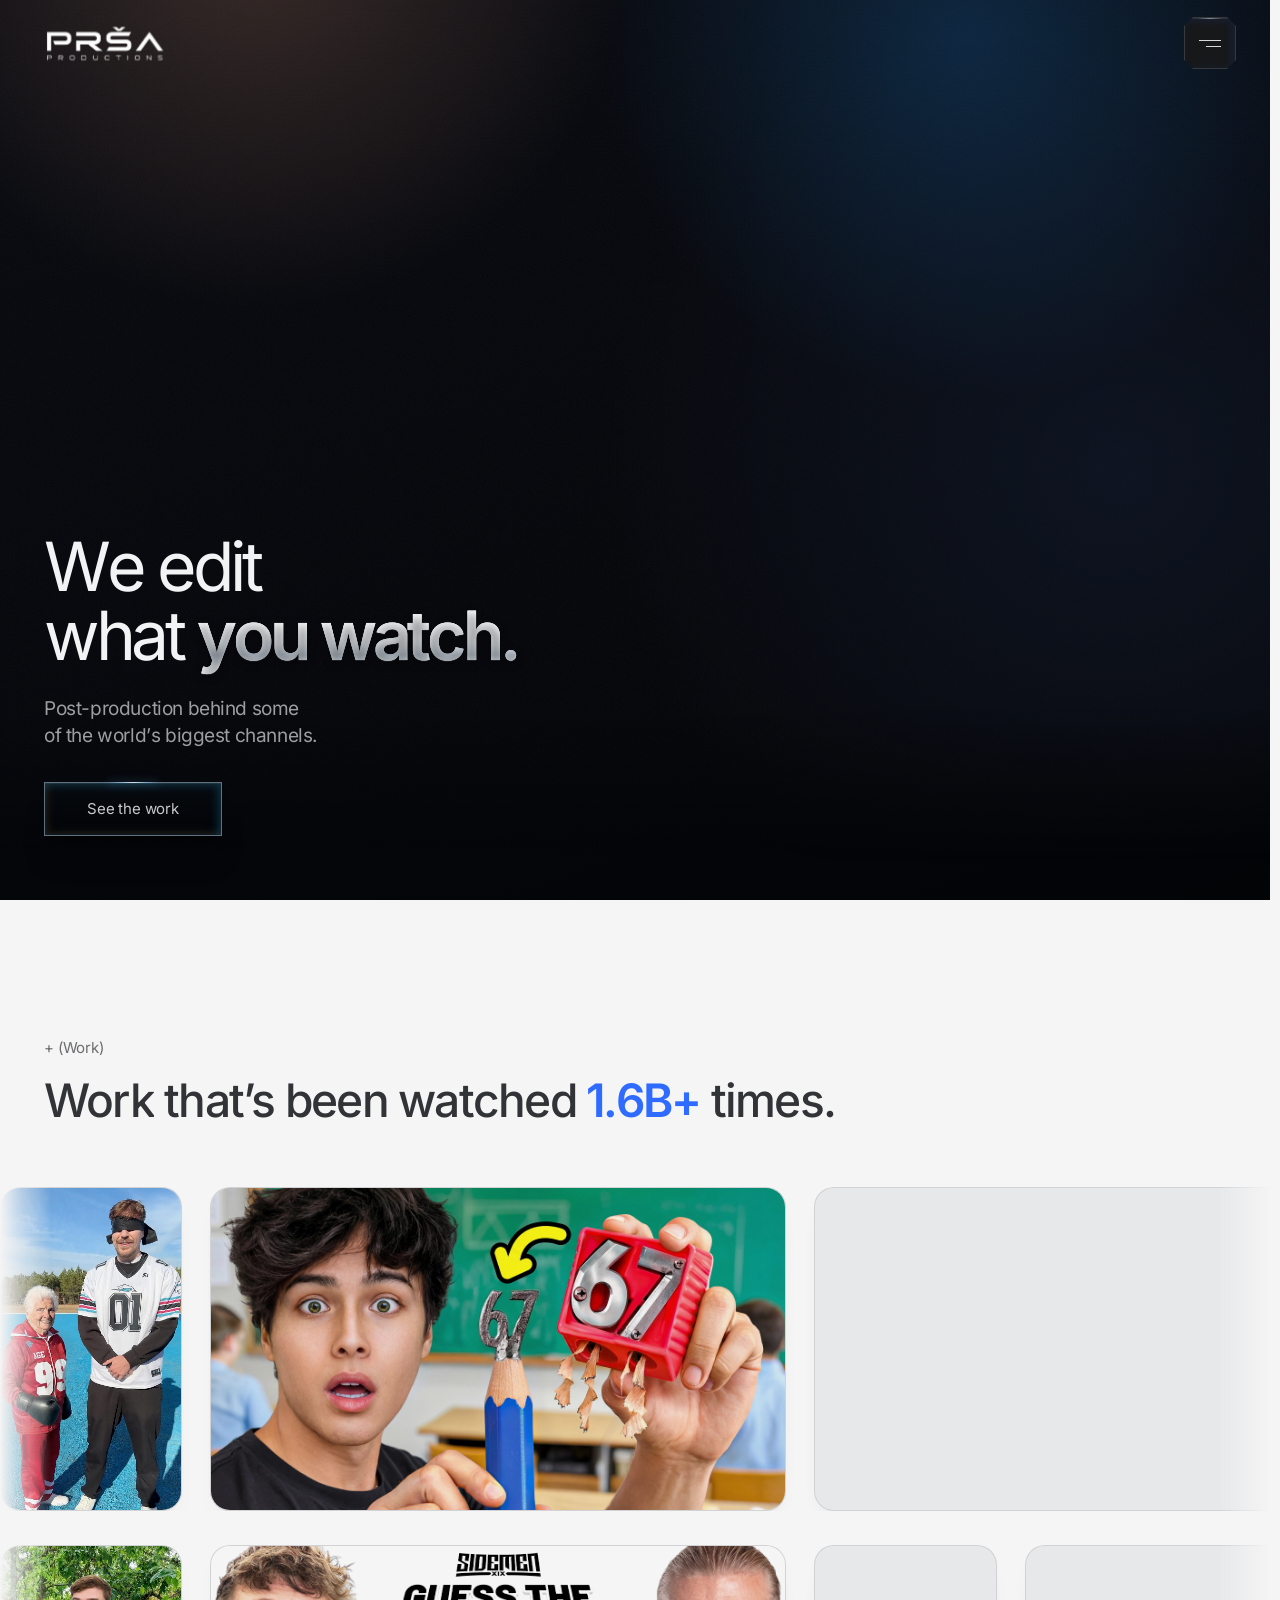
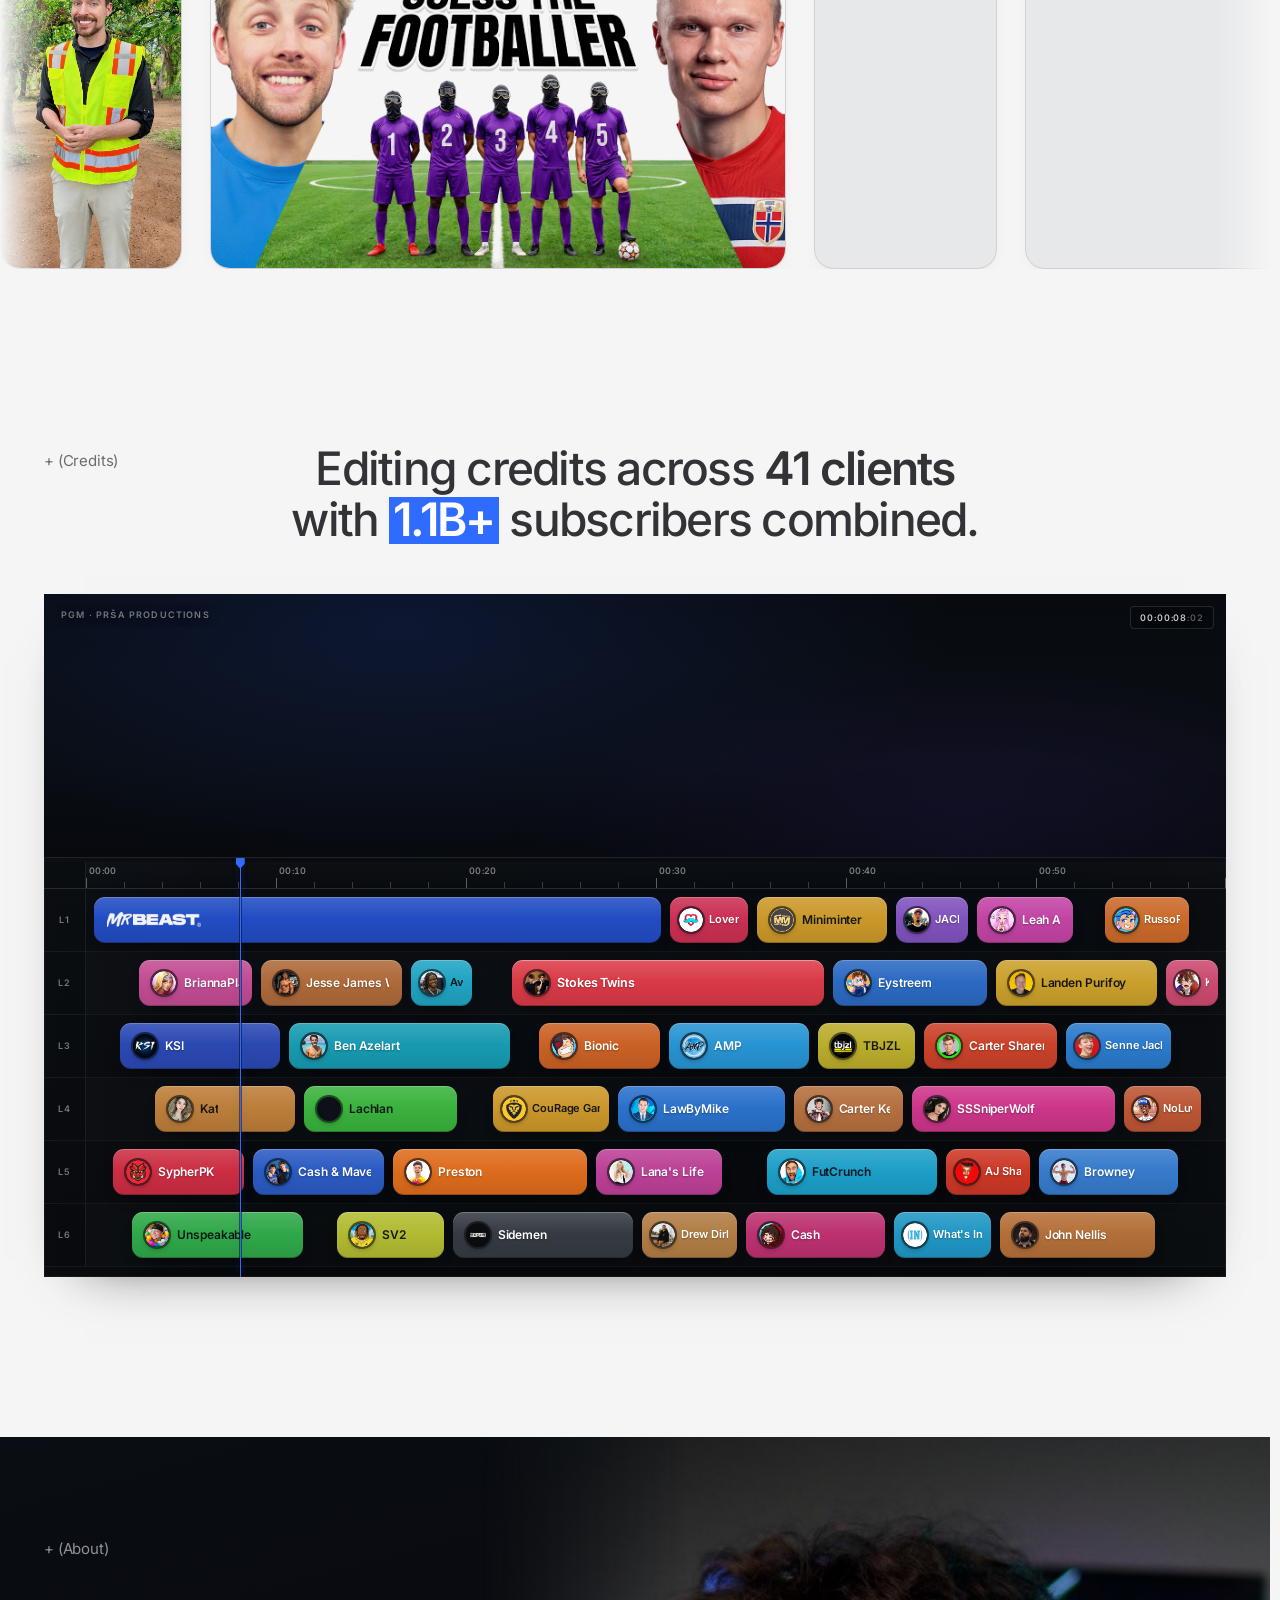
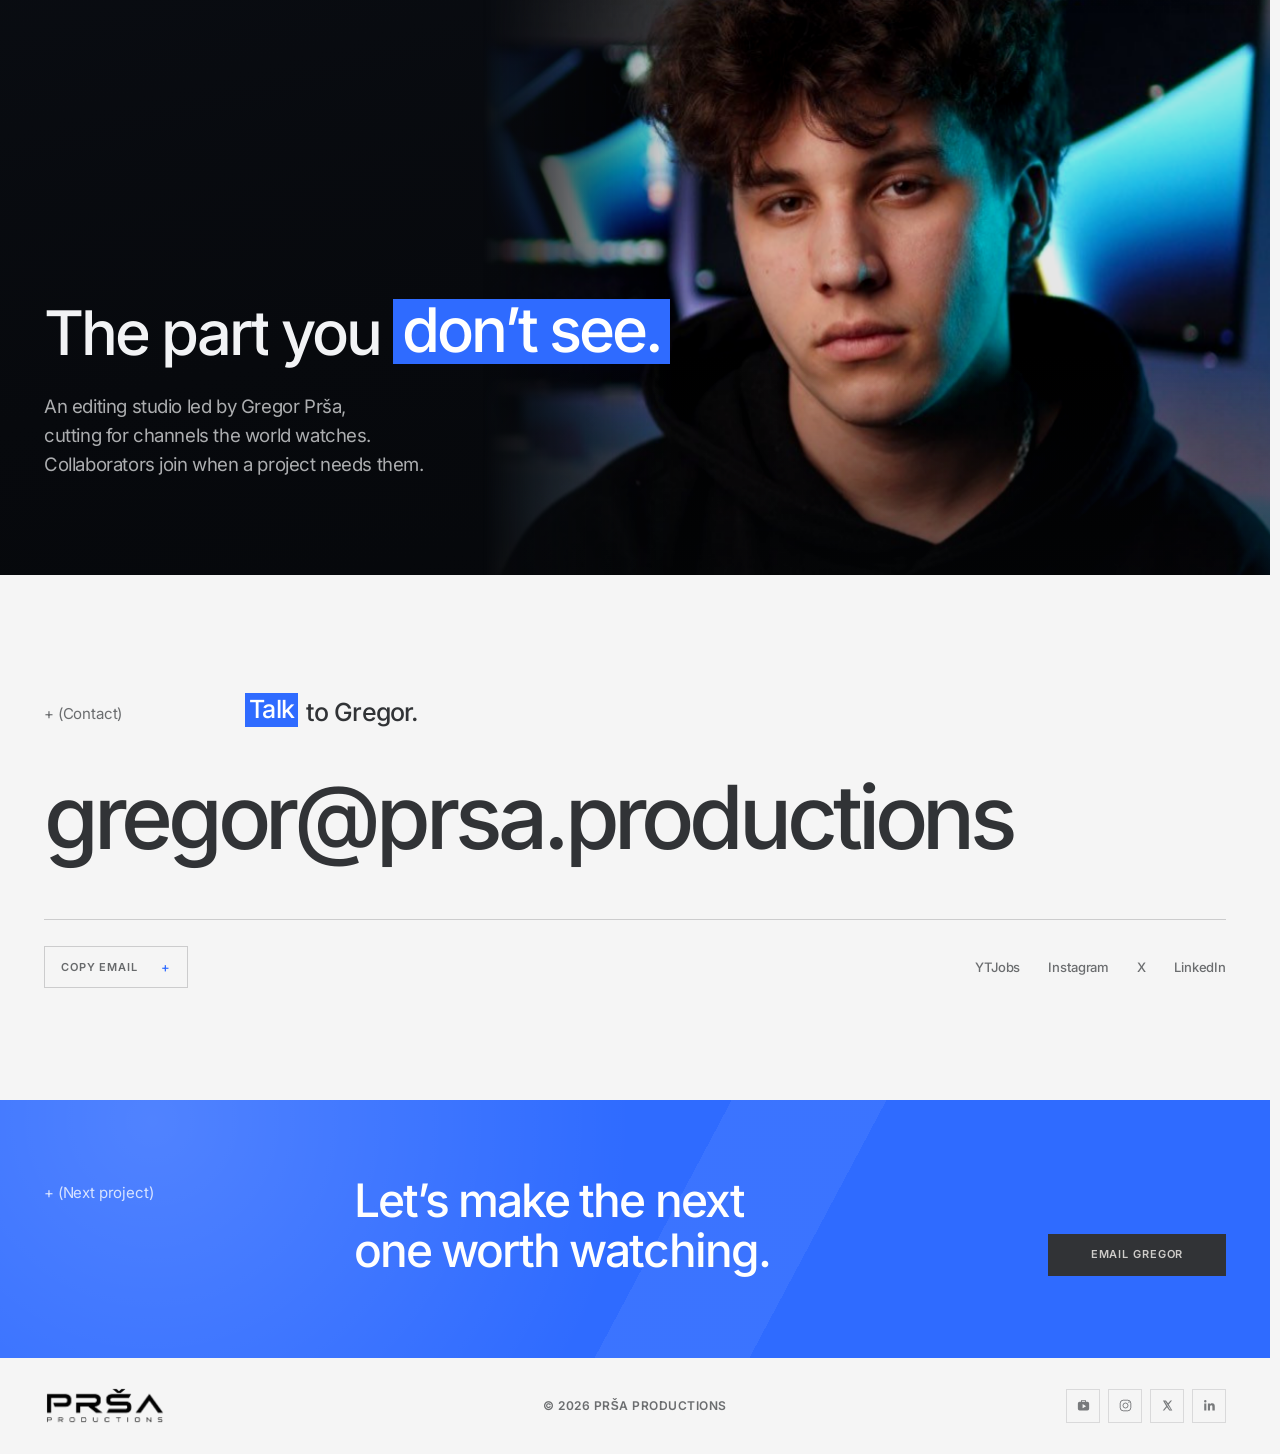
==== index.html @ 4834a3cb "Mobile pass: unstick the credits monitor, scroll-away chrome The sticky monitor covered lanes L1-L2 " ====
<!DOCTYPE html>
<html lang="en">
<head>
<meta charset="UTF-8" />
<meta name="viewport" content="width=device-width, initial-scale=1.0, viewport-fit=cover" />
<title>Prša Productions · Video Editing</title>
<meta name="theme-color" content="#060709" />
<meta name="color-scheme" content="light" />
<meta name="description" content="Prša Productions is an editing studio led by Gregor Prša. Explore selected work, credits, and contact." />
<meta property="og:type" content="website" />
<meta property="og:site_name" content="Prša Productions" />
<meta property="og:title" content="Prša Productions · Video Editing" />
<meta property="og:description" content="An editing studio led by Gregor Prša, presenting selected work and credits." />
<meta property="og:image" content="assets/hero/creator-ensemble-merged-v1.png" />
<meta property="og:image:alt" content="Prša Productions creator ensemble" />
<meta name="twitter:card" content="summary_large_image" />
<meta name="twitter:title" content="Prša Productions · Video Editing" />
<meta name="twitter:description" content="An editing studio led by Gregor Prša, presenting selected work and credits." />
<meta name="twitter:image" content="assets/hero/creator-ensemble-merged-v1.png" />
<meta name="twitter:image:alt" content="Prša Productions creator ensemble" />
<link rel="icon" href="assets/brand/favicon.ico" sizes="any" />
<link rel="icon" type="image/png" sizes="32x32" href="assets/brand/favicon-32.png" />
<link rel="apple-touch-icon" href="assets/brand/apple-touch-icon.png" />
<link rel="preconnect" href="https://i.ytimg.com" crossorigin />
<link rel="dns-prefetch" href="https://i.ytimg.com" />
<script type="application/ld+json">
{
  "@context": "https://schema.org",
  "@type": "Organization",
  "name": "Prša Productions",
  "description": "Editing studio led by Gregor Prša.",
  "email": "gregor@prsa.productions",
  "logo": "assets/brand/prsa-productions-wordmark.png",
  "image": "assets/hero/creator-ensemble-merged-v1.png",
  "sameAs": [
    "https://ytjobs.co/talent/profile/58142",
    "https://www.instagram.com/gregor.vfx/",
    "https://x.com/gregorprsaa",
    "https://www.linkedin.com/in/gregor-pr%C5%A1a-825ab5265/"
  ]
}
</script>
<script>document.documentElement.classList.add('js')</script>
<link rel="stylesheet" href="assets/fonts.css" />
<link rel="stylesheet" href="styles.css?v=remaster-170" />
<script src="assets/project-transition.js?v=2" defer></script>
<noscript><style>#preloader{display:none!important}body.lock{overflow:auto!important}</style></noscript>
</head>
<body class="lock">

<a class="skip-link" href="#workTitle">Skip to work</a>

<div id="preloader" aria-hidden="true">
  <div class="pl-field"></div>
  <div class="pl-stage">
    <img class="pl-wordmark" src="assets/brand/prsa-productions-wordmark.png" alt="" />
    <span class="pl-aperture" aria-hidden="true"><i></i></span>
  </div>
</div>
<script>
window.__prsaIntroFailsafe = window.setTimeout(function () {
  document.body.classList.add('in');
  document.body.classList.remove('lock');
  var stalledPreloader = document.getElementById('preloader');
  if (stalledPreloader) stalledPreloader.classList.add('gone');
}, 5200);
</script>

<div class="route-transition" id="routeTransition" aria-hidden="true">
  <div class="route-transition-field" aria-hidden="true"></div>
  <div class="route-transition-inner">
    <div class="route-transition-copy">
      <span id="routeTransitionMeta">Prša Productions</span>
      <strong id="routeTransitionTitle">Selected work</strong>
    </div>
    <figure class="route-transition-media"><img id="routeTransitionImage" src="" alt="" decoding="async" /></figure>
  </div>
  <span class="route-transition-brand">Prša Productions</span>
  <span class="route-transition-progress" aria-hidden="true"></span>
</div>

<nav id="nav">
  <div class="wrap nav-in">
    <a href="#top" class="wordmark" aria-label="Prša Productions home"><img src="assets/brand/prsa-productions-wordmark.png" alt="" /></a>
    <button class="menu-btn" type="button" aria-label="Open menu" aria-controls="mnav" aria-expanded="false" id="menuBtn">
      <span class="menu-bars" aria-hidden="true"><i></i><i></i></span>
    </button>
  </div>
</nav>

<div class="mnav" id="mnav" role="dialog" aria-modal="true" aria-label="Site menu" aria-hidden="true">
  <div class="menu-panel">
    <div class="mtop">
      <div class="wrap nav-in">
        <a href="#top" class="wordmark" data-mclose aria-label="Prša Productions home"><img src="assets/brand/prsa-productions-wordmark.png" alt="" /></a>
        <button class="mclose" type="button" aria-label="Close menu" id="mClose">
          <span class="mclose-mark" aria-hidden="true"><i></i><i></i></span>
        </button>
      </div>
    </div>
    <nav class="mlinks" aria-label="Primary navigation">
      <a href="#work" data-mclose><span class="mlabel">Work</span></a>
      <a href="#about" data-mclose><span class="mlabel">About</span></a>
      <a href="#credits" data-mclose><span class="mlabel">Credits</span></a>
      <a href="#contact" data-mclose><span class="mlabel">Contact</span></a>
    </nav>
    <nav class="menu-socials" aria-label="Social profiles">
      <span>Socials</span>
      <a href="https://ytjobs.co/talent/profile/58142" target="_blank" rel="noopener noreferrer" aria-label="YTJobs">
        <svg class="social-mark social-mark--ytjobs" viewBox="0 0 24 24" aria-hidden="true"><path d="M8 6V4.75C8 3.78 8.78 3 9.75 3h4.5C15.22 3 16 3.78 16 4.75V6h2.25A2.75 2.75 0 0 1 21 8.75v8.5A2.75 2.75 0 0 1 18.25 20H5.75A2.75 2.75 0 0 1 3 17.25v-8.5A2.75 2.75 0 0 1 5.75 6H8Zm1.5 0h5V4.75a.25.25 0 0 0-.25-.25h-4.5a.25.25 0 0 0-.25.25V6Zm1.05 3.45v7.1L16.2 13l-5.65-3.55Z" fill="currentColor"/></svg>
      </a>
      <a href="https://www.instagram.com/gregor.vfx/" target="_blank" rel="noopener noreferrer" aria-label="Instagram">
        <svg class="social-mark" viewBox="0 0 24 24" aria-hidden="true"><rect x="3.5" y="3.5" width="17" height="17" rx="5" fill="none" stroke="currentColor" stroke-width="1.5"/><circle cx="12" cy="12" r="4" fill="none" stroke="currentColor" stroke-width="1.5"/><circle cx="17.4" cy="6.7" r="1" fill="currentColor"/></svg>
      </a>
      <a href="https://x.com/gregorprsaa" target="_blank" rel="noopener noreferrer" aria-label="X">
        <svg class="social-mark social-mark--x" viewBox="0 0 24 24" aria-hidden="true"><path d="M4.7 4h4.8l3.4 4.55L16.9 4h2.35l-5.26 6.2L19.7 20h-4.8l-3.82-5.1L6.75 20H4.4l5.58-6.77L4.7 4Zm3.62 1.75H7.7l8.08 12.5h1.62L8.32 5.75Z" fill="currentColor"/></svg>
      </a>
      <a href="https://www.linkedin.com/in/gregor-pr%C5%A1a-825ab5265/" target="_blank" rel="noopener noreferrer" aria-label="LinkedIn">
        <svg class="social-mark" viewBox="0 0 24 24" aria-hidden="true"><path d="M6.94 8.6H3.56v11.4h3.38V8.6ZM5.25 7.14a1.96 1.96 0 1 0 0-3.92 1.96 1.96 0 0 0 0 3.92ZM20.44 13.75c0-3.06-.66-5.41-4.23-5.41-1.72 0-2.87.94-3.34 1.83h-.05V8.6H9.44V20h3.38v-5.64c0-1.42.27-2.8 2.03-2.8 1.73 0 1.76 1.63 1.76 2.89V20h3.83v-6.25Z" fill="currentColor"/></svg>
      </a>
    </nav>
    <div class="menu-media" id="menuMedia" aria-hidden="true"></div>
  </div>
</div>

<dialog class="work-player" id="workPlayer" aria-labelledby="workPlayerTitle">
  <div class="work-player-field" data-work-player-close aria-hidden="true"></div>
  <header class="work-player-top">
    <img class="work-player-wordmark" src="assets/brand/prsa-productions-wordmark.png" alt="" />
    <button class="work-player-close" type="button" aria-label="Close video" data-work-player-close>
      <span aria-hidden="true"><i></i><i></i></span>
    </button>
  </header>
  <div class="work-player-shell" data-lenis-prevent>
    <article class="work-player-window">
      <div class="work-player-stage" data-work-player-stage>
        <img class="work-player-poster" data-work-player-poster alt="" />
        <span class="work-player-loading" aria-hidden="true"><i></i></span>
        <div class="work-player-frame" data-work-player-frame></div>
      </div>
      <div class="work-player-meta">
        <div class="work-player-copy">
          <span>+ (Selected work)</span>
          <h2 id="workPlayerTitle">Selected work</h2>
        </div>
        <a class="work-player-source" data-work-player-youtube href="https://youtube.com/" target="_blank" rel="noopener noreferrer">Watch on YouTube</a>
      </div>
    </article>
  </div>
  <span class="visually-hidden" data-work-player-status aria-live="polite"></span>
</dialog>

<main id="top">
  <header class="hero" id="hero">
    <div class="hero-atmosphere" aria-hidden="true"></div>
    <div class="wrap hero-shell" id="heroShell">
      <div class="hero-copy">
        <h1 class="hero-title"><span>We edit</span><span>what <strong>you watch.</strong></span></h1>
        <p class="hero-deck">Post-production behind some of the world&rsquo;s biggest channels.</p>
            <a class="hero-cta" href="#work"><span>See the work</span><i class="cta-beam" aria-hidden="true"></i></a>
      </div>
    </div>
    <!-- Ensemble artwork removed for the bare-hero review (Typhon, July 30); restore or replace when the commissioned art arrives.
    <figure class="hero-ensemble" aria-label="Creators Prša Productions has edited for">
      <img class="hero-ensemble-base" src="assets/hero/creator-ensemble-merged-v1.png" alt="" fetchpriority="high" decoding="async" />
      <img class="hero-ensemble-focus" src="assets/hero/creator-ensemble-merged-v1.png" alt="" aria-hidden="true" decoding="async" />
    </figure>
    -->
  </header>

  <section class="work" id="work" aria-labelledby="workTitle">
    <div class="wrap work-head">
      <span class="kicker">+ (Work)</span>
      <h2 class="work-title skip-target" id="workTitle" tabindex="-1">Work that&rsquo;s been watched <strong>1.6B+</strong> times.</h2>
    </div>
    <div class="work-rails" id="workWall"></div>
  </section>

  <section class="credits" id="credits" aria-labelledby="creditsStatement">
    <div class="wrap credits-head">
      <span class="kicker">+ (Credits)</span>
      <h2 class="credits-statement" id="creditsStatement">Editing credits across <span class="hl-ink">41 clients</span> with <strong>1.1B+</strong> subscribers combined.</h2>
    </div>
    <div class="wrap credits-board" id="creditsBoard"></div>
  </section>

  <section class="about" id="about" aria-labelledby="aboutTitle" data-about-scene>
    <div class="wrap about-head">
      <span class="kicker">+ (About)</span>
    </div>
    <figure class="about-figure">
      <img src="assets/gregor-profile.png" alt="Gregor Prša" loading="lazy" decoding="async" />
    </figure>
    <div class="wrap about-scene">
      <h2 id="aboutTitle">The part you <span class="hl">don&rsquo;t see.</span></h2>
      <p>An editing studio led by Gregor Prša, cutting for channels the world watches. Collaborators join when a project needs them.</p>
    </div>
  </section>

  <section class="contact" id="contact" aria-labelledby="contactTitle">
    <div class="wrap contact-head">
      <span class="kicker">+ (Contact)</span>
      <h2 class="contact-statement" id="contactTitle"><span class="hl">Talk</span> to Gregor.</h2>
    </div>
    <div class="wrap contact-hero">
      <a class="contact-email" href="mailto:gregor@prsa.productions" aria-label="Email Gregor at gregor@prsa.productions">gregor@<wbr />prsa.productions</a>
    </div>
    <div class="wrap contact-utility">
      <button class="contact-copy" type="button" data-copy-email="gregor@prsa.productions">
        <span data-copy-label>Copy email</span><span data-copy-symbol aria-hidden="true">+</span>
      </button>
      <span class="visually-hidden" id="copyStatus" aria-live="polite"></span>
      <nav class="contact-elsewhere-links" aria-label="Other ways to connect">
        <a href="https://ytjobs.co/talent/profile/58142" target="_blank" rel="noopener noreferrer">YTJobs</a>
        <a href="https://www.instagram.com/gregor.vfx/" target="_blank" rel="noopener noreferrer">Instagram</a>
        <a href="https://x.com/gregorprsaa" target="_blank" rel="noopener noreferrer">X</a>
        <a href="https://www.linkedin.com/in/gregor-pr%C5%A1a-825ab5265/" target="_blank" rel="noopener noreferrer">LinkedIn</a>
      </nav>
    </div>
  </section>
</main>

<footer class="site-footer">
  <div class="footer-cta">
    <div class="wrap footer-cta-inner">
      <span class="footer-kicker">+ (Next project)</span>
      <div class="footer-cta-main">
        <p class="footer-statement">Let&rsquo;s make the next one worth watching.</p>
        <a class="btn btn--ink footer-button" href="mailto:gregor@prsa.productions" data-label="Email Gregor">
          <span>Email Gregor</span>
        </a>
      </div>
    </div>
  </div>
  <div class="wrap foot">
    <a href="#top" class="wordmark" aria-label="Prša Productions home"><img src="assets/brand/prsa-productions-wordmark.png" alt="" /></a>
    <span class="foot-copyright">&copy; <span id="yr"></span> Prša Productions</span>
    <nav class="foot-socials" aria-label="Social profiles">
      <a href="https://ytjobs.co/talent/profile/58142" target="_blank" rel="noopener noreferrer" aria-label="YTJobs"><svg viewBox="0 0 24 24" aria-hidden="true"><path d="M8 6V4.75C8 3.78 8.78 3 9.75 3h4.5C15.22 3 16 3.78 16 4.75V6h2.25A2.75 2.75 0 0 1 21 8.75v8.5A2.75 2.75 0 0 1 18.25 20H5.75A2.75 2.75 0 0 1 3 17.25v-8.5A2.75 2.75 0 0 1 5.75 6H8Zm1.5 0h5V4.75a.25.25 0 0 0-.25-.25h-4.5a.25.25 0 0 0-.25.25V6Zm1.05 3.45v7.1L16.2 13l-5.65-3.55Z" fill="currentColor"/></svg></a>
      <a href="https://www.instagram.com/gregor.vfx/" target="_blank" rel="noopener noreferrer" aria-label="Instagram"><svg viewBox="0 0 24 24" aria-hidden="true"><rect x="3.5" y="3.5" width="17" height="17" rx="5" fill="none" stroke="currentColor" stroke-width="1.5"/><circle cx="12" cy="12" r="4" fill="none" stroke="currentColor" stroke-width="1.5"/><circle cx="17.4" cy="6.7" r="1" fill="currentColor"/></svg></a>
      <a href="https://x.com/gregorprsaa" target="_blank" rel="noopener noreferrer" aria-label="X"><svg viewBox="0 0 24 24" aria-hidden="true"><path d="M4.7 4h4.8l3.4 4.55L16.9 4h2.35l-5.26 6.2L19.7 20h-4.8l-3.82-5.1L6.75 20H4.4l5.58-6.77L4.7 4Zm3.62 1.75H7.7l8.08 12.5h1.62L8.32 5.75Z" fill="currentColor"/></svg></a>
      <a href="https://www.linkedin.com/in/gregor-pr%C5%A1a-825ab5265/" target="_blank" rel="noopener noreferrer" aria-label="LinkedIn"><svg viewBox="0 0 24 24" aria-hidden="true"><path d="M6.94 8.6H3.56v11.4h3.38V8.6ZM5.25 7.14a1.96 1.96 0 1 0 0-3.92 1.96 1.96 0 0 0 0 3.92ZM20.44 13.75c0-3.06-.66-5.41-4.23-5.41-1.72 0-2.87.94-3.34 1.83h-.05V8.6H9.44V20h3.38v-5.64c0-1.42.27-2.8 2.03-2.8 1.73 0 1.76 1.63 1.76 2.89V20h3.83v-6.25Z" fill="currentColor"/></svg></a>
    </nav>
  </div>
</footer>

<script src="assets/vendor/lenis.min.js" async onload="window.__lenisReady && window.__lenisReady()"></script>
<script src="data/videos.js?v=5"></script>
<script>
const FALLBACK_WORKS = [
  {rank:1,id:'FVm-hMh4Q9A',title:"I Tested BANNED School Products!",url:'https://youtu.be/FVm-hMh4Q9A',thumb:'https://i.ytimg.com/vi/FVm-hMh4Q9A/maxresdefault.jpg',thumbFallback:'https://i.ytimg.com/vi/FVm-hMh4Q9A/hqdefault.jpg',views:'63.34M',likes:'330.96K',role:null,channel:"Stokes Twins"},
  {rank:2,id:'6EtuOTq5TmM',title:"Clean The Sports Car, Keep It!",url:'https://youtu.be/6EtuOTq5TmM',thumb:'https://i.ytimg.com/vi/6EtuOTq5TmM/maxresdefault.jpg',thumbFallback:'https://i.ytimg.com/vi/6EtuOTq5TmM/hqdefault.jpg',views:'62.17M',likes:'303.5K',role:"VFX",channel:"Stokes Twins"},
  {rank:3,id:'oUee1Bv0sFE',title:"I Murdered KPop Demon Hunters..",url:'https://youtu.be/oUee1Bv0sFE',thumb:'https://i.ytimg.com/vi/oUee1Bv0sFE/maxresdefault.jpg',thumbFallback:'https://i.ytimg.com/vi/oUee1Bv0sFE/hqdefault.jpg',views:'52.98M',likes:'291.94K',role:null,channel:"Stokes Twins"},
  {rank:4,id:'q1DwSS3O8k4',title:"KPop Demon Hunters Are MISSING..",url:'https://youtu.be/q1DwSS3O8k4',thumb:'https://i.ytimg.com/vi/q1DwSS3O8k4/maxresdefault.jpg',thumbFallback:'https://i.ytimg.com/vi/q1DwSS3O8k4/hqdefault.jpg',views:'28.44M',likes:'249.8K',role:"VFX",channel:"Stokes Twins"},
  {rank:5,id:'9Ib1rni1SCc',title:"3 YouTubers Were Murdered..",url:'https://youtu.be/9Ib1rni1SCc',thumb:'https://i.ytimg.com/vi/9Ib1rni1SCc/maxresdefault.jpg',thumbFallback:'https://i.ytimg.com/vi/9Ib1rni1SCc/hqdefault.jpg',views:'26.98M',likes:'201.41K',role:"Intro visual",channel:"Stokes Twins"},
  {rank:6,id:'k6tPeMMUn6A',title:"SIDEMEN GUESS THE FOOTBALLER ft Erling Haaland",url:'https://youtu.be/k6tPeMMUn6A',thumb:'https://i.ytimg.com/vi/k6tPeMMUn6A/maxresdefault.jpg',thumbFallback:'https://i.ytimg.com/vi/k6tPeMMUn6A/hqdefault.jpg',views:'14.35M',likes:'448.07K',role:null,channel:"Sidemen"},
  {rank:7,id:'FHF1CNBdBmI',title:"Kids World Cup Tournament",url:'https://youtu.be/FHF1CNBdBmI',thumb:'https://i.ytimg.com/vi/FHF1CNBdBmI/maxresdefault.jpg',thumbFallback:'https://i.ytimg.com/vi/FHF1CNBdBmI/hqdefault.jpg',views:'9.01M',likes:'78.6K',role:"Intro + segmentation graphics",channel:"FutCrunch"},
  {rank:8,id:'S_KiWI6dNK4',title:"GUESS THE LANGUAGE (ft. Mrwhosetheboss & Callux)",url:'https://youtu.be/S_KiWI6dNK4',thumb:'https://i.ytimg.com/vi/S_KiWI6dNK4/maxresdefault.jpg',thumbFallback:'https://i.ytimg.com/vi/S_KiWI6dNK4/hqdefault.jpg',views:'6.67M',likes:'175.78K',role:"Cutdown + pacing",channel:"KSI"},
  {rank:9,id:'qNfFC-v1jfY',title:"Guess The World Cup Footballer",url:'https://youtu.be/qNfFC-v1jfY',thumb:'https://i.ytimg.com/vi/qNfFC-v1jfY/maxresdefault.jpg',thumbFallback:'https://i.ytimg.com/vi/qNfFC-v1jfY/hqdefault.jpg',views:'4.86M',likes:'50.39K',role:null,channel:"John Nellis"},
  {rank:10,id:'s-XhQ2Ong14',title:"If You Beat The Maze, You Win $1,000!",url:'https://youtu.be/s-XhQ2Ong14',thumb:'https://i.ytimg.com/vi/s-XhQ2Ong14/maxresdefault.jpg',thumbFallback:'https://i.ytimg.com/vi/s-XhQ2Ong14/hqdefault.jpg',views:'4.22M',likes:'23.46K',role:null,channel:"Ben Azelart"},
  {rank:11,id:'vToG6mOkYh8',title:"WE TRIED AMERICA’S MOST FAMOUS FAST FOOD!",url:'https://youtu.be/vToG6mOkYh8',thumb:'https://i.ytimg.com/vi/vToG6mOkYh8/maxresdefault.jpg',thumbFallback:'https://i.ytimg.com/vi/vToG6mOkYh8/hqdefault.jpg',views:'2.71M',likes:'76.01K',role:null,channel:"Miniminter"},
  {rank:12,id:'DKdWRROo9_U',title:"GUESS THE ATHLETE!",url:'https://youtu.be/DKdWRROo9_U',thumb:'https://i.ytimg.com/vi/DKdWRROo9_U/maxresdefault.jpg',thumbFallback:'https://i.ytimg.com/vi/DKdWRROo9_U/hqdefault.jpg',views:'1.51M',likes:'43.24K',role:null,channel:"Miniminter"},
];

const FALLBACK_RAIL_WORKS = [
  {id:"gar4U3n-ILY",title:"Guess What Age Punched You",url:"https://youtu.be/gar4U3n-ILY",thumb:"assets/work-thumbnails/gar4U3n-ILY.jpg",thumbFallback:"https://i.ytimg.com/vi/gar4U3n-ILY/oardefault.jpg",format:"portrait"},
  {id:"FVm-hMh4Q9A",title:"I Tested BANNED School Products!",url:"https://youtu.be/FVm-hMh4Q9A",thumb:"assets/work-thumbnails/FVm-hMh4Q9A.jpg",thumbFallback:"https://i.ytimg.com/vi/FVm-hMh4Q9A/maxresdefault.jpg",format:"landscape"},
  {id:"6EtuOTq5TmM",title:"Clean The Sports Car, Keep It!",url:"https://youtu.be/6EtuOTq5TmM",thumb:"assets/work-thumbnails/6EtuOTq5TmM.jpg",thumbFallback:"https://i.ytimg.com/vi/6EtuOTq5TmM/maxresdefault.jpg",format:"landscape"},
  {id:"yy-Nt0dRhNI",title:"Winner Picks Our Honeymoon",url:"https://youtu.be/yy-Nt0dRhNI",thumb:"assets/work-thumbnails/yy-Nt0dRhNI.jpg",thumbFallback:"https://i.ytimg.com/vi/yy-Nt0dRhNI/oardefault.jpg",format:"portrait"},
  {id:"oUee1Bv0sFE",title:"I Murdered KPop Demon Hunters..",url:"https://youtu.be/oUee1Bv0sFE",thumb:"assets/work-thumbnails/oUee1Bv0sFE.jpg",thumbFallback:"https://i.ytimg.com/vi/oUee1Bv0sFE/maxresdefault.jpg",format:"landscape"},
  {id:"q1DwSS3O8k4",title:"KPop Demon Hunters Are MISSING..",url:"https://youtu.be/q1DwSS3O8k4",thumb:"assets/work-thumbnails/q1DwSS3O8k4.jpg",thumbFallback:"https://i.ytimg.com/vi/q1DwSS3O8k4/maxresdefault.jpg",format:"landscape"},
  {id:"Q1g8PYEFcHc",title:"Can We Beat the World's Strongest Man?",url:"https://youtu.be/Q1g8PYEFcHc",thumb:"assets/work-thumbnails/Q1g8PYEFcHc.jpg",thumbFallback:"https://i.ytimg.com/vi/Q1g8PYEFcHc/oardefault.jpg",format:"portrait"},
  {id:"9Ib1rni1SCc",title:"3 YouTubers Were Murdered..",url:"https://youtu.be/9Ib1rni1SCc",thumb:"assets/work-thumbnails/9Ib1rni1SCc.jpg",thumbFallback:"https://i.ytimg.com/vi/9Ib1rni1SCc/maxresdefault.jpg",format:"landscape"},
  {id:"KaUuPNYHFNg",title:"I Built a School in Mexico",url:"https://youtu.be/KaUuPNYHFNg",thumb:"assets/work-thumbnails/KaUuPNYHFNg.jpg",thumbFallback:"https://i.ytimg.com/vi/KaUuPNYHFNg/oardefault.jpg",format:"portrait"},
  {id:"k6tPeMMUn6A",title:"SIDEMEN GUESS THE FOOTBALLER ft Erling Haaland",url:"https://youtu.be/k6tPeMMUn6A",thumb:"assets/work-thumbnails/k6tPeMMUn6A.jpg",thumbFallback:"https://i.ytimg.com/vi/k6tPeMMUn6A/maxresdefault.jpg",format:"landscape"},
  {id:"vQz3T9Vot1Q",title:"Testing Real Life Video Game Weapons!",url:"https://youtu.be/vQz3T9Vot1Q",thumb:"assets/work-thumbnails/vQz3T9Vot1Q.jpg",thumbFallback:"https://i.ytimg.com/vi/vQz3T9Vot1Q/oar2.jpg",format:"portrait"},
  {id:"S_KiWI6dNK4",title:"GUESS THE LANGUAGE (ft. Mrwhosetheboss & Callux)",url:"https://youtu.be/S_KiWI6dNK4",thumb:"assets/work-thumbnails/S_KiWI6dNK4.jpg",thumbFallback:"https://i.ytimg.com/vi/S_KiWI6dNK4/maxresdefault.jpg",format:"landscape"},
  {id:"WU05jZnUiYs",title:"7 Days Escaping Cardboard Prison!",url:"https://youtu.be/WU05jZnUiYs",thumb:"assets/work-thumbnails/WU05jZnUiYs.jpg",thumbFallback:"https://i.ytimg.com/vi/WU05jZnUiYs/maxresdefault.jpg",format:"landscape"},
  {id:"FHF1CNBdBmI",title:"Kids World Cup Tournament",url:"https://youtu.be/FHF1CNBdBmI",thumb:"assets/work-thumbnails/FHF1CNBdBmI.jpg",thumbFallback:"https://i.ytimg.com/vi/FHF1CNBdBmI/maxresdefault.jpg",format:"landscape"},
  {id:"9DPzZIbp9Ck",title:"Which plane will fly the furthest?",url:"https://youtu.be/9DPzZIbp9Ck",thumb:"assets/work-thumbnails/9DPzZIbp9Ck.jpg",thumbFallback:"https://i.ytimg.com/vi/9DPzZIbp9Ck/oardefault.jpg",format:"portrait"},
  {id:"qNfFC-v1jfY",title:"Guess The World Cup Footballer",url:"https://youtu.be/qNfFC-v1jfY",thumb:"assets/work-thumbnails/qNfFC-v1jfY.jpg",thumbFallback:"https://i.ytimg.com/vi/qNfFC-v1jfY/maxresdefault.jpg",format:"landscape"},
];
const FALLBACK_MENU_WORKS = [
  {id:'-ibmJHt0aKM',title:'$5 vs $50,000 MYSTERY BOX!',thumb:'https://i.ytimg.com/vi/-ibmJHt0aKM/maxresdefault.jpg',thumbFallback:'https://i.ytimg.com/vi/-ibmJHt0aKM/hqdefault.jpg',format:'landscape'},
  {id:'Oiouepix6OQ',title:'I Met 9 People Who Shouldn\'t Exist!',thumb:'https://i.ytimg.com/vi/Oiouepix6OQ/maxresdefault.jpg',thumbFallback:'https://i.ytimg.com/vi/Oiouepix6OQ/hqdefault.jpg',format:'landscape'},
  {id:'DaiRIsIhxwE',title:'GUESS THE SINGER (ft. JME and Myles Smith)',thumb:'https://i.ytimg.com/vi/DaiRIsIhxwE/maxresdefault.jpg',thumbFallback:'https://i.ytimg.com/vi/DaiRIsIhxwE/hqdefault.jpg',format:'landscape'},
  {id:'X5kAQTXC-cI',title:'World\'s Biggest Bowl Of Cereal!',thumb:'https://i.ytimg.com/vi/X5kAQTXC-cI/maxresdefault.jpg',thumbFallback:'https://i.ytimg.com/vi/X5kAQTXC-cI/hqdefault.jpg',format:'landscape'},
  {id:'e9wVmbn373c',title:'I Survived The Worst 1 Star Hotels!',thumb:'https://i.ytimg.com/vi/e9wVmbn373c/maxresdefault.jpg',thumbFallback:'https://i.ytimg.com/vi/e9wVmbn373c/hqdefault.jpg',format:'landscape'},
  {id:'ubPMZjJWUns',title:'If You Break My Ice House, You Keep It!',thumb:'https://i.ytimg.com/vi/ubPMZjJWUns/maxresdefault.jpg',thumbFallback:'https://i.ytimg.com/vi/ubPMZjJWUns/hqdefault.jpg',format:'landscape'},
  {id:'Nx-oA7bsuCY',title:'Surviving First Day Of DREAM SCHOOL!',thumb:'https://i.ytimg.com/vi/Nx-oA7bsuCY/maxresdefault.jpg',thumbFallback:'https://i.ytimg.com/vi/Nx-oA7bsuCY/hqdefault.jpg',format:'landscape'},
  {id:'NxNlfjVeTas',title:'Strong Women vs. Skinny Men - (Who\'s Stronger?)',thumb:'https://i.ytimg.com/vi/NxNlfjVeTas/maxresdefault.jpg',thumbFallback:'https://i.ytimg.com/vi/NxNlfjVeTas/hqdefault.jpg',format:'landscape'},
  {id:'ZesUFz6tZZc',title:'7 Days Living In a Trampoline Park',thumb:'https://i.ytimg.com/vi/ZesUFz6tZZc/maxresdefault.jpg',thumbFallback:'https://i.ytimg.com/vi/ZesUFz6tZZc/hqdefault.jpg',format:'landscape'},
  {id:'V9C5o2P5wGY',title:'BRUTALLY RANKING CELEBRITY PRODUCTS!',thumb:'https://i.ytimg.com/vi/V9C5o2P5wGY/maxresdefault.jpg',thumbFallback:'https://i.ytimg.com/vi/V9C5o2P5wGY/hqdefault.jpg',format:'landscape'},
  {id:'EweueGyghaE',title:'GUESS THE MODEL (ft. Behz and George Clarke)',thumb:'https://i.ytimg.com/vi/EweueGyghaE/maxresdefault.jpg',thumbFallback:'https://i.ytimg.com/vi/EweueGyghaE/hqdefault.jpg',format:'landscape'},
  {id:'_rO1pVAR_rc',title:'Every Hour = My Friend\'s House EXPLODES!',thumb:'https://i.ytimg.com/vi/_rO1pVAR_rc/maxresdefault.jpg',thumbFallback:'https://i.ytimg.com/vi/_rO1pVAR_rc/hqdefault.jpg',format:'landscape'}
];

const byId = (id) => document.getElementById(id);

function splitChars(el, start) {
  // COSMOQ hero grammar: words wrapped nowrap, every character its own span dissolving in from blur.
  // No masks anywhere, so descenders can never clip.
  let ci = start || 0;
  const walk = (root) => {
    Array.from(root.childNodes).forEach((node) => {
      if (node.nodeType === 3) {
        const frag = document.createDocumentFragment();
        String(node.textContent || '').split(/(\s+)/).forEach((tok) => {
          if (!tok) return;
          if (/^\s+$/.test(tok)) { frag.appendChild(document.createTextNode(tok)); return; }
          const word = document.createElement('span');
          word.className = 'chw';
          Array.from(tok).forEach((chr) => {
            const c = document.createElement('span');
            c.className = 'ch';
            c.style.setProperty('--ci', ci);
            ci += 1;
            c.textContent = chr;
            word.appendChild(c);
          });
          frag.appendChild(word);
        });
        root.replaceChild(frag, node);
      } else if (node.nodeType === 1) {
        walk(node);
      }
    });
  };
  walk(el);
  return ci;
}

function splitWords(el) {
  const nodes = Array.from(el.childNodes);
  el.textContent = '';
  let wordIndex = 0;
  const appendUnit = (content, strong) => {
    const mask = document.createElement('span');
    mask.className = 'w-mask';
    const inner = document.createElement('span');
    inner.className = 'w' + (strong ? ' w-strong' : '');
    if (typeof content === 'string') inner.textContent = content;
    else inner.appendChild(content);
    inner.style.setProperty('--wi', wordIndex++);
    mask.appendChild(inner);
    el.appendChild(mask);
    el.appendChild(document.createTextNode(' '));
  };
  nodes.forEach((node) => {
    // Element children other than STRONG (e.g. .hl highlight boxes) rise as one intact unit.
    if (node.nodeType === 1 && node.nodeName !== 'STRONG') {
      appendUnit(node, false);
      return;
    }
    const strong = node.nodeName === 'STRONG';
    (node.textContent || '').trim().split(/\s+/).forEach((word) => { if (word) appendUnit(word, strong); });
  });
}
function prepareStatement(el) {
  if (!el || el.querySelector('.w-mask')) return;
  splitWords(el);
  el.classList.add('statement-split');
}
const PORTRAIT_VIDEO_IDS = new Set(['gar4U3n-ILY', 'yy-Nt0dRhNI', 'Q1g8PYEFcHc', 'KaUuPNYHFNg', 'vQz3T9Vot1Q', '9DPzZIbp9Ck']);
const isPortraitVideo = (work) => Boolean(work && (work.format === 'portrait' || PORTRAIT_VIDEO_IDS.has(work.id)));

const FALLBACK_CREDITS = [
  {name:"MrBeast",avatar:"assets/wordmarks/mrbeast-lockup-color.png",subs:509},
  {name:"Stokes Twins",avatar:"assets/wordmarks/stoketwins-fig.png",subs:142},
  {name:"Ben Azelart",avatar:"assets/wordmarks/benazelart-fig.png",subs:50.9},
  {name:"SSSniperWolf",avatar:"assets/wordmarks/sniperwolf-fig.png",subs:35},
  {name:"Preston",avatar:"assets/wordmarks/preston-fig.png",subs:32.2},
  {name:"Sidemen",avatar:"assets/wordmarks/sidemen-row.png",subs:23.3},
  {name:"FutCrunch",avatar:"assets/wordmarks/futcrunch-fig.png",subs:21.8},
  {name:"Unspeakable",avatar:"assets/wordmarks/unspeakable-fig.png",subs:19.9},
  {name:"LawByMike",avatar:"assets/wordmarks/lawbymike-fig.png",subs:19.3},
  {name:"KSI",avatar:"assets/wordmarks/ksi-row.png",subs:18.6},
  {name:"Landen Purifoy",avatar:"assets/wordmarks/landen-fig.png",subs:15.9},
  {name:"Lachlan",avatar:"assets/channels/lachlan-logo.jpg",subs:15.3},
  {name:"John Nellis",avatar:"assets/wordmarks/johnnellis-fig.png",subs:15.3},
  {name:"Eystreem",avatar:"assets/wordmarks/eystreem-fig.png",subs:13.8},
  {name:"AMP",avatar:"assets/wordmarks/ampworld-fig.png",subs:12.8},
  {name:"Browney",avatar:"assets/wordmarks/browney-fig.png",subs:12.2},
  {name:"Kat",avatar:"assets/wordmarks/kat-fig.png",subs:12},
  {name:"Cash",avatar:"assets/wordmarks/cash-fig.png",subs:11.3},
  {name:"Carter Sharer",avatar:"assets/channels/cartersharer-logo.jpg",subs:11.2},
  {name:"Miniminter",avatar:"assets/wordmarks/miniminter-row.png",subs:10.6},
  {name:"SypherPK",avatar:"assets/wordmarks/sypherpk-fig.png",subs:10.6},
  {name:"Jesse James West",avatar:"assets/wordmarks/jessejameswest-fig.png",subs:9.8},
  {name:"Lana's Life",avatar:"assets/wordmarks/lanarae-fig.png",subs:9.6},
  {name:"Bionic",avatar:"assets/wordmarks/bionic-fig.png",subs:8.8},
  {name:"Carter Kench",avatar:"assets/wordmarks/karterkench-fig.png",subs:6.5},
  {name:"BriannaPlayz",avatar:"assets/wordmarks/briannaplayz-fig.png",subs:6.4},
  {name:"SV2",avatar:"assets/wordmarks/sv2-fig.png",subs:5.9},
  {name:"Cash & Maverick",avatar:"assets/wordmarks/cashnmaverik-fig.png",subs:5.3},
  {name:"TBJZL",avatar:"assets/wordmarks/tbjzl-row.png",subs:5.1},
  {name:"Leah Ashe",avatar:"assets/wordmarks/leahashe-fig.png",subs:5.1},
  {name:"Drew Dirksen",avatar:"assets/wordmarks/drewdirksen-fig.png",subs:4.6},
  {name:"LoverFella",avatar:"assets/wordmarks/loverfella-row.png",subs:3.1},
  {name:"RussoPlays",avatar:"assets/wordmarks/russoplayz-fig.png",subs:2.9},
  {name:"CouRage Gaming",avatar:"assets/wordmarks/couragegaming-row.png",subs:2.9},
  {name:"What's Inside",avatar:"assets/wordmarks/whatsinside-row.png",subs:2.8},
  {name:"NoLuvMar",avatar:"assets/wordmarks/noluvmar-fig.png",subs:2.7},
  {name:"Senne Jackson",avatar:"assets/channels/sennejackson-logo.jpg",subs:2.6},
  {name:"AJ Shabeel",avatar:"assets/wordmarks/ajshabeel-fig.png",subs:2.1},
  {name:"Kenji",avatar:"assets/channels/kenji-logo.jpg",subs:1.2},
  {name:"AveryB",avatar:"assets/channels/averyb-logo.jpg",subs:1.2},
  {name:"JACK TV",avatar:"assets/channels/jacktv-logo.jpg",subs:1.2},
];

let works = FALLBACK_WORKS;
let menuWorks = [...FALLBACK_WORKS, ...FALLBACK_MENU_WORKS];
let railWorks = FALLBACK_RAIL_WORKS;
let credits = FALLBACK_CREDITS;

function escapeHtml(value) {
  return String(value).replace(/[&<>"']/g, (char) => ({
    '&': '&amp;',
    '<': '&lt;',
    '>': '&gt;',
    '"': '&quot;',
    "'": '&#39;'
  }[char]));
}

function handleRemoteImageError(image, fallback) {
  const current = image.getAttribute('src') || '';
  if (fallback && image.dataset.fallbackTried !== 'true' && current !== fallback) {
    image.dataset.fallbackTried = 'true';
    image.src = fallback;
    return;
  }
  image.hidden = true;
  const host = image.closest('.rail-card, .menu-media-card, .credit-media, .tl-browse-card');
  if (host) host.classList.add('media-unavailable');
}

function fmtViews(value) {
  return String(value || '').replace(/(\d+(?:\.\d+)?)([KMB])/i, (m, num, suf) => {
    const n = parseFloat(num);
    const r = n >= 100 ? Math.round(n) : Math.round(n * 10) / 10;
    return r + suf;
  });
}

function renderCredits() {
  const board = byId('creditsBoard');
  if (!board || !credits.length) return;
  const statement = byId('creditsStatement');
  if (statement) {
    const total = credits.reduce((sum, entry) => sum + (Number(entry.subs) || 0), 0);
    const label = total >= 1000
      ? (Math.floor(total / 100) / 10).toFixed(1).replace(/\.0$/, '') + 'B+'
      : Math.floor(total / 10) * 10 + 'M+';
    statement.innerHTML = 'Editing credits across <span class="hl-ink">' + credits.length + ' clients</span> with <strong>' + label + '</strong> subscribers combined.';
    prepareStatement(statement);
  }
  const CHANNEL_PLATES = {
    'MrBeast': '#2453D6', 'Stokes Twins': '#E23B47', 'Ben Azelart': '#18AAC2', 'SSSniperWolf': '#E23A96', 'Preston': '#F5761C',
    'Sidemen': '#3A3F48', 'FutCrunch': '#1EAFDC', 'Unspeakable': '#33B94F', 'LawByMike': '#2E7CE0', 'KSI': '#2E4FC4',
    'Landen Purifoy': '#E0B02E', 'John Nellis': '#C77A3C', 'Eystreem': '#2F74D6', 'AMP': '#2AA3E8', 'Browney': '#3B87E0',
    'Kat': '#D08A3E', 'Cash': '#D0357A', 'Miniminter': '#E0A82C', 'SypherPK': '#E23048', 'Jesse James West': '#C0743E',
    "Lana's Life": '#D046A6', 'Bionic': '#E06A26', 'Carter Kench': '#C77A44', 'BriannaPlayz': '#D653A0', 'SV2': '#C4CE34',
    'Cash & Maverick': '#2E63D6', 'TBJZL': '#CEBE2E', 'Leah Ashe': '#D64AB4', 'Drew Dirksen': '#C4894A', 'LoverFella': '#E0335A',
    'RussoPlays': '#E0742C', 'CouRage Gaming': '#E0A62C', "What's Inside": '#22A6D8', 'NoLuvMar': '#D05E38', 'AJ Shabeel': '#E23C28',
    'Carter Sharer': '#E0472C', 'Senne Jackson': '#2E86E0', 'Lachlan': '#3FC441', 'Kenji': '#E0517A', 'AveryB': '#22B4D6', 'JACK TV': '#8E5AD0'
  };
  const plateLuma = (hex) => {
    const h = String(hex).replace('#', '');
    const r = parseInt(h.slice(0, 2), 16) * 0.9 + 13 * 0.1;
    const g = parseInt(h.slice(2, 4), 16) * 0.9 + 17 * 0.1;
    const b = parseInt(h.slice(4, 6), 16) * 0.9 + 23 * 0.1;
    return (0.2126 * r + 0.7152 * g + 0.0722 * b) / 255;
  };
  const subsOf = (entry) => Number(entry.subs) || 0;
  const vals = credits.map(subsOf).filter((v) => v > 0);
  const lo = Math.log(Math.min(...vals));
  const hi = Math.log(Math.max(...vals));
  const nameMinOf = (entry) => {
    const len = String(entry.name || '').length;
    return Math.max(7, Math.min(23, len * 0.72 + 4.8));
  };
  const weightOf = (entry) => {
    const v = subsOf(entry);
    const n = (!v || hi === lo) ? 0.4 : (Math.log(v) - lo) / (hi - lo);
    return 5 + Math.pow(n, 1.45) * 58;
  };
  // BALANCED lane assignment: flexbox distributes per lane, so equal per-lane weight pools are what make a clip's
  // width mean the same thing in every lane (round-robin skewed the pools - Cash & Maverick rendered wider than
  // FutCrunch). Deterministic greedy: biggest first into the lightest lane; cap keeps rows at 6-7 clips;
  // MrBeast seeds L1 and the hero multiplier + superlinear curve keep him unmistakably dominant (name floors hold).
  const LANE_COUNT = 6;
  const lanes = Array.from({ length: LANE_COUNT }, () => ({ clips: [], sum: 0 }));
  const hueOf = (hex) => {
    const h = String(hex).replace('#', '');
    const r = parseInt(h.slice(0, 2), 16) / 255;
    const g2 = parseInt(h.slice(2, 4), 16) / 255;
    const b = parseInt(h.slice(4, 6), 16) / 255;
    const mx = Math.max(r, g2, b);
    const mn = Math.min(r, g2, b);
    const d = mx - mn;
    if (d < 0.04) return -1;
    let hue = 0;
    if (mx === r) hue = ((g2 - b) / d) % 6;
    else if (mx === g2) hue = (b - r) / d + 2;
    else hue = (r - g2) / d + 4;
    return (hue * 60 + 360) % 360;
  };
  const weighted = credits.map((entry, i) => ({ entry, i, g: Math.round(weightOf(entry) * (i === 0 ? 1.5 : 1) * 10) / 10, hue: hueOf(CHANNEL_PLATES[entry.name] || '#3E5C76') }));
  const laneCap = Math.ceil(weighted.length / LANE_COUNT);
  lanes[0].clips.push(weighted[0]);
  lanes[0].sum = weighted[0].g;
  // secondary objective while assigning: keep same-hue clips out of the same lane (the palette is amber-heavy;
  // pure weight balance once packed five warm plates into one lane and no in-lane order could separate them).
  // Weight balance stays dominant; the hue term only steers ties and near-ties.
  const laneHuePen = (lane, c) => {
    let minD = 180;
    lane.clips.forEach((m) => {
      const d = (m.hue < 0 || c.hue < 0) ? 180 : Math.min(Math.abs(m.hue - c.hue), 360 - Math.abs(m.hue - c.hue));
      minD = Math.min(minD, d);
    });
    return minD < 35 ? (35 - minD) * 1.6 : 0;
  };
  weighted.slice(1).forEach((c) => {
    const open = lanes.filter((l) => l.clips.length < laneCap);
    const target = open.reduce((a, b) => ((b.sum + laneHuePen(b, c)) < (a.sum + laneHuePen(a, c)) ? b : a), open[0]);
    target.clips.push(c);
    target.sum += c.g;
  });
  // ARRANGEMENT OPTIMIZER (deterministic, runs once): within each balanced lane, search ALL orders (Heap's
  // algorithm, <=5040 perms/lane) and keep the one with the fewest aesthetic penalties - same-hue horizontal
  // neighbors, same-hue clips stacked against the lane above, adjacent giants, monotonic size runs. This is
  // Gregor's "mixed em up" made provably maximal while size honesty (balanced pools) stays intact.
  const hueDelta = (a, b) => {
    if (a < 0 || b < 0) return 180;
    const d = Math.abs(a - b);
    return Math.min(d, 360 - d);
  };
  const laneSpans = (clips) => {
    const total = clips.reduce((s, c) => s + c.g, 0) || 1;
    let acc = 0;
    return clips.map((c) => { const w = c.g / total; const span = { c, a: acc, b: acc + w }; acc += w; return span; });
  };
  const BIG_G = 30;
  const scoreOrder = (clips, prevSpans) => {
    let pen = 0;
    for (let i = 1; i < clips.length; i++) {
      const dh = hueDelta(clips[i].hue, clips[i - 1].hue);
      if (dh < 40) pen += (40 - dh) * 2;
      if (clips[i].g >= BIG_G && clips[i - 1].g >= BIG_G) pen += 70;
      if (i >= 2) {
        const d1 = clips[i - 1].g - clips[i - 2].g;
        const d2 = clips[i].g - clips[i - 1].g;
        if ((d1 > 0 && d2 > 0) || (d1 < 0 && d2 < 0)) pen += 26;
      }
    }
    if (prevSpans) {
      const spans = laneSpans(clips);
      for (const s of spans) {
        for (const p of prevSpans) {
          const overlap = Math.min(s.b, p.b) - Math.max(s.a, p.a);
          if (overlap > 0.04) {
            const dh = hueDelta(s.c.hue, p.c.hue);
            if (dh < 35) pen += (35 - dh) * overlap * 6;
          }
        }
      }
    }
    return pen;
  };
  const bestOrder = (clips, anchorFirst, prevSpans) => {
    const head = anchorFirst ? clips.slice(0, 1) : [];
    const arr = anchorFirst ? clips.slice(1) : [...clips];
    if (arr.length <= 1) return head.concat(arr);
    let best = null;
    let bestPen = Infinity;
    const permute = (k) => {
      if (k === 1) {
        const cand = head.concat(arr);
        const pen = scoreOrder(cand, prevSpans);
        if (pen < bestPen) { bestPen = pen; best = [...cand]; }
        return;
      }
      for (let i = 0; i < k; i++) {
        permute(k - 1);
        const j = k % 2 === 0 ? i : 0;
        const t = arr[j]; arr[j] = arr[k - 1]; arr[k - 1] = t;
      }
    };
    permute(arr.length);
    return best;
  };
  let prevSpans = null;
  lanes.forEach((lane, li) => {
    lane.clips = bestOrder(lane.clips, li === 0, prevSpans);
    prevSpans = laneSpans(lane.clips);
  });
  const ticks = [];
  for (let s = 0; s <= 60; s += 2) {
    const major = s % 10 === 0;
    // the 60s tick anchors 1px inside the edge - at left:100% it pokes past the scroll area and summons a scrollbar
    const pos = s === 60 ? 'left:calc(100% - 1px)' : 'left:' + (s / 60 * 100).toFixed(2) + '%';
    ticks.push('<i class="tl-tick' + (major ? ' tl-tick--major' : '') + '" style="' + pos + ';--td:' + (s * 16) + 'ms"></i>');
    if (major && s < 60) ticks.push('<span class="tl-tick-label" style="' + pos + ';--td:' + (s * 16) + 'ms">00:' + String(s).padStart(2, '0') + '</span>');
  }
  const clipHtml = (c, laneIdx, pos) => {
    const color = CHANNEL_PLATES[c.entry.name] || '#3E5C76';
    const delay = laneIdx * 70 + pos * 46;
    const wide = c.g >= 42 ? ' clip--wide' : '';
    const narrow = c.g < 12 ? ' clip--s' : '';
    const heroClip = c.i === 0 ? ' clip--hero' : '';
    const light = plateLuma(color) > 0.52 ? ' clip--light' : '';
    const inner = c.i === 0
      ? '<img class="clip-mark" src="assets/wordmarks/mrbeast-white.png" alt="" decoding="async" />'
      : '<img class="clip-pfp" src="' + escapeHtml(c.entry.avatar) + '" alt="" loading="lazy" decoding="async" onerror="this.hidden=true" /><span>' + escapeHtml(c.entry.name) + '</span>';
    return '<button type="button" class="clip' + heroClip + wide + narrow + light + '" style="--g:' + c.g + ';--c:' + color + ';--d:' + delay + 'ms" data-idx="' + c.i + '" aria-pressed="false" aria-label="' + escapeHtml(c.entry.name) + '">' + inner + '</button>';
  };
  // deterministic per-lane air: lead-ins, one mid-lane cut gap, ragged out-points (edit rhythm, not a justified grid)
  const LANE_AIR = [
    { lead: 0,   mid: { before: 5, w: 1.2 }, trail: 1.8 },
    { lead: 3.2, mid: { before: 3, w: 2.0 }, trail: 0 },
    { lead: 1.5, mid: { before: 2, w: 1.0 }, trail: 3.4 },
    { lead: 4.6, mid: { before: 2, w: 1.6 }, trail: 0.7 },
    { lead: 0.9, mid: { before: 4, w: 2.4 }, trail: 2.8 },
    { lead: 2.6, mid: { before: 1, w: 1.4 }, trail: 4.8 },
  ];
  const air = (w) => w > 0 ? '<i class="lane-air" style="flex:0 0 ' + w + '%" aria-hidden="true"></i>' : '';
  const tracks = lanes.map((lane, li) => {
    const a = LANE_AIR[li % LANE_AIR.length];
    const cells = lane.clips.map((c, pos) => (a.mid.before === pos ? air(a.mid.w) : '') + clipHtml(c, li, pos)).join('');
    return '<div class="tl-track' + (li % 2 ? ' tl-track--alt' : '') + '"><span class="tl-track-label">L' + (li + 1) + '</span><div class="tl-lane">' + air(a.lead) + cells + air(a.trail) + '</div></div>';
  }).join('');
  board.innerHTML = '<div class="tl" role="group" aria-label="Editing timeline of channel credits">'
    + '<div class="tl-monitor"><span class="tl-monitor-tag">PGM &middot; PR&Scaron;A PRODUCTIONS</span><span class="tl-monitor-tc" data-tc><b data-tc-main>00:00:00</b><i data-tc-frames>:00</i></span>'
    + '<div class="tl-monitor-stage"><div class="tl-monitor-identity"><div class="tl-monitor-card" data-mon-card><img data-mon-img class="is-lockup" src="assets/wordmarks/mrbeast-lockup-white.png" alt="" decoding="async" /><strong data-mon-name>MrBeast</strong><span class="tl-monitor-ch" data-mon-ch>509M subscribers</span><span class="tl-monitor-hint" data-mon-hint aria-hidden="true">View edits</span></div></div></div><div class="tl-browse" data-browse role="region" aria-labelledby="tlBrowseLabel" hidden aria-hidden="true" inert><div class="tl-browse-head"><span id="tlBrowseLabel" data-browse-label></span><button type="button" class="tl-browse-more" data-browse-more hidden>More</button><button type="button" class="tl-browse-close" data-browse-close aria-label="Close videos"><svg viewBox="0 0 12 12" aria-hidden="true"><path d="M2 2l8 8M10 2l-8 8" stroke="currentColor" stroke-width="1.6" stroke-linecap="round" fill="none"/></svg></button></div><div class="tl-browse-track" data-browse-track data-lenis-prevent><div class="tl-browse-row" data-browse-row></div><div class="tl-browse-bar" data-browse-bar><i data-browse-thumb></i></div></div></div></div>'
    + '<div class="tl-body" data-lenis-prevent-horizontal><div class="tl-scroll"><div class="tl-rail"><span class="tl-corner"></span><div class="tl-ruler">' + ticks.join('') + '</div></div>'
    + tracks
    + '<div class="tl-field"><i class="tl-playhead"></i></div></div></div></div>';
  initTimeline();
  setupWorkReveal();
}

function initWorkPlayer() {
  const player = byId('workPlayer');
  const wall = byId('workWall');
  if (!player || !wall || player.dataset.wired) return;
  player.dataset.wired = '1';

  const stage = player.querySelector('[data-work-player-stage]');
  const frame = player.querySelector('[data-work-player-frame]');
  const poster = player.querySelector('[data-work-player-poster]');
  const playerWindow = player.querySelector('.work-player-window');
  const title = byId('workPlayerTitle');
  const source = player.querySelector('[data-work-player-youtube]');
  const closeButton = player.querySelector('button[data-work-player-close]');
  const status = player.querySelector('[data-work-player-status]');
  const themeColor = document.querySelector('meta[name="theme-color"]');
  const reduce = matchMedia('(prefers-reduced-motion: reduce)').matches;
  let returnFocus = null;
  let closeTimer = 0;
  let closeTransitionEnd = null;
  let priorTheme = '';
  let lockedScrollY = 0;
  let lockedAnchor = null;
  let lockedAnchorOffset = null;
  let priorScrollLock = '';

  const clearCloseWait = () => {
    clearTimeout(closeTimer);
    closeTimer = 0;
    if (closeTransitionEnd && playerWindow) playerWindow.removeEventListener('transitionend', closeTransitionEnd);
    closeTransitionEnd = null;
  };
  const transitionTime = (el) => {
    if (!el) return 0;
    const style = getComputedStyle(el);
    const toMs = (value) => value.trim().endsWith('ms') ? parseFloat(value) : parseFloat(value) * 1000;
    const durations = style.transitionDuration.split(',').map(toMs);
    const delays = style.transitionDelay.split(',').map(toMs);
    return durations.reduce((max, duration, i) => Math.max(max, duration + (delays[i] ?? delays.at(-1) ?? 0)), 0);
  };
  const canRestoreFocus = (el) => {
    if (!el?.isConnected || el.closest('[aria-hidden="true"]')) return false;
    const rect = el.getBoundingClientRect();
    return rect.width > 0 && rect.height > 0 && rect.bottom > 0 && rect.right > 0
      && rect.top < innerHeight && rect.left < innerWidth;
  };
  const canReceiveFocus = (el) => !!el?.isConnected && !el.closest('[aria-hidden="true"]');
  const syncRailRates = () => {
    wall.querySelectorAll('.work-rail').forEach((rail) => {
      const track = rail.querySelector('.rail-track');
      if (!track) return;
      const slowed = rail.matches(':hover') || rail.contains(document.activeElement);
      track.getAnimations().forEach((animation) => animation.updatePlaybackRate(slowed ? 0.35 : 1));
    });
  };

  const restorePlayer = (restoreFocus) => {
    clearCloseWait();
    if (player.open) player.close();
    player.classList.remove('is-open', 'is-closing', 'work-player--portrait');
    stage.classList.remove('is-ready', 'poster-unavailable');
    frame.replaceChildren();
    poster.removeAttribute('src');
    poster.hidden = false;
    document.body.classList.remove('work-player-open');
    document.documentElement.classList.remove('work-player-open');
    if (priorScrollLock) document.body.style.setProperty('--work-player-scroll-y', priorScrollLock);
    else document.body.style.removeProperty('--work-player-scroll-y');
    if (themeColor) themeColor.content = priorTheme;
    if (status) status.textContent = '';
    const focusTarget = canReceiveFocus(returnFocus) ? returnFocus : byId('workTitle');
    returnFocus = null;
    const lenis = window.__lenisInstance;
    if (lenis) lenis.resize();
    const resolveRestoreY = () => {
      const maxScroll = Math.max(0, document.documentElement.scrollHeight - innerHeight);
      if (lockedAnchor?.isConnected && lockedAnchorOffset !== null) {
        const rect = lockedAnchor.getBoundingClientRect();
        if (rect.width || rect.height) {
          const navBottom = document.querySelector('#nav')?.getBoundingClientRect().bottom || 0;
          const maxOffset = Math.max(12, innerHeight - rect.height - 18);
          const minOffset = Math.min(maxOffset, Math.max(12, navBottom + 12));
          const anchorOffset = Math.max(minOffset, Math.min(maxOffset, lockedAnchorOffset));
          return Math.max(0, Math.min(maxScroll, window.scrollY + rect.top - anchorOffset));
        }
      }
      return Math.max(0, Math.min(maxScroll, lockedScrollY));
    };
    let restoreScrollY = resolveRestoreY();
    window.scrollTo(0, restoreScrollY);
    if (lenis) lenis.scrollTo(restoreScrollY, { immediate: true, force: true });
    if (restoreFocus && focusTarget?.focus) focusTarget.focus({ preventScroll: true });
    requestAnimationFrame(() => {
      restoreScrollY = resolveRestoreY();
      if (lenis) {
        lenis.resize();
        lenis.scrollTo(restoreScrollY, { immediate: true, force: true });
        lenis.start();
      }
      window.scrollTo(0, restoreScrollY);
      lockedAnchor = null;
      lockedAnchorOffset = null;
      syncRailRates();
    });
  };

  const closePlayer = (restoreFocus = true, immediate = false) => {
    if (!player.open) return;
    frame.replaceChildren();
    stage.classList.remove('is-ready');
    player.classList.remove('is-open');
    player.classList.add('is-closing');
    if (status) status.textContent = 'Video closed';
    if (immediate || reduce) {
      restorePlayer(restoreFocus);
      return;
    }
    clearCloseWait();
    const finish = () => {
      if (!player.classList.contains('is-closing')) return;
      restorePlayer(restoreFocus);
    };
    closeTransitionEnd = (event) => {
      if (event.target !== playerWindow || event.propertyName !== 'transform') return;
      finish();
    };
    playerWindow?.addEventListener('transitionend', closeTransitionEnd);
    closeTimer = window.setTimeout(finish, transitionTime(playerWindow) + 80);
  };

  const openPlayer = (link) => {
    const id = link.dataset.videoId || '';
    if (!/^[\w-]{11}$/.test(id) || typeof player.showModal !== 'function') return false;
    clearCloseWait();

    const workTitle = link.dataset.workTitle || 'Selected work';
    const format = link.dataset.workFormat === 'portrait' ? 'portrait' : 'landscape';
    const canonical = Array.from(wall.querySelectorAll('.rail-set:not([aria-hidden="true"]) .rail-card'))
      .find((card) => card.dataset.videoId === id && canRestoreFocus(card));
    returnFocus = canRestoreFocus(link) && !link.closest('[aria-hidden="true"]') ? link : canonical;
    priorTheme = themeColor?.content || '';
    lockedScrollY = window.scrollY;
    lockedAnchor = returnFocus;
    lockedAnchorOffset = lockedAnchor?.getBoundingClientRect().top ?? null;
    priorScrollLock = document.body.style.getPropertyValue('--work-player-scroll-y');

    title.textContent = workTitle;
    source.href = link.href;
    player.classList.toggle('work-player--portrait', format === 'portrait');
    stage.classList.remove('is-ready', 'poster-unavailable');
    poster.hidden = false;
    poster.dataset.fallbackTried = 'false';
    poster.onerror = () => {
      const fallback = link.dataset.workFallback || '';
      if (fallback && poster.dataset.fallbackTried !== 'true') {
        poster.dataset.fallbackTried = 'true';
        poster.src = fallback;
        return;
      }
      poster.hidden = true;
      stage.classList.add('poster-unavailable');
    };
    poster.src = link.dataset.workThumb || link.querySelector('img')?.currentSrc || '';

    const iframe = document.createElement('iframe');
    iframe.src = 'https://www.youtube-nocookie.com/embed/' + encodeURIComponent(id) + '?autoplay=1&rel=0&playsinline=1';
    iframe.title = workTitle;
    iframe.allow = 'accelerometer; autoplay; clipboard-write; encrypted-media; gyroscope; picture-in-picture; web-share';
    iframe.referrerPolicy = 'strict-origin-when-cross-origin';
    iframe.allowFullscreen = true;
    iframe.tabIndex = -1;
    iframe.addEventListener('load', () => {
      if (!player.open || !player.classList.contains('is-open') || !frame.contains(iframe)) return;
      iframe.removeAttribute('tabindex');
      stage.classList.add('is-ready');
    }, { once: true });
    frame.replaceChildren(iframe);

    try {
      player.showModal();
    } catch {
      frame.replaceChildren();
      poster.removeAttribute('src');
      returnFocus = null;
      lockedAnchor = null;
      lockedAnchorOffset = null;
      return false;
    }
    document.body.style.setProperty('--work-player-scroll-y', lockedScrollY + 'px');
    document.body.classList.add('work-player-open');
    document.documentElement.classList.add('work-player-open');
    if (window.__lenisInstance) window.__lenisInstance.stop();
    if (themeColor) themeColor.content = '#F5F5F5';
    if (status) status.textContent = 'Playing ' + workTitle;
    requestAnimationFrame(() => {
      player.classList.add('is-open');
      closeButton?.focus({ preventScroll: true });
    });
    return true;
  };

  wall.addEventListener('click', (event) => {
    const link = event.target.closest('a[data-work-video]');
    if (!link || event.defaultPrevented || event.button !== 0 || event.metaKey || event.ctrlKey || event.shiftKey || event.altKey) return;
    if (location.protocol === 'file:') return;
    if (openPlayer(link)) event.preventDefault();
  });
  wall.addEventListener('keydown', (event) => {
    const link = event.target.closest('a[data-work-video]');
    if (!link || event.repeat || (event.key !== 'Enter' && event.key !== ' ')) return;
    if (event.metaKey || event.ctrlKey || event.shiftKey || event.altKey || location.protocol === 'file:') return;
    if (openPlayer(link)) event.preventDefault();
  });
  source.addEventListener('click', () => closePlayer(false, true));
  player.addEventListener('click', (event) => {
    if (event.target.closest('[data-work-player-close]') || !event.target.closest('.work-player-window')) closePlayer(true);
  });
  player.addEventListener('keydown', (event) => {
    if (event.key !== 'Escape') return;
    event.preventDefault();
    event.stopPropagation();
    closePlayer(true);
  });
  player.addEventListener('cancel', (event) => {
    event.preventDefault();
    closePlayer(true);
  });
  window.addEventListener('pagehide', () => closePlayer(false, true));
  window.addEventListener('pageshow', () => {
    if (player.open || document.body.classList.contains('work-player-open')) restorePlayer(false);
  });
}

function initTimeline() {
  const board = byId('creditsBoard');
  const body = board ? board.querySelector('.tl-body') : null;
  if (!body) return;
  if (window.__tlAbort) window.__tlAbort.abort();
  const tlAbort = new AbortController();
  window.__tlAbort = tlAbort;
  const tlSig = tlAbort.signal;
  const timeline = board.querySelector('.tl');
  const monitor = board.querySelector('.tl-monitor');
  const monImg = board.querySelector('[data-mon-img]');
  const monName = board.querySelector('[data-mon-name]');
  const monCh = board.querySelector('[data-mon-ch]');
  const stage = board.querySelector('.tl-monitor-stage');
  const monCard = board.querySelector('[data-mon-card]');
  const tc = board.querySelector('[data-tc]');
  const field = board.querySelector('.tl-field');
  const playhead = board.querySelector('.tl-playhead');
  const clips = Array.from(board.querySelectorAll('.clip'));
  const MONITOR_MARKS = { 'MrBeast': 'assets/wordmarks/mrbeast-lockup-white.png', 'Sidemen': 'assets/wordmarks/sidemen-white.png', 'KSI': 'assets/wordmarks/ksi-white.png', 'Miniminter': 'assets/wordmarks/miniminter-white.png', 'TBJZL': 'assets/wordmarks/tbjzl-white.png', 'LoverFella': 'assets/wordmarks/loverfella-white.png', 'CouRage Gaming': 'assets/wordmarks/couragegaming-white.png', "What's Inside": 'assets/wordmarks/whatsinside-white.png' };
  const MARK_SPELLS_NAME = new Set(['MrBeast', 'Sidemen', 'KSI', 'TBJZL']);
  const fmtSubs = (v) => v >= 1000 ? ((v / 1000).toFixed(1).replace(/\.0$/, '') + 'B') : v >= 10 ? Math.round(v) + 'M' : (Number(v).toFixed(1).replace(/\.0$/, '') + 'M');
  const reduce = matchMedia('(prefers-reduced-motion: reduce)').matches;
  const monitorSource = (entry) => entry ? (MONITOR_MARKS[entry.name] || entry.avatar) : '';
  const monitorAssetReady = new Map();
  const ensureMonitorSource = (src) => {
    if (!src) return Promise.resolve(false);
    if (monitorAssetReady.has(src)) return monitorAssetReady.get(src);
    const ready = new Promise((resolve) => {
      const image = new Image();
      image.decoding = 'async';
      let settled = false;
      let decoding = false;
      const finish = (loaded) => {
        if (settled) return;
        settled = true;
        resolve(loaded);
      };
      const decode = () => {
        if (decoding) return;
        decoding = true;
        if (typeof image.decode === 'function') image.decode().then(() => finish(true)).catch(() => finish(image.naturalWidth > 0));
        else finish(image.naturalWidth > 0);
      };
      image.addEventListener('load', decode, { once: true });
      image.addEventListener('error', () => finish(false), { once: true });
      image.src = src;
      if (image.complete) decode();
    });
    monitorAssetReady.set(src, ready);
    return ready;
  };
  const ensureMonitorAsset = async (entry) => {
    const preferred = monitorSource(entry);
    if (await ensureMonitorSource(preferred)) return preferred;
    const fallback = entry?.avatar || '';
    if (fallback && fallback !== preferred) await ensureMonitorSource(fallback);
    return fallback || preferred;
  };
  // Decode the current identity immediately. The remaining custom monitor marks are
  // warmed only as Credits approaches; regular avatars stay genuinely on demand.
  ensureMonitorAsset(credits[0]);
  const prewarmMonitorMarks = () => {
    const seen = new Set();
    credits.filter((entry) => MONITOR_MARKS[entry.name]).slice(0, 8).forEach((entry) => {
      const src = monitorSource(entry);
      if (!seen.has(src)) { seen.add(src); ensureMonitorAsset(entry); }
    });
  };
  if (window.__monitorPrewarmIO) window.__monitorPrewarmIO.disconnect();
  if ('IntersectionObserver' in window) {
    window.__monitorPrewarmIO = new IntersectionObserver((entries, observer) => {
      if (!entries.some((entry) => entry.isIntersecting)) return;
      observer.disconnect();
      prewarmMonitorMarks();
    }, { rootMargin: '480px 0px', threshold: 0 });
    window.__monitorPrewarmIO.observe(board);
  } else {
    prewarmMonitorMarks();
  }
  let snaps = [];
  const measureSnaps = () => {
    const fr = field.getBoundingClientRect();
    if (!fr.width) return;
    const arr = [];
    clips.forEach((cl) => { const b = cl.getBoundingClientRect(); if (b.width) { arr.push((b.left - fr.left) / fr.width * 100); arr.push((b.right - fr.left) / fr.width * 100); } });
    arr.sort((a, b) => a - b);
    snaps = arr;
  };
  requestAnimationFrame(measureSnaps);
  if (document.fonts && document.fonts.ready) document.fonts.ready.then(() => requestAnimationFrame(measureSnaps));
  window.addEventListener('resize', measureSnaps, { passive: true, signal: tlSig });
  window.addEventListener('prsa:geometry', measureSnaps, { passive: true, signal: tlSig });
  let current = 0;
  let cutTimer = 0;
  let cutToken = 0;
  let intentTimer = 0;
  let intentIdx = -1;
  let performing = false;
  let performRaf = 0;
  let pinnedIdx = -1;
  let browsing = false;
  let retargetTimer = 0;
  const browsePanel = board.querySelector('[data-browse]');
  const browseTrack = board.querySelector('[data-browse-track]');
  const browseRow = board.querySelector('[data-browse-row]');
  const browseBar = board.querySelector('[data-browse-bar]');
  const browseThumb = board.querySelector('[data-browse-thumb]');
  const browseLabel = board.querySelector('[data-browse-label]');
  const browseMore = board.querySelector('[data-browse-more]');
  const nativeBrowseQuery = matchMedia('(max-width: 820px), (pointer: coarse)');
  const usesNativeBrowse = () => nativeBrowseQuery.matches;
  let browseItems = [];
  let browseRendered = 0;
  const BROWSE_BATCH = 24;
  const syncBrowseMore = () => {
    if (!browseMore) return;
    const remaining = Math.max(0, browseItems.length - browseRendered);
    const visible = usesNativeBrowse() && remaining > 0;
    browseMore.hidden = !visible;
    if (visible) browseMore.setAttribute('aria-label', 'Load ' + Math.min(BROWSE_BATCH, remaining) + ' more videos');
  };
  const vidsFor = (entry) => {
    if (!entry) return [];
    const list = (typeof works !== 'undefined' && Array.isArray(works)) ? works : [];
    const railById = new Map(((typeof railWorks !== 'undefined' && Array.isArray(railWorks)) ? railWorks : []).map((w) => [w.id, w]));
    const feats = list.filter((w) => w.channel === entry.name).map((w) => ({ id: w.id, title: w.title, thumb: w.thumb, thumbFallback: w.thumbFallback, views: w.views, format: w.format, cased: true }));
    const featIds = new Set(feats.map((v) => v.id));
    const extras = (window.PRSA_VIDEOS || []).filter((v) => v.channel === entry.name && !featIds.has(v.id)).map((v) => {
      const rail = railById.get(v.id);
      return {
        id: v.id,
        title: v.title,
        thumb: rail?.thumb || v.thumb,
        thumbFallback: rail?.thumbFallback || ('https://i.ytimg.com/vi/' + v.id + '/hqdefault.jpg'),
        views: v.views,
        format: rail?.format || (PORTRAIT_VIDEO_IDS.has(v.id) ? 'portrait' : 'landscape'),
        cased: false,
      };
    });
    return feats.concat(extras);
  };
  const browseCardMarkup = (w, i) => {
    const portrait = isPortraitVideo(w);
    const cardSrc = w.thumb;
    const media = '<span class="tl-browse-thumb"><img src="' + escapeHtml(cardSrc) + '" alt="" loading="lazy" decoding="async" onerror="handleRemoteImageError(this,this.closest(\'a\').dataset.projectFallback)" /></span>';
    const text = '<span class="tl-browse-title">' + escapeHtml(w.title) + '</span><span class="tl-browse-meta">' + (w.views ? escapeHtml(fmtViews(w.views)) + ' views' : 'YouTube') + (portrait ? ' · Short' : '') + '</span>';
    const cls = 'tl-browse-card' + (portrait ? ' tl-browse-card--portrait' : '');
    if (w.cased) {
      return '<a class="' + cls + '" style="--i:' + i + '" href="case-study.html?id=' + encodeURIComponent(w.id) + '" data-project-transition data-project-title="' + escapeHtml(w.title) + '" data-project-format="' + (portrait ? 'portrait' : 'landscape') + '" data-project-thumb="' + escapeHtml(w.thumb) + '" data-project-fallback="' + escapeHtml(w.thumbFallback || w.thumb) + '">' + media + text + '</a>';
    }
    return '<a class="' + cls + '" style="--i:' + i + '" href="https://youtu.be/' + encodeURIComponent(w.id) + '" target="_blank" rel="noopener noreferrer" data-project-fallback="' + escapeHtml(w.thumbFallback || w.thumb) + '" aria-label="Watch ' + escapeHtml(w.title) + ' on YouTube">' + media + text + '</a>';
  };
  const appendBrowseBatch = () => {
    if (!browseRow || browseRendered >= browseItems.length) { syncBrowseMore(); return; }
    const end = usesNativeBrowse() ? Math.min(browseItems.length, browseRendered + BROWSE_BATCH) : browseItems.length;
    const markup = browseItems.slice(browseRendered, end).map((work, offset) => browseCardMarkup(work, browseRendered + offset)).join('');
    browseRow.insertAdjacentHTML('beforeend', markup);
    browseRendered = end;
    syncBrowseMore();
  };
  const buildBrowse = (entry) => {
    if (!browseTrack || !browseRow || !browseLabel) return;
    browseItems = vidsFor(entry);
    browseRendered = 0;
    browseLabel.textContent = entry.name + ' \u00b7 ' + browseItems.length + (browseItems.length === 1 ? ' video' : ' videos');
    browseRow.innerHTML = '';
    browseRow.style.removeProperty('transform');
    browseTrack.scrollLeft = 0;
    appendBrowseBatch();
    requestAnimationFrame(() => { if (typeof browseMeasure === 'function') browseMeasure(true); });
  };
  const openBrowse = () => {
    const entry = credits[current];
    if (!entry || !vidsFor(entry).length) return;
    browsing = true;
    buildBrowse(entry);
    if (browsePanel) {
      browsePanel.hidden = false;
      browsePanel.removeAttribute('aria-hidden');
      browsePanel.removeAttribute('inert');
    }
    if (stage) {
      stage.setAttribute('aria-hidden', 'true');
      if ('inert' in stage) stage.inert = true;
    }
    requestAnimationFrame(() => { if (monitor) monitor.classList.add('browsing'); });
    const close = board.querySelector('[data-browse-close]');
    if (close) close.focus();
  };
  let browseMeasure = null;
  if (browseTrack && browseRow && browseBar && browseThumb) {
    let bx = 0;
    let bTarget = 0;
    let bMax = 0;
    let bRaf = 0;
    let bLast = 0;
    const bPaint = () => {
      if (usesNativeBrowse()) return;
      browseRow.style.transform = 'translate3d(' + (-bx).toFixed(2) + 'px,0,0)';
      if (bMax > 0) {
        const span = browseBar.clientWidth - browseThumb.clientWidth;
        browseThumb.style.transform = 'translateX(' + ((bx / bMax) * span).toFixed(2) + 'px)';
      }
    };
    const bTick = (now) => {
      const dt = Math.min(0.05, (now - bLast) / 1000);
      bLast = now;
      bx += (bTarget - bx) * (1 - Math.exp(-dt * 9));
      if (Math.abs(bTarget - bx) < 0.3) { bx = bTarget; bPaint(); bRaf = 0; return; }
      bPaint();
      bRaf = requestAnimationFrame(bTick);
    };
    const bKick = () => {
      if (reduce) { bx = bTarget; bPaint(); return; }
      if (!bRaf) { bLast = performance.now(); bRaf = requestAnimationFrame(bTick); }
    };
    const bClamp = (v) => Math.max(0, Math.min(bMax, v));
    browseMeasure = (reset) => {
      const native = usesNativeBrowse();
      browseTrack.classList.toggle('tl-browse-track--native', native);
      if (native) {
        browseRow.style.removeProperty('transform');
        browseTrack.classList.toggle('tl-browse-track--center', browseRow.scrollWidth <= browseTrack.clientWidth + 2);
        if (reset) browseTrack.scrollLeft = 0;
        return;
      }
      if (browseTrack.scrollLeft) browseTrack.scrollLeft = 0;
      bMax = Math.max(0, browseRow.scrollWidth - browseTrack.clientWidth + 16);
      browseTrack.classList.toggle('tl-browse-track--center', bMax <= 2);
      if (reset || bMax <= 2) { bx = 0; bTarget = 0; }
      bTarget = bClamp(bTarget);
      bx = bClamp(bx);
      const frac = browseRow.scrollWidth > 0 ? browseTrack.clientWidth / browseRow.scrollWidth : 1;
      browseThumb.style.width = Math.max(8, Math.min(100, frac * 100)).toFixed(2) + '%';
      bPaint();
    };
    browseTrack.addEventListener('wheel', (event) => {
      if (usesNativeBrowse()) return;
      if (bMax <= 2) return;
      event.preventDefault();
      event.stopPropagation();
      const delta = Math.abs(event.deltaY) > Math.abs(event.deltaX) ? event.deltaY : event.deltaX;
      bTarget = bClamp(bTarget + delta * 1.7);
      bKick();
    }, { passive: false });
    let dragStartX = 0;
    let dragStartTarget = 0;
    let dragging = false;
    browseThumb.addEventListener('pointerdown', (event) => {
      if (usesNativeBrowse()) return;
      event.preventDefault();
      event.stopPropagation();
      dragging = true;
      dragStartX = event.clientX;
      dragStartTarget = bTarget;
      browseBar.classList.add('is-dragging');
      browseThumb.setPointerCapture(event.pointerId);
    });
    const endThumbDrag = () => { dragging = false; browseBar.classList.remove('is-dragging'); };
    browseThumb.addEventListener('pointermove', (event) => {
      if (!dragging) return;
      if (event.pointerType !== 'touch' && event.buttons === 0) { endThumbDrag(); return; }
      const span = browseBar.clientWidth - browseThumb.clientWidth;
      if (span <= 0) return;
      bTarget = bClamp(dragStartTarget + (event.clientX - dragStartX) / span * bMax);
      bKick();
    });
    browseThumb.addEventListener('pointerup', endThumbDrag);
    browseThumb.addEventListener('pointercancel', endThumbDrag);
    browseBar.addEventListener('pointerdown', (event) => {
      if (usesNativeBrowse()) return;
      if (event.target === browseThumb || dragging) return;
      const rect = browseBar.getBoundingClientRect();
      bTarget = bClamp(((event.clientX - rect.left) / rect.width) * bMax - browseTrack.clientWidth / 4);
      bKick();
    });
    browseRow.addEventListener('focusin', (event) => {
      const card = event.target.closest('.tl-browse-card');
      if (!card) return;
      const left = card.offsetLeft;
      const right = left + card.offsetWidth;
      if (usesNativeBrowse()) {
        if (left < browseTrack.scrollLeft + 12) browseTrack.scrollLeft = Math.max(0, left - 12);
        else if (right > browseTrack.scrollLeft + browseTrack.clientWidth - 12) browseTrack.scrollLeft = right - browseTrack.clientWidth + 12;
        return;
      }
      if (left < bTarget + 20) bTarget = bClamp(left - 20);
      else if (right > bTarget + browseTrack.clientWidth - 20) bTarget = bClamp(right - browseTrack.clientWidth + 20);
      bKick();
    });
    let touchGliding = false;
    let touchMoved = false;
    let touchClaimed = false;
    let touchStartX = 0;
    let touchStartY = 0;
    let touchStartTarget = 0;
    browseTrack.addEventListener('pointerdown', (event) => {
      if (usesNativeBrowse()) return;
      if (event.pointerType !== 'touch' || event.target.closest('[data-browse-bar]')) return;
      touchGliding = true;
      touchMoved = false;
      touchClaimed = false;
      touchStartX = event.clientX;
      touchStartY = event.clientY;
      touchStartTarget = bTarget;
    });
    browseTrack.addEventListener('pointermove', (event) => {
      if (!touchGliding) return;
      const delta = touchStartX - event.clientX;
      const deltaY = touchStartY - event.clientY;
      if (!touchClaimed) {
        if (Math.abs(delta) < 7 && Math.abs(deltaY) < 7) return;
        if (Math.abs(deltaY) >= Math.abs(delta) * 0.9) { touchGliding = false; return; }
        touchClaimed = true;
        touchMoved = true;
        browseTrack.setPointerCapture(event.pointerId);
      }
      event.preventDefault();
      bTarget = bClamp(touchStartTarget + delta);
      bKick();
    });
    const endTouchGlide = () => {
      touchGliding = false;
      touchClaimed = false;
      window.setTimeout(() => { touchMoved = false; }, 0);
    };
    browseTrack.addEventListener('pointerup', endTouchGlide);
    browseTrack.addEventListener('pointercancel', endTouchGlide);
    browseRow.addEventListener('click', (event) => {
      if (!touchMoved) return;
      event.preventDefault();
      event.stopPropagation();
    }, true);
    browseTrack.addEventListener('scroll', () => {
      if (!usesNativeBrowse() || browseRendered >= browseItems.length) return;
      if (browseTrack.scrollLeft + browseTrack.clientWidth >= browseTrack.scrollWidth - browseTrack.clientWidth * 1.5) appendBrowseBatch();
    }, { passive: true, signal: tlSig });
    const refreshBrowseGeometry = () => {
      if (!browsing) return;
      if (!usesNativeBrowse() && browseRendered < browseItems.length) appendBrowseBatch();
      browseMeasure(false);
    };
    window.addEventListener('resize', refreshBrowseGeometry, { passive: true, signal: tlSig });
    window.addEventListener('prsa:geometry', refreshBrowseGeometry, { passive: true, signal: tlSig });
    nativeBrowseQuery.addEventListener?.('change', refreshBrowseGeometry, { signal: tlSig });
  }
  browseMore?.addEventListener('click', () => {
    const firstNew = browseRendered;
    appendBrowseBatch();
    requestAnimationFrame(() => {
      browseMeasure?.(false);
      const newCard = browseRow?.querySelectorAll('.tl-browse-card')[firstNew];
      newCard?.focus({ preventScroll: true });
    });
  }, { signal: tlSig });
  const closeBrowse = () => {
    if (!browsing) return;
    browsing = false;
    clearTimeout(retargetTimer);
    if (browsePanel) browsePanel.classList.remove('retargeting');
    if (monitor) monitor.classList.remove('browsing');
    if (browsePanel) {
      browsePanel.setAttribute('aria-hidden', 'true');
      browsePanel.setAttribute('inert', '');
    }
    if (stage) {
      stage.removeAttribute('aria-hidden');
      if ('inert' in stage) stage.inert = false;
    }
    window.setTimeout(() => { if (browsePanel && !browsing) browsePanel.hidden = true; }, reduce ? 0 : 520);
    const returnTarget = monImg && monImg.tabIndex >= 0
      ? monImg
      : board.querySelector('.clip[data-idx="' + current + '"]');
    if (returnTarget) returnTarget.focus({ preventScroll: true });
  };
  const setActive = (idx) => {
    const prev = board.querySelector('.clip.is-active');
    if (prev) prev.classList.remove('is-active');
    const el = board.querySelector('.clip[data-idx="' + idx + '"]');
    if (el) el.classList.add('is-active');
    return el;
  };
  const setPinned = (idx) => {
    const prev = board.querySelector('.clip.is-pinned');
    if (prev) { prev.classList.remove('is-pinned'); prev.setAttribute('aria-pressed', 'false'); }
    pinnedIdx = idx;
    if (idx !== -1) {
      const el = board.querySelector('.clip[data-idx="' + idx + '"]');
      if (el) { el.classList.add('is-pinned'); el.setAttribute('aria-pressed', 'true'); }
    }
  };
  const applyMonitor = (idx, preparedSrc) => {
    const entry = credits[idx];
    const mark = MONITOR_MARKS[entry.name];
    const usesMark = !!mark && (!preparedSrc || preparedSrc === mark);
    monImg.src = preparedSrc || mark || entry.avatar;
    monImg.classList.toggle('is-lockup', usesMark);
    monName.hidden = usesMark && MARK_SPELLS_NAME.has(entry.name);
    monName.textContent = entry.name;
    if (monCh) monCh.textContent = fmtSubs(Number(entry.subs) || 0) + ' subscribers';
    const el = board.querySelector('.clip[data-idx="' + idx + '"]');
    const glow = el ? el.style.getPropertyValue('--c') : '';
    if (monitor && glow) monitor.style.setProperty('--mon-glow', glow.trim());
    const vids = vidsFor(entry);
    if (monitor) monitor.classList.toggle('has-vids', vids.length > 0);
    if (vids.length) {
      monImg.setAttribute('role', 'button');
      monImg.setAttribute('tabindex', '0');
      monImg.setAttribute('aria-label', 'View ' + vids.length + ' edits for ' + entry.name);
    } else {
      monImg.removeAttribute('role');
      monImg.setAttribute('tabindex', '-1');
      monImg.removeAttribute('aria-label');
    }
    if (browsing) {
      if (!vids.length) {
        closeBrowse();
      } else {
        buildBrowse(entry);
        requestAnimationFrame(() => browsePanel?.classList.remove('retargeting'));
      }
    }
  };
  const cutTo = (idx) => {
    if (idx === current || !credits[idx]) return;
    current = idx;
    setActive(idx);
    const token = ++cutToken;
    const ready = ensureMonitorAsset(credits[idx]);
    stage.classList.add('cut');
    if (browsing && browsePanel && !reduce) browsePanel.classList.add('retargeting');
    clearTimeout(cutTimer);
    const commit = () => {
      ready.then(async (src) => {
        if (token !== cutToken || current !== idx) return;
        monImg.src = src;
        if (typeof monImg.decode === 'function') await monImg.decode().catch(() => {});
        if (token !== cutToken || current !== idx) return;
        applyMonitor(idx, src);
        requestAnimationFrame(() => {
          if (token === cutToken && current === idx) stage.classList.remove('cut');
        });
      });
    };
    if (reduce) commit();
    else cutTimer = setTimeout(commit, 120);
  };
  const cancelIntent = () => { intentIdx = -1; clearTimeout(intentTimer); };
  const intend = (idx) => {
    if (idx === current) { cancelIntent(); return; }
    if (idx === intentIdx) return;
    intentIdx = idx;
    clearTimeout(intentTimer);
    intentTimer = setTimeout(() => { cutTo(idx); intentIdx = -1; }, 70);
  };
  let ph = 0;
  let phTarget = 30;
  let glideRaf = 0;
  let fieldRect = null;
  const tcFor = (pct) => {
    const secs = pct / 100 * 60;
    return '00:00:' + String(Math.floor(secs)).padStart(2, '0') + ':' + String(Math.floor((secs % 1) * 25)).padStart(2, '0');
  };
  const tcMain = board.querySelector('[data-tc-main]');
  const tcFrames = board.querySelector('[data-tc-frames]');
  const paint = () => {
    playhead.style.left = ph.toFixed(3) + '%';
    const t = tcFor(ph);
    if (tcMain && tcFrames) {
      tcMain.textContent = t.slice(0, 8);
      tcFrames.textContent = t.slice(8);
    } else if (tc) {
      tc.textContent = t;
    }
  };
  const glide = () => {
    ph += (phTarget - ph) * 0.17;
    if (Math.abs(phTarget - ph) < 0.05) { ph = phTarget; paint(); glideRaf = 0; return; }
    paint();
    glideRaf = requestAnimationFrame(glide);
  };
  const seek = (pct, instant) => {
    phTarget = Math.min(100, Math.max(0, pct));
    if (instant || reduce) { ph = phTarget; if (glideRaf) { cancelAnimationFrame(glideRaf); glideRaf = 0; } paint(); return; }
    if (!glideRaf) glideRaf = requestAnimationFrame(glide);
  };
  const magnet = (pct) => {
    let best = pct;
    let dist = 0.55;
    for (const sp of snaps) {
      const d = Math.abs(sp - pct);
      if (d < dist) { dist = d; best = sp; }
    }
    return best;
  };
  const refreshRect = () => { fieldRect = field.getBoundingClientRect(); };
  const seekToClip = (clip) => {
    if (!fieldRect) refreshRect();
    const b = clip.getBoundingClientRect();
    seek((b.left + b.width / 2 - fieldRect.left) / fieldRect.width * 100);
  };
  const interrupt = () => {
    if (!performing) return;
    performing = false;
    if (performRaf) { cancelAnimationFrame(performRaf); performRaf = 0; }
  };
  const syncTimelineEdges = () => {
    body.classList.toggle('at-start', body.scrollLeft <= 2);
    body.classList.toggle('at-end', body.scrollLeft + body.clientWidth >= body.scrollWidth - 2);
  };
  body.addEventListener('pointerenter', () => { refreshRect(); interrupt(); });
  body.addEventListener('pointerdown', () => { refreshRect(); interrupt(); }, { passive: true });
  body.addEventListener('scroll', () => { fieldRect = null; syncTimelineEdges(); }, { passive: true });
  requestAnimationFrame(syncTimelineEdges);
  if (monitor) {
    monitor.addEventListener('pointerenter', interrupt);
    monitor.addEventListener('pointerdown', interrupt, { passive: true });
  }
  if (timeline) timeline.addEventListener('focusin', interrupt);
  window.addEventListener('resize', () => { fieldRect = null; }, { passive: true, signal: tlSig });
  window.addEventListener('scroll', () => { fieldRect = null; }, { passive: true, signal: tlSig });
  body.addEventListener('pointermove', (event) => {
    if (event.pointerType === 'touch') return;
    interrupt();
    if (pinnedIdx !== -1) return;
    if (!fieldRect) refreshRect();
    seek(magnet((event.clientX - fieldRect.left) / fieldRect.width * 100));
    const clip = event.target.closest('.clip');
    if (clip && !browsing) intend(Number(clip.dataset.idx)); else cancelIntent();
  });
  body.addEventListener('pointerleave', cancelIntent);
  clips.forEach((clip) => {
    const idx = Number(clip.dataset.idx);
    clip.addEventListener('focus', () => {
      interrupt();
      cutTo(idx);
      if (clip.matches(':focus-visible')) seekToClip(clip);
    });
    clip.addEventListener('keydown', (event) => {
      if (event.key !== 'Enter' && event.key !== ' ') return;
      event.preventDefault();
      clip.click();
    });
    clip.addEventListener('click', (event) => {
      if (pinnedIdx === idx) { setPinned(-1); return; }
      if (!fieldRect) refreshRect();
      if (event.detail === 0) seekToClip(clip);
      else seek(magnet((event.clientX - fieldRect.left) / fieldRect.width * 100));
      setPinned(idx);
      cutTo(idx);
    });
  });
  monImg.addEventListener('click', () => { if (browsing) closeBrowse(); else openBrowse(); });
  if (monCard) monCard.addEventListener('click', (event) => {
    if (event.target === monImg) return;
    if (browsing) closeBrowse(); else openBrowse();
  });
  monImg.addEventListener('keydown', (event) => {
    if (event.key !== 'Enter' && event.key !== ' ') return;
    event.preventDefault();
    if (browsing) closeBrowse(); else openBrowse();
  });
  board.addEventListener('click', (event) => {
    if (event.target.closest('[data-browse-close]')) closeBrowse();
  }, { signal: tlSig });
  document.addEventListener('keydown', (event) => {
    if (event.key !== 'Escape') return;
    if (document.body.classList.contains('menu-open')) return;
    if (browsing) { closeBrowse(); return; }
    if (pinnedIdx !== -1) setPinned(-1);
  }, { signal: tlSig });
  board.addEventListener('keydown', (event) => {
    if (event.key !== 'ArrowRight' && event.key !== 'ArrowLeft') return;
    if (event.target.closest('[data-browse]') || event.target === monImg) return;
    const from = event.target.closest('.clip') || board.querySelector('.clip[data-idx="' + current + '"]');
    if (!from) return;
    const dir = event.key === 'ArrowRight' ? 1 : -1;
    let next = dir === 1 ? from.nextElementSibling : from.previousElementSibling;
    while (next && !next.classList.contains('clip')) next = dir === 1 ? next.nextElementSibling : next.previousElementSibling;
    if (!next) {
      const laneEls = Array.from(board.querySelectorAll('.tl-lane'));
      const li = laneEls.indexOf(from.parentElement);
      const targetLane = laneEls[li + dir];
      if (targetLane) {
        const laneClips = Array.from(targetLane.querySelectorAll('.clip'));
        next = dir === 1 ? laneClips[0] : laneClips[laneClips.length - 1];
      }
    }
    if (!next || !next.classList || !next.classList.contains('clip')) return;
    event.preventDefault();
    const nextIdx = Number(next.dataset.idx);
    next.focus();
    if (pinnedIdx !== -1) setPinned(nextIdx);
  }, { signal: tlSig });
  const playIntro = () => {
    performing = true;
    const D = 4600;
    if (!fieldRect) refreshRect();
    const home = clips.find((c) => c.dataset.idx === '0');
    let rest = 30;
    if (home && fieldRect && fieldRect.width) {
      const hb = home.getBoundingClientRect();
      rest = Math.min(96, Math.max(12, (hb.right - fieldRect.left) / fieldRect.width * 100));
    }
    const CUES = [{ at: 0.02, idx: 0 }, { at: 0.22, idx: 1 }, { at: 0.4, idx: 2 }, { at: 0.58, idx: 3 }, { at: 0.76, idx: 4 }, { at: 0.94, idx: 0 }];
    let cue = 0;
    const t0 = performance.now();
    const step = (now) => {
      if (!performing) return;
      const p = Math.min(1, (now - t0) / D);
      ph = p * rest;
      phTarget = ph;
      paint();
      while (cue < CUES.length && p >= CUES[cue].at) { cutTo(CUES[cue].idx); cue += 1; }
      if (p < 1) { performRaf = requestAnimationFrame(step); return; }
      performing = false;
      performRaf = 0;
    };
    performRaf = requestAnimationFrame(step);
  };
  setActive(0);
  applyMonitor(0);
  if (window.__tlIO) window.__tlIO.disconnect();
  if (reduce) {
    requestAnimationFrame(() => {
      const home = clips.find((c) => c.dataset.idx === '0');
      if (!fieldRect) refreshRect();
      if (home && fieldRect && fieldRect.width) {
        const hb = home.getBoundingClientRect();
        seek((hb.left + hb.width / 2 - fieldRect.left) / fieldRect.width * 100, true);
      } else {
        seek(30, true);
      }
    });
    return;
  }
  seek(0, true);
  const io = new IntersectionObserver((entries) => {
    if (!entries[0].isIntersecting) return;
    io.disconnect();
    playIntro();
  }, { threshold: 0.35 });
  onReveal(() => io.observe(byId('credits')));
  window.__tlIO = io;
}

function setupWorkReveal() {
  // Entrances answer to the loader: nothing reveals until the curtain lifts (body.in), so a mid-page
  // reload can never play a section entrance underneath the preloader.
  onReveal(() => {
    const targets = document.querySelectorAll('.work-head, .work-rail, .credits-head, .credits-board, .about-head, .about-figure, .about-scene, .contact-head, .contact-hero, .contact-utility, .footer-cta-inner');
    const reduce = matchMedia('(prefers-reduced-motion: reduce)').matches;
    if (reduce || !('IntersectionObserver' in window)) {
      targets.forEach((el) => el.classList.add('in-view'));
      return;
    }
    if (!window.__workRevealIO) {
      window.__workRevealIO = new IntersectionObserver((entries) => {
        entries.forEach((entry) => {
          if (!entry.isIntersecting) return;
          entry.target.classList.add('in-view');
          window.__workRevealIO.unobserve(entry.target);
        });
      }, { rootMargin: '0px 0px -4%', threshold: 0.04 });
    }
    targets.forEach((el) => {
      if (!el.classList.contains('in-view')) window.__workRevealIO.observe(el);
    });
  });
}

function setupMotionBudget() {
  const regions = [document.querySelector('.work')].filter(Boolean);
  const reduce = matchMedia('(prefers-reduced-motion: reduce)').matches;
  if (reduce || !('IntersectionObserver' in window)) {
    regions.forEach((region) => region.classList.add('motion-active'));
    return;
  }
  const motionIO = new IntersectionObserver((entries) => {
    entries.forEach((entry) => entry.target.classList.toggle('motion-active', entry.isIntersecting));
  }, { rootMargin: '20% 0px', threshold: 0 });
  regions.forEach((region) => motionIO.observe(region));
}

function renderWorkWall() {
  const wall = byId('workWall');
  if (!wall || !railWorks.length) return;
  const half = Math.ceil(railWorks.length / 2);
  const rails = [railWorks.slice(0, half), railWorks.slice(half)];
  wall.innerHTML = rails.map((items, railIndex) => {
    if (!items.length) return '';
    const cards = (set) => items.map((work) => {
      const portrait = isPortraitVideo(work);
      const thumb = work.thumb || `https://i.ytimg.com/vi/${encodeURIComponent(work.id)}/maxresdefault.jpg`;
      const fallback = work.thumbFallback || `https://i.ytimg.com/vi/${encodeURIComponent(work.id)}/hqdefault.jpg`;
      const href = work.url || `https://youtu.be/${encodeURIComponent(work.id)}`;
      return `<a class="rail-card rail-card--${portrait ? 'portrait' : 'landscape'}" href="${escapeHtml(href)}" target="_blank" rel="noopener noreferrer" aria-label="Play ${escapeHtml(work.title)}" data-work-video data-video-id="${escapeHtml(work.id)}" data-work-title="${escapeHtml(work.title)}" data-work-format="${portrait ? 'portrait' : 'landscape'}" data-work-thumb="${escapeHtml(thumb)}" data-work-fallback="${escapeHtml(fallback)}"${set ? ' tabindex="-1"' : ''}>
        <img src="${escapeHtml(thumb)}" alt="" loading="lazy" decoding="async" onerror="handleRemoteImageError(this,'${escapeHtml(fallback)}')" />
        <span class="rail-card-copy">
          <span class="rail-card-title">${escapeHtml(work.title)}</span>
        </span>
      </a>`;
    }).join('');
    return `<div class="work-rail work-rail--${railIndex ? 'b' : 'a'}"><div class="rail-track">
      <div class="rail-set">${cards(0)}</div><div class="rail-set" aria-hidden="true">${cards(1)}</div>
    </div></div>`;
  }).join('');
  wall.querySelectorAll('.work-rail').forEach((rail) => {
    const track = rail.querySelector('.rail-track');
    if (!track) return;
    const setRate = (rate) => track.getAnimations().forEach((anim) => anim.updatePlaybackRate(rate));
    let hovered = false;
    let focusWithin = false;
    const syncRate = () => setRate(hovered || focusWithin ? 0.35 : 1);
    rail.addEventListener('pointerenter', () => { hovered = true; syncRate(); });
    rail.addEventListener('pointerleave', () => { hovered = false; syncRate(); });
    rail.addEventListener('focusin', () => { focusWithin = true; syncRate(); });
    rail.addEventListener('focusout', (event) => {
      focusWithin = rail.contains(event.relatedTarget);
      syncRate();
    });
  });
  setupWorkReveal();
}

function renderMenuMedia() {
  const host = byId('menuMedia');
  if (!host || !menuWorks.length) return;
  const mediaFormat = (work) => isPortraitVideo(work) ? 'portrait' : 'landscape';
  const card = (work) => {
    const format = mediaFormat(work);
    const thumb = format === 'portrait' ? `https://i.ytimg.com/vi/${encodeURIComponent(work.id)}/oar2.jpg` : work.thumb;
    const fallback = work.thumb || work.thumbFallback || thumb;
    return `<figure class="menu-media-card menu-media-card--${format}"><img src="${escapeHtml(thumb)}" alt="" loading="lazy" onerror="handleRemoteImageError(this,'${escapeHtml(fallback)}')" /></figure>`;
  };
  const board = menuWorks.map(card).join('');
  const units = menuWorks.reduce((total, work) => total + (mediaFormat(work) === 'portrait' ? 1 : 3), 0);
  const columns = Math.ceil(units / 3);
  const boardStyle = `style="--menu-cols:${columns}"`;
  host.innerHTML = `<div class="menu-media-plane"><div class="menu-media-track"><div class="menu-media-board" ${boardStyle}>${board}</div><div class="menu-media-board" ${boardStyle} aria-hidden="true">${board}</div></div></div>`;
}

async function hydrateWorks() {
  const fetchJson = async (path) => {
    if (location.protocol === 'file:') return null;
    const response = await fetch(path, { cache: 'no-store' });
    if (!response.ok) throw new Error(`Unable to load ${path}`);
    return response.json();
  };
  const [workData, menuData, railData, creditData] = await Promise.all([
    fetchJson('works.json').catch(() => null),
    fetchJson('menu-videos.json').catch(() => null),
    fetchJson('work-videos.json').catch(() => null),
    fetchJson('credits.json').catch(() => null)
  ]);
  credits = Array.isArray(creditData?.credits) && creditData.credits.length ? creditData.credits : FALLBACK_CREDITS;
  works = Array.isArray(workData?.featured) && workData.featured.length ? workData.featured : FALLBACK_WORKS;
  railWorks = Array.isArray(railData?.videos) && railData.videos.length ? railData.videos : FALLBACK_RAIL_WORKS;
  const volume = Array.isArray(menuData?.videos) && menuData.videos.length ? menuData.videos : FALLBACK_MENU_WORKS;
  const seen = new Set();
  menuWorks = [];
  const addMenuWork = (work) => {
    if (!work?.id || seen.has(work.id)) return;
    seen.add(work.id);
    menuWorks.push(work);
  };
  const count = Math.max(works.length, volume.length);
  for (let index = 0; index < count; index += 1) {
    addMenuWork(works[index]);
    addMenuWork(volume[index]);
  }
  renderCredits();
  renderWorkWall();
  renderMenuMedia();
}

function onReveal(fn) {
  if (document.body.classList.contains('in')) { fn(); return; }
  let done = false;
  const timer = setInterval(() => {
    if (document.body.classList.contains('in')) run();
  }, 250);
  const run = () => {
    if (done) return;
    done = true;
    clearInterval(timer);
    fn();
  };
  window.addEventListener('prsa:reveal', run, { once: true });
}

function initChrome() {
  const preloader = byId('preloader');
  const heroImage = document.querySelector('.hero-ensemble-base');
  const reduceIntro = matchMedia('(prefers-reduced-motion: reduce)').matches;
  // The master loader plays on EVERY load (the once-per-session gate was removed July 27 on Typhon's order).
  const fullIntro = !reduceIntro;
  const reveal = () => {
    if (document.body.classList.contains('in')) return;
    const revealLanding = () => {
      document.body.classList.add('in');
      document.body.classList.remove('lock');
      window.dispatchEvent(new Event('prsa:reveal'));
      window.setTimeout(() => document.documentElement.classList.add('hero-settled'), reduceIntro ? 0 : 1800);
      if (window.__prsaIntroFailsafe) {
        clearTimeout(window.__prsaIntroFailsafe);
        window.__prsaIntroFailsafe = 0;
      }
    };
    if (preloader) {
      preloader.classList.add('ready');
      setTimeout(() => {
        preloader.classList.add('done');
        revealLanding();
      }, fullIntro ? 240 : 0);
      setTimeout(() => preloader.classList.add('gone'), fullIntro ? 1420 : 40);
    } else {
      revealLanding();
    }
  };
  const minimumIntro = new Promise((resolve) => setTimeout(resolve, fullIntro ? 620 : 0));
  const fontsReady = document.fonts && document.fonts.ready ? document.fonts.ready.catch(() => {}) : Promise.resolve();
  const heroReady = heroImage && heroImage.decode ? heroImage.decode().catch(() => {}) : Promise.resolve();
  const contentReady = Promise.all([minimumIntro, fontsReady, heroReady]);
  Promise.race([
    contentReady,
    new Promise((resolve) => setTimeout(resolve, fullIntro ? 3200 : 1000))
  ]).then(() => requestAnimationFrame(() => requestAnimationFrame(reveal)));

  const nav = byId('nav');
  const heroEl = byId('hero');
  const themeColor = document.querySelector('meta[name="theme-color"]');
  const aboutBand = byId('about');
  let tlPanel = null;
  // Mobile scroll-away chrome: the floating wordmark collides with content constantly on a phone
  // (kicker lines, social links, timeline clips - seen on Typhon's device July 30). It tucks away while
  // reading downward and returns the moment you scroll up or reach the top. Desktop is untouched.
  let lastY = window.scrollY;
  const tuckNav = () => {
    if (!matchMedia('(max-width:820px)').matches || document.body.classList.contains('menu-open')) {
      nav.classList.remove('nav-tuck');
      lastY = window.scrollY;
      return;
    }
    const y = window.scrollY;
    if (Math.abs(y - lastY) < 6) return; // ignore jitter / rubber-banding
    nav.classList.toggle('nav-tuck', y > lastY && y > 200);
    lastY = y;
  };
  const onScroll = () => {
    // Band-aware theming: the nav midline decides. Dark bands = the hero cover, the About interlude, and the
    // credits instrument panel; flipping anywhere else paints the dark wordmark over a dark surface.
    const navMid = window.scrollY + 44;
    const inHeroBand = navMid < (heroEl ? heroEl.offsetHeight : window.innerHeight);
    const inAboutBand = aboutBand && navMid >= aboutBand.offsetTop && navMid < aboutBand.offsetTop + aboutBand.offsetHeight;
    if (!tlPanel || !tlPanel.isConnected) tlPanel = document.querySelector('#credits .tl');
    let inTlBand = false;
    if (tlPanel) {
      const tlRect = tlPanel.getBoundingClientRect();
      inTlBand = tlRect.top <= 44 && tlRect.bottom > 44;
    }
    const inLightWorld = !inHeroBand && !inAboutBand && !inTlBand;
    nav.classList.toggle('scrolled', window.scrollY > 16);
    nav.classList.toggle('nav-light', inLightWorld);
    if (themeColor) themeColor.content = inLightWorld ? '#f5f5f5' : '#060709';
    tuckNav();
  };
  onScroll();
  window.addEventListener('scroll', onScroll, { passive: true });

  const mnav = byId('mnav');
  const menuBtn = byId('menuBtn');
  const menuClose = byId('mClose');
  const menuLinks = Array.from(mnav.querySelectorAll('.mlinks a[href^="#"]'));
  const menuSections = menuLinks.map((link) => ({ link, target: document.querySelector(link.getAttribute('href')) })).filter((item) => item.target);
  let currentLocationLink = null;
  const updateMenuLocation = () => {
    const marker = window.scrollY + Math.min(window.innerHeight * 0.34, 260);
    let active = null;
    let activeTop = -Infinity;
    menuSections.forEach((item) => {
      const top = item.target.offsetTop;
      if (top <= marker && top > activeTop) {
        active = item;
        activeTop = top;
      }
    });
    const nextLink = active?.link || null;
    if (nextLink === currentLocationLink) return;
    currentLocationLink = nextLink;
    menuLinks.forEach((link) => {
      if (nextLink === link) link.setAttribute('aria-current', 'location');
      else link.removeAttribute('aria-current');
    });
  };
  updateMenuLocation();
  let locationFrame = 0;
  window.addEventListener('scroll', () => {
    if (locationFrame) return;
    locationFrame = requestAnimationFrame(() => {
      locationFrame = 0;
      updateMenuLocation();
    });
  }, { passive: true });
  let responsiveFrame = 0;
  const refreshResponsiveGeometry = () => {
    if (responsiveFrame) return;
    responsiveFrame = requestAnimationFrame(() => {
      responsiveFrame = 0;
      tlPanel = null;
      onScroll();
      updateMenuLocation();
      window.dispatchEvent(new Event('prsa:geometry'));
    });
  };
  window.addEventListener('resize', refreshResponsiveGeometry, { passive: true });
  window.addEventListener('orientationchange', refreshResponsiveGeometry, { passive: true });
  if (window.visualViewport) window.visualViewport.addEventListener('resize', refreshResponsiveGeometry, { passive: true });
  const pageRegions = [nav, document.querySelector('main'), document.querySelector('footer')].filter(Boolean);
  let menuScrollY = 0;
  let restoringMenuScroll = false;
  let menuExitTimer = 0;
  const openMenu = () => {
    updateMenuLocation();
    clearTimeout(menuExitTimer);
    mnav.classList.remove('exiting');
    menuScrollY = window.scrollY;
    mnav.classList.add('open');
    mnav.setAttribute('aria-hidden', 'false');
    mnav.removeAttribute('inert');
    menuBtn.setAttribute('aria-expanded', 'true');
    document.body.classList.add('menu-open');
    pageRegions.forEach((region) => { region.inert = true; });
    if (window.__lenisInstance) window.__lenisInstance.stop();
    setTimeout(() => menuClose.focus({ preventScroll: true }), 40);
  };
  const closeMenu = (restoreFocus = false) => {
    const focusWasInside = mnav.contains(document.activeElement);
    if (focusWasInside) document.activeElement.blur();
    mnav.classList.remove('open');
    mnav.setAttribute('aria-hidden', 'true');
    mnav.setAttribute('inert', '');
    menuBtn.setAttribute('aria-expanded', 'false');
    document.body.classList.remove('menu-open');
    pageRegions.forEach((region) => { region.inert = false; });
    if (window.__lenisInstance) window.__lenisInstance.start();
    if (restoreFocus) menuBtn.focus({ preventScroll: true });
  };
  mnav.setAttribute('inert', '');
  const exitMenu = (restoreFocus, after) => {
    if (!mnav.classList.contains('open') || mnav.classList.contains('exiting')) return;
    mnav.classList.add('exiting');
    menuExitTimer = setTimeout(() => {
      closeMenu(restoreFocus);
      mnav.classList.remove('exiting');
      if (after) after();
    }, reduceIntro ? 0 : 340);
  };
  menuBtn.addEventListener('click', openMenu);
  menuClose.addEventListener('click', () => exitMenu(true));
  document.querySelectorAll('[data-mclose]').forEach((link) => {
    link.addEventListener('click', (event) => {
      const href = link.getAttribute('href');
      const target = href?.startsWith('#') ? document.querySelector(href) : null;
      if (!mnav.classList.contains('open')) return;
      event.preventDefault();
      if (mnav.classList.contains('exiting')) return;
      if (!target) {
        exitMenu(false);
        return;
      }
      const targetY = href === '#top' ? 0 : target.getBoundingClientRect().top + window.scrollY;
      menuScrollY = targetY;
      window.scrollTo({ top: targetY, left: 0, behavior: 'instant' });
      if (window.location.hash !== href) history.pushState(null, '', href);
      exitMenu(false, () => {
        if (window.__lenisInstance) window.__lenisInstance.scrollTo(targetY, { immediate: true });
        target.querySelectorAll('.work-head, .work-rail, .credits-head, .credits-board, .about-head, .about-figure, .about-scene, .contact-head, .contact-hero, .contact-utility').forEach((el) => el.classList.add('in-view'));
        const focusTarget = target.querySelector('h1,h2') || target.querySelector('.kicker') || target;
        if (!focusTarget.hasAttribute('tabindex')) focusTarget.setAttribute('tabindex', '-1');
        focusTarget.focus({ preventScroll: true });
      });
    });
  });
  const menuScrollKeys = new Set(['ArrowUp', 'ArrowDown', 'PageUp', 'PageDown', 'Home', 'End', ' ']);
  const preventMenuScroll = (event) => {
    if (!mnav.classList.contains('open')) return;
    const menuPanel = event.target instanceof Element ? event.target.closest('.menu-panel') : null;
    if (event.type === 'touchmove' && menuPanel && menuPanel.scrollHeight > menuPanel.clientHeight + 1) return;
    event.preventDefault();
  };
  window.addEventListener('wheel', preventMenuScroll, { passive: false, capture: true });
  window.addEventListener('touchmove', preventMenuScroll, { passive: false, capture: true });
  window.addEventListener('scroll', () => {
    if (!mnav.classList.contains('open') || restoringMenuScroll) return;
    restoringMenuScroll = true;
    window.scrollTo(0, menuScrollY);
    requestAnimationFrame(() => { restoringMenuScroll = false; });
  }, { passive: true });
  document.addEventListener('keydown', (event) => {
    if (!mnav.classList.contains('open')) return;
    if (event.key === 'Escape') exitMenu(true);
    else if (event.key === 'Tab') {
      const focusable = Array.from(mnav.querySelectorAll('a[href],button:not([disabled])')).filter((element) => element.offsetParent !== null);
      if (!focusable.length) {
        event.preventDefault();
        return;
      }
      const first = focusable[0];
      const last = focusable[focusable.length - 1];
      if (event.shiftKey && document.activeElement === first) {
        event.preventDefault();
        last.focus({ preventScroll: true });
      } else if (!event.shiftKey && document.activeElement === last) {
        event.preventDefault();
        first.focus({ preventScroll: true });
      }
    }
    else if (menuScrollKeys.has(event.key)) event.preventDefault();
  });

  const copyButton = document.querySelector('[data-copy-email]');
  if (copyButton) {
    const copyLabel = copyButton.querySelector('[data-copy-label]');
    const copySymbol = copyButton.querySelector('[data-copy-symbol]');
    const copyStatus = byId('copyStatus');
    let copyReset = 0;
    const fallbackCopy = (value) => {
      const field = document.createElement('textarea');
      field.value = value;
      field.setAttribute('readonly', '');
      field.style.position = 'fixed';
      field.style.opacity = '0';
      document.body.appendChild(field);
      field.select();
      const copied = document.execCommand('copy');
      field.remove();
      return copied;
    };
    copyButton.addEventListener('click', async () => {
      const address = copyButton.dataset.copyEmail || '';
      let copied = false;
      try {
        if (navigator.clipboard && window.isSecureContext) {
          await navigator.clipboard.writeText(address);
          copied = true;
        } else {
          copied = fallbackCopy(address);
        }
      } catch (error) {
        copied = fallbackCopy(address);
      }
      clearTimeout(copyReset);
      copyButton.classList.toggle('is-copied', copied);
      if (copyLabel) copyLabel.textContent = copied ? 'Address copied' : 'Copy unavailable';
      if (copySymbol) copySymbol.textContent = copied ? '✓' : '×';
      if (copyStatus) copyStatus.textContent = copied ? address + ' copied to clipboard.' : 'Copy unavailable. Use the email link instead.';
      copyReset = setTimeout(() => {
        copyButton.classList.remove('is-copied');
        if (copyLabel) copyLabel.textContent = 'Copy email';
        if (copySymbol) copySymbol.textContent = '+';
      }, 2200);
    });
  }

  byId('yr').textContent = new Date().getFullYear();
}

function initMotion() {
  const reduce = matchMedia('(prefers-reduced-motion: reduce)').matches;
  const finePointer = matchMedia('(hover: hover) and (pointer: fine)').matches;
  const startLenis = () => {
    if (!window.Lenis || reduce) return;
    const lenis = new Lenis({ duration: 1.1 });
    window.__lenisInstance = lenis;
    document.documentElement.classList.add('lenis-on');
    const raf = (t) => { lenis.raf(t); requestAnimationFrame(raf); };
    requestAnimationFrame(raf);
    document.querySelectorAll('a[href^="#"]:not([data-mclose]):not(.skip-link)').forEach((link) => {
      link.addEventListener('click', (e) => {
        const id = link.getAttribute('href');
        if (id.length > 1 && document.querySelector(id)) {
          e.preventDefault();
          lenis.scrollTo(id, { offset: 0 });
        }
      });
    });
  };
  if (window.Lenis) startLenis(); else window.__lenisReady = startLenis;

  if (!reduce) {
    const GLYPHS = 'XO#%&/<>*+';
    document.querySelectorAll('.mlinks a').forEach((link) => {
      const label = link.querySelector('.mlabel');
      if (!label) return;
      const original = label.textContent;
      let timer = 0;
      link.addEventListener('pointerenter', () => {
        if (timer) return;
        let frame = 0;
        const total = 12;
        timer = setInterval(() => {
          frame += 1;
          const solved = Math.ceil((frame / total) * original.length);
          label.textContent = original.slice(0, solved) + original.slice(solved).split('').map((ch) => ch === ' ' ? ' ' : GLYPHS[(Math.random() * GLYPHS.length) | 0]).join('');
          if (frame >= total) {
            clearInterval(timer);
            timer = 0;
            label.textContent = original;
          }
        }, 28);
      });
    });
  }

  const cta = document.querySelector('.hero-cta');
  const beam = cta ? cta.querySelector('.cta-beam') : null;
  if (cta && beam && !reduce) {
    let engaged = false;
    const engage = () => { engaged = true; beam.style.animationPlayState = 'running'; };
    const release = () => { engaged = false; };
    cta.addEventListener('mouseenter', engage);
    cta.addEventListener('mouseleave', release);
    cta.addEventListener('focusin', engage);
    cta.addEventListener('focusout', release);
    beam.addEventListener('animationiteration', () => {
      if (!engaged) beam.style.animationPlayState = 'paused';
    });
  }

  const shell = byId('heroShell');
  const hero = byId('hero');
  if (!reduce && finePointer && hero) {
    let focusFrame = 0;
    const moveFocus = (event) => {
      if (focusFrame) cancelAnimationFrame(focusFrame);
      focusFrame = requestAnimationFrame(() => {
        const rect = hero.getBoundingClientRect();
        const x = Math.min(Math.max((event.clientX - rect.left) / rect.width, 0), 1) * 100;
        const y = Math.min(Math.max((event.clientY - rect.top) / rect.height, 0), 1) * 100;
        hero.style.setProperty('--grade-x', x.toFixed(2) + '%');
        hero.style.setProperty('--grade-y', y.toFixed(2) + '%');
      });
    };
    hero.addEventListener('pointermove', moveFocus, { passive: true });
    hero.addEventListener('pointerleave', () => {
      hero.style.setProperty('--grade-x', '72%');
      hero.style.setProperty('--grade-y', '43%');
    });
  }
  const aboutScene = document.querySelector('[data-about-scene]');
  if (!reduce && finePointer && aboutScene) {
    let aboutFrame = 0;
    aboutScene.addEventListener('pointermove', (event) => {
      if (aboutFrame) return;
      aboutFrame = requestAnimationFrame(() => {
        aboutFrame = 0;
        const rect = aboutScene.getBoundingClientRect();
        const x = ((event.clientX - rect.left) / rect.width - 0.5) * -16;
        const y = ((event.clientY - rect.top) / rect.height - 0.5) * -12;
        aboutScene.style.setProperty('--about-x', x.toFixed(2) + 'px');
        aboutScene.style.setProperty('--about-y', y.toFixed(2) + 'px');
      });
    }, { passive: true });
    aboutScene.addEventListener('pointerleave', () => {
      aboutScene.style.setProperty('--about-x', '0px');
      aboutScene.style.setProperty('--about-y', '0px');
    });
  }
  if (reduce || !shell) return;
  let ticking = false;
  const ensemble = document.querySelector('.hero-ensemble');
  let ensembleFree = false;
  const update = () => {
    if (!document.body.classList.contains('in')) return;
    const p = Math.min(Math.max(window.scrollY / (window.innerHeight * 0.8), 0), 1);
    shell.style.opacity = String(1 - p * 0.65);
    shell.style.transform = 'translateY(' + (p * 36).toFixed(1) + 'px)';
    shell.style.filter = 'blur(' + (p * 7).toFixed(2) + 'px)';
    if (ensemble) {
      if (!ensembleFree && p > 0) {
        ensembleFree = true;
        ensemble.style.transition = 'none';
      }
      if (ensembleFree) {
        ensemble.style.opacity = String(1 - p * 0.5);
        ensemble.style.transform = 'translateY(' + (p * -24).toFixed(1) + 'px) scale(' + (1.008 - p * 0.012).toFixed(4) + ')';
      }
    }
  };
  window.addEventListener('scroll', () => {
    if (!ticking) {
      requestAnimationFrame(() => { update(); ticking = false; });
      ticking = true;
    }
  }, { passive: true });
  window.addEventListener('prsa:geometry', update);
  const kick = () => {
    if (document.body.classList.contains('in')) update();
    else requestAnimationFrame(kick);
  };
  requestAnimationFrame(kick);
}

(() => {
  let heroCi = 0;
  document.querySelectorAll('.hero-title > span').forEach((line) => { heroCi = splitChars(line, heroCi); });
  const heroDeck = document.querySelector('.hero-deck');
  if (heroDeck) splitChars(heroDeck, 0);
})();
document.querySelectorAll('.work-title, .credits-statement, #aboutTitle, .contact-statement, .footer-statement').forEach(prepareStatement);
initChrome();
initMotion();
setupMotionBudget();
onReveal(initWorkPlayer);
hydrateWorks();
</script>
</body>
</html>
---- assets/fonts.css ----
/* self-hosted fonts (latin + latin-ext for Prša) */
@font-face{font-family:"Barlow Condensed";font-style:normal;font-weight:600;font-display:swap;src:url("fonts/barlow-condensed-latin-600-normal.woff2") format("woff2");unicode-range:U+0000-00FF,U+0131,U+0152-0153,U+02BB-02BC,U+02C6,U+02DA,U+02DC,U+2000-206F,U+20AC,U+2122,U+2191,U+2193,U+2212,U+2215,U+FEFF,U+FFFD}
@font-face{font-family:"Barlow Condensed";font-style:normal;font-weight:600;font-display:swap;src:url("fonts/barlow-condensed-latin-ext-600-normal.woff2") format("woff2");unicode-range:U+0100-02BA,U+02BD-02C5,U+02C7-02CC,U+02CE-02D7,U+02DD-02FF,U+1E00-1E9F,U+1EF2-1EFF,U+2020,U+20A0-20AB,U+20AD-20C0,U+2113,U+2C60-2C7F,U+A720-A7FF}
@font-face{font-family:"Instrument Serif";font-style:normal;font-weight:400;font-display:swap;src:url("fonts/instrument-serif-latin-400-normal.woff2") format("woff2");unicode-range:U+0000-00FF,U+0131,U+0152-0153,U+02BB-02BC,U+02C6,U+02DA,U+02DC,U+2000-206F,U+20AC,U+2122,U+2191,U+2193,U+2212,U+2215,U+FEFF,U+FFFD}
@font-face{font-family:"Instrument Serif";font-style:normal;font-weight:400;font-display:swap;src:url("fonts/instrument-serif-latin-ext-400-normal.woff2") format("woff2");unicode-range:U+0100-02BA,U+02BD-02C5,U+02C7-02CC,U+02CE-02D7,U+02DD-02FF,U+1E00-1E9F,U+1EF2-1EFF,U+2020,U+20A0-20AB,U+20AD-20C0,U+2113,U+2C60-2C7F,U+A720-A7FF}
@font-face{font-family:"Instrument Serif";font-style:italic;font-weight:400;font-display:swap;src:url("fonts/instrument-serif-latin-400-italic.woff2") format("woff2");unicode-range:U+0000-00FF,U+0131,U+0152-0153,U+02BB-02BC,U+02C6,U+02DA,U+02DC,U+2000-206F,U+20AC,U+2122,U+2191,U+2193,U+2212,U+2215,U+FEFF,U+FFFD}
@font-face{font-family:"Instrument Serif";font-style:italic;font-weight:400;font-display:swap;src:url("fonts/instrument-serif-latin-ext-400-italic.woff2") format("woff2");unicode-range:U+0100-02BA,U+02BD-02C5,U+02C7-02CC,U+02CE-02D7,U+02DD-02FF,U+1E00-1E9F,U+1EF2-1EFF,U+2020,U+20A0-20AB,U+20AD-20C0,U+2113,U+2C60-2C7F,U+A720-A7FF}
@font-face{font-family:"Inter";font-style:normal;font-weight:400;font-display:swap;src:url("fonts/inter-latin-400-normal.woff2") format("woff2")}
@font-face{font-family:"Inter";font-style:normal;font-weight:400;font-display:swap;src:url("fonts/inter-latin-ext-400-normal.woff2") format("woff2");unicode-range:U+0100-02BA,U+1E00-1EFF}
@font-face{font-family:"Inter";font-style:normal;font-weight:500;font-display:swap;src:url("fonts/inter-latin-500-normal.woff2") format("woff2")}
@font-face{font-family:"Inter";font-style:normal;font-weight:600;font-display:swap;src:url("fonts/inter-latin-600-normal.woff2") format("woff2")}
---- styles.css ----
:root{
  --bg:#0e0e10;
  --panel:#161619;
  --text:#f2f3f5;
  --muted:#8b8e94;
  --line:rgba(19,21,26,.12);
  --field:#f5f5f5;
  --ink:#313336;
  --ink-2:rgba(49,51,54,.7);
  --ink-3:rgba(49,51,54,.7);
  --blue:#2f6bff;
  --azure:#17a1dc;
  --azure-deep:#165e9c;
  --rim:#5ee4fa;
  --warm:#c2886a;
  --warm-deep:#9e684f;
  --maxw:1390px;
  --pad:44px;
  --display:"Barlow Condensed",Impact,"Arial Narrow",sans-serif;
  --serif:"Instrument Serif",Georgia,serif;
  --font:"Inter",-apple-system,BlinkMacSystemFont,"Segoe UI",sans-serif;
  --ease:cubic-bezier(.215,.61,.355,1);
  --ease-quart:cubic-bezier(.77,0,.175,1);
  --ease-silk:cubic-bezier(.16,1,.3,1);
  --ease-spring:cubic-bezier(.2,.8,.2,1);
  --grade:saturate(1.04) contrast(1.06) brightness(.97);
  --grade-hero:saturate(1.05) contrast(1.13) brightness(.83);
}

*{box-sizing:border-box;margin:0;padding:0}
html{scroll-behavior:smooth;-webkit-text-size-adjust:100%;scrollbar-gutter:stable;overflow-y:scroll;scrollbar-width:thin;scrollbar-color:rgba(49,51,54,.35) transparent}
html.lenis-on{scroll-behavior:auto}
body{min-height:100vh;background:var(--field);color:var(--ink);font-family:var(--font);line-height:1.45;-webkit-font-smoothing:antialiased;overflow-x:hidden}
body.lock{overflow:hidden}
body.menu-open{overflow:hidden}
a{color:inherit;text-decoration:none}
button,img,svg{-webkit-user-select:none;user-select:none}
button,input,textarea{font:inherit}
button{cursor:pointer}
img,svg{display:block;max-width:100%;-webkit-user-drag:none}
::selection{background:var(--blue);color:#fff}
.wrap{width:calc(100% - (var(--pad) * 2));max-width:var(--maxw);margin:0 auto}
section[id],main[id],header[id]{scroll-margin-top:0}
.skip-link{position:fixed;z-index:1000;top:12px;left:12px;min-height:44px;padding:12px 16px;display:inline-flex;align-items:center;background:var(--blue);color:#fff;font-size:11px;font-weight:600;letter-spacing:.08em;text-transform:uppercase;transform:translateY(calc(-100% - 18px));transition:transform .2s var(--ease-silk)}
.skip-link:focus{transform:none;outline:2px solid #fff;outline-offset:2px}
.skip-target{scroll-margin-top:112px}
.skip-target:focus{outline:2px solid rgba(47,107,255,.48);outline-offset:8px}
.work-title[tabindex="-1"]:focus,.credits-statement[tabindex="-1"]:focus,.about h2[tabindex="-1"]:focus,.contact h2[tabindex="-1"]:focus{outline:none}
.visually-hidden{position:absolute!important;width:1px!important;height:1px!important;padding:0!important;margin:-1px!important;overflow:hidden!important;clip:rect(0,0,0,0)!important;white-space:nowrap!important;border:0!important}

h1,h2,h3{font-family:var(--display);font-weight:600;line-height:.9;letter-spacing:.01em;text-transform:uppercase}
h2{font-size:118px}
.utility,.section-kicker{font-size:13px;font-weight:600;text-transform:uppercase;letter-spacing:.04em;color:var(--muted)}

#preloader{position:fixed;inset:0;z-index:999;display:grid;place-items:center;overflow:hidden;background:#08090b;visibility:visible;opacity:1;filter:blur(0);transform:translateZ(0) scale(1);pointer-events:none;isolation:isolate;will-change:opacity,filter,transform;transition:opacity .72s .08s var(--ease-silk),filter .88s .08s var(--ease-silk),transform .94s .08s var(--ease-silk),visibility 0s linear 1s}
#preloader.done{visibility:hidden;opacity:0;filter:blur(18px);transform:translateZ(0) scale(1.026)}
#preloader.gone{display:none}
.pl-field{position:absolute;z-index:1;inset:-5%;background:radial-gradient(circle at 53% 46%,rgba(22,94,156,.075),transparent 25%),radial-gradient(circle at 46% 55%,rgba(194,136,106,.045),transparent 22%),linear-gradient(145deg,#0e0e10,#08090b 56%,#06080b);opacity:.72;transform:scale(1.018);animation:plFieldSettle .9s var(--ease-silk) both}
.pl-stage{position:relative;z-index:3;width:min(264px,48vw);display:grid;justify-items:center;gap:24px;will-change:opacity,transform,filter;transition:opacity .5s var(--ease-silk),transform .72s var(--ease-silk),filter .62s var(--ease-silk)}
.pl-wordmark{width:100%;height:auto;opacity:0;clip-path:inset(0 50%);filter:blur(5px);transform:scale(.985);animation:plWordmarkIn .72s .08s var(--ease-silk) forwards}
.pl-aperture{position:relative;display:block;width:168px;height:1px;overflow:visible;background:linear-gradient(90deg,transparent,rgba(242,243,245,.12) 22%,rgba(242,243,245,.12) 78%,transparent);clip-path:inset(0 50%);animation:plApertureOpen .56s .3s var(--ease-silk) forwards}
.pl-aperture i{position:absolute;left:0;top:0;width:52px;height:1px;background:linear-gradient(90deg,transparent,var(--azure-deep) 28%,var(--rim) 50%,var(--azure-deep) 72%,transparent);box-shadow:0 0 7px rgba(94,228,250,.4);opacity:0;transform:translateX(-52px);animation:plSweep 1.7s cubic-bezier(.45,.08,.35,.92) .62s infinite}
@keyframes plSweep{0%{transform:translateX(-52px);opacity:0}14%{opacity:.95}62%{opacity:.9}90%{transform:translateX(168px);opacity:0}100%{transform:translateX(168px);opacity:0}}
#preloader.ready .pl-aperture i{animation-play-state:paused;opacity:0;transition:opacity .3s var(--ease)}
#preloader.done .pl-stage{opacity:0;transform:scale(1.025);filter:blur(12px)}
@keyframes plWordmarkIn{to{opacity:1;clip-path:inset(0 0);filter:none;transform:none}}
@keyframes plApertureOpen{to{clip-path:inset(0 0)}}
@keyframes plFieldSettle{from{opacity:.34;transform:scale(1.04);filter:blur(8px)}to{opacity:.72;transform:scale(1.018);filter:none}}

.route-transition{position:fixed;z-index:1200;inset:0;overflow:hidden;visibility:hidden;pointer-events:none;color:#fff;isolation:isolate;contain:layout paint;transition:visibility 0s linear .78s}
.route-transition::before{content:"";position:absolute;z-index:0;inset:0;background:#111215;transform:translate3d(0,101%,0);transition:transform .52s var(--ease-quart);will-change:transform}
.route-transition-field{position:absolute;z-index:1;inset:0;overflow:hidden;background:var(--blue);transform:translate3d(0,101%,0);transition:transform .58s .055s var(--ease-silk);will-change:transform}
.route-transition-field::before{content:"";position:absolute;inset:0;background-image:linear-gradient(rgba(255,255,255,.085) 1px,transparent 1px),linear-gradient(90deg,rgba(255,255,255,.085) 1px,transparent 1px);background-size:76px 76px;opacity:.34;-webkit-mask-image:linear-gradient(90deg,#000,rgba(0,0,0,.58) 48%,transparent 92%);mask-image:linear-gradient(90deg,#000,rgba(0,0,0,.58) 48%,transparent 92%)}
.route-transition-field::after{content:"";position:absolute;inset:-15%;background:linear-gradient(112deg,transparent 38%,rgba(255,255,255,.12) 50%,transparent 62%);opacity:.62;transform:translateX(-38%);transition:transform .72s .08s var(--ease-silk)}
.route-transition-inner{position:absolute;z-index:3;inset:0;width:calc(100% - (var(--pad) * 2));max-width:var(--maxw);margin:auto;display:grid;grid-template-columns:minmax(0,.85fr) minmax(340px,1fr);gap:clamp(52px,8vw,128px);align-items:center;opacity:0;filter:blur(9px);transform:translateY(34px);transition:opacity .34s .2s var(--ease),filter .48s .2s var(--ease-silk),transform .55s .2s var(--ease-silk)}
.route-transition-copy{min-width:0;display:flex;flex-direction:column;align-items:flex-start;gap:30px}
.route-transition-copy span{font-size:10px;font-weight:600;line-height:1;letter-spacing:.13em;text-transform:uppercase;color:rgba(255,255,255,.76)}
.route-transition-copy strong{max-width:12ch;font-size:clamp(40px,5vw,76px);font-weight:500;line-height:.95;letter-spacing:-.058em;text-wrap:balance}
.route-transition-media{position:relative;min-width:0;aspect-ratio:16/9;overflow:hidden;background:#101114;clip-path:inset(47% 0);transform:scale(.96);box-shadow:0 32px 78px -32px rgba(2,7,49,.76);transition:clip-path .5s .22s var(--ease-silk),transform .62s .22s var(--ease-silk)}
.route-transition-media::after{content:"";position:absolute;inset:0;box-shadow:inset 0 0 0 1px rgba(255,255,255,.18);pointer-events:none}
.route-transition-media img{width:100%;height:100%;object-fit:cover;filter:saturate(.84) contrast(1.04) brightness(.84);transform:scale(1.045);transition:transform .72s .18s var(--ease-silk)}
.route-transition-brand{position:absolute;z-index:4;top:max(32px,calc(env(safe-area-inset-top) + 16px));left:max(var(--pad),env(safe-area-inset-left));font-size:10px;font-weight:600;line-height:1;letter-spacing:.16em;text-transform:uppercase;color:rgba(255,255,255,.66);opacity:0;transform:translateY(8px);transition:opacity .28s .26s var(--ease),transform .38s .26s var(--ease-silk)}
.route-transition-progress{position:absolute;z-index:4;left:max(var(--pad),env(safe-area-inset-left));right:max(var(--pad),env(safe-area-inset-right));bottom:max(30px,calc(env(safe-area-inset-bottom) + 14px));height:1px;background:rgba(255,255,255,.82);transform:scaleX(0);transform-origin:left center;transition:transform .48s .24s var(--ease-quart)}
.route-transition.is-active{visibility:visible;pointer-events:auto;transition:visibility 0s linear 0s}
.route-transition.is-active::before,.route-transition.is-active .route-transition-field{transform:translate3d(0,0,0)}
.route-transition.is-active .route-transition-field::after{transform:translateX(38%)}
.route-transition.is-active .route-transition-inner{opacity:1;filter:none;transform:none}
.route-transition.is-active .route-transition-media{clip-path:inset(0);transform:none}
.route-transition.is-active .route-transition-media img{transform:scale(1.015)}
.route-transition.is-active .route-transition-brand{opacity:1;transform:none}
.route-transition.is-active .route-transition-progress{transform:scaleX(1)}
.route-transition.has-no-media .route-transition-inner{grid-template-columns:1fr}
.route-transition.has-no-media .route-transition-media{display:none}
.route-transition.is-resetting,.route-transition.is-resetting::before,.route-transition.is-resetting *{transition:none!important}
body.route-leaving{overflow:hidden;touch-action:none}
.route-transition--portrait .route-transition-inner{grid-template-columns:minmax(0,1fr) auto}
.route-transition--portrait .route-transition-media{aspect-ratio:9/16;height:min(64vh,560px);width:auto;justify-self:center}
html.route-arrived .route-transition:not(.is-active){visibility:visible;pointer-events:none;transition:none}
html.route-arrived .route-transition:not(.is-active)::before,html.route-arrived .route-transition:not(.is-active) .route-transition-field{transform:none;transition:none}
html.route-arrived .route-transition:not(.is-active) .route-transition-field::after{transform:translateX(38%);transition:none}
html.route-arrived .route-transition:not(.is-active) .route-transition-inner{opacity:1;filter:none;transform:none;transition:none}
html.route-arrived .route-transition:not(.is-active) .route-transition-media{clip-path:inset(0);transform:none;transition:none}
html.route-arrived .route-transition:not(.is-active) .route-transition-media img{transform:scale(1.015);transition:none}
html.route-arrived .route-transition:not(.is-active) .route-transition-brand{opacity:1;transform:none;transition:none}
html.route-arrived .route-transition:not(.is-active) .route-transition-progress{transform:scaleX(1);transition:none}
html.route-arrived.route-depart .route-transition:not(.is-active)::before{transform:translate3d(0,-101%,0);transition:transform .62s .1s var(--ease-quart)}
html.route-arrived.route-depart .route-transition:not(.is-active) .route-transition-field{transform:translate3d(0,-101%,0);transition:transform .56s .05s var(--ease-silk)}
html.route-arrived.route-depart .route-transition:not(.is-active) .route-transition-inner{opacity:0;filter:blur(7px);transform:translateY(-30px);transition:opacity .3s var(--ease),filter .34s var(--ease),transform .42s var(--ease-quart)}
html.route-arrived.route-depart .route-transition:not(.is-active) .route-transition-brand,html.route-arrived.route-depart .route-transition:not(.is-active) .route-transition-progress{opacity:0;transition:opacity .24s var(--ease)}
html.route-gone .route-transition:not(.is-active){visibility:hidden;transition:none}

#nav{position:fixed;top:0;left:0;right:0;z-index:100;pointer-events:none;color:var(--text);transition:background .35s var(--ease),border-color .35s var(--ease),opacity .82s .08s var(--ease-silk),transform .82s .08s var(--ease-silk),filter .82s .08s var(--ease-silk);border-bottom:1px solid transparent}
#nav a,#nav button{pointer-events:auto}
html.js body:not(.in):not(.cs-body) #nav{opacity:0;transform:translateY(-10px);filter:blur(7px)}
#nav.scrolled{background:linear-gradient(180deg,rgba(5,7,10,.84),rgba(5,7,10,.32) 52%,transparent 88%) no-repeat}
#nav.nav-light{color:var(--ink)}
#nav.nav-light.scrolled{background:none}
#nav.nav-light .wordmark img{filter:invert(1)}
body.menu-open #nav .wordmark img{filter:none}
body.menu-open:has(#mnav.exiting) #nav.nav-light .wordmark img{filter:invert(1)}
body.cs-body.menu-open:has(#mnav.exiting) #nav:not(.over-dark) .wordmark img{filter:invert(1)}
body.cs-body.menu-open:has(#mnav.exiting) #nav.over-dark .wordmark img{filter:none}
#nav.nav-light .menu-btn{border-color:rgba(255,255,255,.16);background:rgba(26,26,26,.86);color:#fff;box-shadow:0 10px 28px -10px rgba(15,17,21,.38),inset 0 1px 0 rgba(255,255,255,.08),inset -3px 2px 8px rgba(47,107,255,.13)}
#nav.nav-light .menu-btn:hover,#nav.nav-light .menu-btn:focus-visible{border-color:rgba(255,255,255,.24);background:rgba(17,17,17,.96);color:#fff;box-shadow:0 14px 32px -10px rgba(15,17,21,.44),inset 0 1px 0 rgba(255,255,255,.11),inset -3px 2px 9px rgba(47,107,255,.2)}
#nav.nav-light .menu-btn::after{background:linear-gradient(90deg,transparent,rgba(255,255,255,.72),transparent)}
.nav-in{height:86px;display:flex;align-items:center;justify-content:space-between}
.wordmark{min-height:44px;display:inline-flex;align-items:center;line-height:1}
.wordmark img{width:auto;height:39px}
.menu-btn,.mclose{position:relative;width:52px;height:52px;padding:0;display:flex;align-items:center;justify-content:center;border:1px solid rgba(255,255,255,.14);border-radius:0;clip-path:polygon(9px 0,calc(100% - 9px) 0,100% 9px,100% calc(100% - 9px),calc(100% - 9px) 100%,9px 100%,0 calc(100% - 9px),0 9px);outline:0;background:rgba(26,26,26,.84);-webkit-backdrop-filter:blur(28px) saturate(1.18);backdrop-filter:blur(28px) saturate(1.18);color:rgba(255,255,255,.84);box-shadow:inset 0 1px 0 rgba(255,255,255,.07),inset -3px 2px 8px rgba(47,107,255,.12),0 12px 28px rgba(0,0,0,.28);transition:border-color .18s var(--ease-spring),color .18s var(--ease-spring),background .18s var(--ease-spring),box-shadow .2s var(--ease-spring),transform .18s var(--ease-spring)}
.menu-btn::after,.mclose::after{content:"";position:absolute;top:0;left:24%;width:52%;height:1px;background:linear-gradient(90deg,transparent,rgba(255,255,255,.66),transparent);opacity:.68;transition:opacity .16s var(--ease);pointer-events:none}
.menu-btn:hover,.menu-btn:focus-visible,.mclose:hover,.mclose:focus-visible{border-color:rgba(255,255,255,.24);background:rgba(17,17,17,.96);color:#fff;box-shadow:inset 0 1px 0 rgba(255,255,255,.1),inset -3px 2px 9px rgba(47,107,255,.2),0 14px 32px rgba(0,0,0,.34);transform:scale(.975)}
.menu-btn:hover::after,.menu-btn:focus-visible::after,.mclose:hover::after,.mclose:focus-visible::after{opacity:1}
.menu-btn:focus-visible,.mclose:focus-visible{box-shadow:0 0 0 2px rgba(47,107,255,.42),inset 0 1px 0 rgba(255,255,255,.1),0 14px 32px rgba(0,0,0,.34)}
.menu-btn:active,.mclose:active{transform:scale(.96)}
.menu-bars{display:flex;width:22px;flex-direction:column;align-items:flex-end;gap:5px}
.menu-bars i{display:block;width:22px;height:1px;background:currentColor;transition:width .22s var(--ease-quart)}
.menu-bars i:last-child{width:15px}
.menu-btn:hover .menu-bars i:last-child,.menu-btn:focus-visible .menu-bars i:last-child{width:22px}
.mclose-mark{position:relative;display:block;width:20px;height:20px;flex:0 0 20px;transition:transform .56s var(--ease-quart)}
.mclose-mark i{position:absolute;left:50%;top:50%;width:20px;height:1px;background:currentColor;transform-origin:center}
.mclose-mark i:first-child{transform:translate(-50%,-50%) rotate(45deg)}
.mclose-mark i:last-child{transform:translate(-50%,-50%) rotate(-45deg)}
.mclose:hover .mclose-mark,.mclose:focus-visible .mclose-mark{transform:rotate(90deg) scale(.92)}

.mnav{position:fixed;inset:0;z-index:140;color:var(--text);visibility:hidden;opacity:0;pointer-events:none;transition:opacity .5s var(--ease-silk),visibility 0s linear .55s}
.mnav::before{content:"";position:absolute;inset:0;background:radial-gradient(circle at 72% 10%,rgba(47,107,255,.11),transparent 25%),linear-gradient(112deg,rgba(17,17,17,.985) 0%,rgba(26,26,26,.98) 52%,rgba(15,15,15,.99) 100%);-webkit-backdrop-filter:blur(24px) saturate(.82);backdrop-filter:blur(24px) saturate(.82)}
.mnav.open{visibility:visible;opacity:1;pointer-events:auto;transition:opacity .5s var(--ease-silk),visibility 0s linear 0s}
.mnav.open.exiting{opacity:0;pointer-events:none;transition:opacity .32s var(--ease-quart),visibility 0s linear 0s}
.mnav.open.exiting .menu-media-track{animation-play-state:paused}
html.js .mnav:not(.open) .menu-media-track{animation-play-state:paused}
.menu-panel{position:absolute;inset:0;padding:0 0 46px;display:flex;flex-direction:column;overflow:hidden}
.mtop{position:relative;z-index:5}
.mtop .wordmark img{height:39px;filter:none}
.mnav .mclose{border-color:rgba(255,255,255,.14);background:rgba(26,26,26,.88);color:#fff;box-shadow:0 12px 30px -10px rgba(0,0,0,.5),inset 0 1px 0 rgba(255,255,255,.08),inset -3px 2px 8px rgba(47,107,255,.13)}
.mnav .mclose:hover,.mnav .mclose:focus-visible{border-color:rgba(255,255,255,.25);background:rgba(15,15,15,.98);color:#fff;box-shadow:0 14px 34px -10px rgba(0,0,0,.56),inset 0 1px 0 rgba(255,255,255,.11),inset -3px 2px 9px rgba(47,107,255,.22)}
.mnav .mclose::after{background:linear-gradient(90deg,transparent,rgba(255,255,255,.72),transparent)}
.mclose{opacity:0;transform:rotate(-45deg) scale(.92);transition:border-color .18s var(--ease-spring),color .18s var(--ease-spring),background .18s var(--ease-spring),box-shadow .2s var(--ease-spring),opacity .26s var(--ease),transform .34s var(--ease-silk)}
.mnav.open .mclose{opacity:1;transform:none}
.mlinks{position:relative;z-index:3;width:min(560px,40vw);display:flex;flex-direction:column;margin:auto 0 auto var(--pad)}
.mlinks::before{content:"";position:absolute;z-index:2;top:0;left:calc(var(--pad) * -1);right:0;height:1px;background:linear-gradient(90deg,rgba(255,255,255,.14),rgba(255,255,255,.09) 58%,rgba(255,255,255,.025) 82%,transparent)}
.mlinks a{position:relative;isolation:isolate;display:flex;align-items:center;justify-content:space-between;gap:28px;min-height:112px;padding-right:24px;font-size:clamp(54px,5vw,78px);font-weight:400;line-height:.94;letter-spacing:-.055em;color:#626262;opacity:0;transform:translateY(18px);filter:blur(6px);transition:color .18s var(--ease)}
.mlabel{display:block;min-width:0;transform:translateX(0);transition:transform .34s var(--ease-silk)}
.mlinks a:hover .mlabel,.mlinks a:focus-visible .mlabel{transform:translateX(14px)}
.menu-panel:has(.mlinks a:hover) .menu-media-card img,.menu-panel:has(.mlinks a:focus-visible) .menu-media-card img{filter:saturate(.5) contrast(1.04) brightness(.62);opacity:.55}
.mlinks a::before{content:"";position:absolute;z-index:1;left:-18px;top:50%;width:4px;height:4px;border-radius:50%;background:var(--blue);opacity:0;transform:translateY(-50%) scale(.55);transform-origin:center;transition:opacity .14s var(--ease),transform .2s var(--ease-silk)}
.mlinks a::after{content:"";position:absolute;left:calc(var(--pad) * -1);right:0;bottom:0;height:1px;background:linear-gradient(90deg,rgba(255,255,255,.14),rgba(255,255,255,.09) 58%,rgba(255,255,255,.025) 82%,transparent);transition:background .18s var(--ease)}
.mlinks a:hover,.mlinks a:focus-visible{color:#fff}
.mlinks a:hover::before,.mlinks a:focus-visible::before{opacity:1;transform:translateY(-50%) scale(1)}
.mlinks a:hover::after,.mlinks a:focus-visible::after{background:linear-gradient(90deg,rgba(255,255,255,.25),rgba(255,255,255,.12) 54%,rgba(47,107,255,.28) 82%,transparent)}
.mlinks a[aria-current="location"]{color:rgba(255,255,255,.56)}
.mlinks a[aria-current="location"]::before{opacity:.72;transform:translateY(-50%) scale(.85)}
.mnav.open .mlinks a{animation:menuLinkIn .68s var(--ease-silk) both}
.mnav.open .mlinks a:nth-child(1){animation-delay:.12s}
.mnav.open .mlinks a:nth-child(2){animation-delay:.2s}
.mnav.open .mlinks a:nth-child(3){animation-delay:.28s}
.mnav.open .mlinks a:nth-child(4){animation-delay:.36s}
@keyframes menuLinkIn{from{opacity:0;transform:translateY(18px);filter:blur(6px)}to{opacity:1;transform:none;filter:none}}
.menu-socials{position:relative;z-index:5;display:flex;align-items:center;gap:8px;min-height:46px;margin-left:var(--pad);opacity:0;transform:translateY(10px);filter:blur(5px);transition:opacity .62s var(--ease-silk),transform .62s var(--ease-silk),filter .62s var(--ease-silk)}
.menu-socials>span{margin-right:16px;color:rgba(255,255,255,.3);font-size:10px;font-weight:600;line-height:1;letter-spacing:.16em;text-transform:uppercase}
.menu-socials a{width:38px;height:38px;display:grid;place-items:center;color:rgba(255,255,255,.48);border-radius:50%;transition:color .16s var(--ease),background-color .16s var(--ease)}
.menu-socials a:hover,.menu-socials a:focus-visible{color:#fff;background:rgba(47,107,255,.18)}
.social-mark{width:19px;height:19px}
.social-mark--ytjobs{width:20px;height:20px}
.social-mark--x{width:18px;height:18px}
.mnav.open .menu-socials{opacity:1;transform:none;filter:none;transition-delay:.38s}
.menu-media{position:absolute;z-index:2;inset:0;overflow:hidden;pointer-events:none}
.menu-media::before{content:"";position:absolute;z-index:4;inset:-1px;background:linear-gradient(90deg,#111 0%,#111 35%,rgba(17,17,17,.96) 41%,rgba(17,17,17,.62) 48%,transparent 59%,transparent 94%,rgba(17,17,17,.46));pointer-events:none}
.menu-media::after{content:"";position:absolute;z-index:4;inset:0;background:linear-gradient(180deg,#111 0,#111 70px,rgba(17,17,17,.95) 96px,rgba(17,17,17,.66) 132px,rgba(17,17,17,.22) 176px,transparent 224px,transparent 88%,rgba(17,17,17,.38));pointer-events:none}
.menu-media-plane{position:absolute;z-index:1;inset:-8% -16% -9% 34%;opacity:0;transform:translateX(30px) rotate(-7deg) scale(1.055);transform-origin:center;overflow:hidden;filter:blur(6px);transition:opacity .68s .04s var(--ease-silk),transform .86s .04s var(--ease-silk),filter .72s .04s var(--ease-silk)}
.mnav.open .menu-media-plane{opacity:1;transform:rotate(-7deg) scale(1.055);filter:none}
.menu-media-track{height:100%;width:max-content;display:flex;will-change:transform;animation:menuMediaDrift 94s linear infinite}
.menu-media-board{--menu-col:clamp(176px,11.8vw,190px);width:max-content;height:100%;flex:0 0 auto;display:grid;grid-template-columns:repeat(var(--menu-cols),var(--menu-col));grid-template-rows:repeat(3,minmax(0,1fr));grid-auto-flow:row dense;gap:14px;padding-right:14px}
.menu-media-card{position:relative;min-width:0;min-height:0;border-radius:14px;overflow:hidden;background:#1a1a1a;border:1px solid rgba(255,255,255,.08);box-shadow:0 14px 32px -10px rgba(0,0,0,.62)}
.menu-media-card--landscape{grid-column:span 3}
.menu-media-card--portrait{grid-column:span 1}
.menu-media-card img{width:100%;height:100%;object-fit:cover;filter:saturate(.78) contrast(1.06) brightness(.78);transform:scale(1.012);transition:filter .6s var(--ease-silk),opacity .6s var(--ease-silk)}
.menu-media-card.media-unavailable::before{content:"Preview unavailable";position:absolute;inset:0;display:grid;place-items:center;padding:18px;color:rgba(255,255,255,.34);font-size:9px;font-weight:600;line-height:1.2;letter-spacing:.12em;text-align:center;text-transform:uppercase;background:linear-gradient(145deg,#1a1a1a,#111)}
@keyframes menuMediaDrift{from{transform:translateX(0)}to{transform:translateX(-50%)}}

.hero{position:relative;min-height:100svh;display:flex;overflow:hidden;isolation:isolate;color:var(--text);background:linear-gradient(160deg,#080a10 0%,#06070c 48%,#030406 100%)}
.hero-atmosphere{position:absolute;inset:0;z-index:-3;background:radial-gradient(circle at 20% -8%,rgba(194,136,106,.26),transparent 27%),radial-gradient(circle at 76% 4%,rgba(22,94,156,.34),transparent 28%),radial-gradient(circle at 88% 52%,rgba(16,23,38,.82),transparent 42%);-webkit-mask-image:linear-gradient(to bottom,#000 78%,transparent 96%);mask-image:linear-gradient(to bottom,#000 78%,transparent 96%)}
.hero-atmosphere::before{content:"";position:absolute;inset:0;background:radial-gradient(circle at 50% 17%,rgba(255,255,255,.045),transparent 2px);background-size:4px 4px;opacity:.16;mask-image:linear-gradient(to bottom,#000 0%,rgba(0,0,0,.42) 55%,transparent 92%)}
.hero-atmosphere::after{content:"";position:absolute;inset:0;background-image:url("data:image/svg+xml,%3Csvg viewBox='0 0 180 180' xmlns='http://www.w3.org/2000/svg'%3E%3Cfilter id='n'%3E%3CfeTurbulence type='fractalNoise' baseFrequency='.92' numOctaves='3' stitchTiles='stitch'/%3E%3C/filter%3E%3Crect width='100%25' height='100%25' filter='url(%23n)' opacity='.32'/%3E%3C/svg%3E");background-size:170px 170px;mix-blend-mode:soft-light;opacity:.12}
.hero-shell{position:relative;z-index:4;min-height:100svh;display:flex;align-items:flex-end;padding-top:86px;padding-bottom:64px}
.hero-copy{width:min(46vw,640px)}
.hero-title{font-family:var(--font);font-size:clamp(62px,5.3vw,86px);font-weight:400;line-height:1.02;letter-spacing:-.064em;text-align:left;text-transform:none}
.hero-title span{display:block}
.hero-title .chw{display:inline-block;white-space:nowrap}
.hero-title .ch{display:inline-block;will-change:transform,filter,opacity}
.hero-settled .hero-title .ch{will-change:auto}
html.js .hero-title{transition:opacity 2s var(--ease-silk) .2s,transform 2s var(--ease-silk) .2s}
html.js body:not(.in) .hero-title{opacity:.001;transform:translateY(80px) scale(.9)}
html.js .hero-title .ch{transition:opacity .8s var(--ease-silk),filter .8s var(--ease-silk),transform .8s var(--ease-silk);transition-delay:calc(var(--ci) * 22ms + .3s)}
html.js body:not(.in) .hero-title .ch{opacity:0;filter:blur(8px);transform:translateY(14px)}
.hero-title strong .chw{background:inherit}
.hero-title strong .ch{padding-bottom:.12em;margin-bottom:-.12em;background:inherit;-webkit-background-clip:text;background-clip:text;-webkit-text-fill-color:transparent}
.hero-deck .chw{display:inline-block;white-space:nowrap}
.hero-deck .ch{display:inline-block}
html.js .hero-deck .ch{transition:opacity .7s var(--ease-silk),filter .7s var(--ease-silk);transition-delay:calc(var(--ci) * 8ms + .5s)}
html.js body:not(.in) .hero-deck .ch{opacity:0;filter:blur(7px)}
.work-title strong,.work-title .w-strong{font-weight:600;color:var(--blue)}
.credits-statement .hl-ink{color:var(--ink);font-weight:600}
.credits-statement strong,.credits-statement .w-strong,.credits-statement .hl{display:inline-block;padding:.02em .1em .07em;background:var(--blue);color:#fff;font-weight:600;line-height:.92;-webkit-text-fill-color:#fff}
.hero-title strong,.hero-title .w-strong{font-weight:600;color:#f4f5f6;background:linear-gradient(180deg,#ffffff 4%,#f7fafd 40%,#dde3ea 56%,#b3bdc9 70%,#e2e8ef 84%,#fdfeff 98%);-webkit-background-clip:text;background-clip:text;-webkit-text-fill-color:transparent;text-shadow:0 1px 0 rgba(255,255,255,.1),0 3px 9px rgba(0,0,0,.42)}
.hero-deck{max-width:520px;margin-top:26px;color:rgba(242,243,245,.64);font-size:19px;font-weight:400;line-height:1.42;letter-spacing:-.022em;text-wrap:balance}
.hero-cta{position:relative;width:178px;height:54px;margin-top:32px;padding:0 27px;display:inline-flex;align-items:center;justify-content:center;overflow:visible;border:1px solid rgba(151,179,201,.62);outline:0;background:linear-gradient(180deg,rgba(7,11,16,.76),rgba(2,4,7,.92));color:rgba(242,243,245,.82);font-size:15px;font-weight:400;letter-spacing:-.015em;box-shadow:0 .8px .8px -.75px rgba(0,0,0,.3),0 2.3px 2.3px -1.5px rgba(0,0,0,.28),0 5px 5px -2.25px rgba(0,0,0,.26),0 11px 11px -3px rgba(0,0,0,.22),0 28px 28px -3.75px rgba(0,0,0,.14),inset -4px 3px 9px rgba(23,161,220,.22),inset 3px -2px 8px rgba(194,136,106,.16),inset 0 1px 0 rgba(255,255,255,.07),inset 0 -1px 0 rgba(0,0,0,.52);transition:border-color .22s var(--ease-spring),color .22s var(--ease-spring),box-shadow .22s var(--ease-spring),transform .22s var(--ease-spring),opacity .8s 1.05s var(--ease),filter .8s 1.05s var(--ease)}
.hero-cta::after{content:"";position:absolute;top:-1px;left:35%;width:30%;height:1px;background:linear-gradient(90deg,transparent,rgba(137,201,250,.72) 24%,#eef9ff 50%,rgba(137,201,250,.72) 76%,transparent);box-shadow:0 0 8px rgba(129,198,249,.78),0 0 20px rgba(67,147,207,.36);opacity:.82;transition:opacity .3s var(--ease);pointer-events:none}
.hero-cta:hover::after,.hero-cta:focus-visible::after{opacity:.38}
@property --beam-angle{syntax:'<angle>';inherits:false;initial-value:0deg}
.hero-cta .cta-beam{position:absolute;inset:-1px;z-index:2;padding:1px;pointer-events:none;background:conic-gradient(from var(--beam-angle) at 50% 50%,transparent 0deg,transparent 314deg,rgba(137,201,250,.12) 328deg,rgba(137,201,250,.58) 345deg,rgba(232,246,255,.95) 356deg,rgba(137,201,250,.22) 359deg,transparent 360deg);filter:drop-shadow(0 0 3px rgba(129,198,249,.42));opacity:0;display:none}
@supports ((mask-composite:exclude) or (-webkit-mask-composite:xor)){
  .hero-cta .cta-beam{display:block;-webkit-mask:linear-gradient(#000 0 0) content-box,linear-gradient(#000 0 0);-webkit-mask-composite:xor;mask:linear-gradient(#000 0 0) content-box,linear-gradient(#000 0 0);mask-composite:exclude;animation:ctaOrbit 3.4s linear infinite;animation-play-state:paused}
}
@keyframes ctaOrbit{0%{--beam-angle:0deg;opacity:0}4%{opacity:1}96%{opacity:1}100%{--beam-angle:360deg;opacity:0}}
.hero-cta>span{position:relative;z-index:1}
.hero-cta:hover,.hero-cta:focus-visible{border-color:rgba(168,196,220,.72);color:#fff;transform:translateY(-2px);box-shadow:0 .8px .8px -.75px rgba(0,0,0,.32),0 2.3px 2.3px -1.5px rgba(0,0,0,.3),0 5px 5px -2.25px rgba(0,0,0,.28),0 12px 12px -3px rgba(0,0,0,.24),0 30px 30px -3.75px rgba(0,0,0,.16),inset -4px 3px 10px rgba(23,161,220,.3),inset 3px -2px 9px rgba(194,136,106,.22),inset 0 1px 0 rgba(255,255,255,.1),inset 0 -1px 0 rgba(0,0,0,.52)}
.hero-cta:focus-visible{outline:1px solid rgba(94,228,250,.42);outline-offset:3px}
html.js body:not(.in) .hero-cta{opacity:0;filter:blur(10px)}
.hero-ensemble{position:absolute;inset:0;z-index:1;margin:0;overflow:hidden;pointer-events:none;-webkit-mask-image:linear-gradient(to bottom,#000 0%,#000 62%,rgba(0,0,0,.72) 74%,rgba(0,0,0,.16) 87%,transparent 94%);mask-image:linear-gradient(to bottom,#000 0%,#000 62%,rgba(0,0,0,.72) 74%,rgba(0,0,0,.16) 87%,transparent 94%);transition:opacity 1.3s .02s var(--ease-silk),transform 1.45s .02s var(--ease-silk),filter 1.3s .02s var(--ease-silk)}
.hero-ensemble::after{content:"";position:absolute;inset:0;pointer-events:none;background:linear-gradient(90deg,rgba(5,6,9,.42) 0%,rgba(5,6,9,.12) 31%,transparent 49%),linear-gradient(0deg,rgba(4,5,8,.38) 0%,transparent 25%),linear-gradient(180deg,rgba(4,5,8,.16),transparent 18%)}
.hero-ensemble img{position:absolute;inset:0;width:100%;height:100%;object-fit:cover;object-position:center;transform:scale(1.008)}
.hero-ensemble-base{filter:saturate(.92) contrast(1.05) brightness(.94);transition:filter 1.55s var(--ease-silk)}
.hero-ensemble-focus{z-index:1;filter:saturate(1.04) contrast(1.09) brightness(.99);opacity:.58;-webkit-mask-image:radial-gradient(circle 28vw at var(--grade-x,72%) var(--grade-y,43%),#000 0%,rgba(0,0,0,.82) 34%,transparent 72%);mask-image:radial-gradient(circle 28vw at var(--grade-x,72%) var(--grade-y,43%),#000 0%,rgba(0,0,0,.82) 34%,transparent 72%);transition:opacity 1.2s var(--ease),-webkit-mask-position .18s linear,mask-position .18s linear}
body.in .hero-ensemble img{animation:none}
html.js body:not(.in) .hero-ensemble{opacity:0;transform:scale(1.018);filter:blur(15px)}
html.js body:not(.in) .hero-ensemble-base{filter:saturate(.5) contrast(.98) brightness(.62)}
html.js body:not(.in) .hero-ensemble-focus{opacity:0}

.work{position:relative;z-index:5;padding:140px 0 56px;background:transparent;overflow:hidden;pointer-events:none}
.kicker{display:block;margin-bottom:20px;font-family:var(--font);font-size:15px;font-weight:400;line-height:1;letter-spacing:-.01em;text-transform:none;color:rgba(49,51,54,.7)}
.work .kicker,.credits .kicker,.cs-heading .kicker{color:rgba(49,51,54,.7)}
.btn{display:inline-flex;align-items:center;gap:12px;height:42px;padding:0 20px;border:0;outline:0;font-size:11px;font-weight:600;letter-spacing:.08em;text-transform:uppercase;cursor:pointer;transition:background .2s var(--ease),transform .2s var(--ease-spring),box-shadow .2s var(--ease)}
.btn--blue{background:var(--blue);color:#fff}
.btn--blue:hover,.btn--blue:focus-visible{background:#1e53e8;transform:translateY(-1px);box-shadow:0 10px 24px -10px rgba(47,107,255,.5)}
.btn--ink{background:#313336;color:#fff}
.btn--ink:hover,.btn--ink:focus-visible{background:#1d1f22;transform:translateY(-1px)}
.btn:focus-visible{outline:2px solid rgba(47,107,255,.45);outline-offset:3px}

.work-head{position:relative;z-index:2;display:block;margin-bottom:60px}
.work-title{font-family:var(--font);font-size:clamp(34px,3.6vw,56px);font-weight:500;line-height:1.12;letter-spacing:-.038em;text-transform:none;max-width:1060px;white-space:nowrap}
.statement-split .w-mask{display:inline-block;overflow:hidden;vertical-align:bottom;padding-bottom:.12em;margin-bottom:-.12em}
.statement-split .w{display:inline-block}
html.js .statement-split .w{transform:translateY(115%);transition:transform .82s var(--ease-silk);transition-delay:calc(var(--wi) * 34ms + .08s)}
html.js .work-head .kicker,html.js .credits-head .kicker,html.js .about-head .kicker,html.js .contact-head .kicker{opacity:0;transform:translateY(9px);transition:opacity .55s var(--ease),transform .72s var(--ease-silk)}
html.js .work-head.in-view .kicker,html.js .credits-head.in-view .kicker,html.js .about-head.in-view .kicker,html.js .contact-head.in-view .kicker{opacity:1;transform:none}
html.js .in-view .statement-split .w{transform:none}
html.js .work-rail,html.js .about-scene,html.js .contact-utility{opacity:0;transform:translateY(26px);filter:blur(6px);transition:opacity .8s var(--ease-silk),transform .9s var(--ease-silk),filter .8s var(--ease-silk)}
html.js .about-figure{opacity:0;transform:scale(1.02);transition:opacity 1.1s var(--ease-silk),transform 1.3s var(--ease-silk)}
html.js .about-figure.in-view{opacity:1;transform:none}
html.js .work-rail+.work-rail{transition-delay:.14s}
html.js .about-scene{transition-delay:.1s}
html.js .contact-utility{transition-delay:.16s}
html.js .work-rail.in-view,html.js .about-scene.in-view,html.js .contact-utility.in-view{opacity:1;transform:none;filter:none}

.work-rails{position:relative;z-index:2;display:flex;flex-direction:column;gap:34px}
.work-rail{position:relative;height:clamp(280px,36svh,390px);pointer-events:auto;-webkit-mask-image:linear-gradient(90deg,transparent 0,#000 4%,#000 96%,transparent 100%);mask-image:linear-gradient(90deg,transparent 0,#000 4%,#000 96%,transparent 100%)}
.rail-track{display:flex;height:100%;width:max-content;will-change:transform;animation:railDrift 110s linear infinite}
html.js .work:not(.motion-active) .rail-track{animation-play-state:paused}
.work-rail--b .rail-track{animation-duration:128s;animation-direction:reverse}
.rail-set{display:flex;height:100%;gap:28px;padding-right:28px}
.rail-card{position:relative;height:100%;aspect-ratio:16/9;flex:0 0 auto;overflow:hidden;border-radius:20px;border:1px solid rgba(19,21,26,.1);outline:0;background:#e7e8ea;box-shadow:0 12px 26px -18px rgba(15,17,21,.22);transition:transform .32s var(--ease-spring),box-shadow .32s var(--ease-spring),border-color .32s var(--ease-spring)}
.rail-card--portrait{aspect-ratio:9/16}
.rail-card:hover,.rail-card:focus-visible{transform:translateY(-3px);border-color:rgba(19,21,26,.18);box-shadow:0 18px 34px -20px rgba(15,17,21,.3)}
.rail-card img{width:100%;height:100%;object-fit:cover;filter:saturate(.92) contrast(1.02) brightness(.96);transform:scale(1.012);transition:filter .5s var(--ease-silk),transform .65s var(--ease-silk)}
.rail-card.media-unavailable{background:linear-gradient(145deg,#eef0f4,#dfe3ec)}
.rail-card.media-unavailable::before{content:"";position:absolute;inset:0;background-image:linear-gradient(rgba(47,107,255,.065) 1px,transparent 1px),linear-gradient(90deg,rgba(47,107,255,.065) 1px,transparent 1px);background-size:44px 44px;-webkit-mask-image:linear-gradient(135deg,#000,transparent 78%);mask-image:linear-gradient(135deg,#000,transparent 78%)}
.rail-card:hover img,.rail-card:focus-visible img{filter:none;transform:scale(1.035)}
.rail-card-copy{position:absolute;z-index:3;left:0;right:0;bottom:0;display:flex;align-items:flex-end;padding:64px 20px 16px;background:linear-gradient(180deg,transparent,rgba(6,8,12,.38) 46%,rgba(6,8,12,.78));color:#fff;opacity:0;transform:translateY(10px);transition:opacity .38s var(--ease),transform .46s var(--ease-silk);pointer-events:none}
.rail-card.media-unavailable .rail-card-copy{z-index:2;background:none;color:var(--ink);opacity:1;transform:none}
.rail-card-title{display:-webkit-box;overflow:hidden;max-width:440px;font-size:15px;font-weight:500;letter-spacing:-.02em;line-height:1.25;-webkit-box-orient:vertical;-webkit-line-clamp:2;text-shadow:0 1px 12px rgba(4,6,10,.45)}
.rail-card:hover .rail-card-copy,.rail-card:focus-visible .rail-card-copy{opacity:1;transform:none}
.rail-card:focus-visible{outline:2px solid rgba(47,107,255,.5);outline-offset:-6px}
@keyframes railDrift{from{transform:translateX(0)}to{transform:translateX(-50%)}}

.credits{position:relative;padding:118px 0 160px;overflow:hidden}
.credits-head{position:relative;margin-bottom:48px}
.credits-head .kicker{position:absolute;left:0;top:10px;margin:0}
.credits-statement{font-family:var(--font);font-size:clamp(34px,3.6vw,56px);font-weight:500;line-height:1.12;letter-spacing:-.038em;text-transform:none;max-width:1000px;margin-inline:auto;text-align:center;text-wrap:balance}
.credits-board{position:relative}
@property --mon-glow{syntax:"<color>";inherits:true;initial-value:#2F6BFF}
.tl{--tl-gutter:42px;position:relative;isolation:isolate;overflow:hidden;background:linear-gradient(168deg,#0d1016 0%,#090b10 58%,#06080c 100%);box-shadow:inset 0 0 0 1px rgba(255,255,255,.07),0 24px 54px -40px rgba(0,0,0,.74)}
.tl::before{content:"";position:absolute;inset:0;z-index:0;pointer-events:none;background:radial-gradient(82% 68% at 50% -8%,color-mix(in srgb,var(--mon-glow,#2F6BFF) 9%,transparent),transparent 64%),linear-gradient(90deg,rgba(255,255,255,.014),transparent 15%,transparent 85%,rgba(255,255,255,.014))}
.tl-monitor{position:relative;z-index:1;height:264px;margin-bottom:0;overflow:hidden;background:#090c11;border-bottom:1px solid rgba(255,255,255,.09);transition:--mon-glow .6s var(--ease)}
.tl-monitor::before{content:"";position:absolute;inset:0;z-index:2;pointer-events:none;background:radial-gradient(76% 145% at 30% 12%,color-mix(in srgb,var(--mon-glow,#2F6BFF) 17%,transparent),transparent 62%),radial-gradient(130% 190% at 50% 50%,transparent 52%,rgba(3,5,8,.5) 100%),linear-gradient(180deg,rgba(4,6,9,.34) 0%,transparent 30%,transparent 64%,rgba(4,6,9,.44) 100%)}
.tl-monitor::after{content:"";position:absolute;inset:0;z-index:1;pointer-events:none;background:radial-gradient(58% 108% at 78% 96%,color-mix(in srgb,var(--mon-glow,#2F6BFF) 14%,transparent),transparent 66%);filter:hue-rotate(26deg) saturate(1.12)}
.tl-monitor-tag,.tl-monitor-tc{position:absolute;top:14px;z-index:4;font-family:var(--font);font-size:9px;font-weight:600;letter-spacing:.13em;text-transform:uppercase;color:rgba(255,255,255,.44);text-shadow:0 1px 9px rgba(2,4,7,.65)}
.tl-monitor-tag{left:17px}
.tl-monitor-tag,.tl-monitor-tc{transition:opacity .3s var(--ease)}
.tl-monitor.browsing .tl-monitor-tag,.tl-monitor.browsing .tl-monitor-tc{opacity:0}
.tl-monitor-tc{right:12px;top:12px;display:inline-flex;align-items:baseline;padding:4px 9px;background:rgba(8,11,16,.48);border:1px solid rgba(255,255,255,.12);border-radius:4px;backdrop-filter:blur(10px);-webkit-backdrop-filter:blur(10px);font-variant-numeric:tabular-nums;letter-spacing:.1em}
.tl-monitor-tc b{font-weight:600;color:rgba(255,255,255,.78)}
.tl-monitor-tc i{font-style:normal;font-weight:600;color:rgba(255,255,255,.34)}
.tl-monitor-stage{position:absolute;inset:0}
.tl-monitor-stage .tl-monitor-identity{transition:filter .45s var(--ease-silk),opacity .32s var(--ease),transform .45s var(--ease-silk),scale .28s var(--ease-spring)}
.tl-monitor-stage.cut .tl-monitor-identity{opacity:0;transition-duration:.45s,.12s,.45s,.28s}
.tl-monitor-identity{position:absolute;inset:0;z-index:3;display:flex;align-items:center;justify-content:center;text-align:center;pointer-events:none}
.tl-monitor-card{display:flex;flex-direction:column;align-items:center;gap:9px;padding:12px 34px;pointer-events:none}
.tl-monitor.has-vids .tl-monitor-card{pointer-events:auto;cursor:pointer}
.tl-monitor-card:has(img.is-lockup){gap:12px}
.tl-monitor-identity img{width:92px;height:92px;border-radius:50%;object-fit:cover;box-shadow:0 0 0 3px color-mix(in srgb,var(--mon-glow,#2F6BFF) 62%,transparent),0 12px 28px rgba(0,0,0,.55);background:#0d1117;transition:scale .32s var(--ease-spring)}
.tl-monitor-identity img.is-lockup{width:auto;height:auto;max-width:min(280px,80%);max-height:64px;margin-bottom:5px;border-radius:0;object-fit:contain;background:transparent;box-shadow:none;filter:drop-shadow(0 10px 22px rgba(0,0,0,.5))}
.tl-monitor-identity strong{color:#fff;font-size:26px;font-weight:600;line-height:1.02;letter-spacing:-.025em;text-shadow:0 1px 14px rgba(2,4,7,.5)}
.tl-monitor-ch{font-family:var(--font);font-size:9.5px;font-weight:600;letter-spacing:.14em;text-transform:uppercase;color:rgba(255,255,255,.42)}
.tl-monitor-stage>*{transition:filter .45s var(--ease-silk),opacity .45s var(--ease),transform .45s var(--ease-silk),scale .28s var(--ease-spring)}
.tl-monitor.has-vids .tl-monitor-card:hover [data-mon-img],.tl-monitor.has-vids [data-mon-img]:focus-visible{scale:1.045}
.tl-monitor-hint{position:relative;display:inline-block;opacity:0;transform:translateY(3px);margin-top:1px;color:rgba(255,255,255,.55);font-family:var(--font);font-size:9px;font-weight:600;letter-spacing:.13em;text-transform:uppercase;cursor:pointer;transition:opacity .25s var(--ease),transform .25s var(--ease),color .25s var(--ease)}
.tl-monitor-hint::after{content:"";position:absolute;left:0;right:0;bottom:-4px;height:1px;background:var(--blue);transform:scaleX(0);transform-origin:right center;transition:transform .34s var(--ease-silk)}
.tl-monitor.has-vids .tl-monitor-hint{opacity:.6;transform:none}
.tl-monitor.has-vids .tl-monitor-card:hover .tl-monitor-hint,.tl-monitor.has-vids [data-mon-img]:focus-visible~.tl-monitor-hint{opacity:1;color:#fff}
.tl-monitor.has-vids .tl-monitor-card:hover .tl-monitor-hint::after,.tl-monitor.has-vids [data-mon-img]:focus-visible~.tl-monitor-hint::after{transform:scaleX(1);transform-origin:left center}
.tl-monitor.browsing .tl-monitor-stage>*{filter:blur(15px);opacity:.12;transform:scale(.965);pointer-events:none}
.tl-browse{position:absolute;inset:12px 14px;z-index:5;display:flex;flex-direction:column;opacity:0;transform:translateY(9px);pointer-events:none;transition:opacity .4s var(--ease),transform .5s var(--ease-silk)}
.tl-monitor.browsing .tl-browse{opacity:1;transform:none;pointer-events:auto}
.tl-browse-head{display:flex;align-items:center;justify-content:space-between;gap:8px;margin-bottom:10px;transition:opacity .18s var(--ease)}
.tl-browse.retargeting .tl-browse-head{opacity:0}
.tl-browse.retargeting .tl-browse-track{opacity:0;transform:translateY(6px)}
.tl-browse-row .tl-browse-card{opacity:0;transform:translateY(9px);animation:bCardIn .5s var(--ease-silk) forwards;animation-delay:calc(min(var(--i),10) * 30ms)}
@keyframes bCardIn{to{opacity:1;transform:none}}
.tl-browse-head span{min-width:0;flex:1;color:rgba(255,255,255,.62);font-family:var(--font);font-size:10px;font-weight:600;letter-spacing:.14em;text-transform:uppercase}
.tl-browse-more{flex:0 0 auto;min-width:44px;height:32px;padding:0 8px;border:0;background:transparent;color:rgba(255,255,255,.58);font-size:9px;font-weight:600;letter-spacing:.1em;text-transform:uppercase;cursor:pointer;transition:color .25s var(--ease)}
.tl-browse-more:hover,.tl-browse-more:focus-visible{color:#fff}
.tl-browse-more:focus-visible{outline:2px solid rgba(47,107,255,.72);outline-offset:1px}
.tl-browse-close{position:relative;isolation:isolate;overflow:hidden;display:grid;place-items:center;width:32px;height:32px;border:1px solid rgba(255,255,255,.25);border-radius:2px;background:rgba(255,255,255,.05);color:#fff;font-size:15px;line-height:1;cursor:pointer;outline:0;transition:border-color .3s var(--ease)}
.tl-browse-close::before{content:"";position:absolute;z-index:-1;inset:-1px;background:var(--blue);transform:scaleX(0);transform-origin:right center;transition:transform .34s var(--ease-silk)}
.tl-browse-close svg{width:11px;height:11px;display:block;transition:transform .34s var(--ease-spring)}
.tl-browse-close:hover svg,.tl-browse-close:focus-visible svg{transform:rotate(90deg)}
.tl-browse-close:hover,.tl-browse-close:focus-visible{border-color:var(--blue)}
.tl-browse-close:hover::before,.tl-browse-close:focus-visible::before{transform:scaleX(1);transform-origin:left center}
.tl-browse-track{position:relative;overflow:hidden;flex:1;display:flex;align-items:center;padding:2px 8px 20px;touch-action:pan-y;transition:opacity .18s var(--ease),transform .22s var(--ease-silk);-webkit-mask-image:linear-gradient(90deg,transparent 0,#000 2.5%,#000 97.5%,transparent 100%);mask-image:linear-gradient(90deg,transparent 0,#000 2.5%,#000 97.5%,transparent 100%)}
.tl-browse-track--native{overflow-x:auto;overflow-y:hidden;padding-bottom:2px;touch-action:auto;scroll-snap-type:x proximity;overscroll-behavior-x:contain;-webkit-overflow-scrolling:touch;scrollbar-width:none}
.tl-browse-track--native::-webkit-scrollbar{display:none}
.tl-browse-track--native .tl-browse-row{transform:none!important;will-change:auto}
.tl-browse-track--native .tl-browse-bar{display:none}
.tl-browse-row{display:flex;gap:15px;width:max-content;will-change:transform}
.tl-browse-track--center .tl-browse-row{width:100%;justify-content:center}
.tl-browse-bar{position:absolute;left:18px;right:18px;bottom:0;height:14px;background:none;cursor:pointer}
.tl-browse-bar::after{content:"";position:absolute;left:0;right:0;top:6.5px;height:1px;background:rgba(255,255,255,.07)}
.tl-browse-track--center .tl-browse-bar{display:none}
.tl-browse-bar i{position:absolute;z-index:1;top:5.5px;left:0;height:3px;width:20%;background:rgba(255,255,255,.32);border-radius:3px;transition:background .2s var(--ease)}
.tl-browse-bar:hover i,.tl-browse-bar.is-dragging i{background:rgba(47,107,255,.85)}
.tl-browse-card{flex:0 0 152px;display:flex;flex-direction:column;gap:6px;outline:0}
.tl-browse-track--native .tl-browse-card{scroll-snap-align:start}
.tl-browse-thumb{position:relative;width:152px;height:85px;overflow:hidden;border-radius:2px;box-shadow:inset 0 0 0 1px rgba(255,255,255,.08);transition:box-shadow .25s var(--ease)}
.tl-browse-card.media-unavailable .tl-browse-thumb::before{content:"Preview unavailable";position:absolute;inset:0;display:grid;place-items:center;padding:10px;background:#10141c;color:rgba(255,255,255,.46);font-size:8px;font-weight:600;letter-spacing:.08em;text-align:center;text-transform:uppercase}
.tl-browse-thumb img{width:100%;height:100%;max-width:none;max-height:none;border-radius:0;object-fit:cover;display:block;filter:none;transition:transform .3s var(--ease)}
.tl-browse-card--portrait .tl-browse-thumb img{object-position:center 30%}
.tl-browse-card:hover .tl-browse-thumb img,.tl-browse-card:focus-visible .tl-browse-thumb img{transform:scale(1.05)}
.tl-browse-card:hover .tl-browse-thumb,.tl-browse-card:focus-visible .tl-browse-thumb{box-shadow:inset 0 0 0 1.5px rgba(255,255,255,.75)}
.tl-browse-title{color:rgba(255,255,255,.9);font-size:11.5px;font-weight:600;line-height:1.3;letter-spacing:-.01em;display:-webkit-box;-webkit-line-clamp:2;-webkit-box-orient:vertical;overflow:hidden;transition:color .2s var(--ease)}
.tl-browse-card:hover .tl-browse-title,.tl-browse-card:focus-visible .tl-browse-title{color:#fff}
html.js .tl-browse-card{opacity:0;transform:translateY(8px)}
html.js .tl-monitor.browsing .tl-browse-card{opacity:1;transform:none;transition:opacity .4s var(--ease),transform .52s var(--ease-silk);transition-delay:calc(min(var(--i), 10) * 45ms + .12s)}
.tl-browse-meta{color:rgba(255,255,255,.4);font-size:9px;font-weight:600;letter-spacing:.08em;text-transform:uppercase}
body:not(.cs-body){-webkit-user-select:none;user-select:none}
.contact-email{-webkit-user-select:text;user-select:text}
.work-player{position:fixed;inset:0;width:100%;max-width:none;height:100%;max-height:none;margin:0;padding:0;border:0;overflow:hidden;background:var(--field);color:var(--ink);opacity:0;visibility:hidden;transition:opacity .28s var(--ease),visibility 0s linear .62s}
.work-player[open]{display:block}
.work-player::backdrop{background:transparent}
.work-player.is-open{opacity:1;visibility:visible;transition:opacity .28s var(--ease),visibility 0s linear 0s}
.work-player.is-closing{pointer-events:none}
.work-player-field{position:absolute;inset:0;z-index:0;background:var(--field)}
.work-player-top{position:absolute;z-index:4;top:0;left:max(var(--pad),env(safe-area-inset-left));right:max(var(--pad),env(safe-area-inset-right));height:86px;display:flex;align-items:center;justify-content:space-between;pointer-events:none}
.work-player-wordmark{width:auto;height:39px;filter:invert(1)}
.work-player-close{position:relative;isolation:isolate;width:52px;height:52px;border:1px solid rgba(255,255,255,.16);outline:0;overflow:hidden;background:rgba(26,26,26,.88);-webkit-backdrop-filter:blur(28px) saturate(1.18);backdrop-filter:blur(28px) saturate(1.18);color:#fff;pointer-events:auto;clip-path:polygon(9px 0,calc(100% - 9px) 0,100% 9px,100% calc(100% - 9px),calc(100% - 9px) 100%,9px 100%,0 calc(100% - 9px),0 9px);box-shadow:0 12px 30px -10px rgba(15,17,21,.42),inset 0 1px 0 rgba(255,255,255,.08),inset -3px 2px 8px rgba(47,107,255,.13);transition:background .24s var(--ease),border-color .24s var(--ease),transform .28s var(--ease-spring),box-shadow .28s var(--ease)}
.work-player-close::before{content:"";position:absolute;z-index:-1;inset:0;background:linear-gradient(118deg,transparent 35%,rgba(47,107,255,.22),transparent 68%);opacity:0;transition:opacity .3s var(--ease)}
.work-player-close::after{content:"";position:absolute;top:0;left:24%;width:52%;height:1px;background:linear-gradient(90deg,transparent,rgba(255,255,255,.72),transparent);opacity:.7;pointer-events:none}
.work-player-close span{position:absolute;inset:0;transition:transform .32s var(--ease-spring)}
.work-player-close i{position:absolute;left:16px;top:25px;width:20px;height:1.5px;background:currentColor;border-radius:1px}
.work-player-close i:first-child{transform:rotate(45deg)}
.work-player-close i:last-child{transform:rotate(-45deg)}
.work-player-close:hover,.work-player-close:focus-visible{border-color:rgba(255,255,255,.28);background:#111318;transform:scale(.98);box-shadow:0 15px 34px -10px rgba(0,0,0,.58),inset 0 1px 0 rgba(255,255,255,.12),inset -3px 2px 9px rgba(47,107,255,.22)}
.work-player-close:hover::before,.work-player-close:focus-visible::before{opacity:1}
.work-player-close:hover span,.work-player-close:focus-visible span{transform:rotate(90deg)}
.work-player-close:focus-visible{outline:2px solid rgba(47,107,255,.78);outline-offset:4px}
.work-player-shell{position:relative;z-index:2;width:100%;height:100vh;height:100dvh;padding:clamp(94px,10vh,112px) max(var(--pad),env(safe-area-inset-right)) max(18px,env(safe-area-inset-bottom)) max(var(--pad),env(safe-area-inset-left));display:flex;align-items:center;justify-content:center;overflow-x:hidden;overflow-y:auto;overscroll-behavior:contain;scrollbar-width:none}
.work-player-shell::-webkit-scrollbar{display:none}
.work-player-window{--player-width:min(100%,1560px,calc((100vh - 222px) * 1.7778));--player-width:min(100%,1560px,calc((100dvh - 222px) * 1.7778));position:relative;width:var(--player-width);max-width:100%;margin:auto;display:flex;flex-direction:column;flex:0 0 auto;overflow:hidden;border:1px solid rgba(6,8,12,.18);border-radius:12px;background:linear-gradient(165deg,#0a0d13,#05070a 68%);box-shadow:0 34px 80px -36px rgba(15,18,24,.52),0 12px 32px -18px rgba(15,18,24,.34),inset 0 1px 0 rgba(255,255,255,.09);opacity:0;filter:blur(6px);transform:translateY(22px) scale(.985);transition:opacity .42s .02s var(--ease),filter .52s .02s var(--ease-silk),transform .58s .02s var(--ease-silk)}
.work-player-window::after{content:"";position:absolute;z-index:6;inset:0;border-radius:inherit;box-shadow:inset 0 0 0 1px rgba(255,255,255,.045);pointer-events:none}
.work-player.is-open .work-player-window{opacity:1;filter:none;transform:none}
.work-player-stage{position:relative;width:100%;aspect-ratio:16/9;flex:0 0 auto;overflow:hidden;background:#020305}
.work-player-stage::after{content:"";position:absolute;z-index:5;inset:0;pointer-events:none;box-shadow:inset 0 0 0 1px rgba(255,255,255,.08)}
.work-player-poster,.work-player-frame,.work-player-frame iframe{position:absolute;inset:0;width:100%;height:100%}
.work-player-poster{z-index:1;max-width:none;object-fit:cover;filter:saturate(.98) contrast(1.02) brightness(.92);transform:scale(1.006);transition:opacity .32s var(--ease),filter .48s var(--ease)}
.work-player-frame{z-index:3;opacity:0;background:#000;pointer-events:none;transition:opacity .3s var(--ease)}
.work-player-frame iframe{border:0}
.work-player-stage.is-ready .work-player-frame{opacity:1;pointer-events:auto}
.work-player-stage.is-ready .work-player-poster{opacity:0;filter:saturate(.88) contrast(1.04) brightness(.35)}
.work-player-stage.poster-unavailable{background:linear-gradient(145deg,#0c1018,#05070b)}
.work-player-loading{position:absolute;z-index:4;left:0;right:0;bottom:0;height:2px;overflow:hidden;opacity:1;transition:opacity .25s var(--ease)}
.work-player-loading i{position:absolute;top:0;left:-28%;width:28%;height:100%;background:linear-gradient(90deg,transparent,var(--blue),rgba(255,255,255,.9),transparent);box-shadow:0 0 12px rgba(47,107,255,.55);animation:workPlayerLoad 1.25s var(--ease) infinite}
.work-player-stage.is-ready .work-player-loading{opacity:0}
@keyframes workPlayerLoad{to{transform:translateX(460%)}}
.work-player-meta{width:100%;min-height:88px;padding:17px 22px 19px;display:flex;align-items:flex-end;justify-content:space-between;gap:28px;border-top:1px solid rgba(255,255,255,.09);background:linear-gradient(180deg,rgba(255,255,255,.035),rgba(255,255,255,.012));color:#fff}
.work-player-copy{min-width:0;display:flex;flex-direction:column;gap:8px}
.work-player-copy>span{color:rgba(255,255,255,.48);font-size:10px;font-weight:600;line-height:1;letter-spacing:.12em;text-transform:uppercase}
.work-player-copy h2{overflow:hidden;max-width:min(960px,72vw);color:#fff;font-family:var(--font);font-size:clamp(18px,1.8vw,27px);font-weight:500;line-height:1.16;letter-spacing:-.032em;text-transform:none;text-overflow:ellipsis;white-space:nowrap}
.work-player-source{position:relative;flex:0 0 auto;min-height:44px;padding:9px 0;display:inline-flex;align-items:center;color:rgba(255,255,255,.58);outline:0;font-size:11px;font-weight:600;letter-spacing:.1em;text-transform:uppercase;transition:color .28s var(--ease)}
.work-player-source::after{content:"";position:absolute;left:0;right:0;bottom:4px;height:1px;background:var(--blue);transform:scaleX(0);transform-origin:right center;transition:transform .34s var(--ease-silk)}
.work-player-source:hover,.work-player-source:focus-visible{color:#fff}
.work-player-source:hover::after,.work-player-source:focus-visible::after{transform:scaleX(1);transform-origin:left center}
.work-player-source:focus-visible{outline:2px solid rgba(47,107,255,.58);outline-offset:5px}
.work-player--portrait .work-player-window{--portrait-stage:min(440px,42vw,calc((100vh - 128px) * .5625));--portrait-stage:min(440px,42vw,calc((100dvh - 128px) * .5625));--portrait-dock:clamp(300px,28vw,410px);width:min(100%,calc(var(--portrait-stage) + var(--portrait-dock)));display:grid;grid-template-columns:var(--portrait-stage) minmax(0,1fr)}
.work-player--portrait .work-player-stage{aspect-ratio:9/16}
.work-player--portrait .work-player-meta{min-height:0;padding:clamp(25px,3vw,40px);flex-direction:column;align-items:stretch;justify-content:space-between;gap:28px;border-top:0;border-left:1px solid rgba(255,255,255,.09)}
.work-player--portrait .work-player-copy{gap:12px}
.work-player--portrait .work-player-copy h2{max-width:100%;font-size:clamp(24px,2.3vw,34px);line-height:1.08;white-space:normal;display:-webkit-box;-webkit-line-clamp:4;-webkit-box-orient:vertical}
.work-player--portrait .work-player-source{align-self:flex-start}
html.work-player-open{overflow:hidden;overscroll-behavior:none}
body.work-player-open{position:fixed;top:calc(var(--work-player-scroll-y,0px) * -1);left:0;right:0;width:100%;overflow:hidden;overscroll-behavior:none}
body.work-player-open .work .rail-track{animation-play-state:paused}
.tl-body{position:relative;z-index:1;overflow-x:auto;overscroll-behavior-x:contain;cursor:crosshair;background:rgba(3,5,8,.2);scrollbar-width:thin;scrollbar-color:rgba(255,255,255,.2) transparent}
.tl-body::-webkit-scrollbar{height:5px}
.tl-body::-webkit-scrollbar-track{background:transparent}
.tl-body::-webkit-scrollbar-thumb{background:rgba(255,255,255,.2)}
.tl-body:hover::-webkit-scrollbar-thumb{background:rgba(47,107,255,.72)}
.tl-scroll{position:relative;min-width:100%;padding:4px 0 10px}
.tl-rail{display:grid;grid-template-columns:var(--tl-gutter) minmax(0,1fr)}
.tl-corner{background:rgba(0,0,0,.15);border-right:1px solid rgba(255,255,255,.08);border-bottom:1px solid rgba(255,255,255,.12)}
.tl-ruler{position:relative;height:27px;background:linear-gradient(180deg,rgba(255,255,255,.016),transparent);border-bottom:1px solid rgba(255,255,255,.11)}
.tl-tick{position:absolute;bottom:0;width:1px;height:6px;background:rgba(255,255,255,.2)}
html.js .tl-tick,html.js .tl-tick-label{opacity:0;transition:opacity .45s var(--ease);transition-delay:var(--td,0ms)}
html.js .credits-board.in-view .tl-tick,html.js .credits-board.in-view .tl-tick-label{opacity:1}
.tl-tick--major{height:10px;background:rgba(255,255,255,.34)}
.tl-tick-label{position:absolute;bottom:11px;transform:translateX(3px);font-family:var(--font);font-size:9px;font-weight:600;letter-spacing:.04em;color:rgba(255,255,255,.46);font-variant-numeric:tabular-nums}
.tl-track{display:grid;grid-template-columns:var(--tl-gutter) minmax(0,1fr);border-bottom:1px solid rgba(255,255,255,.05)}
.tl-track-label{display:grid;place-items:center;background:rgba(0,0,0,.1);border-right:1px solid rgba(255,255,255,.075);font-family:var(--font);font-size:9px;font-weight:600;letter-spacing:.1em;color:rgba(255,255,255,.44)}
.tl-lane{position:relative;height:62px;display:flex;align-items:center;gap:9px;padding:0 8px}
.lane-air{height:1px;pointer-events:none}
.tl-track--alt .tl-lane{background:rgba(255,255,255,.012)}
.clip{position:relative;flex:var(--g,10) 1 0;min-width:min-content;height:46px;display:flex;align-items:center;gap:8px;padding:0 13px;border:0;border-radius:11px;--cg:var(--c,#3E5C76);--plate:color-mix(in srgb,var(--cg) 90%,#0d1117 10%);background:linear-gradient(180deg,color-mix(in srgb,var(--plate) 87%,#fff 13%) 0%,var(--plate) 46%,color-mix(in srgb,var(--plate) 91%,#000 9%) 100%);color:#fff;font-family:var(--font);font-size:12px;font-weight:600;letter-spacing:-.008em;line-height:1.2;overflow:hidden;cursor:pointer;outline:0;box-shadow:inset 0 1px 0 rgba(255,255,255,.22),inset 0 -1px 0 rgba(0,0,0,.24),0 9px 18px -12px rgba(0,0,0,.8);transition:filter .2s var(--ease),translate .25s var(--ease-spring),box-shadow .25s var(--ease)}
.clip--wide{font-size:12.5px}
.clip span{min-width:0;white-space:nowrap;overflow:hidden;text-overflow:clip;text-shadow:0 1px 2px rgba(4,6,10,.3)}
.clip-pfp{width:24px;height:24px;border-radius:50%;object-fit:cover;flex:0 0 auto;background:#0d1117;box-shadow:0 0 0 2px color-mix(in srgb,var(--plate) 38%,#0a0d12 62%),0 2px 5px rgba(0,0,0,.32)}
.clip img.clip-mark{box-shadow:none;height:15px;width:auto;border-radius:0}
.clip--light{color:rgba(9,13,19,.92)}
.clip--light span{text-shadow:none}
.clip.is-active{filter:brightness(1.06);box-shadow:inset 0 1px 0 rgba(255,255,255,.34),inset 0 -1px 0 rgba(0,0,0,.24),0 9px 18px -12px rgba(0,0,0,.8)}
.clip:hover,.clip:focus-visible{filter:brightness(1.07);translate:0 -1px;box-shadow:inset 0 1px 0 rgba(255,255,255,.26),inset 0 -1px 0 rgba(0,0,0,.24),0 12px 20px -13px rgba(0,0,0,.82)}
.clip.is-pinned{filter:brightness(1.1);translate:0 -2px;box-shadow:inset 0 1px 0 rgba(255,255,255,.3),inset 0 -1px 0 rgba(0,0,0,.24),0 14px 24px -13px rgba(0,0,0,.88);z-index:2}
.clip--s{padding:0 9px;font-size:11px;gap:6px}
.clip:focus-visible{outline:2px solid rgba(255,255,255,.45);outline-offset:2px}
.tl-field{position:absolute;top:0;bottom:0;left:var(--tl-gutter);right:0;pointer-events:none;z-index:3}
.tl-playhead{position:absolute;top:0;bottom:0;left:30%;width:1px;background:var(--blue);box-shadow:1px 0 0 rgba(3,6,12,.5),-1px 0 0 rgba(3,6,12,.5),0 0 7px rgba(47,107,255,.38)}
.tl-playhead::before{content:"";position:absolute;top:0;left:-4px;width:9px;height:11px;background:var(--blue);clip-path:polygon(0 0,100% 0,100% 55%,50% 100%,0 55%);filter:drop-shadow(0 2px 3px rgba(2,7,49,.34))}
html.js .tl-monitor{opacity:0;transform:translateY(14px);transition:--mon-glow .6s var(--ease),opacity .6s var(--ease),transform .8s var(--ease-silk)}
html.js .credits-board.in-view .tl-monitor{opacity:1;transform:none}
html.js .clip{opacity:0;transform:translateY(8px);transition:opacity .5s var(--ease),transform .62s var(--ease-silk),filter .2s var(--ease),translate .25s var(--ease-spring),box-shadow .25s var(--ease);transition-delay:var(--d,0ms),var(--d,0ms),0ms,0ms,0ms}
html.js .credits-board.in-view .clip{opacity:1;transform:none}

.about{--about-x:0px;--about-y:0px;position:relative;display:flex;flex-direction:column;min-height:82svh;padding:104px 0 96px;overflow:hidden;isolation:isolate;background:linear-gradient(165deg,#0a0d13 0%,#07090d 55%,#05070a 100%);color:var(--text)}
.about-head{display:block;margin-bottom:0}
.about .kicker{color:rgba(242,243,245,.58)}
.about-figure{position:absolute;z-index:1;top:0;right:0;bottom:0;margin:0;width:min(62%,960px);pointer-events:none;-webkit-mask-image:linear-gradient(90deg,transparent 0,#000 26%);mask-image:linear-gradient(90deg,transparent 0,#000 26%)}
.about-figure img{width:100%;height:100%;object-fit:cover;object-position:56% 26%;filter:saturate(1.04) contrast(1.07) brightness(.9);transform:translate3d(var(--about-x),var(--about-y),0) scale(1.03);transition:transform .9s var(--ease-silk);will-change:transform}
.about-figure::after{content:"";position:absolute;inset:0;pointer-events:none;background:linear-gradient(0deg,rgba(5,7,10,.5),transparent 30%),linear-gradient(180deg,rgba(5,7,10,.34),transparent 24%)}
.about-scene{position:relative;z-index:2;margin-top:auto;padding-top:64px}
.about-scene h2{max-width:900px;font-family:var(--font);font-size:clamp(44px,4.8vw,72px);font-weight:500;line-height:1.04;letter-spacing:-.05em;text-transform:none;color:var(--text)}
.about-scene .hl{display:inline-block;padding:.03em .14em .09em;background:var(--blue);color:#fff;line-height:.94}
.about-scene p{width:min(100%,470px);margin-top:28px;color:rgba(242,243,245,.7);font-size:clamp(18px,1.45vw,21px);line-height:1.55;letter-spacing:-.022em;text-wrap:balance}

.contact{position:relative;isolation:isolate;padding:118px 0 112px;overflow:hidden}
.contact-head{display:grid;grid-template-columns:150px minmax(0,1fr);gap:clamp(24px,4vw,64px);align-items:start}
.contact-head .kicker{margin:0;padding-top:13px}
.contact-statement{max-width:760px;font-family:var(--font);font-size:clamp(22px,1.95vw,28px);font-weight:500;line-height:1.22;letter-spacing:-.032em;text-transform:none;text-wrap:balance}
.contact-statement .hl{display:inline-block;margin-right:.06em;padding:.05em .16em .11em;background:var(--blue);color:#fff;box-decoration-break:clone;-webkit-box-decoration-break:clone}
.contact-hero{overflow:hidden;margin-top:40px;padding-bottom:6px}
.contact-email{position:relative;display:block;width:max-content;max-width:100%;padding:4px 0 10px;outline:0;color:var(--ink);font-size:clamp(54px,6.9vw,100px);font-weight:500;line-height:1.04;letter-spacing:-.058em;overflow-wrap:anywhere;transition:color .28s var(--ease)}
html.js .contact-hero .contact-email{transform:translateY(112%);transition:transform .95s .06s var(--ease-silk),color .28s var(--ease)}
html.js .contact-hero.in-view .contact-email{transform:none}
.contact-email::after{content:"";position:absolute;left:0;right:0;bottom:2px;height:3px;background:var(--blue);transform:scaleX(0);transform-origin:right center;transition:transform .48s var(--ease-silk)}
.contact-email:hover,.contact-email:focus-visible{color:var(--blue)}
.contact-email:hover::after,.contact-email:focus-visible::after{transform:scaleX(1);transform-origin:left center}
.contact-email:focus-visible{outline:2px solid rgba(47,107,255,.45);outline-offset:8px}
.contact-copy{position:relative;isolation:isolate;overflow:hidden;height:42px;min-width:144px;padding:0 16px;display:inline-flex;align-items:center;justify-content:space-between;gap:18px;border:1px solid rgba(19,21,26,.18);outline:0;background:transparent;color:rgba(49,51,54,.72);font-size:11px;font-weight:600;line-height:1;letter-spacing:.08em;text-transform:uppercase;transition:color .3s var(--ease),border-color .3s var(--ease),transform .25s var(--ease-spring)}
.contact-copy::before{content:"";position:absolute;z-index:-1;inset:-1px;background:var(--blue);transform:scaleX(0);transform-origin:right center;transition:transform .42s var(--ease-silk)}
.contact-copy [data-copy-symbol]{display:block;min-width:10px;color:var(--blue);font-size:13px;font-weight:500;line-height:1;text-align:center;transform:rotate(0);transition:color .3s var(--ease),transform .34s var(--ease-spring)}
.contact-copy:hover,.contact-copy:focus-visible,.contact-copy.is-copied{color:#fff;border-color:var(--blue);transform:translateY(-1px)}
.contact-copy:hover::before,.contact-copy:focus-visible::before,.contact-copy.is-copied::before{transform:scaleX(1);transform-origin:left center}
.contact-copy:hover [data-copy-symbol],.contact-copy:focus-visible [data-copy-symbol]{color:#fff;transform:rotate(90deg)}
.contact-copy.is-copied [data-copy-symbol]{color:#fff;transform:none}
.contact-copy:focus-visible{outline:2px solid rgba(47,107,255,.45);outline-offset:3px}
.contact-utility{margin-top:40px;padding-top:26px;display:flex;align-items:center;justify-content:space-between;gap:20px 32px;border-top:1px solid rgba(19,21,26,.18)}
.contact-elsewhere-links{display:flex;align-items:center;justify-content:flex-end;flex-wrap:wrap;gap:8px 28px}
.contact-elsewhere-links a{position:relative;display:inline-flex;align-items:center;padding:9px 0;outline:0;color:rgba(49,51,54,.7);font-size:13px;font-weight:500;letter-spacing:-.01em;transition:color .28s var(--ease)}
.contact-elsewhere-links a::after{content:"";position:absolute;left:0;right:0;bottom:4px;height:1px;background:var(--blue);transform:scaleX(0);transform-origin:right center;transition:transform .34s var(--ease-silk)}
.contact-elsewhere-links a:hover,.contact-elsewhere-links a:focus-visible{color:var(--blue)}
.contact-elsewhere-links a:hover::after,.contact-elsewhere-links a:focus-visible::after{transform:scaleX(1);transform-origin:left center}
.contact-elsewhere-links a:focus-visible{outline:2px solid rgba(47,107,255,.45);outline-offset:4px}

footer{border-top:1px solid var(--line);padding:30px 0}
.foot{display:flex;align-items:center;justify-content:space-between;gap:28px;font-size:12px;font-weight:600;letter-spacing:.04em;text-transform:uppercase}
.foot span{color:rgba(49,51,54,.7)}
.foot .wordmark img{filter:invert(1)}
.foot-socials{display:flex;align-items:center;gap:8px}
.foot-socials a{position:relative;isolation:isolate;overflow:hidden;width:34px;height:34px;display:grid;place-items:center;color:rgba(49,51,54,.64);border:1px solid rgba(19,21,26,.12);transition:color .3s var(--ease),border-color .3s var(--ease)}
.foot-socials a::before{content:"";position:absolute;z-index:-1;inset:-1px;background:var(--blue);transform:scaleX(0);transform-origin:right center;transition:transform .34s var(--ease-silk)}
.foot-socials svg{width:15px;height:15px}
.foot-socials a:hover,.foot-socials a:focus-visible{color:#fff;border-color:var(--blue)}
.foot-socials a:hover::before,.foot-socials a:focus-visible::before{transform:scaleX(1);transform-origin:left center}
.site-footer{padding:0;border-top:0;background:var(--field)}
.footer-cta{position:relative;overflow:hidden;padding:76px 0 82px;background:var(--blue);color:#fff}
.footer-cta::before{content:"";position:absolute;inset:0;pointer-events:none;background:radial-gradient(circle at 12% 8%,rgba(255,255,255,.16),transparent 42%),linear-gradient(118deg,transparent 0 52%,rgba(255,255,255,.06) 52% 63%,transparent 63% 100%)}
.footer-cta-inner{position:relative;z-index:1;display:grid;grid-template-columns:minmax(150px,220px) minmax(0,1fr);gap:clamp(44px,7vw,112px)}
.footer-kicker{padding-top:9px;font-size:15px;font-weight:400;line-height:1;letter-spacing:-.01em;color:rgba(255,255,255,.78)}
html.js .footer-kicker{opacity:0;transform:translateY(9px);transition:opacity .55s var(--ease),transform .72s var(--ease-silk)}
html.js .footer-cta-inner.in-view .footer-kicker{opacity:1;transform:none}
.footer-cta-main{display:grid;grid-template-columns:minmax(0,1fr) auto;gap:clamp(36px,6vw,96px);align-items:end}
.footer-statement{max-width:800px;font-size:clamp(34px,3.6vw,56px);font-weight:500;line-height:1.08;letter-spacing:-.042em;text-wrap:balance}
.footer-button{position:relative;isolation:isolate;overflow:hidden;min-width:178px;justify-content:center;flex:0 0 auto}
.footer-button::before{content:"";position:absolute;z-index:0;inset:0;background:#fff;transform:scaleX(0);transform-origin:right center;transition:transform .46s var(--ease-silk)}
.footer-button::after{content:attr(data-label);position:absolute;z-index:2;left:20px;top:50%;color:#fff;mix-blend-mode:difference;transform:translateY(150%);transition:transform .42s var(--ease-silk)}
.footer-button>span{position:relative;z-index:2;color:#fff;mix-blend-mode:difference}
.footer-button>span:first-child{transition:transform .42s var(--ease-silk)}
.footer-button:hover,.footer-button:focus-visible{background:#313336;color:#fff}
.footer-button:hover::before,.footer-button:focus-visible::before{transform:scaleX(1);transform-origin:left center}
.footer-button:hover::after,.footer-button:focus-visible::after{transform:translateY(-50%)}
.footer-button:hover>span:first-child,.footer-button:focus-visible>span:first-child{transform:translateY(-170%)}
.footer-button:focus-visible{outline-color:rgba(255,255,255,.82)}
.site-footer .foot{min-height:96px;padding:22px 0;display:grid;grid-template-columns:1fr auto 1fr}
.site-footer .foot .wordmark{justify-self:start}
.foot-copyright{justify-self:center}
.site-footer .foot-socials{justify-self:end}

.cs-body{background:var(--field)}
#nav.cs-nav{background:none;color:var(--ink)}
.cs-nav .nav-in{height:86px}
.cs-body .wordmark img{filter:invert(1)}
.cs-body .mnav .wordmark img{filter:none}
.cs-nav-actions{display:flex;align-items:center;gap:22px}
.cs-back{display:inline-flex;align-items:center;font-size:11px;font-weight:600;letter-spacing:.1em;text-transform:uppercase;color:rgba(49,51,54,.72);transition:color .3s var(--ease)}
.cs-back:hover,.cs-back:focus-visible{color:var(--blue)}
.cs-body #nav.over-dark .wordmark img{filter:none}
.cs-body #nav.over-dark .cs-back{color:rgba(242,244,247,.68)}
.cs-body #nav.over-dark .cs-back:hover,.cs-body #nav.over-dark .cs-back:focus-visible{color:#fff}
.cs-back:focus-visible{outline:2px solid rgba(47,107,255,.4);outline-offset:6px}
.cs-menu-project{position:absolute;z-index:3;top:112px;right:var(--pad);bottom:66px;left:48%;display:grid;grid-template-rows:auto minmax(0,1fr) auto;gap:24px;min-width:0;pointer-events:none;opacity:0;filter:blur(9px);transform:translateX(28px);transition:opacity .58s .06s var(--ease-silk),filter .62s .06s var(--ease-silk),transform .72s .06s var(--ease-silk)}
.mnav.open .cs-menu-project{opacity:1;filter:none;transform:none}
.cs-menu-project-label{position:relative;z-index:2;display:flex;justify-content:space-between;gap:18px;color:rgba(255,255,255,.52);font-size:10px;font-weight:600;line-height:1;letter-spacing:.14em;text-transform:uppercase}
.cs-menu-project figure{position:relative;isolation:isolate;min-height:0;overflow:hidden;background:#181818;box-shadow:0 24px 56px -24px rgba(0,0,0,.74)}
.cs-menu-project figure::before{content:"";position:absolute;z-index:1;inset:0;background:linear-gradient(0deg,rgba(7,8,10,.7),transparent 42%),linear-gradient(180deg,rgba(7,8,10,.22),transparent 30%);box-shadow:inset 0 0 0 1px rgba(255,255,255,.08);pointer-events:none}
.cs-menu-project figure.media-unavailable::after{content:"Preview unavailable";position:absolute;z-index:2;inset:0;display:grid;place-items:center;padding:24px;color:rgba(255,255,255,.42);font-size:9px;font-weight:600;line-height:1.2;letter-spacing:.13em;text-align:center;text-transform:uppercase;background:linear-gradient(145deg,#1a1a1a,#111)}
.cs-menu-project img{width:100%;height:100%;object-fit:cover;filter:saturate(.72) contrast(1.06) brightness(.68);transform:scale(1.03);transition:filter .55s var(--ease-silk),transform 1.2s var(--ease-silk)}
.mnav.open .cs-menu-project img{transform:scale(1)}
.cs-menu-project p{position:relative;z-index:2;max-width:16ch;color:rgba(255,255,255,.9);font-size:clamp(24px,2.6vw,42px);font-weight:500;line-height:1.02;letter-spacing:-.045em;text-wrap:balance}
.cs-mnav .menu-panel:has(.mlinks a:hover) .cs-menu-project img,.cs-mnav .menu-panel:has(.mlinks a:focus-visible) .cs-menu-project img{filter:saturate(.42) contrast(1.04) brightness(.48)}
.cs-main{min-height:100vh;padding-top:86px}
.cs-hero{padding:94px 0 64px}
.cs-heading{display:block}
.cs-heading-copy{min-width:0;max-width:1180px}
.cs-heading .kicker{margin-bottom:26px}
.cs-hero h1{max-width:16ch;font-family:var(--font);font-size:clamp(52px,6.4vw,94px);font-weight:500;line-height:.96;letter-spacing:-.06em;text-transform:none;text-wrap:balance}
.cs-hero h1 .w-mask{display:inline-block;overflow:hidden;vertical-align:bottom;padding-bottom:.12em;margin-bottom:-.12em}
.cs-hero h1 .w{display:inline-block;transform:none;transition:transform .9s var(--ease-silk);transition-delay:calc(var(--wi) * 42ms + .06s)}
html.js body:not(.cs-ready) .cs-hero h1 .w{transform:translateY(115%)}
.cs-heading .kicker{transition:opacity .62s var(--ease),transform .72s var(--ease-silk)}
html.js body:not(.cs-ready) .cs-heading .kicker{opacity:0;transform:translateY(10px)}
.cs-scope{padding:6px 0 78px;transition:opacity .78s .2s var(--ease-silk),transform .88s .2s var(--ease-silk),filter .78s .2s var(--ease-silk)}
html.js body:not(.cs-ready) .cs-scope{opacity:0;transform:translateY(22px);filter:blur(6px)}
.cs-scope-grid{display:grid;grid-template-columns:230px minmax(0,1fr);gap:28px;align-items:start}
.cs-scope-grid .kicker{margin:0}
.cs-scope p{max-width:58ch;color:var(--ink);font-size:clamp(19px,1.8vw,24px);font-weight:500;line-height:1.44;letter-spacing:-.022em}
.cs-facts{padding:0 0 72px;transition:opacity .78s .16s var(--ease-silk),transform .88s .16s var(--ease-silk),filter .78s .16s var(--ease-silk)}
html.js body:not(.cs-ready) .cs-facts{opacity:0;transform:translateY(22px);filter:blur(6px)}
.cs-facts-grid{display:grid;grid-auto-flow:column;grid-auto-columns:minmax(0,1fr);border-top:1px solid var(--line);border-bottom:1px solid var(--line)}
.cs-fact-avatar{display:inline-block;width:22px;height:22px;border-radius:50%;object-fit:cover;margin-right:9px;vertical-align:-5px;box-shadow:0 0 0 1px rgba(19,21,26,.12)}
.cs-fact{min-width:0;padding:24px 28px 26px}
.cs-fact:first-child{padding-left:0}
.cs-fact+.cs-fact{border-left:1px solid var(--line)}
.cs-fact span{display:block;margin-bottom:10px;color:rgba(49,51,54,.7);font-size:10px;font-weight:600;line-height:1;letter-spacing:.12em;text-transform:uppercase}
.cs-fact strong{display:block;overflow:hidden;color:var(--ink);font-size:17px;font-weight:500;line-height:1.2;letter-spacing:-.025em;text-overflow:ellipsis;white-space:nowrap}
.cs-browser{padding:0 0 88px;transition:opacity .8s .22s var(--ease-silk),transform .9s .22s var(--ease-silk),filter .8s .22s var(--ease-silk)}
html.js body:not(.cs-ready) .cs-browser{opacity:0;transform:translateY(22px);filter:blur(6px)}
.cs-browser-head{display:grid;grid-template-columns:150px minmax(0,1fr);gap:clamp(24px,4vw,64px);align-items:end;margin-bottom:28px}
.cs-browser-head .kicker{margin:0;padding-bottom:4px}
.cs-browser-head>strong{max-width:760px;color:var(--ink);font-size:clamp(22px,2.4vw,34px);font-weight:500;line-height:1.04;letter-spacing:-.042em;text-wrap:balance}
.cs-browser-track{display:grid;grid-auto-flow:column;grid-auto-columns:clamp(190px,22vw,300px);gap:18px;overflow-x:auto;overscroll-behavior-inline:contain;padding:2px 2px 18px;outline:0;scroll-snap-type:x proximity;scrollbar-width:thin;scrollbar-color:rgba(47,107,255,.28) transparent;-webkit-overflow-scrolling:touch;-webkit-mask-image:linear-gradient(90deg,transparent 0,#000 1.5%,#000 98.5%,transparent 100%);mask-image:linear-gradient(90deg,transparent 0,#000 1.5%,#000 98.5%,transparent 100%)}
.cs-browser-track a{position:relative;min-width:0;display:grid;grid-template-rows:auto 2.5em;gap:11px;align-content:start;outline:0;color:rgba(49,51,54,.68);scroll-snap-align:start;transition:color .28s var(--ease)}
.cs-browser-thumb{position:relative;display:block;aspect-ratio:16/9;overflow:hidden;border:1px solid rgba(19,21,26,.1);background:#e5e7eb;transition:border-color .3s var(--ease),box-shadow .35s var(--ease-silk),transform .35s var(--ease-spring)}
.cs-browser-thumb::after{content:"";position:absolute;inset:0;box-shadow:inset 0 0 0 1px rgba(255,255,255,.16);pointer-events:none}
.cs-browser-thumb.media-unavailable::before{content:"Preview unavailable";position:absolute;z-index:2;inset:0;display:grid;place-items:center;padding:14px;color:rgba(49,51,54,.48);font-size:9px;font-weight:600;letter-spacing:.1em;text-align:center;text-transform:uppercase;background:linear-gradient(145deg,#eef0f4,#dfe3ec)}
.cs-browser-thumb img{width:100%;height:100%;object-fit:cover;filter:saturate(.9) contrast(1.02) brightness(.97);transform:scale(1.015);transition:filter .45s var(--ease-silk),transform .65s var(--ease-silk)}
.cs-browser-card-title{display:-webkit-box;overflow:hidden;color:inherit;font-size:13px;font-weight:500;line-height:1.25;letter-spacing:-.02em;-webkit-box-orient:vertical;-webkit-line-clamp:2}
.cs-browser-track a:hover,.cs-browser-track a:focus-visible{color:var(--ink)}
.cs-browser-track a:hover .cs-browser-thumb,.cs-browser-track a:focus-visible .cs-browser-thumb{border-color:rgba(47,107,255,.34);box-shadow:0 16px 30px -22px rgba(47,107,255,.58);transform:translateY(-3px)}
.cs-browser-track a:hover img,.cs-browser-track a:focus-visible img{filter:none;transform:scale(1.045)}
.cs-browser-track a[aria-current="page"]{color:var(--blue);cursor:default}
.cs-browser-track a[aria-current="page"] .cs-browser-thumb{border-color:var(--blue);box-shadow:0 0 0 1px var(--blue),0 14px 28px -22px rgba(47,107,255,.62)}
.cs-browser-track a:focus-visible .cs-browser-thumb{outline:2px solid rgba(47,107,255,.58);outline-offset:3px}
.poster-section{position:relative;isolation:isolate;overflow:hidden;margin:0 0 96px;padding:clamp(64px,8vh,96px) 0 clamp(56px,7vh,84px);background:linear-gradient(175deg,#0a0d13 0%,#06080d 55%,#05070a 100%);transition:opacity .86s .18s var(--ease-silk),transform .98s .18s var(--ease-silk),filter .86s .18s var(--ease-silk)}
.poster-section::before{content:"";position:absolute;inset:0;z-index:0;background:radial-gradient(circle at 12% 2%,color-mix(in srgb,var(--case-glow,#2F6BFF) 17%,transparent),transparent 54%),radial-gradient(ellipse at 50% 124%,rgba(2,4,8,.6),transparent 58%)}
.poster-section::after{content:"";position:absolute;inset:0;z-index:0;background:radial-gradient(circle at 90% 102%,color-mix(in srgb,var(--case-glow,#2F6BFF) 13%,transparent),transparent 48%);filter:hue-rotate(26deg)}
.cs-stage{position:relative;z-index:1;width:min(1560px,calc(100% - (var(--pad) * 2)));margin:0 auto}
.poster-section .cs-actions a{color:rgba(242,244,247,.66);border-color:rgba(255,255,255,.24)}
.poster-section .cs-actions a:hover,.poster-section .cs-actions a:focus-visible{color:#fff;border-color:rgba(47,107,255,.85)}
html.js body:not(.cs-ready) .poster-section{opacity:0;transform:translateY(30px);filter:blur(8px)}
.video-shell{--poster-x:0px;--poster-y:0px;position:relative;background:#111;border:0;border-radius:0;overflow:hidden;outline:1px solid rgba(255,255,255,.07);outline-offset:-1px;box-shadow:0 12px 34px -18px rgba(0,0,0,.66),0 42px 110px -42px rgba(0,0,0,.85)}
.video-shell.is-portrait{padding:64px;background:linear-gradient(135deg,#151515,#08090c)}
.video-poster{position:relative;display:block;aspect-ratio:16/9;overflow:hidden;background:#dfe1e4;outline:0;cursor:pointer}
.video-frame{position:relative;aspect-ratio:16/9;background:#000;animation:frameIn .45s var(--ease) both}
.video-shell.is-portrait .video-frame{width:min(500px,100%);margin:0 auto;aspect-ratio:9/16}
.video-frame iframe{position:absolute;inset:0;width:100%;height:100%;border:0}
@keyframes frameIn{from{opacity:0}to{opacity:1}}
.video-poster.media-unavailable{background:linear-gradient(145deg,#eceef4,#dfe3ed)}
.video-poster.media-unavailable::before{content:"Source preview unavailable";position:absolute;z-index:2;inset:0;display:grid;place-items:center;padding:24px;color:rgba(49,51,54,.55);font-size:10px;font-weight:600;line-height:1.2;letter-spacing:.12em;text-align:center;text-transform:uppercase}
.video-poster.media-unavailable .video-play{display:none}
.video-shell.is-portrait .video-poster{width:min(500px,100%);margin:0 auto;aspect-ratio:9/16}
.video-poster img{position:absolute;inset:-1.5%;width:103%;height:103%;max-width:none;object-fit:cover;filter:saturate(.88) contrast(1.03) brightness(.78);transform:translate3d(var(--poster-x),var(--poster-y),0) scale(1.015);transition:transform .86s var(--ease-silk),filter .62s var(--ease-silk)}
.video-poster::after{content:"";position:absolute;z-index:1;inset:0;background:linear-gradient(0deg,rgba(6,8,11,.72),transparent 38%),linear-gradient(180deg,rgba(6,8,11,.3),transparent 28%)}
.video-source,.video-play{position:absolute;z-index:2}
.video-source{left:28px;bottom:25px;display:flex;align-items:center;color:rgba(255,255,255,.88);font-size:10px;font-weight:600;line-height:1;letter-spacing:.1em;text-transform:uppercase}
.video-play{left:50%;top:50%;width:76px;height:76px;display:grid;place-items:center;clip-path:polygon(12px 0,calc(100% - 12px) 0,100% 12px,100% calc(100% - 12px),calc(100% - 12px) 100%,12px 100%,0 calc(100% - 12px),0 12px);background:rgba(17,17,17,.78);border:1px solid rgba(255,255,255,.2);-webkit-backdrop-filter:blur(16px);backdrop-filter:blur(16px);box-shadow:0 18px 42px -16px rgba(0,0,0,.62),inset -4px 3px 11px rgba(47,107,255,.18),inset 0 1px 0 rgba(255,255,255,.09);transform:translate(-50%,-50%);transition:background .3s var(--ease),border-color .3s var(--ease),transform .34s var(--ease-spring),box-shadow .34s var(--ease-spring)}
.video-play i{width:0;height:0;margin-left:5px;border-top:8px solid transparent;border-bottom:8px solid transparent;border-left:13px solid #fff}
.video-poster:hover img,.video-poster:focus-visible img{filter:saturate(1) contrast(1.02) brightness(.94);transform:translate3d(var(--poster-x),var(--poster-y),0) scale(1.032)}
.video-poster:hover .video-play,.video-poster:focus-visible .video-play{background:var(--blue);border-color:rgba(255,255,255,.32);transform:translate(-50%,-50%) scale(.96);box-shadow:0 22px 48px -16px rgba(0,0,0,.68),0 0 36px rgba(47,107,255,.24),inset 0 1px 0 rgba(255,255,255,.16)}
.video-poster:focus-visible{outline:2px solid rgba(47,107,255,.68);outline-offset:-6px}
.cs-actions{margin-top:22px;display:flex;gap:28px;flex-wrap:wrap}
.cs-actions a{display:inline-flex;align-items:center;color:rgba(49,51,54,.72);font-size:10px;font-weight:600;letter-spacing:.1em;text-transform:uppercase;border-bottom:1px solid rgba(19,21,26,.28);padding-bottom:4px;transition:color .3s var(--ease),border-color .3s var(--ease)}
.cs-actions a:hover,.cs-actions a:focus-visible{color:var(--blue);border-color:rgba(47,107,255,.45)}
.cs-actions a:focus-visible{outline:2px solid rgba(47,107,255,.4);outline-offset:5px}
.nextup{padding:0}
.next-link{position:relative;isolation:isolate;display:block;overflow:hidden;padding:clamp(64px,9vh,110px) 0;background:var(--blue);color:#fff}
.next-link::before{content:"";position:absolute;z-index:0;inset:0;background:radial-gradient(circle at 14% 12%,rgba(255,255,255,.18),transparent 44%),linear-gradient(118deg,transparent 0 48%,rgba(255,255,255,.06) 48% 60%,transparent 60% 100%)}
.next-inner{position:relative;z-index:1;display:grid;grid-template-columns:minmax(0,1fr) minmax(300px,40%);gap:clamp(48px,7vw,120px);align-items:center}
.next-copy{position:relative;z-index:2;min-width:0;display:flex;flex-direction:column;align-items:flex-start;gap:34px}
.next-copy .kicker{margin:0;color:rgba(255,255,255,.78);font-size:15px;font-weight:400;letter-spacing:-.01em;text-transform:none}
.next-copy b{max-width:16ch;font-family:var(--font);font-size:clamp(46px,5.6vw,86px);line-height:.98;font-weight:500;letter-spacing:-.055em;text-transform:none;color:#fff;text-wrap:balance}
.next-preview{position:relative;z-index:1;display:block;aspect-ratio:16/9;overflow:hidden;background:#111;box-shadow:0 22px 52px -22px rgba(2,7,49,.62)}
.next-preview.media-unavailable::before{content:"Preview unavailable";position:absolute;z-index:2;inset:0;display:grid;place-items:center;padding:18px;color:rgba(255,255,255,.48);font-size:9px;font-weight:600;line-height:1.2;letter-spacing:.12em;text-align:center;text-transform:uppercase;background:rgba(2,7,49,.28)}
.next-preview::after{content:"";position:absolute;inset:0;box-shadow:inset 0 0 0 1px rgba(255,255,255,.16);pointer-events:none}
.next-preview img{width:100%;height:100%;object-fit:cover;filter:saturate(.72) contrast(1.04) brightness(.72);transform:scale(1.02);transition:filter .55s var(--ease-silk),transform .72s var(--ease-silk)}
.next-link--portrait .next-inner{grid-template-columns:minmax(0,1fr) auto}
.next-link--portrait .next-preview{aspect-ratio:9/16;height:min(46vh,420px);width:auto;justify-self:end}
.next-link:hover .next-preview img,.next-link:focus-visible .next-preview img{filter:none;transform:scale(1.045)}
.next-link:focus-visible{outline:3px solid rgba(255,255,255,.85);outline-offset:-6px}

@media (prefers-reduced-motion:reduce){
  html{scroll-behavior:auto}
  .skip-link{transition:none}
  #preloader{display:none}
  html.js body:not(.in) #nav,html.js body:not(.in) .hero-title,html.js body:not(.in) .hero-title .ch,html.js body:not(.in) .hero-deck .ch,html.js body:not(.in) .hero-deck,html.js body:not(.in) .hero-cta,html.js body:not(.in) .hero-ensemble,html.js body:not(.in) .hero-ensemble-base,html.js body:not(.in) .hero-ensemble-focus{opacity:1;transform:none;filter:none}
  html.js body:not(.in) .hero-ensemble-base{filter:saturate(.92) contrast(1.05) brightness(.94)}
  html.js body:not(.in) .hero-ensemble-focus{opacity:.58}
  .mnav,.mnav::before,.menu-panel,.mtop,.mlinks a,.menu-socials,.cs-menu-project,.menu-btn,.mclose,.hero-cta,.hero-title span,.hero-deck,.hero-ensemble{transition:none}
  .mnav.open::before{opacity:1}
  .mnav.open .mclose{opacity:1;transform:none}
  .mnav.open .menu-socials{opacity:1;transform:none;filter:none}
  .mnav.open .cs-menu-project{opacity:1;transform:none;filter:none}
  .hero-cta .cta-beam{animation:none;opacity:0}
  .hero-title,.hero-title .ch,.hero-deck .ch,html.js body:not(.in) .hero-title,html.js body:not(.in) .hero-title .ch,html.js body:not(.in) .hero-deck .ch{transition:none;opacity:1;transform:none;filter:none}
  html.js .statement-split .w{transition:none;transform:none}
  html.js .contact-hero .contact-email{transition:color .28s var(--ease);transform:none}
  html.js .work-head .kicker,html.js .credits-head .kicker,html.js .about-head .kicker,html.js .contact-head .kicker{transition:none;opacity:1;transform:none}
  html.js .footer-kicker{transition:none;opacity:1;transform:none}
  .mlabel{transition:none}
  .mlinks a:hover .mlabel,.mlinks a:focus-visible .mlabel{transform:none}
  .hero-cta:hover,.hero-cta:focus-visible{transform:none}
  .mnav.open .mlinks a{animation:none;opacity:1;transform:none;filter:none}
  .menu-media-plane,.menu-media-track,.rail-track{transition:none;animation:none}
  #nav.nav-tuck,.rail-card,.rail-card img,.rail-card-copy,.contact-email::after,.contact-copy,.contact-copy::before,.contact-copy [data-copy-symbol],.contact-elsewhere-links a,.contact-elsewhere-links a::after,.footer-button,.footer-button::before,.footer-button::after,.footer-button>span:first-child,.cs-browser-track a,.cs-browser-thumb,.cs-browser-thumb img,.clip,.tl-monitor-stage,.foot-socials a::before{transition:none}
  .rail-card:hover,.rail-card:focus-visible,.contact-copy:hover,.contact-copy:focus-visible,.footer-button:hover,.footer-button:focus-visible{transform:none}
  .footer-button::after{display:none}
  .footer-button:hover>span:first-child,.footer-button:focus-visible>span:first-child{transform:none}
  .clip{transition:none}
  .work-player,.work-player-window,.work-player-poster,.work-player-frame,.work-player-loading,.work-player-close,.work-player-close::before,.work-player-close span,.work-player-source,.work-player-source::after{transition:none}
  .work-player-loading i{animation:none}
  .tl-monitor-stage>*,.tl-browse,.tl-browse-close::before,.tl-browse-card{transition:none}
  .tl-monitor-hint::after{transition:none}
  .tl-monitor-identity img{transition:none}
  .tl-monitor-stage .tl-monitor-identity{transition:none}
  .tl-browse-head,.tl-browse-track{transition:none}
  .tl-browse-row .tl-browse-card{animation:none;opacity:1;transform:none}
  html.js .tl-browse-card{opacity:1;transform:none}
  html.js .clip,html.js .tl-monitor{opacity:1;transform:none;transition:none}
  html.js .clip{transform:none}
  .menu-media-plane{opacity:1;transform:rotate(-7deg) scale(1.055);filter:none}
  .video-poster img,.next-preview img{transition:none}
  .video-frame{animation:none}
  .route-transition{display:none}
  .cs-hero h1 .w,html.js body:not(.cs-ready) .cs-hero h1 .w{transition:none;transform:none}
  .cs-heading .kicker,.cs-facts,.cs-scope,.cs-browser,.poster-section{transition:none}
  html.js body:not(.cs-ready) .cs-heading .kicker{opacity:1;transform:none}
  html.js body:not(.cs-ready) .cs-facts,html.js body:not(.cs-ready) .cs-scope,html.js body:not(.cs-ready) .cs-browser,html.js body:not(.cs-ready) .poster-section{opacity:1;transform:none;filter:none}
  .about-figure img{transition:none;transform:none}
  html.js .about-figure{transition:none;opacity:1;transform:none}
}

@media(max-width:1120px){
  :root{--pad:30px}
  h2{font-size:92px}
  .mlinks{width:min(500px,39vw)}
  .menu-media-board{--menu-col:172px}
  .tl-scroll{min-width:1040px}
  .tl-body{-webkit-mask-image:linear-gradient(90deg,#000 0,#000 93%,transparent 100%);mask-image:linear-gradient(90deg,#000 0,#000 93%,transparent 100%)}
}

@media(max-width:1024px){
  :root{--pad:max(22px,env(safe-area-inset-left),env(safe-area-inset-right))}
}

@media(max-width:820px){
  :root{--pad:22px}
  .nav-in{height:70px}
  .skip-target{scroll-margin-top:92px}
  .wordmark img{height:27px}
  .mtop .wordmark img{height:27px}
  .menu-panel{padding:0 0 32px}
  .menu-media{display:none}
  .mlinks{width:auto;margin:auto var(--pad)}
  .mlinks a{font-size:58px}
  .hero-shell{padding-top:70px;padding-bottom:48px}
  .hero-copy{width:100%;max-width:420px}
  .hero-title{font-size:clamp(46px,13vw,62px);line-height:1.01}
  .hero-deck{max-width:310px;margin-top:19px;font-size:16px;line-height:1.42}
  .hero-cta{margin-top:25px}
  .hero-ensemble img{object-position:60% center}
  .hero-ensemble-focus{-webkit-mask-image:radial-gradient(circle 62vw at var(--grade-x,68%) var(--grade-y,42%),#000 0%,rgba(0,0,0,.82) 34%,transparent 72%);mask-image:radial-gradient(circle 62vw at var(--grade-x,68%) var(--grade-y,42%),#000 0%,rgba(0,0,0,.82) 34%,transparent 72%)}
  .hero-atmosphere::before{background-size:70px 70px}
  .work{padding:13svh 0 7svh}
  .work-head{margin-bottom:40px}
  .work-title,.credits-statement,.contact-statement{font-size:clamp(26px,6vw,38px)}
  .work-title{white-space:normal}
  .work-rail{height:210px}
  .work-rails{gap:22px}
  .rail-set{gap:16px;padding-right:16px}
  .rail-card{border-radius:14px}
  .rail-card-copy{padding:44px 14px 12px}
  .rail-card-title{font-size:15px}
  .rail-card--portrait .rail-card-copy{padding:36px 10px 10px}
  .rail-card--portrait .rail-card-title{font-size:13px}
  .work-player-top{left:var(--pad);right:var(--pad);height:70px}
  .work-player-wordmark{height:27px}
  .work-player-close{width:48px;height:48px}
  .work-player-close i{left:14px;top:23px}
  .work-player-shell{padding:78px max(var(--pad),env(safe-area-inset-right)) max(16px,env(safe-area-inset-bottom)) max(var(--pad),env(safe-area-inset-left))}
  .work-player-window{--player-width:min(100%,calc((100vh - 210px) * 1.7778));--player-width:min(100%,calc((100dvh - 210px) * 1.7778));border-radius:10px}
  .work-player-meta{min-height:104px;padding:15px 17px 17px;align-items:flex-start}
  .work-player-copy h2{max-width:68vw;font-size:18px;line-height:1.22;white-space:normal;display:-webkit-box;-webkit-line-clamp:2;-webkit-box-orient:vertical}
  .work-player-source{padding-top:7px;font-size:10px}
  .work-player--portrait .work-player-window{--portrait-stage:min(430px,100%,calc((100vh - 235px) * .5625));--portrait-stage:min(430px,100%,calc((100dvh - 235px) * .5625));width:var(--portrait-stage);display:flex}
  .work-player--portrait .work-player-meta{min-height:112px;padding:16px 17px 18px;gap:12px;border-top:1px solid rgba(255,255,255,.09);border-left:0}
  .work-player--portrait .work-player-copy{gap:8px}
  .work-player--portrait .work-player-copy h2{font-size:19px;line-height:1.16;-webkit-line-clamp:2}
  .about,.contact{padding:88px 0}
  .about{min-height:0;padding:80px 0 0}
  .credits{padding:82px 0 96px}
  .credits-head{margin-bottom:34px}
  .credits-head .kicker{position:static;margin-bottom:20px}
  .credits-statement{font-size:clamp(30px,6vw,42px);margin-inline:0;text-align:left}
  .tl{--tl-gutter:36px}
  .tl-monitor{height:236px}
  .tl-monitor-card{gap:8px}
  .tl-monitor-identity strong{font-size:22px}
  .tl-monitor-identity img{width:76px;height:76px}
  .tl-monitor-identity img.is-lockup{max-width:220px;max-height:52px}
  .tl-scroll{min-width:980px}
  .tl-lane{height:56px}
  .clip{height:42px;font-size:11.5px;padding:0 11px;border-radius:10px}
  .clip-pfp{width:21px;height:21px}
  .about-head{margin-bottom:26px}
  .about-scene{margin-top:0;padding-top:0}
  .about-scene h2{font-size:clamp(34px,9vw,50px)}
  .about-scene p{font-size:17px}
  .about-figure{position:relative;inset:auto;order:3;width:100%;height:64vw;max-height:460px;margin-top:44px;-webkit-mask-image:linear-gradient(180deg,transparent 0,#000 14%);mask-image:linear-gradient(180deg,transparent 0,#000 14%)}
  .about-figure img{object-position:50% 22%}
  .contact-head{grid-template-columns:1fr;gap:22px}
  .contact-head .kicker{padding-top:0}
  .contact-statement{font-size:clamp(19px,4.6vw,24px)}
  .contact-hero{margin-top:30px}
  .contact-email{font-size:clamp(36px,9vw,58px)}
  .contact-copy{width:max-content}
  .contact-utility{margin-top:28px;padding-top:22px;flex-wrap:wrap;align-items:flex-start}
  .contact-elsewhere-links{justify-content:flex-start;gap:4px 24px}
  .footer-cta{padding:64px 0 68px}
  .footer-cta-inner{grid-template-columns:1fr;gap:44px}
  .footer-kicker{padding-top:0}
  .footer-cta-main{grid-template-columns:1fr;gap:34px}
  .footer-statement{font-size:clamp(34px,9vw,52px)}
  .footer-button{width:max-content}
  .site-footer .foot{grid-template-columns:minmax(0,1fr) auto;gap:20px;min-height:0;padding:28px 0}
  .site-footer .foot .wordmark{grid-column:1;grid-row:1}
  .site-footer .foot-socials{grid-column:2;grid-row:1;justify-self:end}
  .foot-copyright{grid-column:1/-1;grid-row:2;justify-self:start}
  .route-transition-inner{width:calc(100% - 44px);grid-template-columns:1fr;align-content:center;gap:28px}
  .route-transition-copy{position:relative;z-index:2;gap:20px;padding-right:28px}
  .route-transition-copy strong{max-width:11ch;font-size:clamp(40px,12vw,62px)}
  .route-transition-media{position:absolute;z-index:1;right:0;bottom:12%;width:min(82vw,520px);opacity:.42;filter:brightness(.72);transform:translateY(18px) scale(.96)}
  .route-transition.is-active .route-transition-media{transform:translateY(0)}
  .route-transition-brand{top:max(24px,calc(env(safe-area-inset-top) + 12px));left:max(22px,env(safe-area-inset-left))}
  .route-transition-progress{left:max(22px,env(safe-area-inset-left));right:max(22px,env(safe-area-inset-right));bottom:max(22px,calc(env(safe-area-inset-bottom) + 12px))}
  .cs-menu-project{display:none}
  .cs-nav .nav-in{height:70px}
  .cs-main{padding-top:70px}
  .cs-hero{padding:72px 0 48px}
  .cs-heading .kicker{margin-bottom:20px}
  .cs-hero h1{font-size:clamp(44px,13vw,68px)}
  .cs-facts{padding-bottom:52px}
  .cs-facts-grid{grid-auto-flow:row;grid-template-columns:repeat(2,minmax(0,1fr))}
  .cs-scope-grid{grid-template-columns:1fr;gap:16px}
  .cs-fact{padding:20px 18px 22px}
  .cs-fact:first-child{padding-left:0}
  .cs-fact:nth-child(odd){padding-left:0;border-left:0}
  .cs-browser{padding-bottom:64px}
  .cs-browser-head{grid-template-columns:1fr;gap:14px;margin-bottom:22px}
  .cs-browser-head .kicker{padding-bottom:0}
  .cs-browser-head>strong{font-size:24px}
  .cs-browser-track{margin-right:calc(var(--pad) * -1);padding-right:var(--pad);grid-auto-columns:min(76vw,280px);gap:14px;scrollbar-width:none}
  .cs-browser-track::-webkit-scrollbar{display:none}
  .cs-browser-track a{grid-template-rows:auto 2.5em;scroll-snap-align:center}
  .poster-section{margin-bottom:64px;padding:48px 0 44px}
  .video-shell.is-portrait{padding:22px}
  .video-source{left:18px;bottom:17px}
  .video-play{width:60px;height:60px;clip-path:polygon(10px 0,calc(100% - 10px) 0,100% 10px,100% calc(100% - 10px),calc(100% - 10px) 100%,10px 100%,0 calc(100% - 10px),0 10px)}
  .next-link{padding:52px 0}
  .next-inner{grid-template-columns:1fr;gap:36px}
  .next-copy{gap:24px;padding-right:34px}
  .next-copy b{font-size:clamp(38px,9vw,58px)}
  .next-preview{width:100%}

  /* Mobile is a composed surface of its own: safe chrome, controlled type, and direct touch navigation. */
  :root{--pad:max(22px,env(safe-area-inset-left),env(safe-area-inset-right))}
  html{overflow-y:auto;scrollbar-gutter:auto;scrollbar-width:none}
  html::-webkit-scrollbar{display:none}
  body{overflow-x:clip}
  #nav{padding-top:env(safe-area-inset-top)}
  .mnav .mtop{padding-top:env(safe-area-inset-top)}
  .menu-panel{padding-bottom:calc(28px + env(safe-area-inset-bottom))}
  .menu-socials{min-height:44px}
  .menu-socials a{width:44px;height:44px}
  .work,.credits,.about,.contact{scroll-margin-top:calc(70px + env(safe-area-inset-top))}

  .hero,.hero-shell{min-height:calc(100svh - 28px)}
  .hero-shell{padding-top:calc(70px + env(safe-area-inset-top));padding-bottom:max(72px,12svh)}
  .hero-title{font-size:50px;line-height:1;letter-spacing:0}
  .hero-deck{max-width:320px;margin-top:18px;font-size:16px;line-height:1.42;letter-spacing:0}
  .hero-cta{height:56px;margin-top:26px}

  .work{padding:92px 0 78px}
  .work-title,.credits-statement{font-size:32px;line-height:1.12;letter-spacing:0}
  .contact-statement{font-size:22px;line-height:1.2;letter-spacing:0}
  .work-head{margin-bottom:34px}
  .work-rails{gap:20px}
  .work-rail{height:196px;overflow-x:auto;overflow-y:hidden;padding-inline:var(--pad);scroll-padding-inline:var(--pad);scroll-snap-type:x mandatory;overscroll-behavior-x:contain;-webkit-overflow-scrolling:touch;-webkit-mask-image:none;mask-image:none;scrollbar-width:none}
  .work-rail::-webkit-scrollbar{display:none}
  .rail-track,.work-rail--b .rail-track{width:max-content;height:100%;animation:none!important;transform:none!important;will-change:auto}
  .rail-set{height:100%;gap:14px;padding-right:var(--pad)}
  .rail-set[aria-hidden="true"]{display:none}
  .rail-card{height:100%;border-radius:12px;scroll-snap-align:start;scroll-snap-stop:normal}
  .rail-card-copy{padding:46px 14px 12px}

  .work-player-top{left:max(var(--pad),env(safe-area-inset-left));right:max(var(--pad),env(safe-area-inset-right));height:calc(70px + env(safe-area-inset-top));padding-top:env(safe-area-inset-top)}
  .work-player-shell{padding:calc(78px + env(safe-area-inset-top)) max(var(--pad),env(safe-area-inset-right)) max(16px,env(safe-area-inset-bottom)) max(var(--pad),env(safe-area-inset-left))}

  /* Scroll-away chrome: no slab, no halo - the wordmark simply leaves while you read downward. */
  #nav{transition:opacity .34s var(--ease),transform .42s var(--ease-silk),background .35s var(--ease)}
  body.in #nav.nav-tuck{opacity:0;transform:translateY(-118%);pointer-events:none}
  body.in #nav.nav-tuck .menu-btn{pointer-events:none}

  .credits{padding:88px 0 76px}
  .credits-head{margin-bottom:36px}
  /* The monitor stays IN FLOW above the board (sticky covered lanes L1-L2 whole - the board must never be decapitated). */
  .tl-monitor{height:252px}
  .tl-monitor-card{padding:16px 22px}
  .tl-browse{inset:10px 12px}
  .tl-browse-head{min-height:44px;gap:10px;margin-bottom:6px}
  .tl-browse-head span{min-width:0;overflow:hidden;text-overflow:ellipsis;white-space:nowrap;letter-spacing:.09em}
  .tl-browse-close{width:44px;height:44px;flex:0 0 44px}
  .tl-browse-more{height:44px}
  .tl-browse-track{padding-inline:0}
  .tl-body{cursor:grab;touch-action:auto;scrollbar-width:none;-webkit-mask-image:linear-gradient(90deg,transparent 0,#000 5%,#000 95%,transparent 100%);mask-image:linear-gradient(90deg,transparent 0,#000 5%,#000 95%,transparent 100%)}
  .tl-body::-webkit-scrollbar{display:none}
  .tl-body.at-start{-webkit-mask-image:linear-gradient(90deg,#000 0,#000 95%,transparent 100%);mask-image:linear-gradient(90deg,#000 0,#000 95%,transparent 100%)}
  .tl-body.at-end{-webkit-mask-image:linear-gradient(90deg,transparent 0,#000 5%,#000 100%);mask-image:linear-gradient(90deg,transparent 0,#000 5%,#000 100%)}
  .tl-body.at-start.at-end{-webkit-mask-image:none;mask-image:none}
  .tl-scroll{min-width:840px;padding-bottom:8px}
  .tl-corner,.tl-track-label{position:sticky;left:0;z-index:5;background:#0b0e14}
  .tl-lane{height:58px}
  .clip{height:46px}

  .about{padding:84px 0 0}
  .about-scene h2{font-size:42px;line-height:1.04;letter-spacing:0}
  .about-scene p{font-size:17px;letter-spacing:0}
  .about-figure{height:min(64vw,300px);max-height:none;margin-top:36px}
  .contact{padding:92px 0 88px}
  .contact-head{gap:18px}
  .contact-hero{margin-top:26px}
  .contact-email{font-size:38px;line-height:1.04;letter-spacing:0}
  .contact-copy,.btn{min-height:44px}
  .contact-utility{display:grid;grid-template-columns:1fr;gap:14px;margin-top:30px;padding-top:20px}
  .contact-elsewhere-links{justify-content:start}
  .contact-elsewhere-links a{min-height:44px;padding:11px 0}
  .footer-cta{padding:64px 0 68px}
  .footer-cta-inner{gap:36px}
  .footer-cta-main{gap:30px}
  .footer-statement{font-size:42px;line-height:1.06;letter-spacing:0}
  .footer-button{min-height:48px}
  .site-footer .foot{padding:24px 0 calc(24px + env(safe-area-inset-bottom))}
  .foot-socials a{width:44px;height:44px}
  footer:not(.site-footer){padding-bottom:calc(30px + env(safe-area-inset-bottom))}

  .cs-main{padding-top:calc(70px + env(safe-area-inset-top))}
  .cs-hero{padding:64px 0 44px}
  .cs-hero h1{font-size:52px;line-height:.98;letter-spacing:0}
  .cs-back{min-height:44px}
  .cs-fact{min-height:90px}
  .cs-fact:last-child:nth-child(odd){grid-column:1/-1;border-left:0}
  .poster-section{margin-bottom:56px;padding:42px 0 38px}
  .cs-actions{gap:20px}
  .cs-actions a{min-height:44px;align-items:center;padding:10px 0 6px}
  .next-copy b{font-size:40px;line-height:1;letter-spacing:0}
}

@media(pointer:coarse) and (min-width:821px) and (max-width:1024px){
  body{overflow-x:clip}
  .work-rail{overflow-x:auto;overflow-y:hidden;padding-inline:var(--pad);scroll-padding-inline:var(--pad);scroll-snap-type:x mandatory;overscroll-behavior-x:contain;-webkit-overflow-scrolling:touch;-webkit-mask-image:none;mask-image:none;scrollbar-width:none}
  .work-rail::-webkit-scrollbar{display:none}
  .rail-track,.work-rail--b .rail-track{width:max-content;height:100%;animation:none!important;transform:none!important;will-change:auto}
  .rail-set{height:100%;padding-right:var(--pad)}
  .rail-set[aria-hidden="true"]{display:none}
  .rail-card{height:100%;scroll-snap-align:start}
  .tl-browse-close,.tl-browse-more{height:44px}
  .tl-body{cursor:grab;touch-action:auto;scrollbar-width:none;-webkit-mask-image:linear-gradient(90deg,transparent 0,#000 5%,#000 95%,transparent 100%);mask-image:linear-gradient(90deg,transparent 0,#000 5%,#000 95%,transparent 100%)}
  .tl-body::-webkit-scrollbar{display:none}
  .tl-body.at-start{-webkit-mask-image:linear-gradient(90deg,#000 0,#000 95%,transparent 100%);mask-image:linear-gradient(90deg,#000 0,#000 95%,transparent 100%)}
  .tl-body.at-end{-webkit-mask-image:linear-gradient(90deg,transparent 0,#000 5%,#000 100%);mask-image:linear-gradient(90deg,transparent 0,#000 5%,#000 100%)}
  .tl-body.at-start.at-end{-webkit-mask-image:none;mask-image:none}
  .tl-corner,.tl-track-label{position:sticky;left:0;z-index:5;background:#0b0e14}
  .contact-copy,.btn,.cs-back,.cs-actions a{min-height:44px}
  .contact-elsewhere-links a{min-height:44px}
  .foot-socials a{width:44px;height:44px}
  .cs-menu-project{display:none}
  footer:not(.site-footer){padding-bottom:calc(30px + env(safe-area-inset-bottom))}
}

@media(hover:none){
  .rail-card-copy{opacity:1;transform:none}
  .tl-monitor-hint{opacity:.72;transform:none}
}

@media(max-width:520px){
  h2{font-size:68px}
  .work-player-meta{flex-direction:column;gap:8px}
  .work-player-copy h2{max-width:100%}
  .tl-monitor{height:248px}
  .tl-monitor-card{gap:7px}
  .tl-monitor-identity strong{font-size:19px}
  .tl-monitor-identity img{width:62px;height:62px}
  .tl-monitor-identity img.is-lockup{width:min(190px,80%);height:44px;max-width:none;max-height:none;object-fit:contain}
  .tl-monitor-ch{font-size:8.5px}
  .tl-monitor-hint{display:block;opacity:.72;transform:none;margin-top:0;font-size:8px}
  .tl-scroll{min-width:940px}
  .tl-tick-label{display:none}
  .about-scene h2{font-size:38px}
  .contact-email{font-size:34px;line-height:1.05}
  .contact-elsewhere-links{display:grid;grid-template-columns:repeat(2,max-content);justify-content:start;column-gap:30px}
  footer:not(.site-footer) .foot{display:grid;grid-template-columns:minmax(0,1fr) auto;gap:18px;padding:0}
  footer:not(.site-footer) .foot>span{grid-column:1/-1}
  footer:not(.site-footer) .foot-socials{grid-column:1/-1;justify-self:start}
  .cs-nav-actions{gap:12px}
  .cs-back{font-size:10px;letter-spacing:.08em}
  .cs-hero h1{font-size:52px}
  .next-link{padding:44px 0}
  .next-copy b{font-size:38px}
}

@media(max-width:360px){
  :root{--pad:max(18px,env(safe-area-inset-left),env(safe-area-inset-right))}
  .hero-title{font-size:44px}
  .hero-deck{max-width:280px;font-size:15px}
  .hero-shell{padding-bottom:max(58px,10svh)}
  .work-title,.credits-statement{font-size:29px}
  .contact-statement{font-size:20px}
  .work-rail{height:160px}
  .tl-monitor{height:244px}
  .about-scene h2{font-size:34px}
  .contact-email{font-size:31px}
  .footer-statement{font-size:36px}
  .site-footer .foot{grid-template-columns:1fr;gap:14px}
  .site-footer .foot .wordmark{grid-column:1;grid-row:1}
  .site-footer .foot-socials{grid-column:1;grid-row:2;justify-self:start}
  .foot-copyright{grid-column:1;grid-row:3}
  .cs-hero h1{font-size:44px}
  .next-copy b{font-size:34px}
}

@media(max-height:700px){
  .menu-panel{padding-bottom:20px}
  .mlinks a{min-height:clamp(76px,13svh,94px);font-size:clamp(42px,7.6svh,60px)}
  .menu-socials{min-height:40px}
}

@media(max-height:520px){
  .nav-in{height:58px}
  .cs-nav .nav-in{height:58px}
  .cs-main{padding-top:58px}
  .menu-panel{padding-bottom:16px}
  .menu-media{display:none}
  .mlinks{width:auto;margin:auto var(--pad)}
  .mlinks a{min-height:62px;font-size:36px}
  .menu-socials{display:none}
}

@media(max-height:560px) and (orientation:landscape){
  .work-player-wordmark{display:none}
  .work-player-top{height:64px;justify-content:flex-end}
  .work-player-shell{padding:max(12px,env(safe-area-inset-top)) max(64px,calc(env(safe-area-inset-right) + 56px)) max(12px,env(safe-area-inset-bottom)) max(12px,env(safe-area-inset-left))}
  .work-player-window{--player-width:min(60vw,calc((100vh - 24px) * 1.7778));--player-width:min(60vw,calc((100dvh - 24px) * 1.7778));width:min(100%,calc(var(--player-width) + clamp(150px,25vw,240px)));display:grid;grid-template-columns:var(--player-width) minmax(0,1fr)}
  .work-player-stage{grid-column:1;grid-row:1}
  .work-player-meta,.work-player--portrait .work-player-meta{grid-column:2;grid-row:1;width:100%;min-height:0;height:100%;padding:17px;flex-direction:column;align-items:flex-start;justify-content:space-between;gap:12px;border-top:0;border-left:1px solid rgba(255,255,255,.09)}
  .work-player-copy h2,.work-player--portrait .work-player-copy h2{max-width:100%;font-size:18px;line-height:1.16;white-space:normal;display:-webkit-box;-webkit-line-clamp:3;-webkit-box-orient:vertical}
  .work-player--portrait .work-player-window{--portrait-stage:min(34vw,calc((100vh - 24px) * .5625));--portrait-stage:min(34vw,calc((100dvh - 24px) * .5625));width:min(100%,calc(var(--portrait-stage) + clamp(190px,30vw,300px)));display:grid;grid-template-columns:var(--portrait-stage) minmax(0,1fr)}
}

@media(max-width:1024px) and (max-height:560px) and (orientation:landscape){
  :root{--pad:max(18px,env(safe-area-inset-left),env(safe-area-inset-right))}
  html{overflow-y:auto;scrollbar-gutter:auto;scrollbar-width:none}
  html::-webkit-scrollbar{display:none}
  body{overflow-x:clip}
  #nav{padding-top:env(safe-area-inset-top)}
  .nav-in,.cs-nav .nav-in{height:58px}
  .wordmark img,.mtop .wordmark img{height:27px}
  .menu-panel{overflow-y:auto;padding-bottom:calc(16px + env(safe-area-inset-bottom))}
  .mlinks a{min-height:54px;font-size:34px}
  .cs-menu-project{display:none}
  .hero,.hero-shell{min-height:calc(100svh - 18px)}
  .hero-shell{padding-top:calc(58px + env(safe-area-inset-top));padding-bottom:28px}
  .hero-copy{max-width:430px}
  .hero-title{font-size:42px;line-height:.98;letter-spacing:0}
  .hero-deck{max-width:330px;margin-top:12px;font-size:14px;line-height:1.35;letter-spacing:0}
  .hero-cta{width:160px;height:48px;margin-top:14px}
  .work{padding:64px 0 56px}
  .work-title,.credits-statement{font-size:30px;letter-spacing:0}
  .work-rail{height:min(46dvh,190px);overflow-x:auto;overflow-y:hidden;padding-inline:var(--pad);scroll-padding-inline:var(--pad);scroll-snap-type:x mandatory;overscroll-behavior-x:contain;-webkit-overflow-scrolling:touch;-webkit-mask-image:none;mask-image:none;scrollbar-width:none}
  .work-rail::-webkit-scrollbar{display:none}
  .rail-track,.work-rail--b .rail-track{width:max-content;height:100%;animation:none!important;transform:none!important;will-change:auto}
  .rail-set{height:100%;padding-right:var(--pad)}
  .rail-set[aria-hidden="true"]{display:none}
  .rail-card{height:100%;scroll-snap-align:start}
  .credits{padding:64px 0 78px}
  .tl-monitor{height:218px}
  .tl-scroll{min-width:940px}
  .tl-browse-close,.tl-browse-more{height:44px}
  .tl-body{cursor:grab;touch-action:auto;scrollbar-width:none;-webkit-mask-image:linear-gradient(90deg,transparent 0,#000 5%,#000 95%,transparent 100%);mask-image:linear-gradient(90deg,transparent 0,#000 5%,#000 95%,transparent 100%)}
  .tl-body::-webkit-scrollbar{display:none}
  .tl-body.at-start{-webkit-mask-image:linear-gradient(90deg,#000 0,#000 95%,transparent 100%);mask-image:linear-gradient(90deg,#000 0,#000 95%,transparent 100%)}
  .tl-body.at-end{-webkit-mask-image:linear-gradient(90deg,transparent 0,#000 5%,#000 100%);mask-image:linear-gradient(90deg,transparent 0,#000 5%,#000 100%)}
  .tl-body.at-start.at-end{-webkit-mask-image:none;mask-image:none}
  .tl-corner,.tl-track-label{position:sticky;left:0;z-index:5;background:#0b0e14}
  .about{min-height:100dvh;padding:58px 0}
  .about-head{margin-bottom:0}
  .about-scene{margin-top:auto;padding-top:28px}
  .about-scene h2{max-width:48%;font-size:34px;letter-spacing:0}
  .about-scene p{max-width:46%;margin-top:16px;font-size:14px;line-height:1.42;letter-spacing:0}
  .about-figure{position:absolute;top:0;right:0;bottom:0;left:auto;order:initial;width:54%;height:auto;max-height:none;margin:0;-webkit-mask-image:linear-gradient(90deg,transparent 0,#000 24%);mask-image:linear-gradient(90deg,transparent 0,#000 24%)}
  .about-figure img{object-position:52% 22%}
  .contact{padding:64px 0}
  .contact-email{font-size:34px}
  .contact-copy,.btn,.contact-elsewhere-links a,.cs-back,.cs-actions a{min-height:44px}
  .foot-socials a{width:44px;height:44px}
  .footer-cta{padding:52px 0 56px}
  .footer-statement{font-size:34px}
  .cs-main{padding-top:calc(58px + env(safe-area-inset-top))}
  .cs-hero{padding:46px 0 34px}
  .cs-hero h1{font-size:42px}
  .poster-section{margin-bottom:44px;padding:34px 0 30px}
  .next-link{padding:42px 0}
  .next-copy b{font-size:34px}
  footer:not(.site-footer){padding-bottom:calc(30px + env(safe-area-inset-bottom))}
}
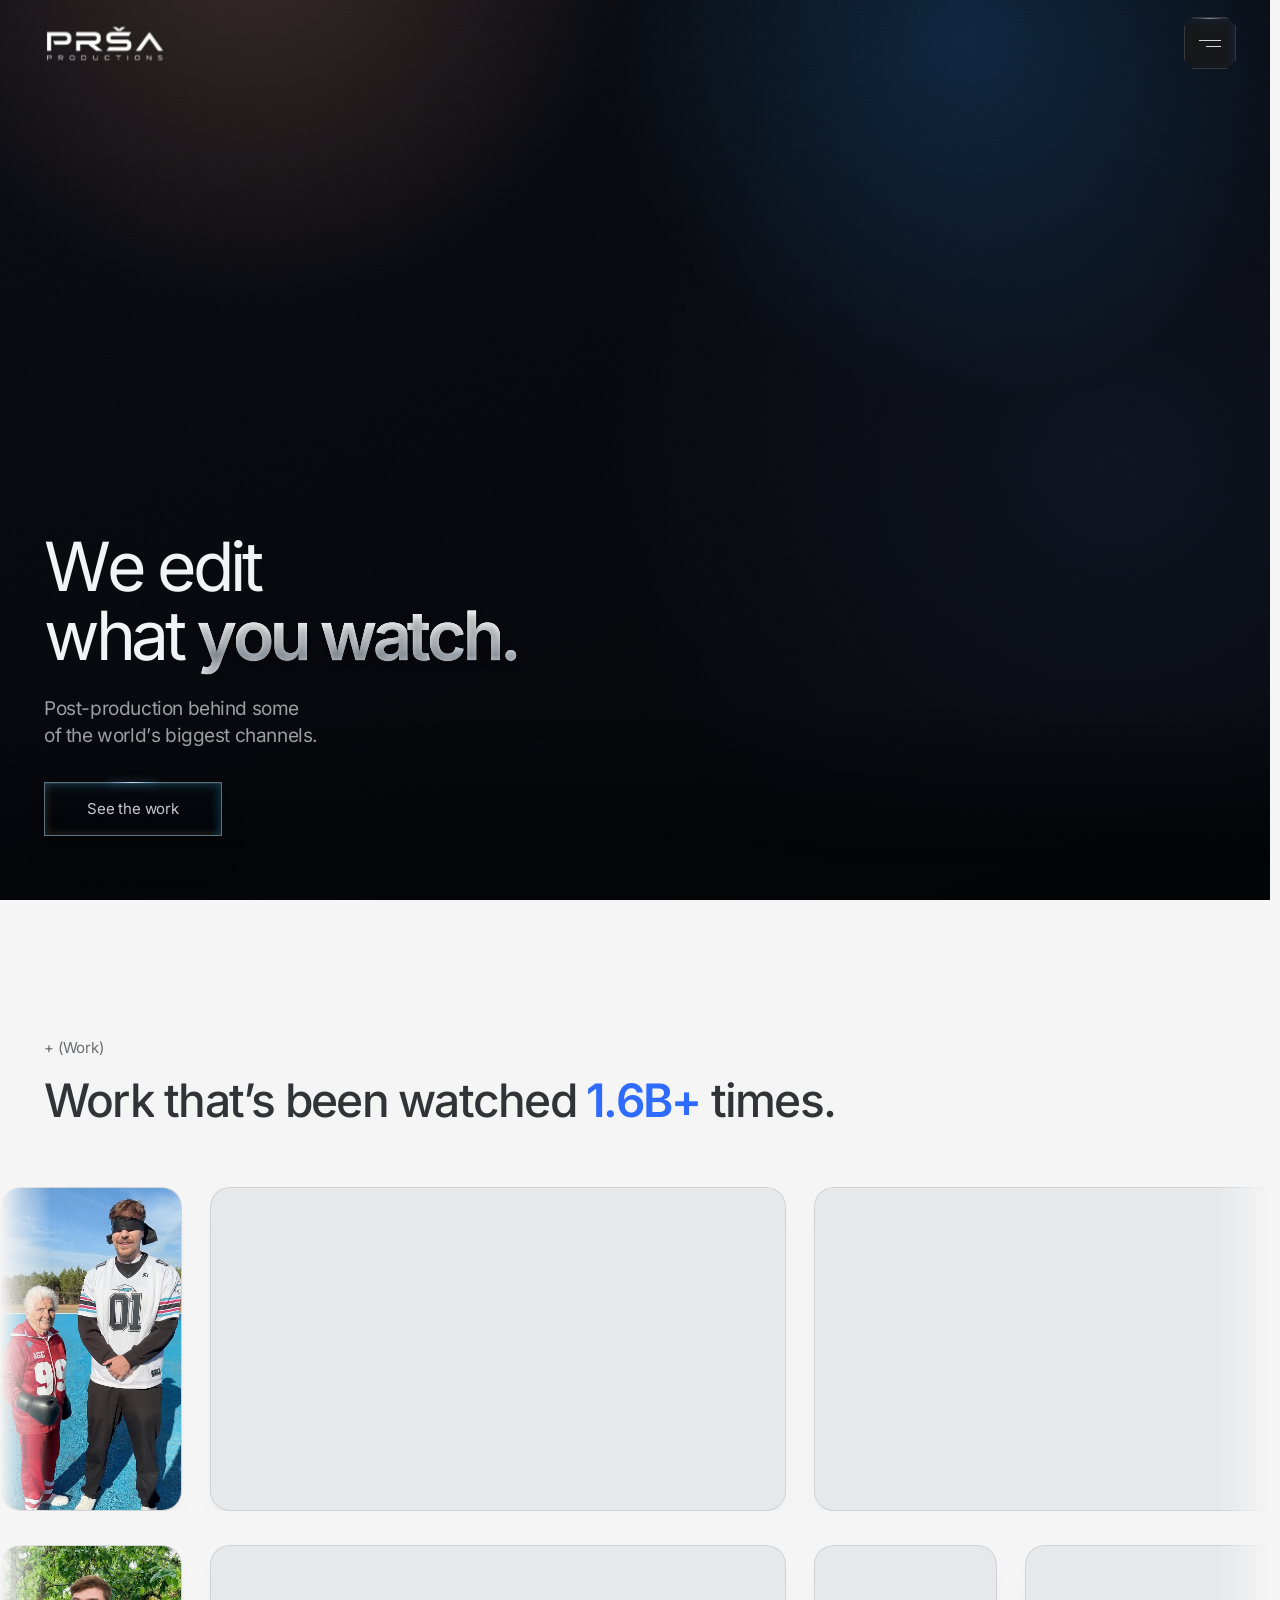
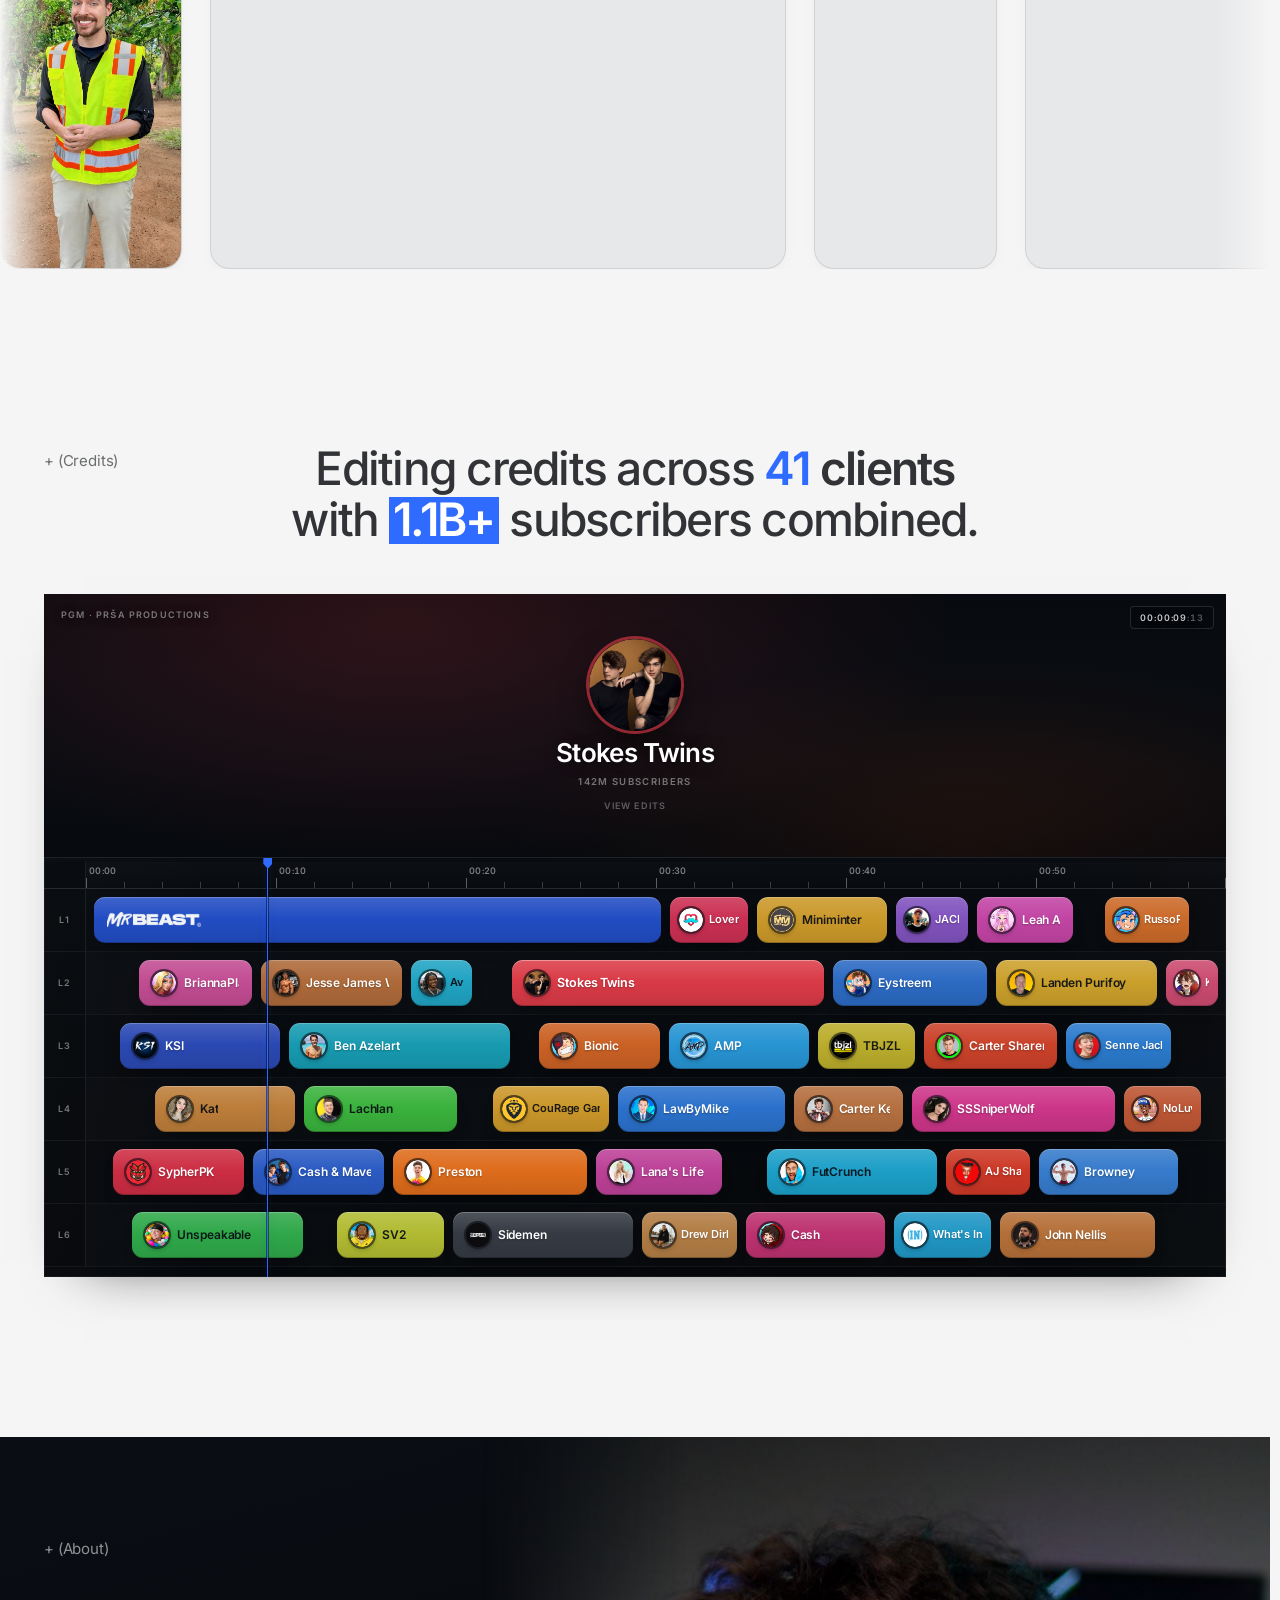
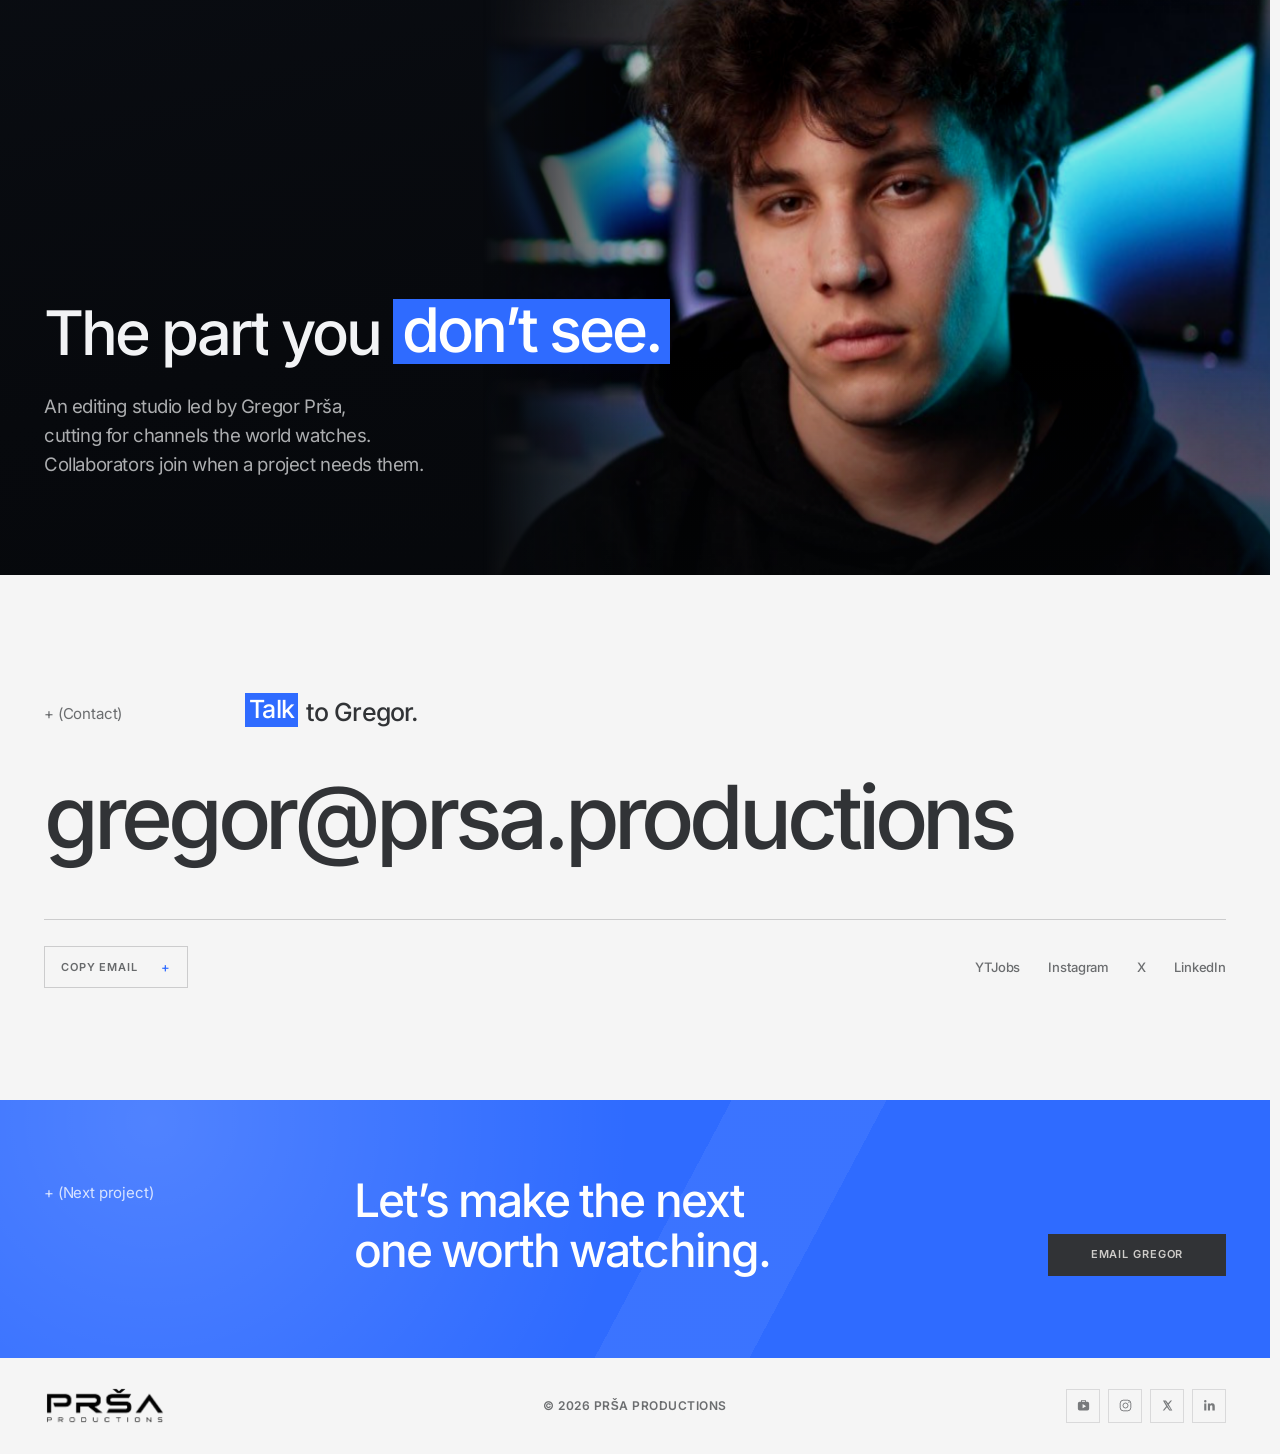
==== commit 05a8a740: "Mobile polish: living belt, cinematic About, stacked Contact, blue count - Rails drift again on mobi" ====
--- a/index.html
+++ b/index.html
@@ -42,7 +42,7 @@
 </script>
 <script>document.documentElement.classList.add('js')</script>
 <link rel="stylesheet" href="assets/fonts.css" />
-<link rel="stylesheet" href="styles.css?v=remaster-170" />
+<link rel="stylesheet" href="styles.css?v=remaster-171" />
 <script src="assets/project-transition.js?v=2" defer></script>
 <noscript><style>#preloader{display:none!important}body.lock{overflow:auto!important}</style></noscript>
 </head>
@@ -179,7 +179,7 @@
   <section class="credits" id="credits" aria-labelledby="creditsStatement">
     <div class="wrap credits-head">
       <span class="kicker">+ (Credits)</span>
-      <h2 class="credits-statement" id="creditsStatement">Editing credits across <span class="hl-ink">41 clients</span> with <strong>1.1B+</strong> subscribers combined.</h2>
+      <h2 class="credits-statement" id="creditsStatement">Editing credits across <span class="hl-ink"><i class="hl-count">41</i> clients</span> with <strong>1.1B+</strong> subscribers combined.</h2>
     </div>
     <div class="wrap credits-board" id="creditsBoard"></div>
   </section>
@@ -452,7 +452,7 @@
     const label = total >= 1000
       ? (Math.floor(total / 100) / 10).toFixed(1).replace(/\.0$/, '') + 'B+'
       : Math.floor(total / 10) * 10 + 'M+';
-    statement.innerHTML = 'Editing credits across <span class="hl-ink">' + credits.length + ' clients</span> with <strong>' + label + '</strong> subscribers combined.';
+    statement.innerHTML = 'Editing credits across <span class="hl-ink"><i class="hl-count">' + credits.length + '</i> clients</span> with <strong>' + label + '</strong> subscribers combined.';
     prepareStatement(statement);
   }
   const CHANNEL_PLATES = {
@@ -1595,7 +1595,76 @@
       syncRate();
     });
   });
+  initRailDrift();
   setupWorkReveal();
+}
+
+// MOBILE BELT (July 30, Typhon: "i like being able to manually move the belt but it also needs to be active
+// so we look like we have life"). On phones the rail is a real scroll container, so the desktop CSS marquee
+// can't drive it - a rAF nudges scrollLeft instead. Dragging takes over instantly and the drift resumes when
+// you let go, so the belt is never fighting your thumb. The aria-hidden duplicate set makes the loop seamless.
+function initRailDrift() {
+  if (window.__railDriftAbort) window.__railDriftAbort.abort();
+  const controller = new AbortController();
+  window.__railDriftAbort = controller;
+  const { signal } = controller;
+  if (matchMedia('(prefers-reduced-motion: reduce)').matches) return;
+  if (!matchMedia('(max-width:1024px)').matches) return;
+
+  document.querySelectorAll('.work-rail').forEach((rail, index) => {
+    if (getComputedStyle(rail).overflowX !== 'auto') return;
+    const firstSet = rail.querySelector('.rail-set');
+    if (!firstSet) return;
+    const back = index % 2 === 1;           // second rail drifts the other way, mirroring the desktop pair
+    const SPEED = 22;                        // px per second - a slow tide, not a carousel
+    let paused = false;
+    let visible = true;
+    let resumeTimer = 0;
+    let last = 0;
+    let frame = 0;
+
+    const span = () => firstSet.getBoundingClientRect().width;
+    // scrollLeft is INTEGER-QUANTIZED: writing 0.35px per frame rounds straight back to 0 and the belt never
+    // moves. The true position is kept as a float here and only flushed to the element once it crosses a pixel.
+    let pos = back ? span() : 0;
+    if (back) rail.scrollLeft = pos;         // reverse rail starts inside the clone so it can travel backwards
+
+    const hold = () => {
+      paused = true;
+      clearTimeout(resumeTimer);
+    };
+    const release = () => {
+      clearTimeout(resumeTimer);
+      resumeTimer = setTimeout(() => { paused = false; }, 1500);
+    };
+    ['pointerdown', 'touchstart', 'wheel'].forEach((type) =>
+      rail.addEventListener(type, hold, { passive: true, signal }));
+    ['pointerup', 'pointercancel', 'touchend', 'touchcancel'].forEach((type) =>
+      rail.addEventListener(type, release, { passive: true, signal }));
+
+    const tick = (now) => {
+      frame = requestAnimationFrame(tick);
+      const dt = last ? Math.min((now - last) / 1000, 0.05) : 0;
+      last = now;
+      if (paused || !visible || !dt) return;
+      const width = span();
+      if (width < 8) return;
+      // resync if the reader moved the belt themselves, so we drift on from where they left it
+      if (Math.abs(rail.scrollLeft - pos) > 2) pos = rail.scrollLeft;
+      pos += (back ? -SPEED : SPEED) * dt;
+      if (pos >= width) pos -= width;        // wrap across the duplicate set - invisible seam
+      if (pos <= 0) pos += width;
+      rail.scrollLeft = pos;
+    };
+    frame = requestAnimationFrame(tick);
+    signal.addEventListener('abort', () => { cancelAnimationFrame(frame); clearTimeout(resumeTimer); });
+
+    if ('IntersectionObserver' in window) {
+      const io = new IntersectionObserver((entries) => { visible = entries[0].isIntersecting; }, { threshold: 0 });
+      io.observe(rail);
+      signal.addEventListener('abort', () => io.disconnect());
+    }
+  });
 }
 
 function renderMenuMedia() {
--- a/styles.css
+++ b/styles.css
@@ -220,6 +220,9 @@
 html.js body:not(.in) .hero-deck .ch{opacity:0;filter:blur(7px)}
 .work-title strong,.work-title .w-strong{font-weight:600;color:var(--blue)}
 .credits-statement .hl-ink{color:var(--ink);font-weight:600}
+/* The COUNT carries the blue; the word "clients" stays ink (Typhon, July 30). The whole .hl-ink stays ONE atomic
+   splitWords unit - the inner <i> rides along, so the phrase never splits into seamed per-word fragments. */
+.credits-statement .hl-count{font-style:normal;color:var(--blue)}
 .credits-statement strong,.credits-statement .w-strong,.credits-statement .hl{display:inline-block;padding:.02em .1em .07em;background:var(--blue);color:#fff;font-weight:600;line-height:.92;-webkit-text-fill-color:#fff}
 .hero-title strong,.hero-title .w-strong{font-weight:600;color:#f4f5f6;background:linear-gradient(180deg,#ffffff 4%,#f7fafd 40%,#dde3ea 56%,#b3bdc9 70%,#e2e8ef 84%,#fdfeff 98%);-webkit-background-clip:text;background-clip:text;-webkit-text-fill-color:transparent;text-shadow:0 1px 0 rgba(255,255,255,.1),0 3px 9px rgba(0,0,0,.42)}
 .hero-deck{max-width:520px;margin-top:26px;color:rgba(242,243,245,.64);font-size:19px;font-weight:400;line-height:1.42;letter-spacing:-.022em;text-wrap:balance}
@@ -761,7 +764,7 @@
   .work-player--portrait .work-player-copy{gap:8px}
   .work-player--portrait .work-player-copy h2{font-size:19px;line-height:1.16;-webkit-line-clamp:2}
   .about,.contact{padding:88px 0}
-  .about{min-height:0;padding:80px 0 0}
+  .about{min-height:88svh;padding:96px 0 0;justify-content:flex-end}
   .credits{padding:82px 0 96px}
   .credits-head{margin-bottom:34px}
   .credits-head .kicker{position:static;margin-bottom:20px}
@@ -776,20 +779,29 @@
   .tl-lane{height:56px}
   .clip{height:42px;font-size:11.5px;padding:0 11px;border-radius:10px}
   .clip-pfp{width:21px;height:21px}
-  .about-head{margin-bottom:26px}
-  .about-scene{margin-top:0;padding-top:0}
+  /* MOBILE ABOUT = ONE CINEMATIC SCENE (July 30, Typhon: "the about can deffo be more peak"). The portrait goes
+     FULL-BLEED behind the copy and the statement anchors LOW-LEFT - the hero's own composition. The old stacked
+     "text block, then a 250px photo block with a hard bottom cut" read as two flat panels, not a room. */
+  .about-head{position:relative;z-index:2;margin-bottom:0}
+  .about-scene{margin-top:auto;padding-top:110px;padding-bottom:20px}
   .about-scene h2{font-size:clamp(34px,9vw,50px)}
-  .about-scene p{font-size:17px}
-  .about-figure{position:relative;inset:auto;order:3;width:100%;height:64vw;max-height:460px;margin-top:44px;-webkit-mask-image:linear-gradient(180deg,transparent 0,#000 14%);mask-image:linear-gradient(180deg,transparent 0,#000 14%)}
-  .about-figure img{object-position:50% 22%}
+  .about-scene p{width:min(100%,430px);margin-top:22px;font-size:17px}
+  .about-figure{position:absolute;inset:0;order:0;width:100%;height:100%;max-height:none;margin:0;-webkit-mask-image:none;mask-image:none}
+  .about-figure img{object-position:54% 16%}
+  /* Legibility scrim: heavy at the foot where the copy sits, lighter at the crown so his face stays open. */
+  .about-figure::after{background:linear-gradient(0deg,rgba(5,7,10,.95) 0%,rgba(5,7,10,.88) 24%,rgba(5,7,10,.48) 50%,rgba(5,7,10,.1) 74%,transparent 88%),linear-gradient(180deg,rgba(5,7,10,.82),rgba(5,7,10,.24) 20%,transparent 38%)}
   .contact-head{grid-template-columns:1fr;gap:22px}
   .contact-head .kicker{padding-top:0}
   .contact-statement{font-size:clamp(19px,4.6vw,24px)}
   .contact-hero{margin-top:30px}
   .contact-email{font-size:clamp(36px,9vw,58px)}
-  .contact-copy{width:max-content}
-  .contact-utility{margin-top:28px;padding-top:22px;flex-wrap:wrap;align-items:flex-start}
-  .contact-elsewhere-links{justify-content:flex-start;gap:4px 24px}
+  /* MOBILE CONTACT (July 30, Typhon: "feels weird with how stuff are placed"): the copy button and a right-aligned
+     2x2 social grid fought each other across a half-empty row. They now STACK - full-width control first, then the
+     links as one left-aligned wrapping line under it. One column, one reading order. */
+  .contact-utility{display:flex;flex-direction:column;align-items:stretch;margin-top:30px;padding-top:24px;gap:26px}
+  .contact-copy{width:100%;height:54px;justify-content:space-between;padding:0 20px}
+  .contact-elsewhere-links{display:flex;flex-wrap:wrap;justify-content:flex-start;gap:14px 26px}
+  .contact-elsewhere-links a{min-height:32px}
   .footer-cta{padding:64px 0 68px}
   .footer-cta-inner{grid-template-columns:1fr;gap:44px}
   .footer-kicker{padding-top:0}
@@ -859,12 +871,11 @@
   .contact-statement{font-size:22px;line-height:1.2;letter-spacing:0}
   .work-head{margin-bottom:34px}
   .work-rails{gap:20px}
-  .work-rail{height:196px;overflow-x:auto;overflow-y:hidden;padding-inline:var(--pad);scroll-padding-inline:var(--pad);scroll-snap-type:x mandatory;overscroll-behavior-x:contain;-webkit-overflow-scrolling:touch;-webkit-mask-image:none;mask-image:none;scrollbar-width:none}
+  .work-rail{height:196px;overflow-x:auto;overflow-y:hidden;padding-inline:var(--pad);scroll-padding-inline:var(--pad);overscroll-behavior-x:contain;-webkit-overflow-scrolling:touch;-webkit-mask-image:linear-gradient(90deg,transparent 0,#000 5%,#000 95%,transparent 100%);mask-image:linear-gradient(90deg,transparent 0,#000 5%,#000 95%,transparent 100%);scrollbar-width:none;scroll-behavior:auto}
   .work-rail::-webkit-scrollbar{display:none}
   .rail-track,.work-rail--b .rail-track{width:max-content;height:100%;animation:none!important;transform:none!important;will-change:auto}
   .rail-set{height:100%;gap:14px;padding-right:var(--pad)}
-  .rail-set[aria-hidden="true"]{display:none}
-  .rail-card{height:100%;border-radius:12px;scroll-snap-align:start;scroll-snap-stop:normal}
+  .rail-card{height:100%;border-radius:12px}
   .rail-card-copy{padding:46px 14px 12px}
 
   .work-player-top{left:max(var(--pad),env(safe-area-inset-left));right:max(var(--pad),env(safe-area-inset-right));height:calc(70px + env(safe-area-inset-top));padding-top:env(safe-area-inset-top)}
@@ -896,10 +907,10 @@
   .tl-lane{height:58px}
   .clip{height:46px}
 
-  .about{padding:84px 0 0}
+  .about{min-height:86svh;padding:88px 0 0}
   .about-scene h2{font-size:42px;line-height:1.04;letter-spacing:0}
   .about-scene p{font-size:17px;letter-spacing:0}
-  .about-figure{height:min(64vw,300px);max-height:none;margin-top:36px}
+  .about-scene{padding-top:88px}
   .contact{padding:92px 0 88px}
   .contact-head{gap:18px}
   .contact-hero{margin-top:26px}
@@ -931,12 +942,11 @@
 
 @media(pointer:coarse) and (min-width:821px) and (max-width:1024px){
   body{overflow-x:clip}
-  .work-rail{overflow-x:auto;overflow-y:hidden;padding-inline:var(--pad);scroll-padding-inline:var(--pad);scroll-snap-type:x mandatory;overscroll-behavior-x:contain;-webkit-overflow-scrolling:touch;-webkit-mask-image:none;mask-image:none;scrollbar-width:none}
+  .work-rail{overflow-x:auto;overflow-y:hidden;padding-inline:var(--pad);scroll-padding-inline:var(--pad);overscroll-behavior-x:contain;-webkit-overflow-scrolling:touch;-webkit-mask-image:linear-gradient(90deg,transparent 0,#000 5%,#000 95%,transparent 100%);mask-image:linear-gradient(90deg,transparent 0,#000 5%,#000 95%,transparent 100%);scrollbar-width:none;scroll-behavior:auto}
   .work-rail::-webkit-scrollbar{display:none}
   .rail-track,.work-rail--b .rail-track{width:max-content;height:100%;animation:none!important;transform:none!important;will-change:auto}
   .rail-set{height:100%;padding-right:var(--pad)}
-  .rail-set[aria-hidden="true"]{display:none}
-  .rail-card{height:100%;scroll-snap-align:start}
+  .rail-card{height:100%}
   .tl-browse-close,.tl-browse-more{height:44px}
   .tl-body{cursor:grab;touch-action:auto;scrollbar-width:none;-webkit-mask-image:linear-gradient(90deg,transparent 0,#000 5%,#000 95%,transparent 100%);mask-image:linear-gradient(90deg,transparent 0,#000 5%,#000 95%,transparent 100%)}
   .tl-body::-webkit-scrollbar{display:none}
@@ -971,7 +981,8 @@
   .tl-tick-label{display:none}
   .about-scene h2{font-size:38px}
   .contact-email{font-size:34px;line-height:1.05}
-  .contact-elsewhere-links{display:grid;grid-template-columns:repeat(2,max-content);justify-content:start;column-gap:30px}
+  /* All four fit one line at 360px+ - the 2x2 grid left a dead right half under the button. */
+  .contact-elsewhere-links{display:flex;flex-wrap:wrap;justify-content:flex-start;gap:12px 22px}
   footer:not(.site-footer) .foot{display:grid;grid-template-columns:minmax(0,1fr) auto;gap:18px;padding:0}
   footer:not(.site-footer) .foot>span{grid-column:1/-1}
   footer:not(.site-footer) .foot-socials{grid-column:1/-1;justify-self:start}
@@ -1049,12 +1060,11 @@
   .hero-cta{width:160px;height:48px;margin-top:14px}
   .work{padding:64px 0 56px}
   .work-title,.credits-statement{font-size:30px;letter-spacing:0}
-  .work-rail{height:min(46dvh,190px);overflow-x:auto;overflow-y:hidden;padding-inline:var(--pad);scroll-padding-inline:var(--pad);scroll-snap-type:x mandatory;overscroll-behavior-x:contain;-webkit-overflow-scrolling:touch;-webkit-mask-image:none;mask-image:none;scrollbar-width:none}
+  .work-rail{height:min(46dvh,190px);overflow-x:auto;overflow-y:hidden;padding-inline:var(--pad);scroll-padding-inline:var(--pad);overscroll-behavior-x:contain;-webkit-overflow-scrolling:touch;-webkit-mask-image:linear-gradient(90deg,transparent 0,#000 5%,#000 95%,transparent 100%);mask-image:linear-gradient(90deg,transparent 0,#000 5%,#000 95%,transparent 100%);scrollbar-width:none;scroll-behavior:auto}
   .work-rail::-webkit-scrollbar{display:none}
   .rail-track,.work-rail--b .rail-track{width:max-content;height:100%;animation:none!important;transform:none!important;will-change:auto}
   .rail-set{height:100%;padding-right:var(--pad)}
-  .rail-set[aria-hidden="true"]{display:none}
-  .rail-card{height:100%;scroll-snap-align:start}
+  .rail-card{height:100%}
   .credits{padding:64px 0 78px}
   .tl-monitor{height:218px}
   .tl-scroll{min-width:940px}
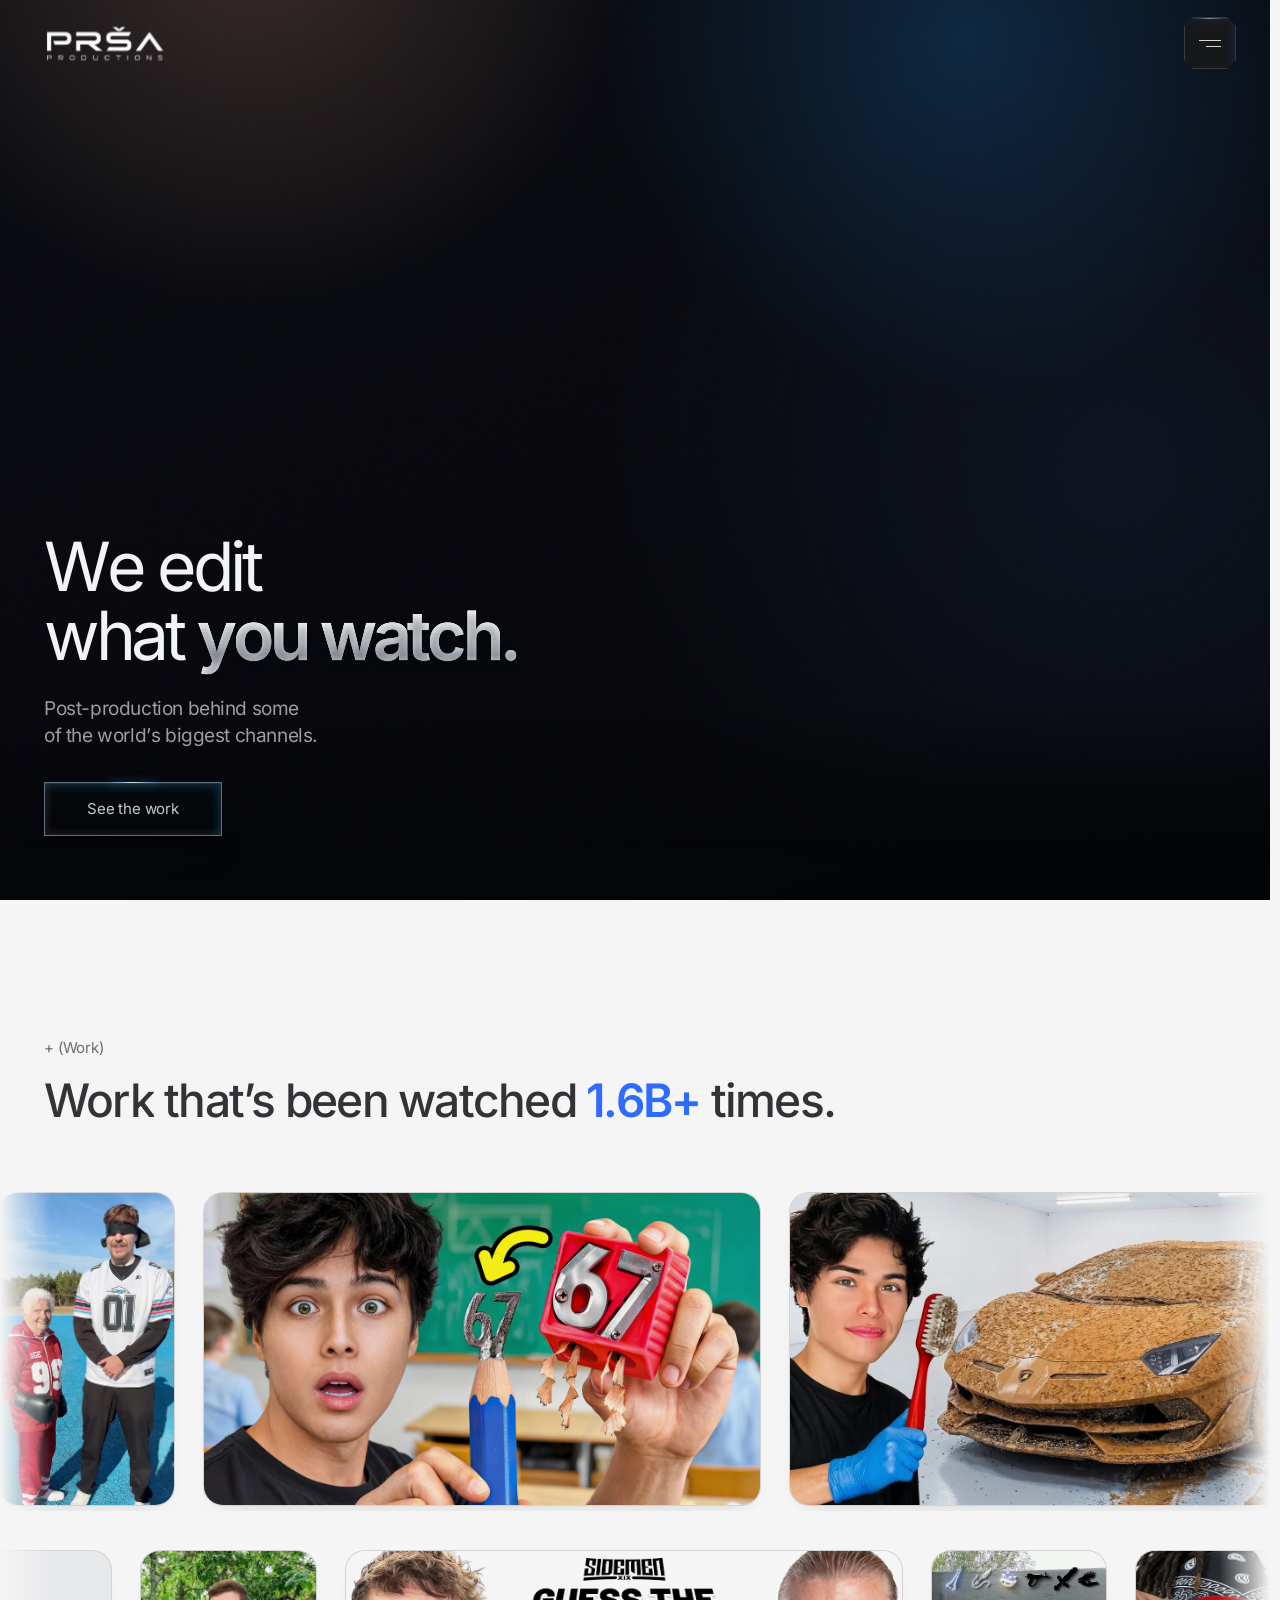
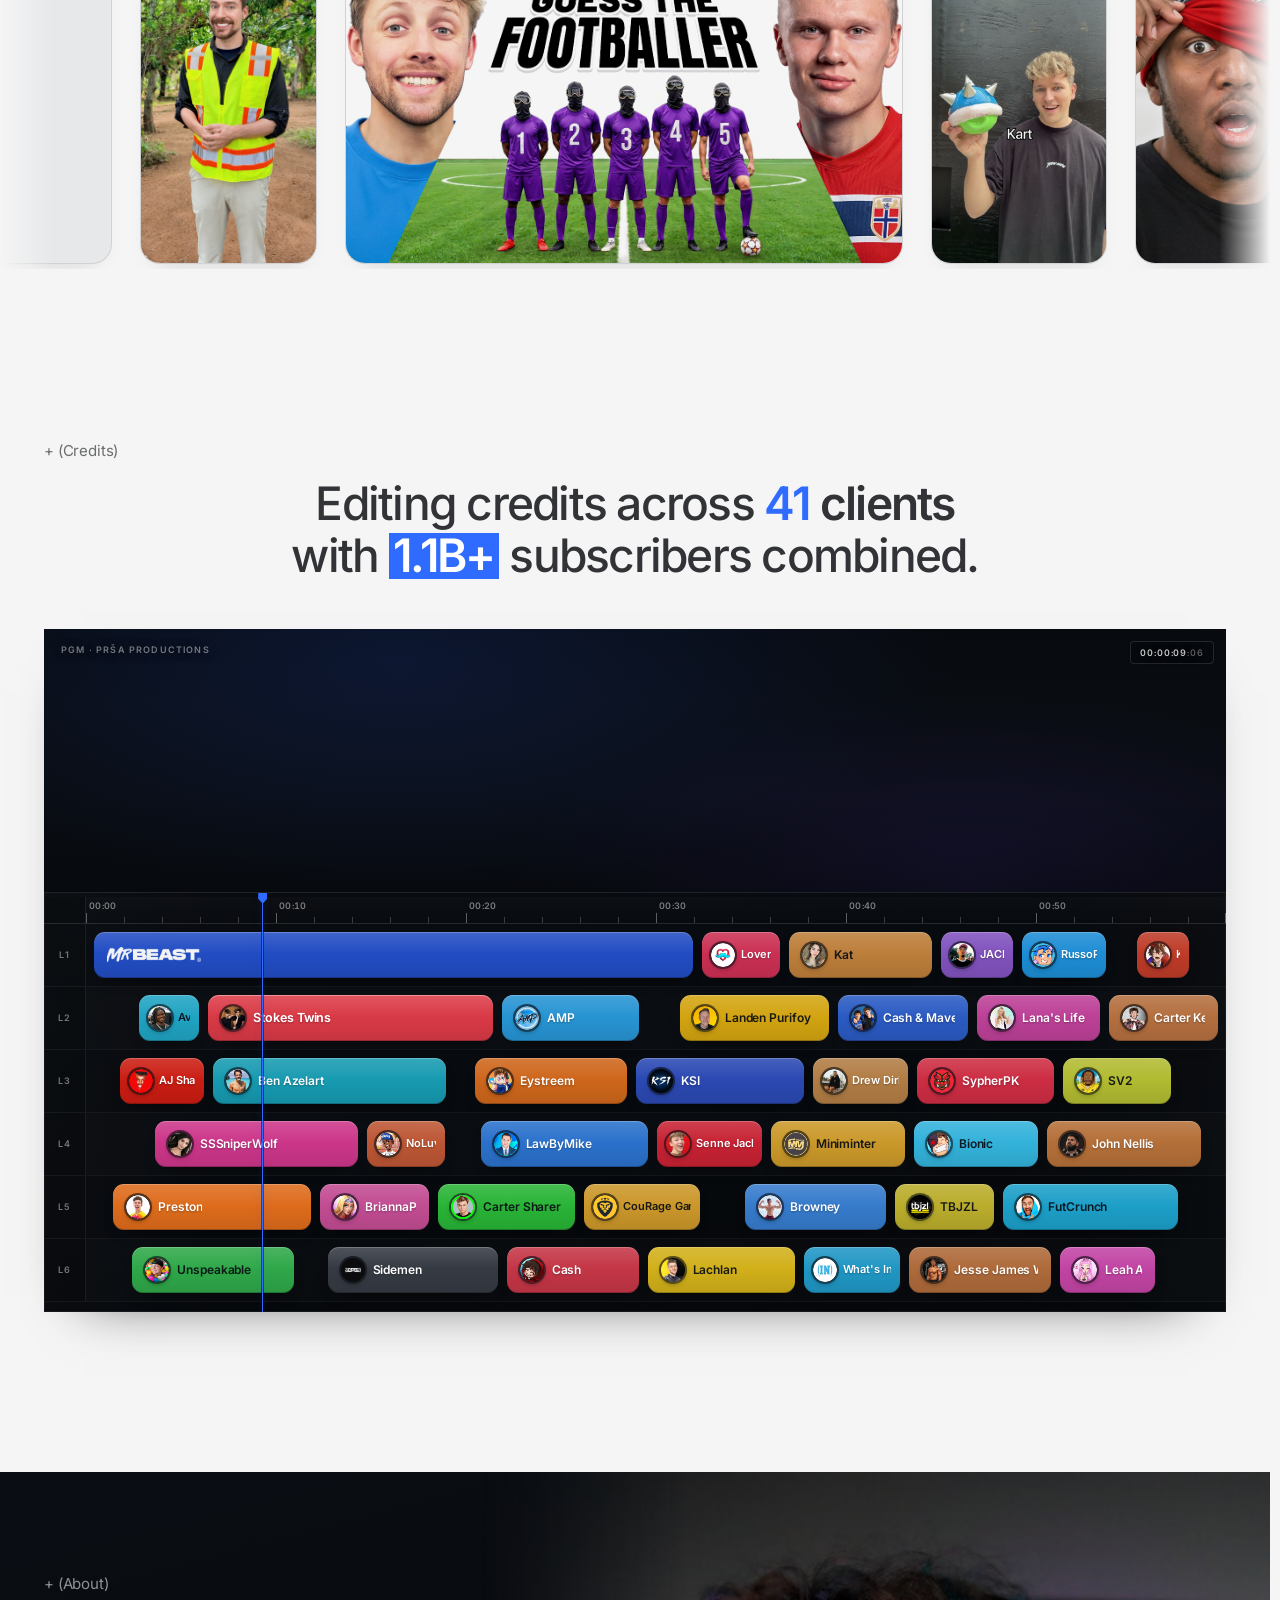
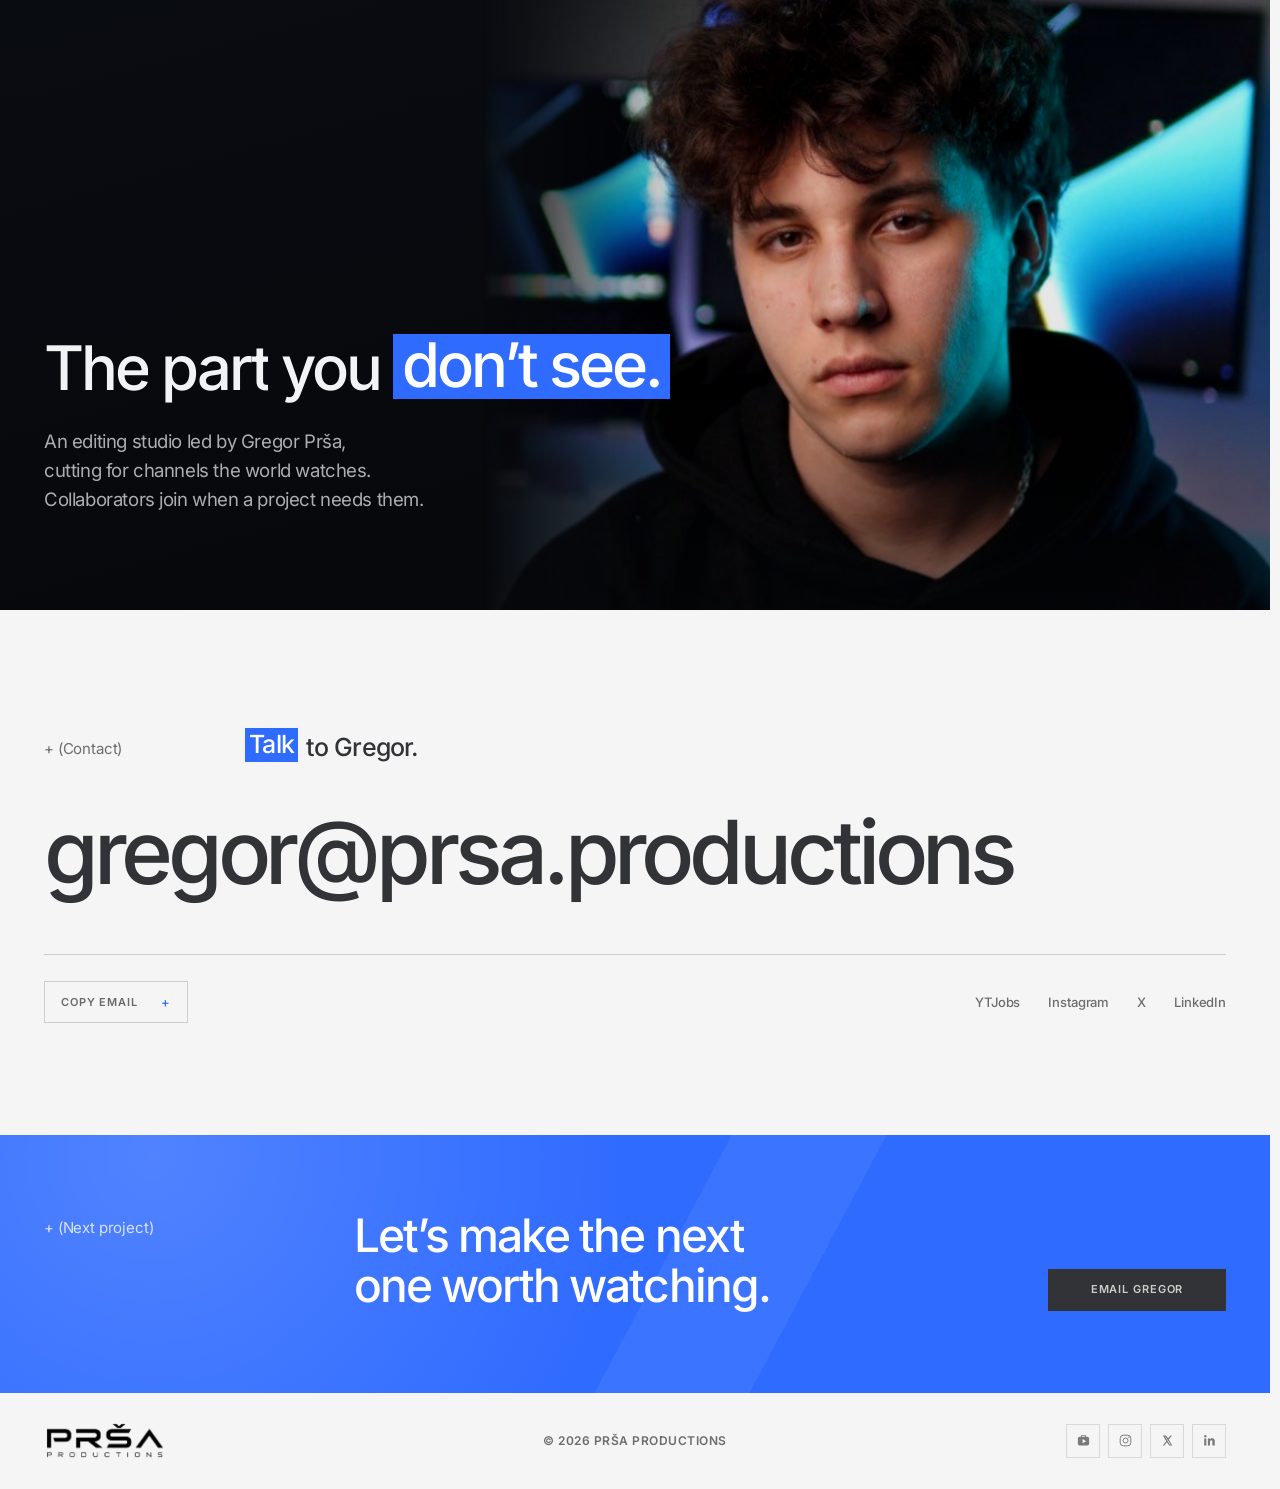
==== commit 77f98cb1: "Gregor's four: caron weight, credits kicker, brand plates, grabbable belt Fixes the four things Greg" ====
--- a/index.html
+++ b/index.html
@@ -455,15 +455,21 @@
     statement.innerHTML = 'Editing credits across <span class="hl-ink"><i class="hl-count">' + credits.length + '</i> clients</span> with <strong>' + label + '</strong> subscribers combined.';
     prepareStatement(statement);
   }
+  // A clip's plate IS the channel's own brand colour - the colour their avatar/logo is actually built on
+  // (Gregor, Aug 2: "brand color needs to be the BG color on each icon on timeline... aka yellow here" on
+  // Lachlan). Every entry below is read off that channel's art in assets/channels; where the avatar is a plain
+  // photograph with no designed colour (Kat, John Nellis, Drew Dirksen, Jesse James West, AveryB, JACK TV,
+  // Browney, Carter Kench, Lana's Life) the plate stays a curated tone. Never guess a colour a channel
+  // doesn't use, and keep every value distinct - two byte-identical plates read as one client.
   const CHANNEL_PLATES = {
     'MrBeast': '#2453D6', 'Stokes Twins': '#E23B47', 'Ben Azelart': '#18AAC2', 'SSSniperWolf': '#E23A96', 'Preston': '#F5761C',
     'Sidemen': '#3A3F48', 'FutCrunch': '#1EAFDC', 'Unspeakable': '#33B94F', 'LawByMike': '#2E7CE0', 'KSI': '#2E4FC4',
-    'Landen Purifoy': '#E0B02E', 'John Nellis': '#C77A3C', 'Eystreem': '#2F74D6', 'AMP': '#2AA3E8', 'Browney': '#3B87E0',
-    'Kat': '#D08A3E', 'Cash': '#D0357A', 'Miniminter': '#E0A82C', 'SypherPK': '#E23048', 'Jesse James West': '#C0743E',
-    "Lana's Life": '#D046A6', 'Bionic': '#E06A26', 'Carter Kench': '#C77A44', 'BriannaPlayz': '#D653A0', 'SV2': '#C4CE34',
+    'Landen Purifoy': '#E9B510', 'John Nellis': '#C77A3C', 'Eystreem': '#E4701C', 'AMP': '#2AA3E8', 'Browney': '#3B87E0',
+    'Kat': '#D08A3E', 'Cash': '#D93A4C', 'Miniminter': '#E0A82C', 'SypherPK': '#E23048', 'Jesse James West': '#C0743E',
+    "Lana's Life": '#D046A6', 'Bionic': '#37C4F0', 'Carter Kench': '#C77A44', 'BriannaPlayz': '#D653A0', 'SV2': '#C4CE34',
     'Cash & Maverick': '#2E63D6', 'TBJZL': '#CEBE2E', 'Leah Ashe': '#D64AB4', 'Drew Dirksen': '#C4894A', 'LoverFella': '#E0335A',
-    'RussoPlays': '#E0742C', 'CouRage Gaming': '#E0A62C', "What's Inside": '#22A6D8', 'NoLuvMar': '#D05E38', 'AJ Shabeel': '#E23C28',
-    'Carter Sharer': '#E0472C', 'Senne Jackson': '#2E86E0', 'Lachlan': '#3FC441', 'Kenji': '#E0517A', 'AveryB': '#22B4D6', 'JACK TV': '#8E5AD0'
+    'RussoPlays': '#1F9BEA', 'CouRage Gaming': '#E0A62C', "What's Inside": '#22A6D8', 'NoLuvMar': '#D05E38', 'AJ Shabeel': '#E01E12',
+    'Carter Sharer': '#2CC63A', 'Senne Jackson': '#DC2437', 'Lachlan': '#E8C21A', 'Kenji': '#D2402A', 'AveryB': '#22B4D6', 'JACK TV': '#8E5AD0'
   };
   const plateLuma = (hex) => {
     const h = String(hex).replace('#', '');
@@ -686,14 +692,6 @@
       && rect.top < innerHeight && rect.left < innerWidth;
   };
   const canReceiveFocus = (el) => !!el?.isConnected && !el.closest('[aria-hidden="true"]');
-  const syncRailRates = () => {
-    wall.querySelectorAll('.work-rail').forEach((rail) => {
-      const track = rail.querySelector('.rail-track');
-      if (!track) return;
-      const slowed = rail.matches(':hover') || rail.contains(document.activeElement);
-      track.getAnimations().forEach((animation) => animation.updatePlaybackRate(slowed ? 0.35 : 1));
-    });
-  };
 
   const restorePlayer = (restoreFocus) => {
     clearCloseWait();
@@ -741,7 +739,6 @@
       window.scrollTo(0, restoreScrollY);
       lockedAnchor = null;
       lockedAnchorOffset = null;
-      syncRailRates();
     });
   };
 
@@ -1544,19 +1541,6 @@
   });
 }
 
-function setupMotionBudget() {
-  const regions = [document.querySelector('.work')].filter(Boolean);
-  const reduce = matchMedia('(prefers-reduced-motion: reduce)').matches;
-  if (reduce || !('IntersectionObserver' in window)) {
-    regions.forEach((region) => region.classList.add('motion-active'));
-    return;
-  }
-  const motionIO = new IntersectionObserver((entries) => {
-    entries.forEach((entry) => entry.target.classList.toggle('motion-active', entry.isIntersecting));
-  }, { rootMargin: '20% 0px', threshold: 0 });
-  regions.forEach((region) => motionIO.observe(region));
-}
-
 function renderWorkWall() {
   const wall = byId('workWall');
   if (!wall || !railWorks.length) return;
@@ -1576,48 +1560,39 @@
         </span>
       </a>`;
     }).join('');
-    return `<div class="work-rail work-rail--${railIndex ? 'b' : 'a'}"><div class="rail-track">
+    return `<div class="work-rail work-rail--${railIndex ? 'b' : 'a'}" data-lenis-prevent-horizontal><div class="rail-track">
       <div class="rail-set">${cards(0)}</div><div class="rail-set" aria-hidden="true">${cards(1)}</div>
     </div></div>`;
   }).join('');
-  wall.querySelectorAll('.work-rail').forEach((rail) => {
-    const track = rail.querySelector('.rail-track');
-    if (!track) return;
-    const setRate = (rate) => track.getAnimations().forEach((anim) => anim.updatePlaybackRate(rate));
-    let hovered = false;
-    let focusWithin = false;
-    const syncRate = () => setRate(hovered || focusWithin ? 0.35 : 1);
-    rail.addEventListener('pointerenter', () => { hovered = true; syncRate(); });
-    rail.addEventListener('pointerleave', () => { hovered = false; syncRate(); });
-    rail.addEventListener('focusin', () => { focusWithin = true; syncRate(); });
-    rail.addEventListener('focusout', (event) => {
-      focusWithin = rail.contains(event.relatedTarget);
-      syncRate();
-    });
-  });
   initRailDrift();
   setupWorkReveal();
 }
 
-// MOBILE BELT (July 30, Typhon: "i like being able to manually move the belt but it also needs to be active
-// so we look like we have life"). On phones the rail is a real scroll container, so the desktop CSS marquee
-// can't drive it - a rAF nudges scrollLeft instead. Dragging takes over instantly and the drift resumes when
-// you let go, so the belt is never fighting your thumb. The aria-hidden duplicate set makes the loop seamless.
+// THE BELT (July 30 on phones, Typhon: "i like being able to manually move the belt but it also needs to be
+// active so we look like we have life"; extended to every pointer Aug 2 after Gregor's "not working on pc" -
+// "when you hover over it, it stops moving, and u move in"). The rail is a scroll container at all widths and
+// this rAF drives it; the old desktop CSS marquee was removed because a keyframed transform cannot be grabbed.
+// Hovering with a mouse STOPS the belt dead (not a slow-down - Gregor asked for a full stop) and the pointer
+// takes over: drag it, wheel it, flick it. Touch keeps the drift-then-resume behaviour so the belt never fights
+// a thumb. The aria-hidden duplicate set makes the loop seamless in both directions.
 function initRailDrift() {
   if (window.__railDriftAbort) window.__railDriftAbort.abort();
   const controller = new AbortController();
   window.__railDriftAbort = controller;
   const { signal } = controller;
   if (matchMedia('(prefers-reduced-motion: reduce)').matches) return;
-  if (!matchMedia('(max-width:1024px)').matches) return;
+  const hoverStops = matchMedia('(hover:hover)').matches;
 
   document.querySelectorAll('.work-rail').forEach((rail, index) => {
     if (getComputedStyle(rail).overflowX !== 'auto') return;
     const firstSet = rail.querySelector('.rail-set');
     if (!firstSet) return;
-    const back = index % 2 === 1;           // second rail drifts the other way, mirroring the desktop pair
-    const SPEED = 22;                        // px per second - a slow tide, not a carousel
-    let paused = false;
+    const back = index % 2 === 1;           // second rail drifts the other way, mirroring the original pair
+    // one loop of the set in ~110s (128s on the reverse rail) - the cadence the CSS marquee ran at, now
+    // measured from the real set width so phones and 1440s drift at the same visual pace, not the same px/s
+    const CYCLE = back ? 128 : 110;
+    let dragging = false;
+    let hovered = false;
     let visible = true;
     let resumeTimer = 0;
     let last = 0;
@@ -1627,33 +1602,86 @@
     // scrollLeft is INTEGER-QUANTIZED: writing 0.35px per frame rounds straight back to 0 and the belt never
     // moves. The true position is kept as a float here and only flushed to the element once it crosses a pixel.
     let pos = back ? span() : 0;
+    let held = false;
     if (back) rail.scrollLeft = pos;         // reverse rail starts inside the clone so it can travel backwards
 
+    const wrap = (value, width) => {
+      if (width < 8) return value;
+      if (value >= width) return value - width;
+      if (value <= 0) return value + width;
+      return value;
+    };
     const hold = () => {
-      paused = true;
+      held = true;
       clearTimeout(resumeTimer);
     };
     const release = () => {
       clearTimeout(resumeTimer);
-      resumeTimer = setTimeout(() => { paused = false; }, 1500);
+      resumeTimer = setTimeout(() => { held = false; }, 1500);
     };
     ['pointerdown', 'touchstart', 'wheel'].forEach((type) =>
       rail.addEventListener(type, hold, { passive: true, signal }));
     ['pointerup', 'pointercancel', 'touchend', 'touchcancel'].forEach((type) =>
       rail.addEventListener(type, release, { passive: true, signal }));
+    rail.addEventListener('pointerenter', (event) => { if (event.pointerType === 'mouse') hovered = true; }, { signal });
+    rail.addEventListener('pointerleave', (event) => { if (event.pointerType === 'mouse') hovered = false; }, { signal });
+
+    // GRAB-TO-MOVE (mouse/pen only - touch already has native inertial scrolling and must keep it). The card is
+    // an <a> to the player, so a drag past the slop threshold swallows the click that follows it.
+    const SLOP = 6;                          // px of travel before a press counts as a drag rather than a click
+    let dragId = 0;
+    let dragX = 0;
+    let dragged = 0;
+    // the cards are links wrapping images, so the browser's own drag-and-drop fires ~20px into a grab and
+    // pointercancels the belt out from under the cursor - the belt would judder and stop
+    rail.addEventListener('dragstart', (event) => event.preventDefault(), { signal });
+    rail.addEventListener('pointerdown', (event) => {
+      if (event.pointerType === 'touch' || event.button !== 0) return;
+      dragging = true;
+      dragId = event.pointerId;
+      dragX = event.clientX;
+      dragged = 0;
+      pos = rail.scrollLeft;
+      rail.classList.add('is-dragging');
+    }, { signal });
+    rail.addEventListener('pointermove', (event) => {
+      if (!dragging || event.pointerId !== dragId) return;
+      const dx = event.clientX - dragX;
+      dragX = event.clientX;
+      dragged += Math.abs(dx);
+      // capture is claimed only once this is unmistakably a DRAG: while a pointer is captured the click that
+      // follows retargets to the capturing element, so capturing on pointerdown silently killed every card
+      // click into the player. Past the slop threshold the click is being swallowed anyway.
+      if (dragged > SLOP && !rail.hasPointerCapture?.(dragId)) rail.setPointerCapture(dragId);
+      pos = wrap(pos - dx, span());
+      rail.scrollLeft = pos;
+    }, { signal });
+    const endDrag = (event) => {
+      if (!dragging || (event && event.pointerId !== dragId)) return;
+      dragging = false;
+      rail.classList.remove('is-dragging');
+      if (rail.hasPointerCapture?.(dragId)) rail.releasePointerCapture(dragId);
+    };
+    ['pointerup', 'pointercancel'].forEach((type) => rail.addEventListener(type, endDrag, { signal }));
+    rail.addEventListener('click', (event) => {
+      if (dragged <= SLOP) return;
+      event.preventDefault();
+      event.stopPropagation();
+      dragged = 0;
+    }, { capture: true, signal });
 
     const tick = (now) => {
       frame = requestAnimationFrame(tick);
       const dt = last ? Math.min((now - last) / 1000, 0.05) : 0;
       last = now;
-      if (paused || !visible || !dt) return;
+      const parked = dragging || held || (hoverStops && hovered) || rail.contains(document.activeElement)
+        || document.body.classList.contains('work-player-open');
+      if (parked || !visible || !dt) return;
       const width = span();
       if (width < 8) return;
       // resync if the reader moved the belt themselves, so we drift on from where they left it
       if (Math.abs(rail.scrollLeft - pos) > 2) pos = rail.scrollLeft;
-      pos += (back ? -SPEED : SPEED) * dt;
-      if (pos >= width) pos -= width;        // wrap across the duplicate set - invisible seam
-      if (pos <= 0) pos += width;
+      pos = wrap(pos + (back ? -1 : 1) * (width / CYCLE) * dt, width);
       rail.scrollLeft = pos;
     };
     frame = requestAnimationFrame(tick);
@@ -2155,7 +2183,6 @@
 document.querySelectorAll('.work-title, .credits-statement, #aboutTitle, .contact-statement, .footer-statement').forEach(prepareStatement);
 initChrome();
 initMotion();
-setupMotionBudget();
 onReveal(initWorkPlayer);
 hydrateWorks();
 </script>
--- a/assets/fonts.css
+++ b/assets/fonts.css
@@ -8,4 +8,6 @@
 @font-face{font-family:"Inter";font-style:normal;font-weight:400;font-display:swap;src:url("fonts/inter-latin-400-normal.woff2") format("woff2")}
 @font-face{font-family:"Inter";font-style:normal;font-weight:400;font-display:swap;src:url("fonts/inter-latin-ext-400-normal.woff2") format("woff2");unicode-range:U+0100-02BA,U+1E00-1EFF}
 @font-face{font-family:"Inter";font-style:normal;font-weight:500;font-display:swap;src:url("fonts/inter-latin-500-normal.woff2") format("woff2")}
+@font-face{font-family:"Inter";font-style:normal;font-weight:500;font-display:swap;src:url("fonts/inter-latin-ext-500-normal.woff2") format("woff2");unicode-range:U+0100-02BA,U+1E00-1EFF}
 @font-face{font-family:"Inter";font-style:normal;font-weight:600;font-display:swap;src:url("fonts/inter-latin-600-normal.woff2") format("woff2")}
+@font-face{font-family:"Inter";font-style:normal;font-weight:600;font-display:swap;src:url("fonts/inter-latin-ext-600-normal.woff2") format("woff2");unicode-range:U+0100-02BA,U+1E00-1EFF}
--- a/styles.css
+++ b/styles.css
@@ -276,12 +276,17 @@
 html.js .work-rail.in-view,html.js .about-scene.in-view,html.js .contact-utility.in-view{opacity:1;transform:none;filter:none}
 
 .work-rails{position:relative;z-index:2;display:flex;flex-direction:column;gap:34px}
-.work-rail{position:relative;height:clamp(280px,36svh,390px);pointer-events:auto;-webkit-mask-image:linear-gradient(90deg,transparent 0,#000 4%,#000 96%,transparent 100%);mask-image:linear-gradient(90deg,transparent 0,#000 4%,#000 96%,transparent 100%)}
-.rail-track{display:flex;height:100%;width:max-content;will-change:transform;animation:railDrift 110s linear infinite}
-html.js .work:not(.motion-active) .rail-track{animation-play-state:paused}
-.work-rail--b .rail-track{animation-duration:128s;animation-direction:reverse}
-.rail-set{display:flex;height:100%;gap:28px;padding-right:28px}
-.rail-card{position:relative;height:100%;aspect-ratio:16/9;flex:0 0 auto;overflow:hidden;border-radius:20px;border:1px solid rgba(19,21,26,.1);outline:0;background:#e7e8ea;box-shadow:0 12px 26px -18px rgba(15,17,21,.22);transition:transform .32s var(--ease-spring),box-shadow .32s var(--ease-spring),border-color .32s var(--ease-spring)}
+/* THE BELT IS ONE MECHANISM AT EVERY WIDTH (Aug 2, Gregor: the manual belt was "not working on pc" - "when you
+   hover over it, it stops moving, and u move in"). The rail is a real horizontal scroll container everywhere and
+   the drift is driven by initRailDrift(), NOT a CSS marquee - a keyframed transform cannot be grabbed, so desktop
+   had no way in. Do not reintroduce @keyframes railDrift; pause/resume lives in the rAF loop. */
+.work-rail{position:relative;height:clamp(280px,36svh,390px);pointer-events:auto;overflow-x:auto;overflow-y:hidden;overscroll-behavior-x:contain;scroll-behavior:auto;-webkit-overflow-scrolling:touch;scrollbar-width:none;cursor:grab;-webkit-mask-image:linear-gradient(90deg,transparent 0,#000 4%,#000 96%,transparent 100%);mask-image:linear-gradient(90deg,transparent 0,#000 4%,#000 96%,transparent 100%)}
+.work-rail::-webkit-scrollbar{display:none}
+.work-rail.is-dragging{cursor:grabbing}
+.rail-track{display:flex;height:100%;width:max-content}
+/* the block padding is structural: overflow-y is hidden, so without it the card's -3px hover lift clips */
+.rail-set{display:flex;height:100%;gap:28px;padding:5px 28px 5px 0}
+.rail-card{position:relative;height:100%;aspect-ratio:16/9;flex:0 0 auto;cursor:pointer;overflow:hidden;border-radius:20px;border:1px solid rgba(19,21,26,.1);outline:0;background:#e7e8ea;box-shadow:0 12px 26px -18px rgba(15,17,21,.22);transition:transform .32s var(--ease-spring),box-shadow .32s var(--ease-spring),border-color .32s var(--ease-spring)}
 .rail-card--portrait{aspect-ratio:9/16}
 .rail-card:hover,.rail-card:focus-visible{transform:translateY(-3px);border-color:rgba(19,21,26,.18);box-shadow:0 18px 34px -20px rgba(15,17,21,.3)}
 .rail-card img{width:100%;height:100%;object-fit:cover;filter:saturate(.92) contrast(1.02) brightness(.96);transform:scale(1.012);transition:filter .5s var(--ease-silk),transform .65s var(--ease-silk)}
@@ -293,11 +298,15 @@
 .rail-card-title{display:-webkit-box;overflow:hidden;max-width:440px;font-size:15px;font-weight:500;letter-spacing:-.02em;line-height:1.25;-webkit-box-orient:vertical;-webkit-line-clamp:2;text-shadow:0 1px 12px rgba(4,6,10,.45)}
 .rail-card:hover .rail-card-copy,.rail-card:focus-visible .rail-card-copy{opacity:1;transform:none}
 .rail-card:focus-visible{outline:2px solid rgba(47,107,255,.5);outline-offset:-6px}
-@keyframes railDrift{from{transform:translateX(0)}to{transform:translateX(-50%)}}
 
 .credits{position:relative;padding:118px 0 160px;overflow:hidden}
-.credits-head{position:relative;margin-bottom:48px}
-.credits-head .kicker{position:absolute;left:0;top:10px;margin:0}
+.credits-head{position:relative;container-type:inline-size;margin-bottom:48px}
+/* the kicker only floats beside the CENTERED statement when the gutter can hold it - the 1000px statement box
+   leaves (W-1000)/2 per side, and below ~1280px that gutter is narrower than the kicker, so "+ (Credits)" was
+   printing straight through "Editing credits..." on 1280-1440 laptops (Gregor's photo, Aug 2). Under the
+   threshold it stacks above the statement like every other section kicker. */
+.credits-head .kicker{margin-bottom:20px}
+@container (min-width:1280px){.credits-head .kicker{position:absolute;left:0;top:10px;margin:0}}
 .credits-statement{font-family:var(--font);font-size:clamp(34px,3.6vw,56px);font-weight:500;line-height:1.12;letter-spacing:-.038em;text-transform:none;max-width:1000px;margin-inline:auto;text-align:center;text-wrap:balance}
 .credits-board{position:relative}
 @property --mon-glow{syntax:"<color>";inherits:true;initial-value:#2F6BFF}
@@ -430,7 +439,6 @@
 .work-player--portrait .work-player-source{align-self:flex-start}
 html.work-player-open{overflow:hidden;overscroll-behavior:none}
 body.work-player-open{position:fixed;top:calc(var(--work-player-scroll-y,0px) * -1);left:0;right:0;width:100%;overflow:hidden;overscroll-behavior:none}
-body.work-player-open .work .rail-track{animation-play-state:paused}
 .tl-body{position:relative;z-index:1;overflow-x:auto;overscroll-behavior-x:contain;cursor:crosshair;background:rgba(3,5,8,.2);scrollbar-width:thin;scrollbar-color:rgba(255,255,255,.2) transparent}
 .tl-body::-webkit-scrollbar{height:5px}
 .tl-body::-webkit-scrollbar-track{background:transparent}
@@ -767,7 +775,6 @@
   .about{min-height:88svh;padding:96px 0 0;justify-content:flex-end}
   .credits{padding:82px 0 96px}
   .credits-head{margin-bottom:34px}
-  .credits-head .kicker{position:static;margin-bottom:20px}
   .credits-statement{font-size:clamp(30px,6vw,42px);margin-inline:0;text-align:left}
   .tl{--tl-gutter:36px}
   .tl-monitor{height:236px}
@@ -873,7 +880,6 @@
   .work-rails{gap:20px}
   .work-rail{height:196px;overflow-x:auto;overflow-y:hidden;padding-inline:var(--pad);scroll-padding-inline:var(--pad);overscroll-behavior-x:contain;-webkit-overflow-scrolling:touch;-webkit-mask-image:linear-gradient(90deg,transparent 0,#000 5%,#000 95%,transparent 100%);mask-image:linear-gradient(90deg,transparent 0,#000 5%,#000 95%,transparent 100%);scrollbar-width:none;scroll-behavior:auto}
   .work-rail::-webkit-scrollbar{display:none}
-  .rail-track,.work-rail--b .rail-track{width:max-content;height:100%;animation:none!important;transform:none!important;will-change:auto}
   .rail-set{height:100%;gap:14px;padding-right:var(--pad)}
   .rail-card{height:100%;border-radius:12px}
   .rail-card-copy{padding:46px 14px 12px}
@@ -944,7 +950,6 @@
   body{overflow-x:clip}
   .work-rail{overflow-x:auto;overflow-y:hidden;padding-inline:var(--pad);scroll-padding-inline:var(--pad);overscroll-behavior-x:contain;-webkit-overflow-scrolling:touch;-webkit-mask-image:linear-gradient(90deg,transparent 0,#000 5%,#000 95%,transparent 100%);mask-image:linear-gradient(90deg,transparent 0,#000 5%,#000 95%,transparent 100%);scrollbar-width:none;scroll-behavior:auto}
   .work-rail::-webkit-scrollbar{display:none}
-  .rail-track,.work-rail--b .rail-track{width:max-content;height:100%;animation:none!important;transform:none!important;will-change:auto}
   .rail-set{height:100%;padding-right:var(--pad)}
   .rail-card{height:100%}
   .tl-browse-close,.tl-browse-more{height:44px}
@@ -1062,7 +1067,6 @@
   .work-title,.credits-statement{font-size:30px;letter-spacing:0}
   .work-rail{height:min(46dvh,190px);overflow-x:auto;overflow-y:hidden;padding-inline:var(--pad);scroll-padding-inline:var(--pad);overscroll-behavior-x:contain;-webkit-overflow-scrolling:touch;-webkit-mask-image:linear-gradient(90deg,transparent 0,#000 5%,#000 95%,transparent 100%);mask-image:linear-gradient(90deg,transparent 0,#000 5%,#000 95%,transparent 100%);scrollbar-width:none;scroll-behavior:auto}
   .work-rail::-webkit-scrollbar{display:none}
-  .rail-track,.work-rail--b .rail-track{width:max-content;height:100%;animation:none!important;transform:none!important;will-change:auto}
   .rail-set{height:100%;padding-right:var(--pad)}
   .rail-card{height:100%}
   .credits{padding:64px 0 78px}
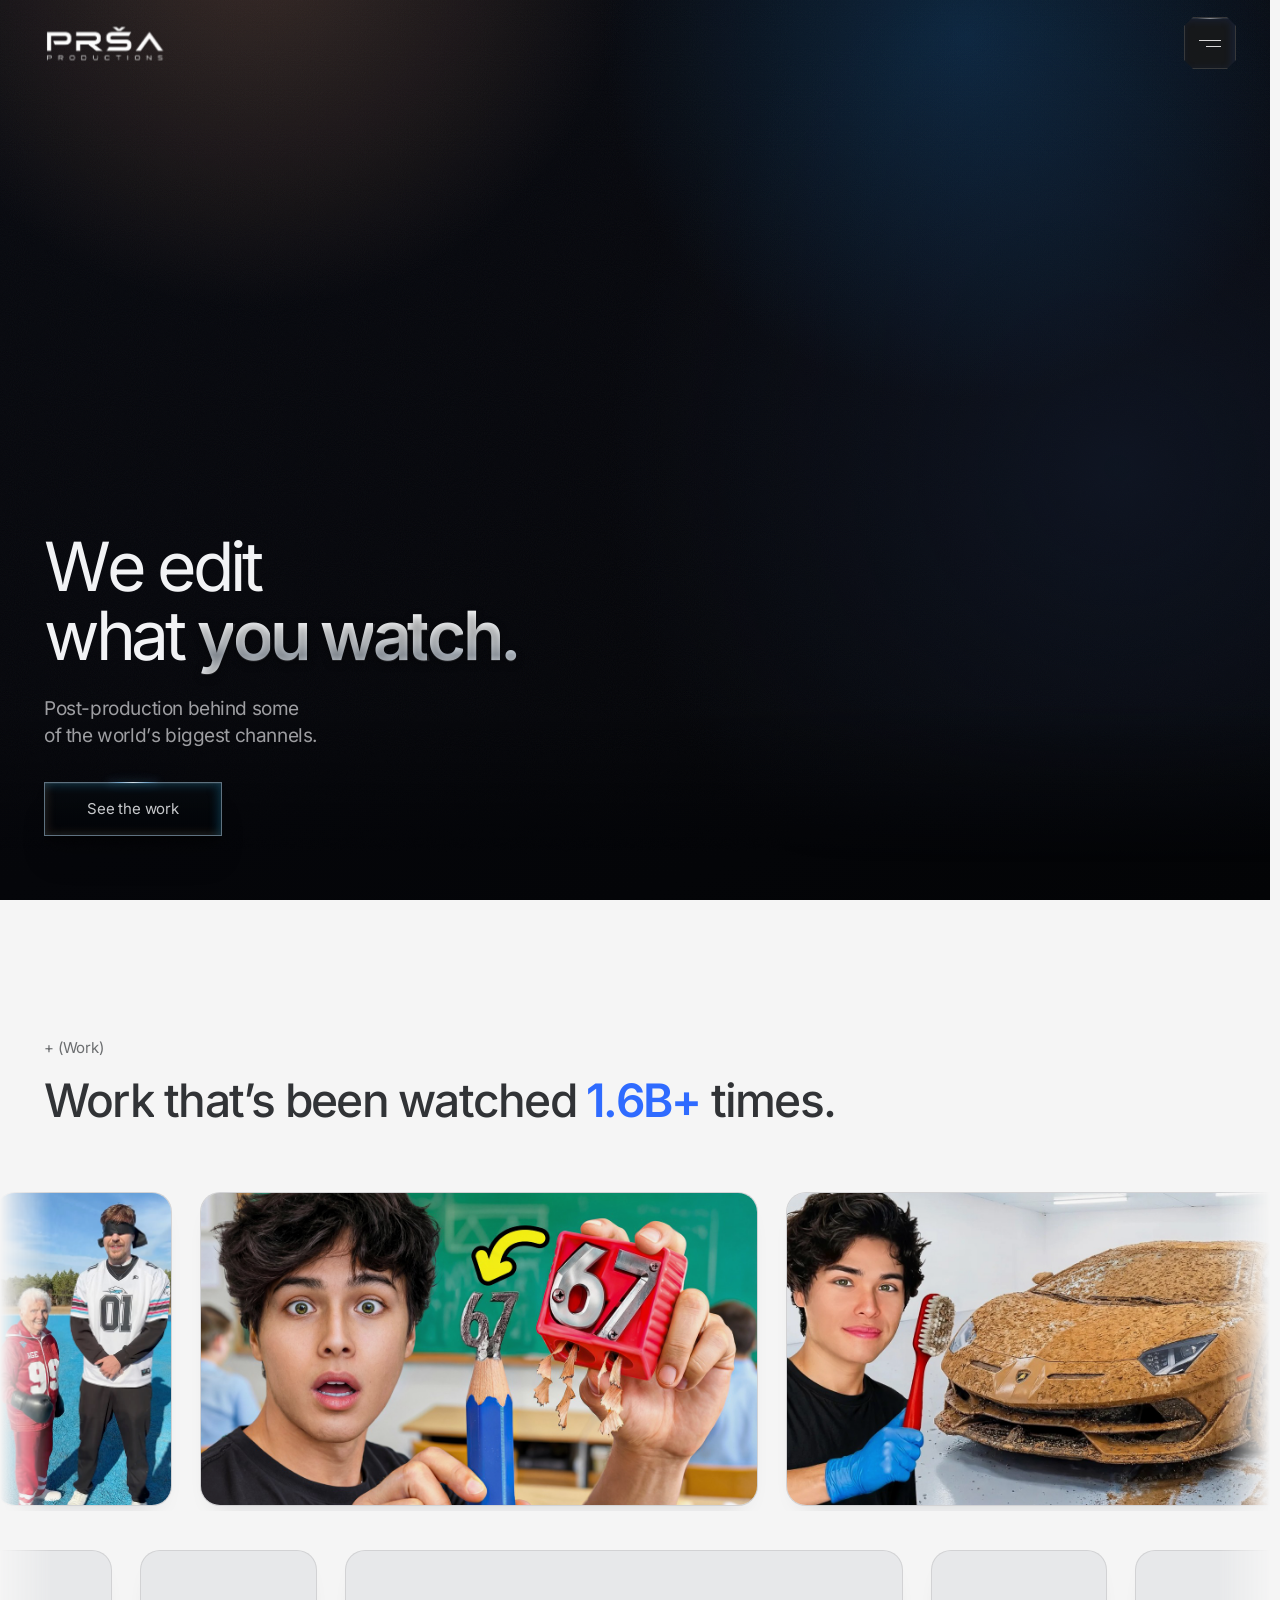
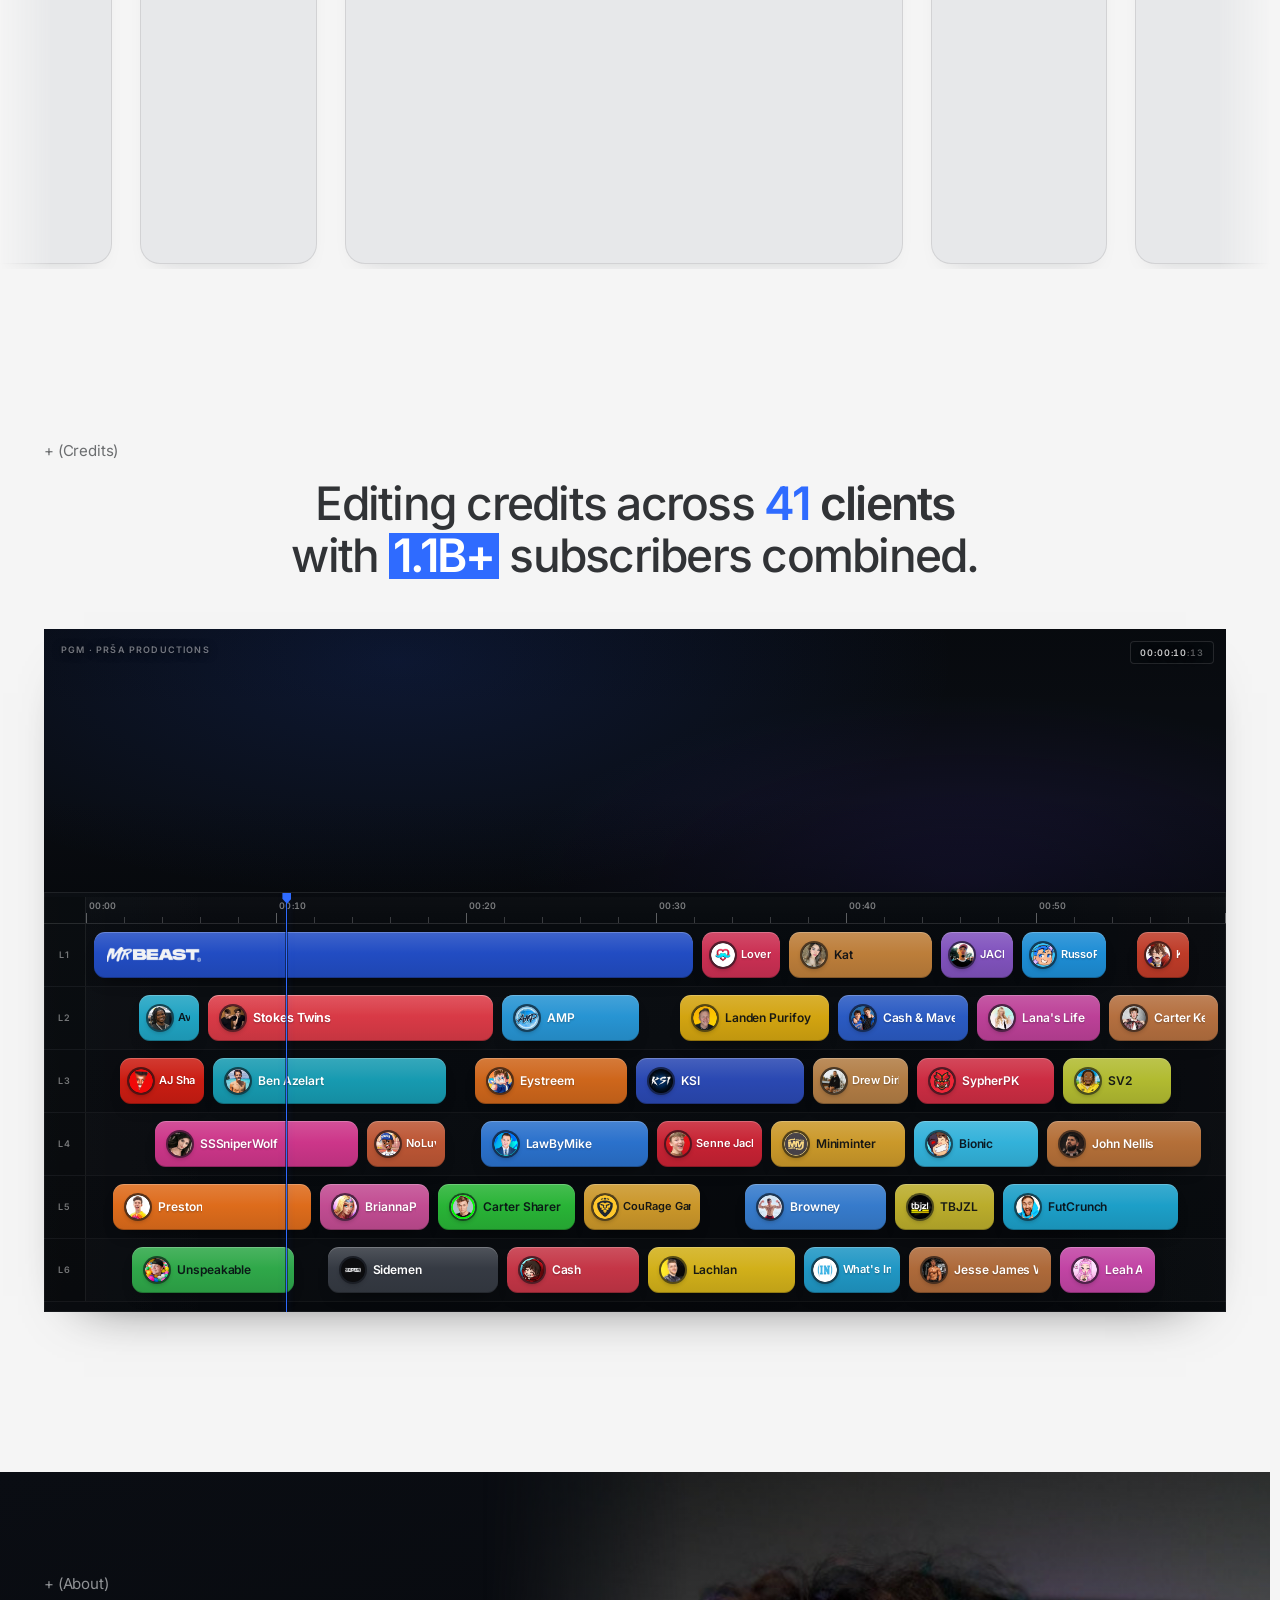
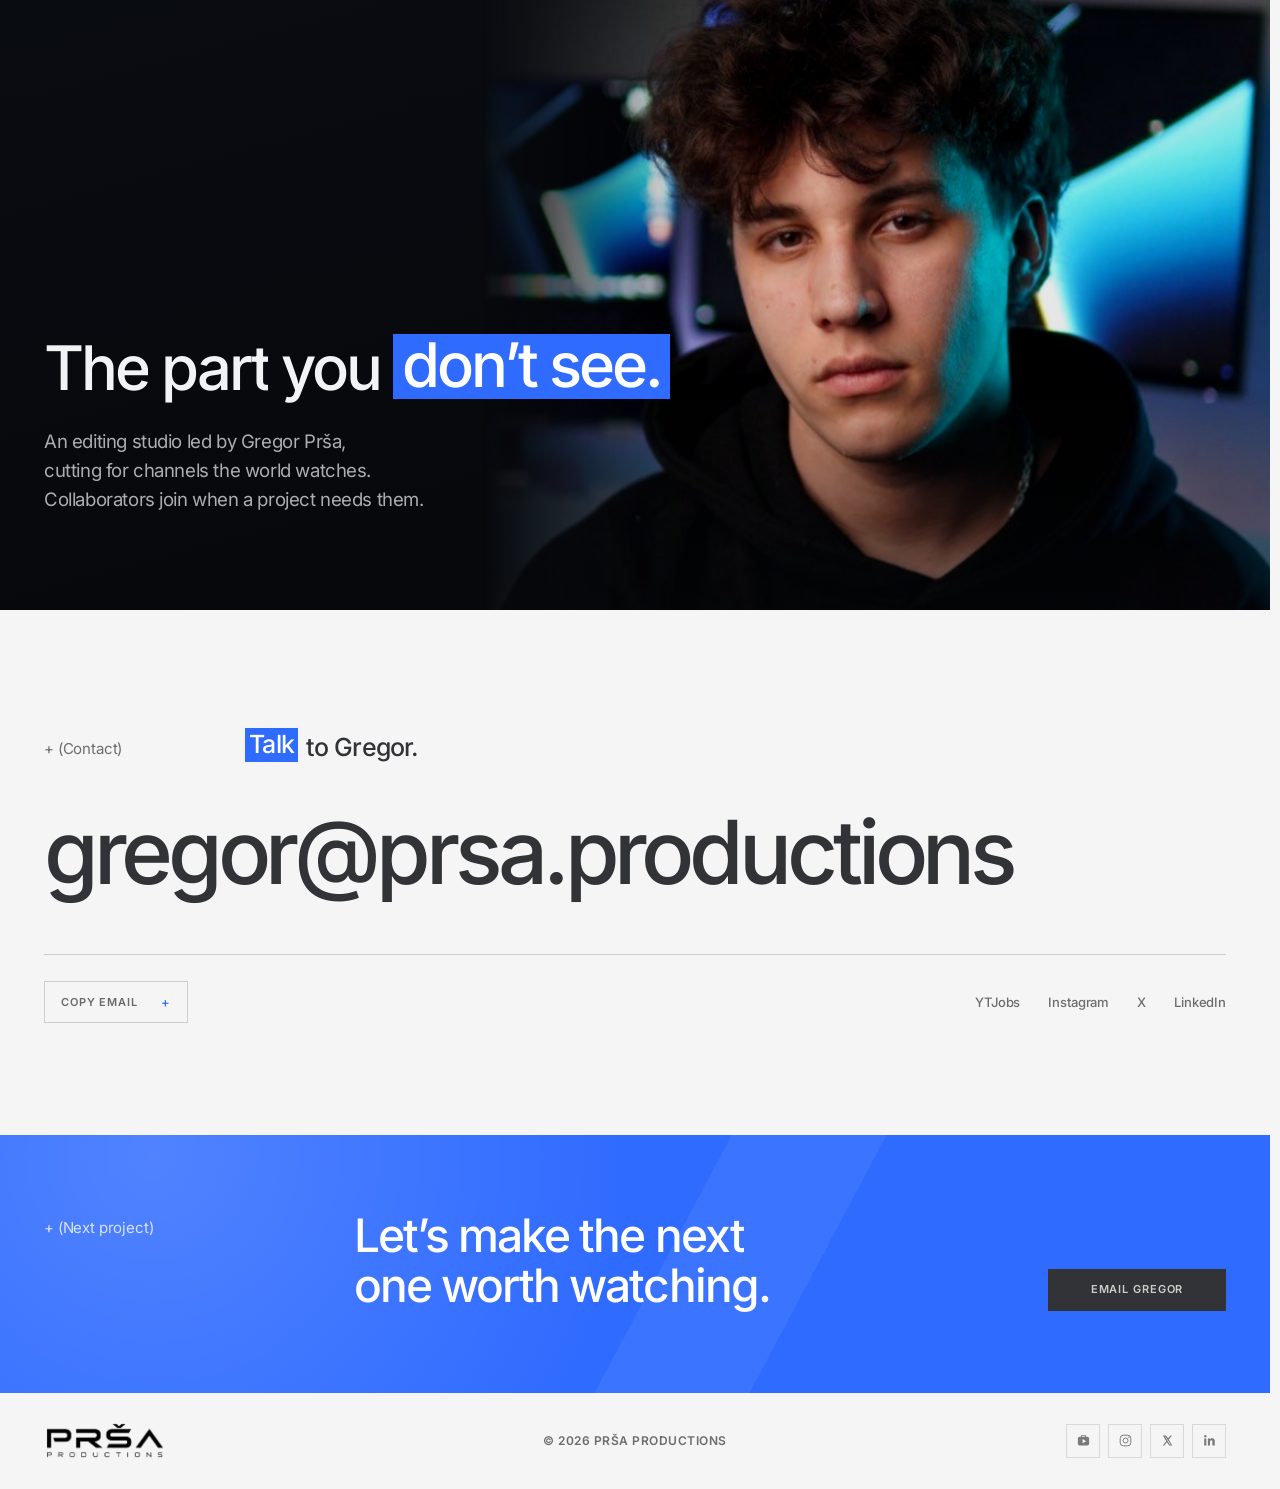
==== commit e9dcec0e: "Guarantee a release for every belt park condition Codex review on PR #2 caught two ways the belt cou" ====
--- a/index.html
+++ b/index.html
@@ -1573,8 +1573,9 @@
 // "when you hover over it, it stops moving, and u move in"). The rail is a scroll container at all widths and
 // this rAF drives it; the old desktop CSS marquee was removed because a keyframed transform cannot be grabbed.
 // Hovering with a mouse STOPS the belt dead (not a slow-down - Gregor asked for a full stop) and the pointer
-// takes over: drag it, wheel it, flick it. Touch keeps the drift-then-resume behaviour so the belt never fights
-// a thumb. The aria-hidden duplicate set makes the loop seamless in both directions.
+// takes over: drag it by hand or wheel it (there is no release-velocity inertia on mouse drags - the belt picks
+// its ambient pace back up when you let go; touch keeps the platform's own inertial scrolling). Touch also keeps
+// drift-then-resume so the belt never fights a thumb. The aria-hidden duplicate set makes the loop seamless.
 function initRailDrift() {
   if (window.__railDriftAbort) window.__railDriftAbort.abort();
   const controller = new AbortController();
@@ -1619,9 +1620,13 @@
       clearTimeout(resumeTimer);
       resumeTimer = setTimeout(() => { held = false; }, 1500);
     };
-    ['pointerdown', 'touchstart', 'wheel'].forEach((type) =>
+    ['pointerdown', 'touchstart'].forEach((type) =>
       rail.addEventListener(type, hold, { passive: true, signal }));
-    ['pointerup', 'pointercancel', 'touchend', 'touchcancel'].forEach((type) =>
+    // a wheel/trackpad gesture has no release event of its own, so it holds AND arms the countdown in the same
+    // breath - each new notch re-arms it and the belt picks up 1.5s after the last one. Putting `wheel` in the
+    // hold list alone parks the rail forever the first time anyone scrolls across it.
+    rail.addEventListener('wheel', () => { hold(); release(); }, { passive: true, signal });
+    ['touchend', 'touchcancel'].forEach((type) =>
       rail.addEventListener(type, release, { passive: true, signal }));
     rail.addEventListener('pointerenter', (event) => { if (event.pointerType === 'mouse') hovered = true; }, { signal });
     rail.addEventListener('pointerleave', (event) => { if (event.pointerType === 'mouse') hovered = false; }, { signal });
@@ -1662,7 +1667,11 @@
       rail.classList.remove('is-dragging');
       if (rail.hasPointerCapture?.(dragId)) rail.releasePointerCapture(dragId);
     };
-    ['pointerup', 'pointercancel'].forEach((type) => rail.addEventListener(type, endDrag, { signal }));
+    // the release listens on the WINDOW, not the rail: under the slop threshold no capture has been claimed, so
+    // a press that ends anywhere else - drag straight up off the rail and let go - never reaches a rail-bound
+    // listener, and `dragging`/`held` would stay set with the belt parked and the grabbing cursor stuck on.
+    ['pointerup', 'pointercancel'].forEach((type) =>
+      window.addEventListener(type, (event) => { endDrag(event); release(); }, { signal }));
     rail.addEventListener('click', (event) => {
       if (dragged <= SLOP) return;
       event.preventDefault();
@@ -1670,11 +1679,19 @@
       dragged = 0;
     }, { capture: true, signal });
 
+    // Only KEYBOARD focus parks the belt - someone arrowing/tabbing along the cards must not have the floor
+    // slide under them. Plain `rail.contains(activeElement)` parked it for mouse focus too, and clicking a card
+    // leaves that card focused: watch a video, close the player, and the rail never moved again.
+    const keyboardFocusInside = () => {
+      const active = document.activeElement;
+      if (!active || !rail.contains(active)) return false;
+      try { return active.matches(':focus-visible'); } catch { return true; }
+    };
     const tick = (now) => {
       frame = requestAnimationFrame(tick);
       const dt = last ? Math.min((now - last) / 1000, 0.05) : 0;
       last = now;
-      const parked = dragging || held || (hoverStops && hovered) || rail.contains(document.activeElement)
+      const parked = dragging || held || (hoverStops && hovered) || keyboardFocusInside()
         || document.body.classList.contains('work-player-open');
       if (parked || !visible || !dt) return;
       const width = span();
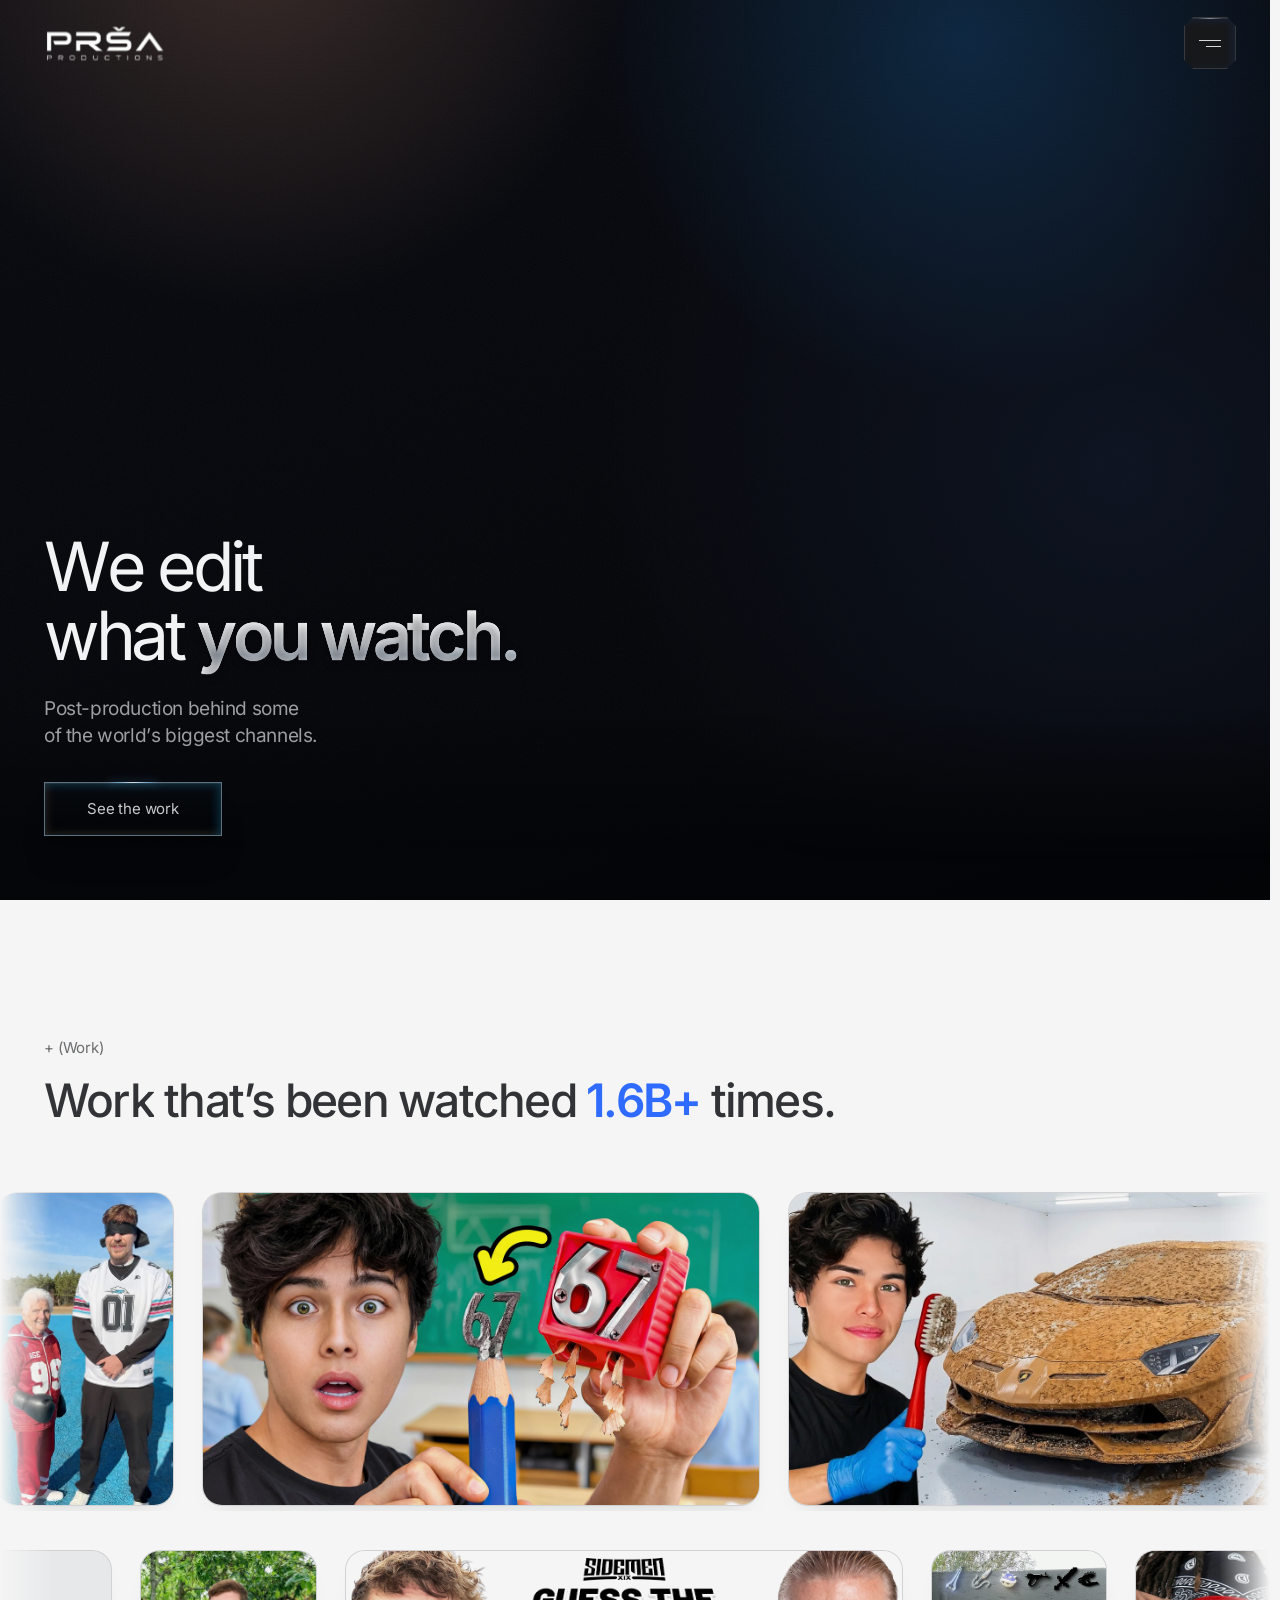
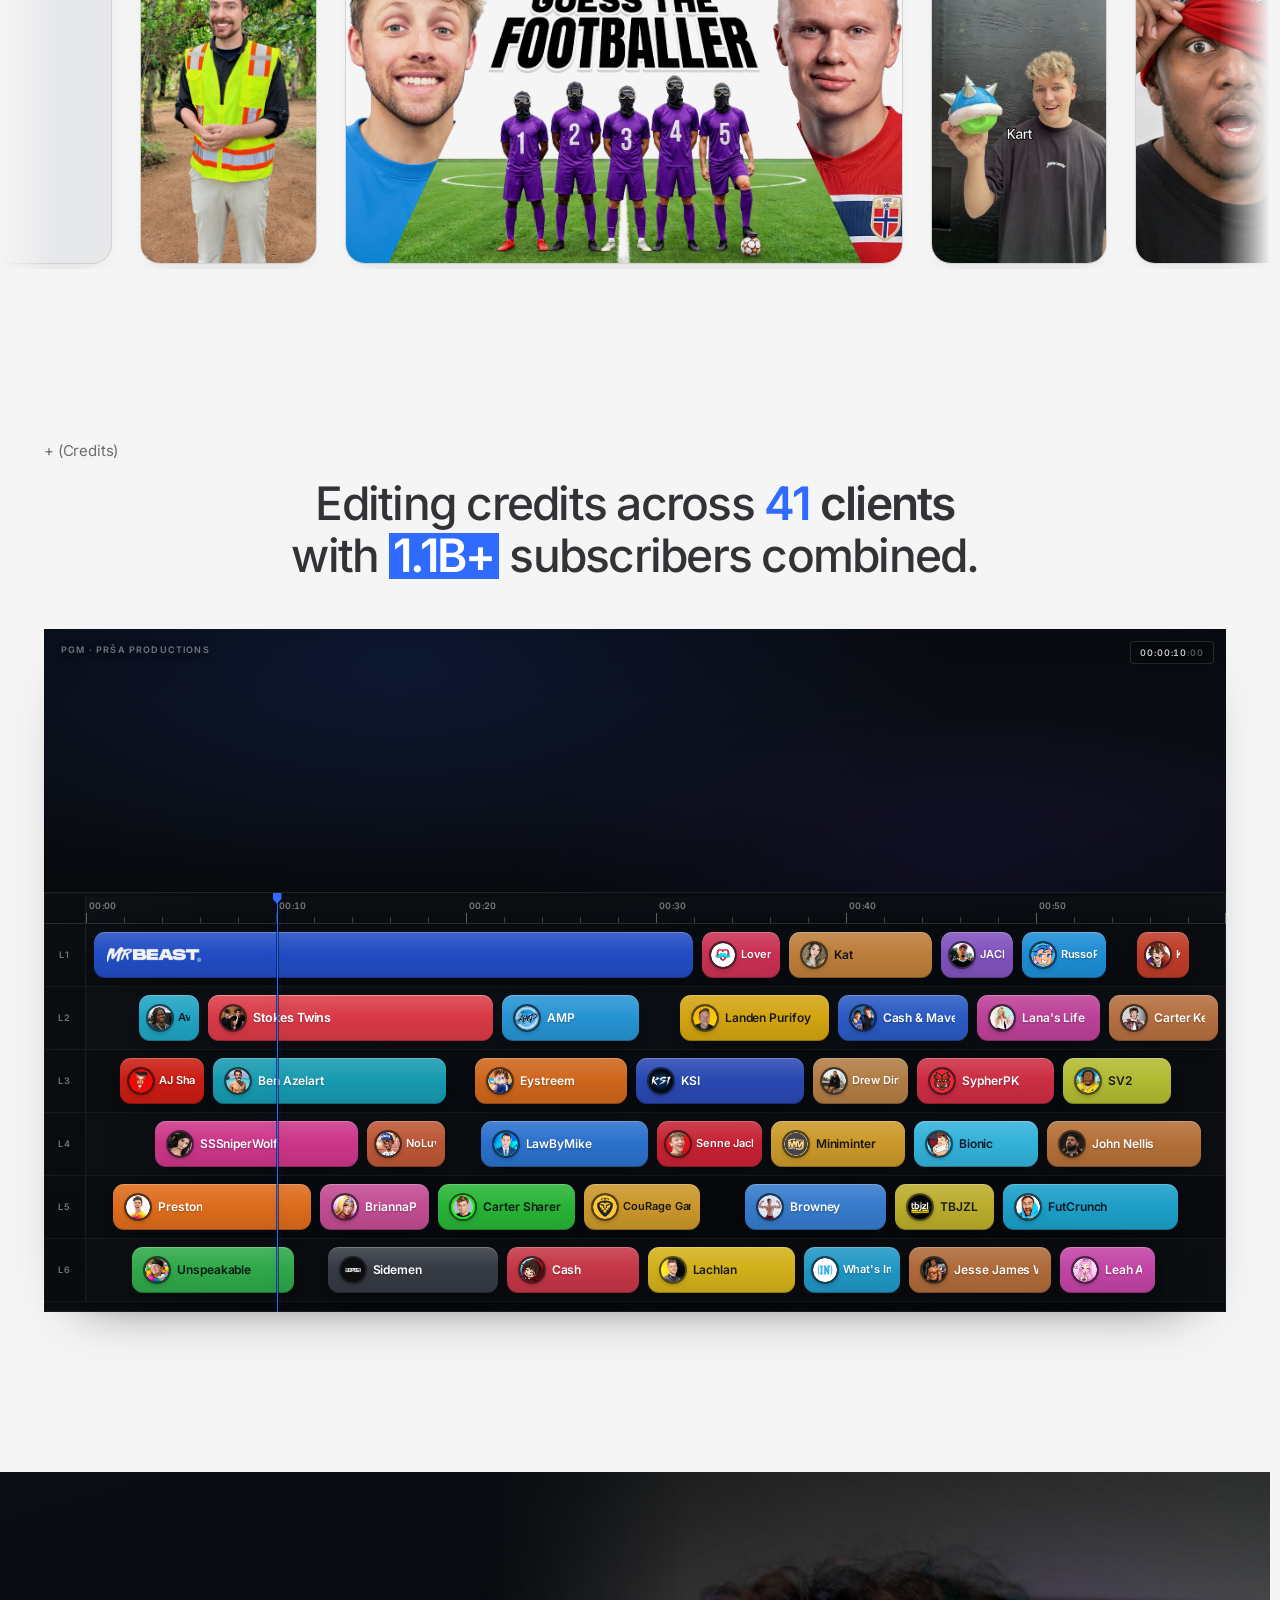
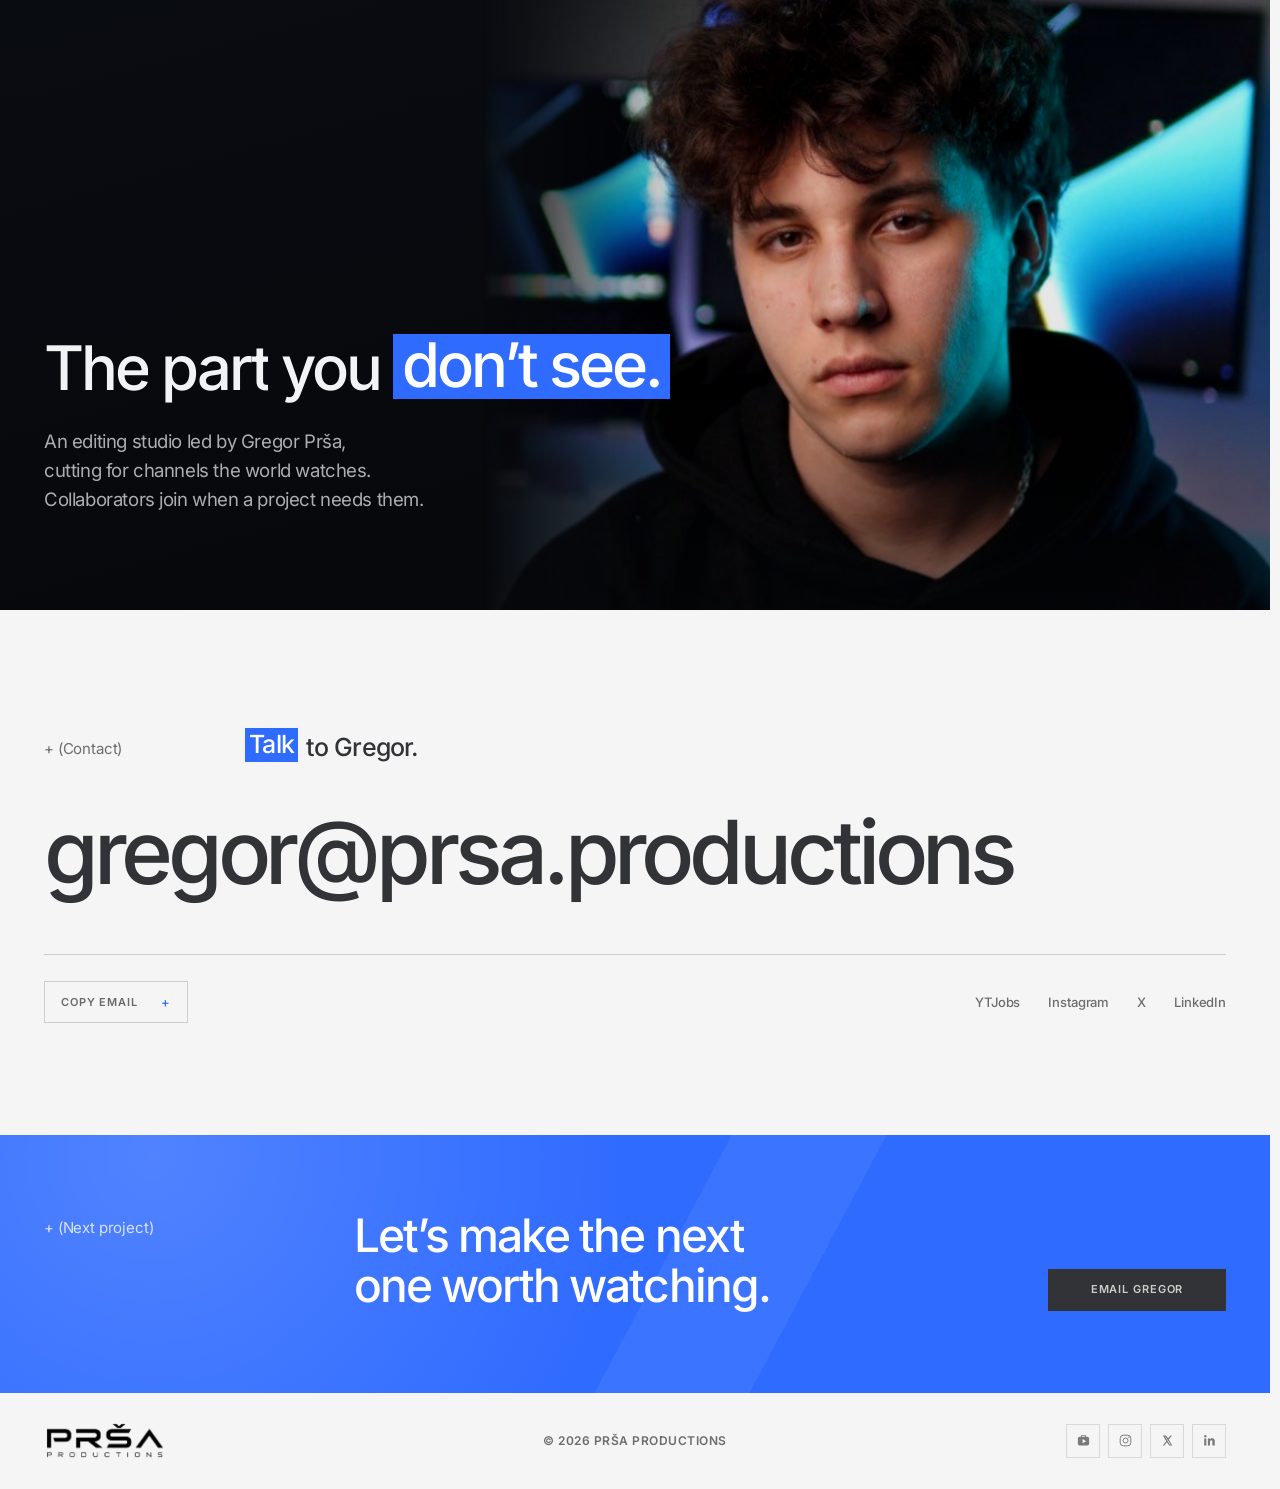
==== commit e3e010ed: "Make the Work player a screening room lit by the client Graphical audit pass over both widths, with " ====
--- a/index.html
+++ b/index.html
@@ -443,6 +443,26 @@
   });
 }
 
+// A clip's plate IS the channel's own brand colour - the colour their avatar/logo is actually built on
+// (Gregor, Aug 2: "brand color needs to be the BG color on each icon on timeline... aka yellow here" on
+// Lachlan). Every entry below is read off that channel's art in assets/channels; where the avatar is a plain
+// photograph with no designed colour (Kat, John Nellis, Drew Dirksen, Jesse James West, AveryB, JACK TV,
+// Browney, Carter Kench, Lana's Life) the plate stays a curated tone. Never guess a colour a channel
+// doesn't use, and keep every value distinct - two byte-identical plates read as one client.
+const CHANNEL_PLATES = {
+  'MrBeast': '#2453D6', 'Stokes Twins': '#E23B47', 'Ben Azelart': '#18AAC2', 'SSSniperWolf': '#E23A96', 'Preston': '#F5761C',
+  'Sidemen': '#3A3F48', 'FutCrunch': '#1EAFDC', 'Unspeakable': '#33B94F', 'LawByMike': '#2E7CE0', 'KSI': '#2E4FC4',
+  'Landen Purifoy': '#E9B510', 'John Nellis': '#C77A3C', 'Eystreem': '#E4701C', 'AMP': '#2AA3E8', 'Browney': '#3B87E0',
+  'Kat': '#D08A3E', 'Cash': '#D93A4C', 'Miniminter': '#E0A82C', 'SypherPK': '#E23048', 'Jesse James West': '#C0743E',
+  "Lana's Life": '#D046A6', 'Bionic': '#37C4F0', 'Carter Kench': '#C77A44', 'BriannaPlayz': '#D653A0', 'SV2': '#C4CE34',
+  'Cash & Maverick': '#2E63D6', 'TBJZL': '#CEBE2E', 'Leah Ashe': '#D64AB4', 'Drew Dirksen': '#C4894A', 'LoverFella': '#E0335A',
+  'RussoPlays': '#1F9BEA', 'CouRage Gaming': '#E0A62C', "What's Inside": '#22A6D8', 'NoLuvMar': '#D05E38', 'AJ Shabeel': '#E01E12',
+  'Carter Sharer': '#2CC63A', 'Senne Jackson': '#DC2437', 'Lachlan': '#E8C21A', 'Kenji': '#D2402A', 'AveryB': '#22B4D6', 'JACK TV': '#8E5AD0'
+};
+// the Work player lights its room from the same map - one source of truth for a channel's colour
+const channelOf = (videoId) => (window.PRSA_VIDEOS || []).find((v) => v.id === videoId)?.channel || '';
+const plateOf = (channel) => CHANNEL_PLATES[channel] || '';
+
 function renderCredits() {
   const board = byId('creditsBoard');
   if (!board || !credits.length) return;
@@ -455,22 +475,6 @@
     statement.innerHTML = 'Editing credits across <span class="hl-ink"><i class="hl-count">' + credits.length + '</i> clients</span> with <strong>' + label + '</strong> subscribers combined.';
     prepareStatement(statement);
   }
-  // A clip's plate IS the channel's own brand colour - the colour their avatar/logo is actually built on
-  // (Gregor, Aug 2: "brand color needs to be the BG color on each icon on timeline... aka yellow here" on
-  // Lachlan). Every entry below is read off that channel's art in assets/channels; where the avatar is a plain
-  // photograph with no designed colour (Kat, John Nellis, Drew Dirksen, Jesse James West, AveryB, JACK TV,
-  // Browney, Carter Kench, Lana's Life) the plate stays a curated tone. Never guess a colour a channel
-  // doesn't use, and keep every value distinct - two byte-identical plates read as one client.
-  const CHANNEL_PLATES = {
-    'MrBeast': '#2453D6', 'Stokes Twins': '#E23B47', 'Ben Azelart': '#18AAC2', 'SSSniperWolf': '#E23A96', 'Preston': '#F5761C',
-    'Sidemen': '#3A3F48', 'FutCrunch': '#1EAFDC', 'Unspeakable': '#33B94F', 'LawByMike': '#2E7CE0', 'KSI': '#2E4FC4',
-    'Landen Purifoy': '#E9B510', 'John Nellis': '#C77A3C', 'Eystreem': '#E4701C', 'AMP': '#2AA3E8', 'Browney': '#3B87E0',
-    'Kat': '#D08A3E', 'Cash': '#D93A4C', 'Miniminter': '#E0A82C', 'SypherPK': '#E23048', 'Jesse James West': '#C0743E',
-    "Lana's Life": '#D046A6', 'Bionic': '#37C4F0', 'Carter Kench': '#C77A44', 'BriannaPlayz': '#D653A0', 'SV2': '#C4CE34',
-    'Cash & Maverick': '#2E63D6', 'TBJZL': '#CEBE2E', 'Leah Ashe': '#D64AB4', 'Drew Dirksen': '#C4894A', 'LoverFella': '#E0335A',
-    'RussoPlays': '#1F9BEA', 'CouRage Gaming': '#E0A62C', "What's Inside": '#22A6D8', 'NoLuvMar': '#D05E38', 'AJ Shabeel': '#E01E12',
-    'Carter Sharer': '#2CC63A', 'Senne Jackson': '#DC2437', 'Lachlan': '#E8C21A', 'Kenji': '#D2402A', 'AveryB': '#22B4D6', 'JACK TV': '#8E5AD0'
-  };
   const plateLuma = (hex) => {
     const h = String(hex).replace('#', '');
     const r = parseInt(h.slice(0, 2), 16) * 0.9 + 13 * 0.1;
@@ -784,6 +788,10 @@
 
     title.textContent = workTitle;
     source.href = link.href;
+    // RELIGHT THE ROOM IN THE CLIENT'S COLOUR - the credits monitor and the case pages already do this, and the
+    // player is the third place a single channel owns the frame. Unattributed videos fall back to the site blue.
+    const glow = plateOf(channelOf(id));
+    player.style.setProperty('--player-glow', glow || 'var(--blue)');
     player.classList.toggle('work-player--portrait', format === 'portrait');
     stage.classList.remove('is-ready', 'poster-unavailable');
     poster.hidden = false;
@@ -828,7 +836,7 @@
     document.body.classList.add('work-player-open');
     document.documentElement.classList.add('work-player-open');
     if (window.__lenisInstance) window.__lenisInstance.stop();
-    if (themeColor) themeColor.content = '#F5F5F5';
+    if (themeColor) themeColor.content = '#05070a';   // the player is a dark room, and the phone chrome follows it
     if (status) status.textContent = 'Playing ' + workTitle;
     requestAnimationFrame(() => {
       player.classList.add('is-open');
--- a/styles.css
+++ b/styles.css
@@ -385,28 +385,36 @@
 .tl-browse-meta{color:rgba(255,255,255,.4);font-size:9px;font-weight:600;letter-spacing:.08em;text-transform:uppercase}
 body:not(.cs-body){-webkit-user-select:none;user-select:none}
 .contact-email{-webkit-user-select:text;user-select:text}
-.work-player{position:fixed;inset:0;width:100%;max-width:none;height:100%;max-height:none;margin:0;padding:0;border:0;overflow:hidden;background:var(--field);color:var(--ink);opacity:0;visibility:hidden;transition:opacity .28s var(--ease),visibility 0s linear .62s}
+/* THE SCREENING ROOM (Aug 2) - the player used to be a dark card marooned on the white field, which read like a
+   document viewer; a video belongs in a dark room. Same grammar as the case-page player and the credits monitor:
+   a key light top-left and a counter light lower-right, both mixed from the CLIENT'S own colour (`--player-glow`,
+   set per video in openPlayer from CHANNEL_PLATES). The light world is untouched - a modal is chrome, not a
+   section, so this does not open the door to more dark rooms on the page itself. */
+.work-player{position:fixed;inset:0;left:0;width:100vw;max-width:none;height:100%;max-height:none;margin:0;padding:0;border:0;overflow:hidden;--player-glow:var(--blue);background:#05070a;color:#fff;opacity:0;visibility:hidden;transition:opacity .28s var(--ease),visibility 0s linear .62s}
 .work-player[open]{display:block}
 .work-player::backdrop{background:transparent}
 .work-player.is-open{opacity:1;visibility:visible;transition:opacity .28s var(--ease),visibility 0s linear 0s}
 .work-player.is-closing{pointer-events:none}
-.work-player-field{position:absolute;inset:0;z-index:0;background:var(--field)}
+.work-player-field{position:absolute;inset:0;z-index:0;background:linear-gradient(168deg,#0a0d13,#05070a 64%)}
+.work-player-field::before,.work-player-field::after{content:"";position:absolute;inset:0;pointer-events:none;transition:background .5s var(--ease)}
+.work-player-field::before{background:radial-gradient(76% 62% at 16% 4%,color-mix(in srgb,var(--player-glow) 17%,transparent),transparent 68%)}
+.work-player-field::after{background:radial-gradient(64% 58% at 88% 98%,color-mix(in srgb,var(--player-glow) 13%,transparent),transparent 66%);filter:hue-rotate(26deg)}
 .work-player-top{position:absolute;z-index:4;top:0;left:max(var(--pad),env(safe-area-inset-left));right:max(var(--pad),env(safe-area-inset-right));height:86px;display:flex;align-items:center;justify-content:space-between;pointer-events:none}
-.work-player-wordmark{width:auto;height:39px;filter:invert(1)}
-.work-player-close{position:relative;isolation:isolate;width:52px;height:52px;border:1px solid rgba(255,255,255,.16);outline:0;overflow:hidden;background:rgba(26,26,26,.88);-webkit-backdrop-filter:blur(28px) saturate(1.18);backdrop-filter:blur(28px) saturate(1.18);color:#fff;pointer-events:auto;clip-path:polygon(9px 0,calc(100% - 9px) 0,100% 9px,100% calc(100% - 9px),calc(100% - 9px) 100%,9px 100%,0 calc(100% - 9px),0 9px);box-shadow:0 12px 30px -10px rgba(15,17,21,.42),inset 0 1px 0 rgba(255,255,255,.08),inset -3px 2px 8px rgba(47,107,255,.13);transition:background .24s var(--ease),border-color .24s var(--ease),transform .28s var(--ease-spring),box-shadow .28s var(--ease)}
+.work-player-wordmark{width:auto;height:39px;opacity:.9}
+.work-player-close{position:relative;isolation:isolate;width:52px;height:52px;border:1px solid rgba(255,255,255,.14);outline:0;overflow:hidden;background:rgba(255,255,255,.055);-webkit-backdrop-filter:blur(28px) saturate(1.18);backdrop-filter:blur(28px) saturate(1.18);color:#fff;pointer-events:auto;clip-path:polygon(9px 0,calc(100% - 9px) 0,100% 9px,100% calc(100% - 9px),calc(100% - 9px) 100%,9px 100%,0 calc(100% - 9px),0 9px);box-shadow:0 12px 30px -10px rgba(15,17,21,.42),inset 0 1px 0 rgba(255,255,255,.08),inset -3px 2px 8px rgba(47,107,255,.13);transition:background .24s var(--ease),border-color .24s var(--ease),transform .28s var(--ease-spring),box-shadow .28s var(--ease)}
 .work-player-close::before{content:"";position:absolute;z-index:-1;inset:0;background:linear-gradient(118deg,transparent 35%,rgba(47,107,255,.22),transparent 68%);opacity:0;transition:opacity .3s var(--ease)}
 .work-player-close::after{content:"";position:absolute;top:0;left:24%;width:52%;height:1px;background:linear-gradient(90deg,transparent,rgba(255,255,255,.72),transparent);opacity:.7;pointer-events:none}
 .work-player-close span{position:absolute;inset:0;transition:transform .32s var(--ease-spring)}
 .work-player-close i{position:absolute;left:16px;top:25px;width:20px;height:1.5px;background:currentColor;border-radius:1px}
 .work-player-close i:first-child{transform:rotate(45deg)}
 .work-player-close i:last-child{transform:rotate(-45deg)}
-.work-player-close:hover,.work-player-close:focus-visible{border-color:rgba(255,255,255,.28);background:#111318;transform:scale(.98);box-shadow:0 15px 34px -10px rgba(0,0,0,.58),inset 0 1px 0 rgba(255,255,255,.12),inset -3px 2px 9px rgba(47,107,255,.22)}
+.work-player-close:hover,.work-player-close:focus-visible{border-color:rgba(255,255,255,.34);background:rgba(255,255,255,.11);transform:scale(.98);box-shadow:0 15px 34px -10px rgba(0,0,0,.58),inset 0 1px 0 rgba(255,255,255,.12),inset -3px 2px 9px rgba(47,107,255,.22)}
 .work-player-close:hover::before,.work-player-close:focus-visible::before{opacity:1}
 .work-player-close:hover span,.work-player-close:focus-visible span{transform:rotate(90deg)}
 .work-player-close:focus-visible{outline:2px solid rgba(47,107,255,.78);outline-offset:4px}
 .work-player-shell{position:relative;z-index:2;width:100%;height:100vh;height:100dvh;padding:clamp(94px,10vh,112px) max(var(--pad),env(safe-area-inset-right)) max(18px,env(safe-area-inset-bottom)) max(var(--pad),env(safe-area-inset-left));display:flex;align-items:center;justify-content:center;overflow-x:hidden;overflow-y:auto;overscroll-behavior:contain;scrollbar-width:none}
 .work-player-shell::-webkit-scrollbar{display:none}
-.work-player-window{--player-width:min(100%,1560px,calc((100vh - 222px) * 1.7778));--player-width:min(100%,1560px,calc((100dvh - 222px) * 1.7778));position:relative;width:var(--player-width);max-width:100%;margin:auto;display:flex;flex-direction:column;flex:0 0 auto;overflow:hidden;border:1px solid rgba(6,8,12,.18);border-radius:12px;background:linear-gradient(165deg,#0a0d13,#05070a 68%);box-shadow:0 34px 80px -36px rgba(15,18,24,.52),0 12px 32px -18px rgba(15,18,24,.34),inset 0 1px 0 rgba(255,255,255,.09);opacity:0;filter:blur(6px);transform:translateY(22px) scale(.985);transition:opacity .42s .02s var(--ease),filter .52s .02s var(--ease-silk),transform .58s .02s var(--ease-silk)}
+.work-player-window{--player-width:min(100%,1560px,calc((100vh - 222px) * 1.7778));--player-width:min(100%,1560px,calc((100dvh - 222px) * 1.7778));position:relative;width:var(--player-width);max-width:100%;margin:auto;display:flex;flex-direction:column;flex:0 0 auto;overflow:hidden;border:1px solid rgba(255,255,255,.1);border-radius:12px;background:linear-gradient(165deg,#0e1219,#070a0f 70%);box-shadow:0 46px 110px -40px rgba(0,0,0,.9),0 16px 44px -26px rgba(0,0,0,.7),0 0 0 1px rgba(255,255,255,.03),inset 0 1px 0 rgba(255,255,255,.07);opacity:0;filter:blur(6px);transform:translateY(22px) scale(.985);transition:opacity .42s .02s var(--ease),filter .52s .02s var(--ease-silk),transform .58s .02s var(--ease-silk)}
 .work-player-window::after{content:"";position:absolute;z-index:6;inset:0;border-radius:inherit;box-shadow:inset 0 0 0 1px rgba(255,255,255,.045);pointer-events:none}
 .work-player.is-open .work-player-window{opacity:1;filter:none;transform:none}
 .work-player-stage{position:relative;width:100%;aspect-ratio:16/9;flex:0 0 auto;overflow:hidden;background:#020305}
@@ -422,7 +430,7 @@
 .work-player-loading i{position:absolute;top:0;left:-28%;width:28%;height:100%;background:linear-gradient(90deg,transparent,var(--blue),rgba(255,255,255,.9),transparent);box-shadow:0 0 12px rgba(47,107,255,.55);animation:workPlayerLoad 1.25s var(--ease) infinite}
 .work-player-stage.is-ready .work-player-loading{opacity:0}
 @keyframes workPlayerLoad{to{transform:translateX(460%)}}
-.work-player-meta{width:100%;min-height:88px;padding:17px 22px 19px;display:flex;align-items:flex-end;justify-content:space-between;gap:28px;border-top:1px solid rgba(255,255,255,.09);background:linear-gradient(180deg,rgba(255,255,255,.035),rgba(255,255,255,.012));color:#fff}
+.work-player-meta{width:100%;min-height:84px;padding:16px 22px;display:flex;align-items:center;justify-content:space-between;gap:28px;border-top:1px solid rgba(255,255,255,.09);background:linear-gradient(180deg,rgba(255,255,255,.035),rgba(255,255,255,.012));color:#fff}
 .work-player-copy{min-width:0;display:flex;flex-direction:column;gap:8px}
 .work-player-copy>span{color:rgba(255,255,255,.48);font-size:10px;font-weight:600;line-height:1;letter-spacing:.12em;text-transform:uppercase}
 .work-player-copy h2{overflow:hidden;max-width:min(960px,72vw);color:#fff;font-family:var(--font);font-size:clamp(18px,1.8vw,27px);font-weight:500;line-height:1.16;letter-spacing:-.032em;text-transform:none;text-overflow:ellipsis;white-space:nowrap}
@@ -433,11 +441,14 @@
 .work-player-source:focus-visible{outline:2px solid rgba(47,107,255,.58);outline-offset:5px}
 .work-player--portrait .work-player-window{--portrait-stage:min(440px,42vw,calc((100vh - 128px) * .5625));--portrait-stage:min(440px,42vw,calc((100dvh - 128px) * .5625));--portrait-dock:clamp(300px,28vw,410px);width:min(100%,calc(var(--portrait-stage) + var(--portrait-dock)));display:grid;grid-template-columns:var(--portrait-stage) minmax(0,1fr)}
 .work-player--portrait .work-player-stage{aspect-ratio:9/16}
-.work-player--portrait .work-player-meta{min-height:0;padding:clamp(25px,3vw,40px);flex-direction:column;align-items:stretch;justify-content:space-between;gap:28px;border-top:0;border-left:1px solid rgba(255,255,255,.09)}
+.work-player--portrait .work-player-meta{min-height:0;padding:clamp(25px,3vw,40px);flex-direction:column;align-items:stretch;justify-content:center;gap:24px;border-top:0;border-left:1px solid rgba(255,255,255,.09)}
 .work-player--portrait .work-player-copy{gap:12px}
 .work-player--portrait .work-player-copy h2{max-width:100%;font-size:clamp(24px,2.3vw,34px);line-height:1.08;white-space:normal;display:-webkit-box;-webkit-line-clamp:4;-webkit-box-orient:vertical}
 .work-player--portrait .work-player-source{align-self:flex-start}
-html.work-player-open{overflow:hidden;overscroll-behavior:none}
+/* release the reserved gutter with the scrollbar: `scrollbar-gutter:stable` keeps painting a strip of the page
+   canvas OUTSIDE the dialog's box, which was invisible while the player was light and is a seam of daylight
+   down the right edge of a dark room. */
+html.work-player-open{overflow:hidden;overscroll-behavior:none;scrollbar-gutter:auto}
 body.work-player-open{position:fixed;top:calc(var(--work-player-scroll-y,0px) * -1);left:0;right:0;width:100%;overflow:hidden;overscroll-behavior:none}
 .tl-body{position:relative;z-index:1;overflow-x:auto;overscroll-behavior-x:contain;cursor:crosshair;background:rgba(3,5,8,.2);scrollbar-width:thin;scrollbar-color:rgba(255,255,255,.2) transparent}
 .tl-body::-webkit-scrollbar{height:5px}
@@ -762,13 +773,13 @@
   .work-player-wordmark{height:27px}
   .work-player-close{width:48px;height:48px}
   .work-player-close i{left:14px;top:23px}
-  .work-player-shell{padding:78px max(var(--pad),env(safe-area-inset-right)) max(16px,env(safe-area-inset-bottom)) max(var(--pad),env(safe-area-inset-left))}
+  .work-player-shell{padding:78px max(20px,env(safe-area-inset-right)) max(16px,env(safe-area-inset-bottom)) max(20px,env(safe-area-inset-left))}
   .work-player-window{--player-width:min(100%,calc((100vh - 210px) * 1.7778));--player-width:min(100%,calc((100dvh - 210px) * 1.7778));border-radius:10px}
-  .work-player-meta{min-height:104px;padding:15px 17px 17px;align-items:flex-start}
+  .work-player-meta{min-height:0;padding:14px 16px 15px;align-items:flex-start}
   .work-player-copy h2{max-width:68vw;font-size:18px;line-height:1.22;white-space:normal;display:-webkit-box;-webkit-line-clamp:2;-webkit-box-orient:vertical}
   .work-player-source{padding-top:7px;font-size:10px}
   .work-player--portrait .work-player-window{--portrait-stage:min(430px,100%,calc((100vh - 235px) * .5625));--portrait-stage:min(430px,100%,calc((100dvh - 235px) * .5625));width:var(--portrait-stage);display:flex}
-  .work-player--portrait .work-player-meta{min-height:112px;padding:16px 17px 18px;gap:12px;border-top:1px solid rgba(255,255,255,.09);border-left:0}
+  .work-player--portrait .work-player-meta{min-height:0;padding:15px 16px 16px;gap:10px;border-top:1px solid rgba(255,255,255,.09);border-left:0}
   .work-player--portrait .work-player-copy{gap:8px}
   .work-player--portrait .work-player-copy h2{font-size:19px;line-height:1.16;-webkit-line-clamp:2}
   .about,.contact{padding:88px 0}
@@ -806,7 +817,7 @@
      2x2 social grid fought each other across a half-empty row. They now STACK - full-width control first, then the
      links as one left-aligned wrapping line under it. One column, one reading order. */
   .contact-utility{display:flex;flex-direction:column;align-items:stretch;margin-top:30px;padding-top:24px;gap:26px}
-  .contact-copy{width:100%;height:54px;justify-content:space-between;padding:0 20px}
+  .contact-copy{width:100%;height:54px;justify-content:center;gap:14px;padding:0 20px}
   .contact-elsewhere-links{display:flex;flex-wrap:wrap;justify-content:flex-start;gap:14px 26px}
   .contact-elsewhere-links a{min-height:32px}
   .footer-cta{padding:64px 0 68px}
@@ -973,7 +984,9 @@
 
 @media(max-width:520px){
   h2{font-size:68px}
-  .work-player-meta{flex-direction:column;gap:8px}
+  .work-player-meta{flex-direction:column;align-items:flex-start;gap:10px}
+  .work-player-copy{gap:7px}
+  .work-player-source{min-height:36px;padding:4px 0}
   .work-player-copy h2{max-width:100%}
   .tl-monitor{height:248px}
   .tl-monitor-card{gap:7px}
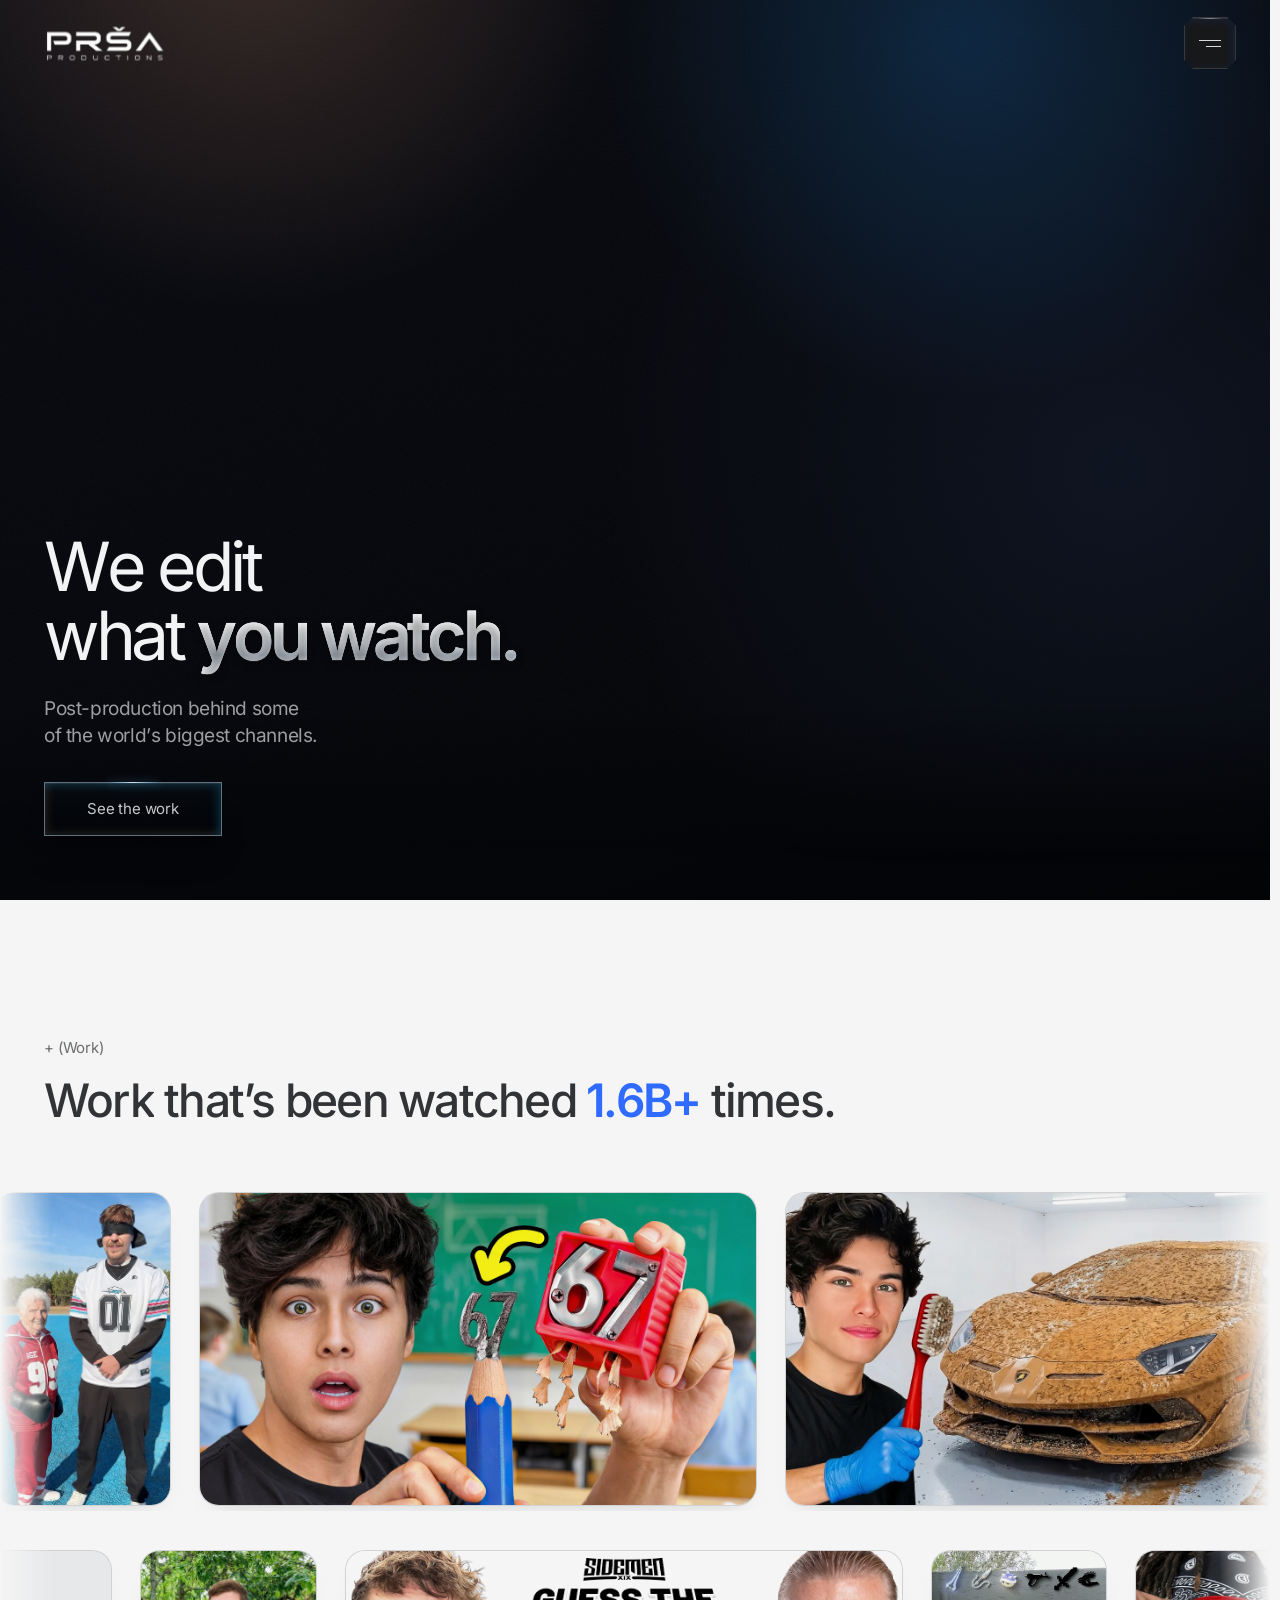
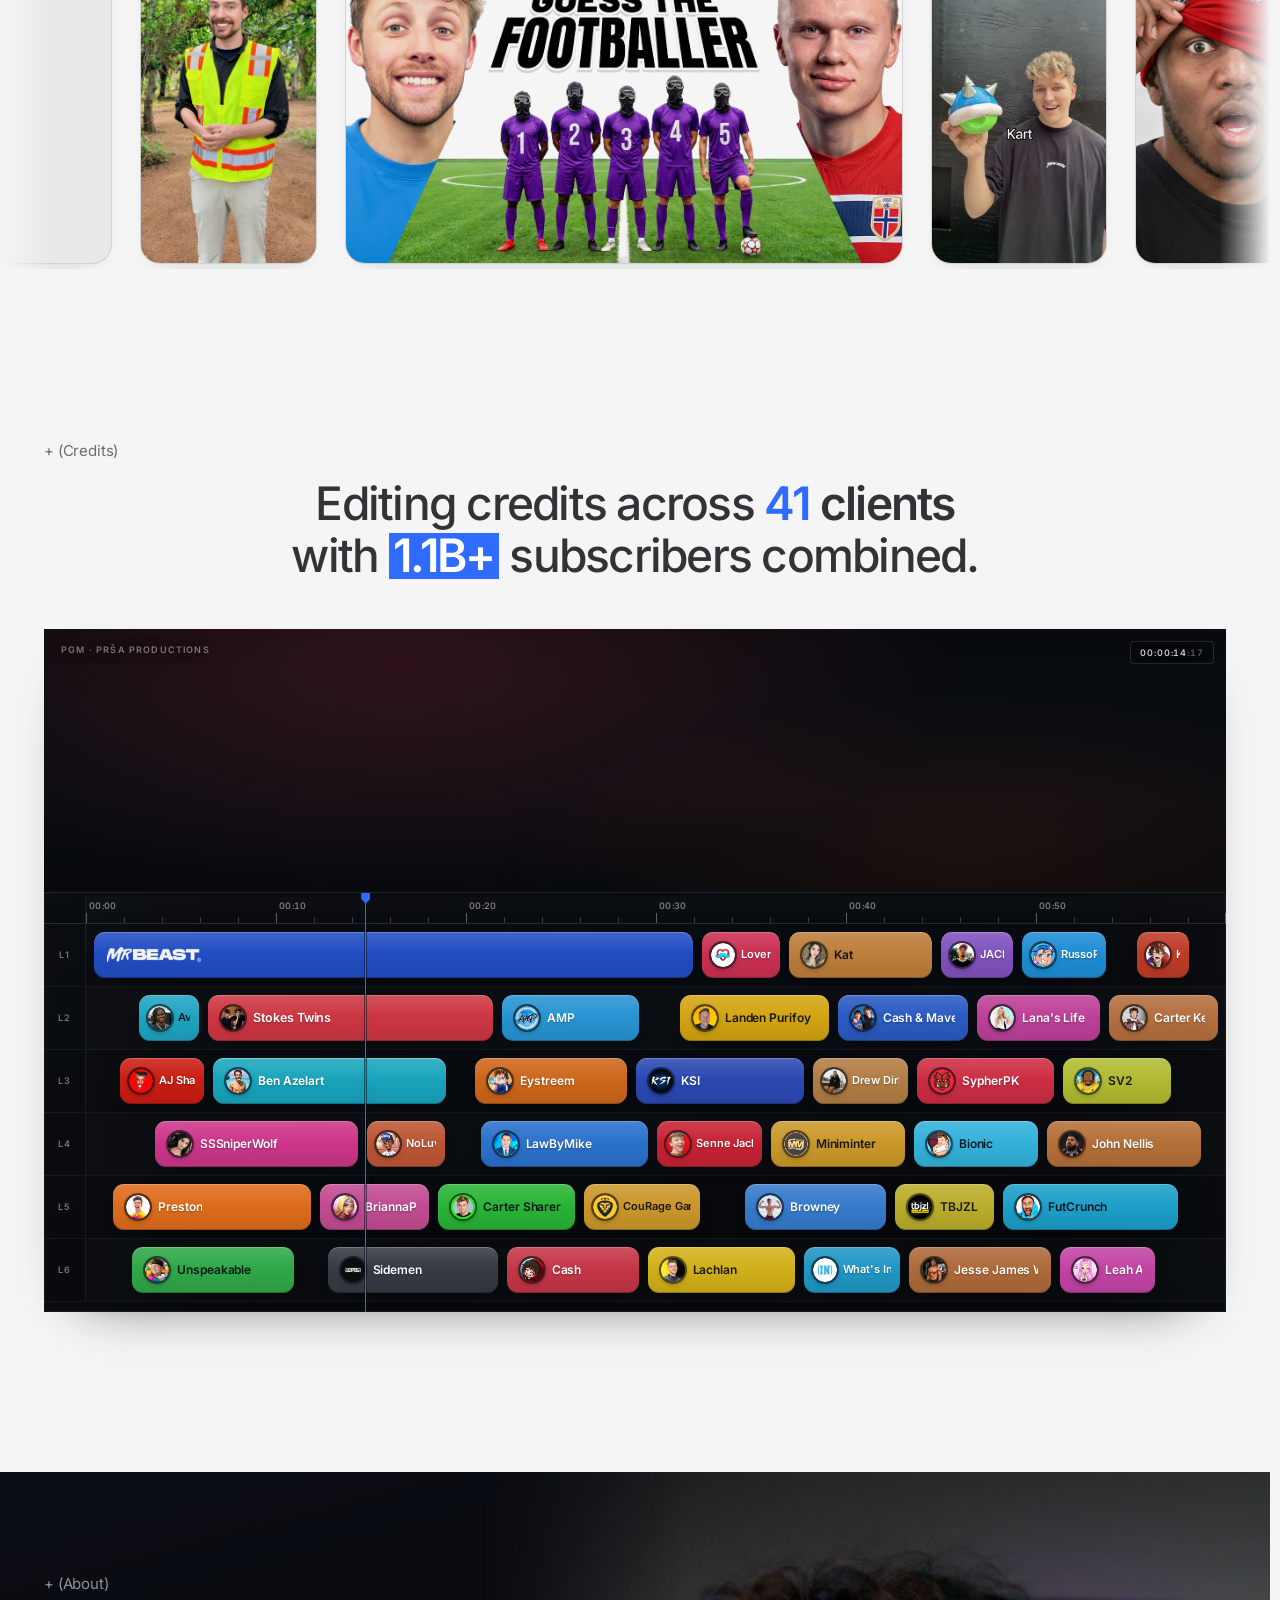
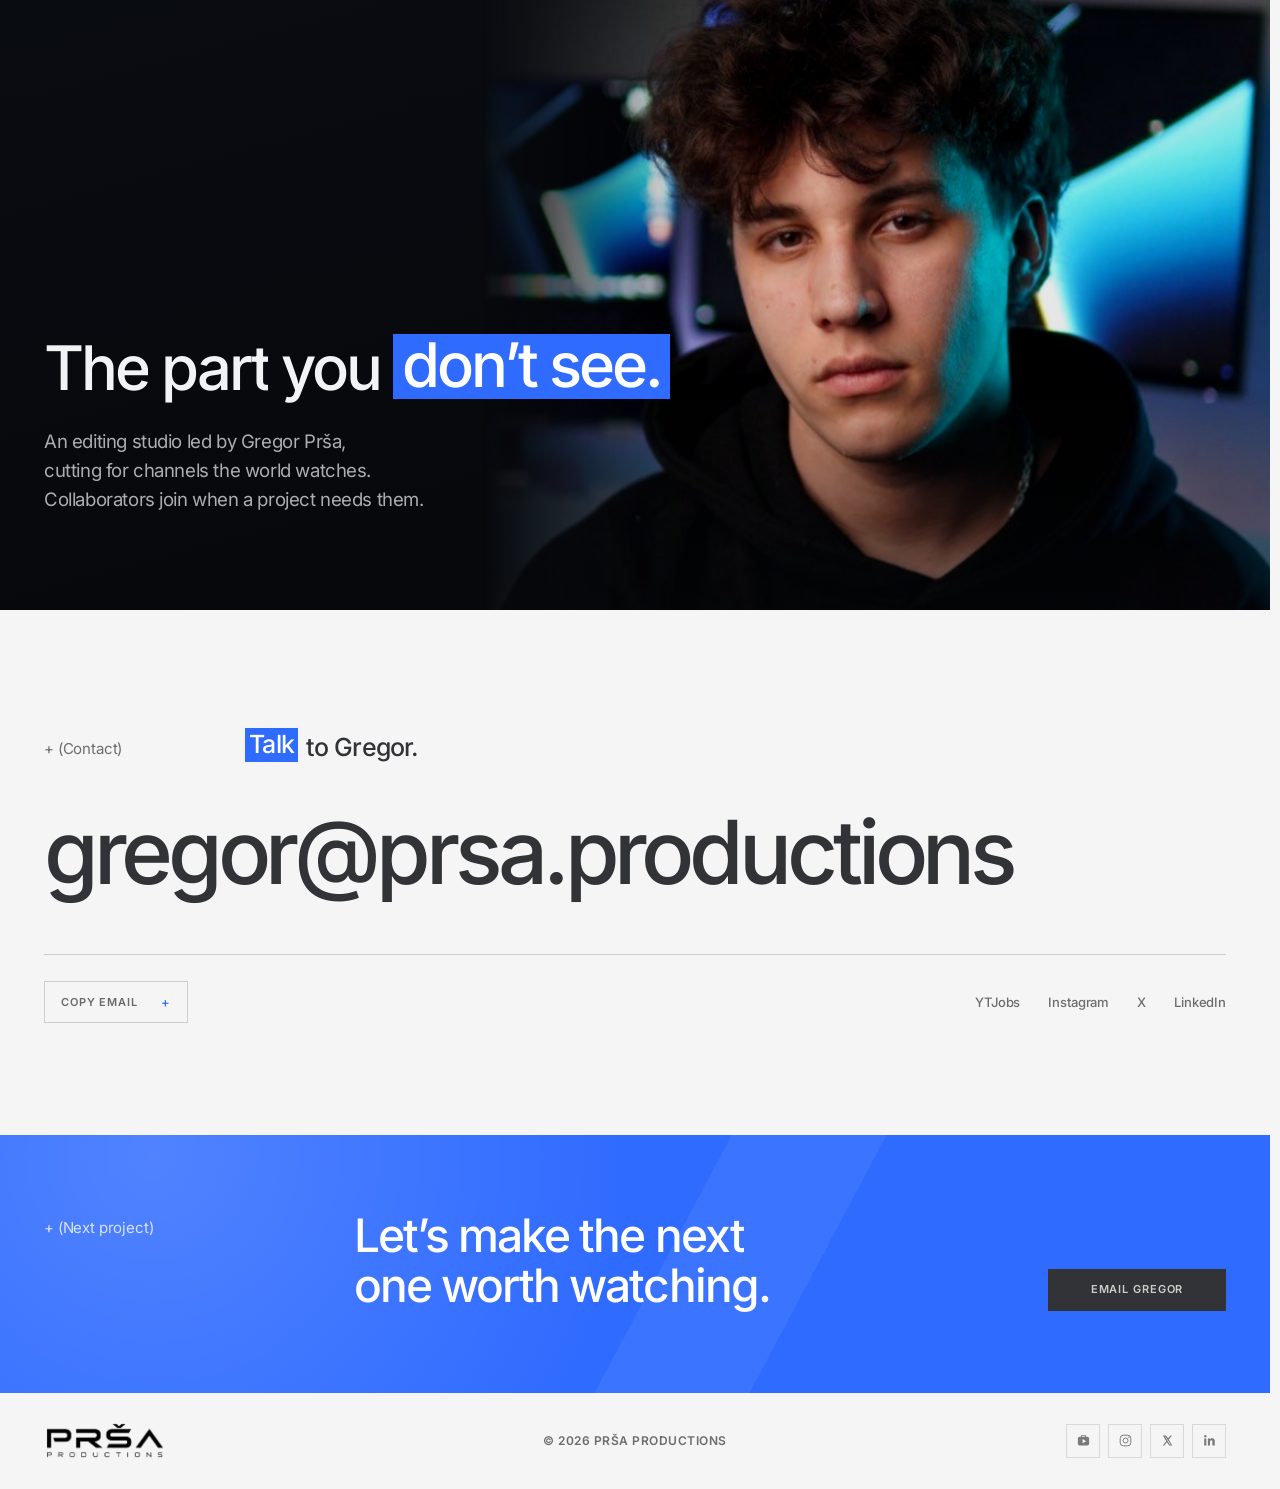
==== commit 0c23bd86: "Fix five defects found auditing untested viewports and states A five-surface visual audit (tablet 76" ====
--- a/index.html
+++ b/index.html
@@ -1832,9 +1832,12 @@
   // Mobile scroll-away chrome: the floating wordmark collides with content constantly on a phone
   // (kicker lines, social links, timeline clips - seen on Typhon's device July 30). It tucks away while
   // reading downward and returns the moment you scroll up or reach the top. Desktop is untouched.
+  // The landscape clause is not optional: a phone on its side is 844x390, which clears the 820px gate while
+  // being the MOST cramped view there is - the wordmark sat on top of the email address (Aug 2).
+  const TUCK_AT = '(max-width:820px),(max-height:560px) and (orientation:landscape)';
   let lastY = window.scrollY;
   const tuckNav = () => {
-    if (!matchMedia('(max-width:820px)').matches || document.body.classList.contains('menu-open')) {
+    if (!matchMedia(TUCK_AT).matches || document.body.classList.contains('menu-open')) {
       nav.classList.remove('nav-tuck');
       lastY = window.scrollY;
       return;
--- a/styles.css
+++ b/styles.css
@@ -130,7 +130,9 @@
 .menu-btn::after,.mclose::after{content:"";position:absolute;top:0;left:24%;width:52%;height:1px;background:linear-gradient(90deg,transparent,rgba(255,255,255,.66),transparent);opacity:.68;transition:opacity .16s var(--ease);pointer-events:none}
 .menu-btn:hover,.menu-btn:focus-visible,.mclose:hover,.mclose:focus-visible{border-color:rgba(255,255,255,.24);background:rgba(17,17,17,.96);color:#fff;box-shadow:inset 0 1px 0 rgba(255,255,255,.1),inset -3px 2px 9px rgba(47,107,255,.2),0 14px 32px rgba(0,0,0,.34);transform:scale(.975)}
 .menu-btn:hover::after,.menu-btn:focus-visible::after,.mclose:hover::after,.mclose:focus-visible::after{opacity:1}
-.menu-btn:focus-visible,.mclose:focus-visible{box-shadow:0 0 0 2px rgba(47,107,255,.42),inset 0 1px 0 rgba(255,255,255,.1),0 14px 32px rgba(0,0,0,.34)}
+/* the chip is clip-path'd to a chamfer, which eats an outer ring completely (measured: 0 lit pixels) - the
+   focus indicator has to live INSIDE the shape */
+.menu-btn:focus-visible,.mclose:focus-visible{box-shadow:inset 0 0 0 2px rgba(47,107,255,.92),inset 0 1px 0 rgba(255,255,255,.1),0 14px 32px rgba(0,0,0,.34)}
 .menu-btn:active,.mclose:active{transform:scale(.96)}
 .menu-bars{display:flex;width:22px;flex-direction:column;align-items:flex-end;gap:5px}
 .menu-bars i{display:block;width:22px;height:1px;background:currentColor;transition:width .22s var(--ease-quart)}
@@ -297,7 +299,9 @@
 .rail-card.media-unavailable .rail-card-copy{z-index:2;background:none;color:var(--ink);opacity:1;transform:none}
 .rail-card-title{display:-webkit-box;overflow:hidden;max-width:440px;font-size:15px;font-weight:500;letter-spacing:-.02em;line-height:1.25;-webkit-box-orient:vertical;-webkit-line-clamp:2;text-shadow:0 1px 12px rgba(4,6,10,.45)}
 .rail-card:hover .rail-card-copy,.rail-card:focus-visible .rail-card-copy{opacity:1;transform:none}
-.rail-card:focus-visible{outline:2px solid rgba(47,107,255,.5);outline-offset:-6px}
+/* the offset must stay POSITIVE - an inset ring paints under the card's own full-bleed thumbnail and is
+   invisible on every card at every width (measured: 0 lit pixels at -6px, 1261 at +2px) */
+.rail-card:focus-visible{outline:2px solid rgba(47,107,255,.62);outline-offset:2px}
 
 .credits{position:relative;padding:118px 0 160px;overflow:hidden}
 .credits-head{position:relative;container-type:inline-size;margin-bottom:48px}
@@ -590,7 +594,7 @@
 .cs-heading{display:block}
 .cs-heading-copy{min-width:0;max-width:1180px}
 .cs-heading .kicker{margin-bottom:26px}
-.cs-hero h1{max-width:16ch;font-family:var(--font);font-size:clamp(52px,6.4vw,94px);font-weight:500;line-height:.96;letter-spacing:-.06em;text-transform:none;text-wrap:balance}
+.cs-hero h1{max-width:16ch;font-family:var(--font);font-size:clamp(52px,6.4vw,94px);font-weight:500;line-height:.96;letter-spacing:-.06em;text-transform:none;text-wrap:balance;overflow-wrap:anywhere}
 .cs-hero h1 .w-mask{display:inline-block;overflow:hidden;vertical-align:bottom;padding-bottom:.12em;margin-bottom:-.12em}
 .cs-hero h1 .w{display:inline-block;transform:none;transition:transform .9s var(--ease-silk);transition-delay:calc(var(--wi) * 42ms + .06s)}
 html.js body:not(.cs-ready) .cs-hero h1 .w{transform:translateY(115%)}
@@ -843,6 +847,7 @@
   .cs-hero{padding:72px 0 48px}
   .cs-heading .kicker{margin-bottom:20px}
   .cs-hero h1{font-size:clamp(44px,13vw,68px)}
+  .cs-fact strong{white-space:normal}   /* the cell has the height; ellipsising a one-word value wastes it */
   .cs-facts{padding-bottom:52px}
   .cs-facts-grid{grid-auto-flow:row;grid-template-columns:repeat(2,minmax(0,1fr))}
   .cs-scope-grid{grid-template-columns:1fr;gap:16px}
@@ -898,7 +903,8 @@
   .work-player-top{left:max(var(--pad),env(safe-area-inset-left));right:max(var(--pad),env(safe-area-inset-right));height:calc(70px + env(safe-area-inset-top));padding-top:env(safe-area-inset-top)}
   .work-player-shell{padding:calc(78px + env(safe-area-inset-top)) max(var(--pad),env(safe-area-inset-right)) max(16px,env(safe-area-inset-bottom)) max(var(--pad),env(safe-area-inset-left))}
 
-  /* Scroll-away chrome: no slab, no halo - the wordmark simply leaves while you read downward. */
+  /* Scroll-away chrome: no slab, no halo - the wordmark simply leaves while you read downward.
+     Duplicated verbatim for landscape phones below - see the landscape block at the end of this file. */
   #nav{transition:opacity .34s var(--ease),transform .42s var(--ease-silk),background .35s var(--ease)}
   body.in #nav.nav-tuck{opacity:0;transform:translateY(-118%);pointer-events:none}
   body.in #nav.nav-tuck .menu-btn{pointer-events:none}
@@ -1113,3 +1119,14 @@
   .next-copy b{font-size:34px}
   footer:not(.site-footer){padding-bottom:calc(30px + env(safe-area-inset-bottom))}
 }
+
+/* LANDSCAPE PHONES GET THE SCROLL-AWAY CHROME TOO (Aug 2). The tuck was gated at max-width:820px, but a phone
+   held sideways is 844x390 - wider than the gate and shorter than anything - so the floating wordmark stayed
+   pinned and painted straight through the content it was meant to step aside for (measured at 844x390:
+   elementsFromPoint under the wordmark returns .contact-email, dark ink on dark ink). Same rule, landscape
+   metric. Keep this in sync with the tuckNav() gate in index.html. */
+@media(max-height:560px) and (orientation:landscape){
+  #nav{transition:opacity .34s var(--ease),transform .42s var(--ease-silk),background .35s var(--ease)}
+  body.in #nav.nav-tuck{opacity:0;transform:translateY(-118%);pointer-events:none}
+  body.in #nav.nav-tuck .menu-btn{pointer-events:none}
+}
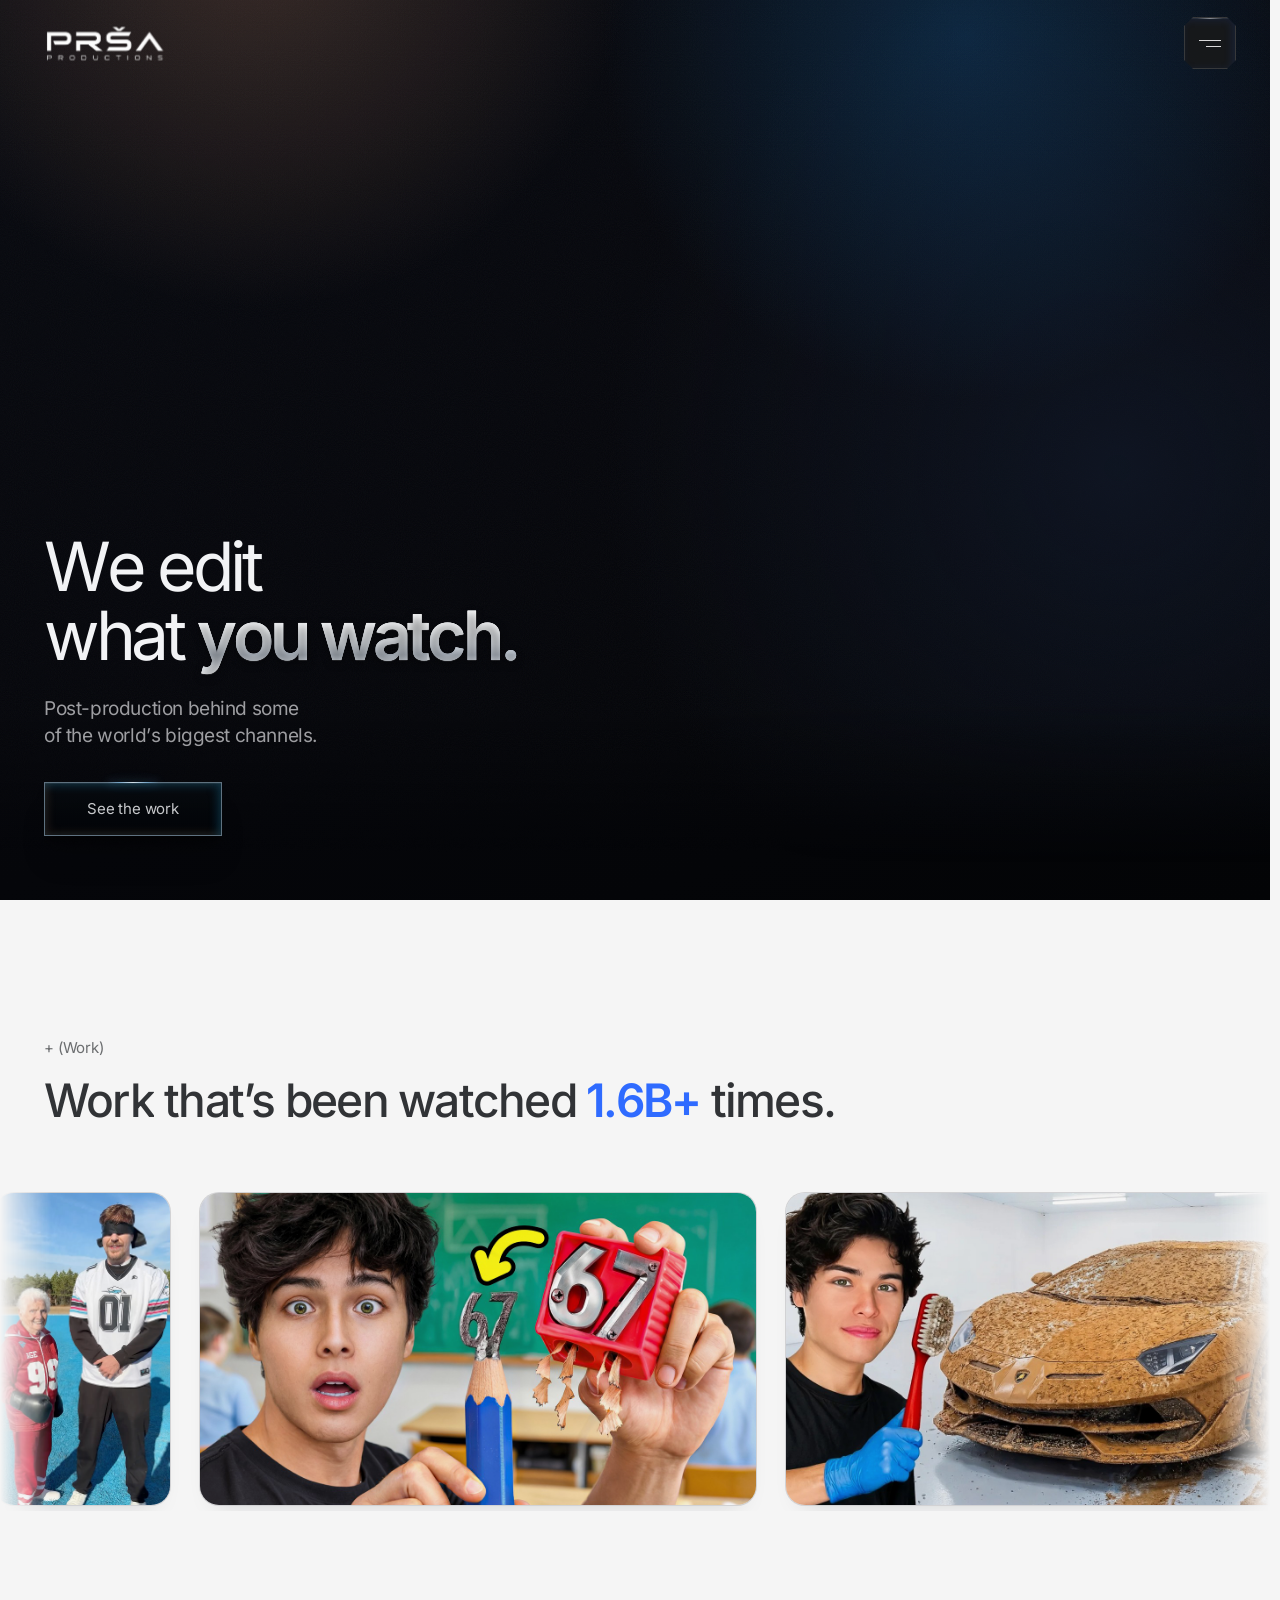
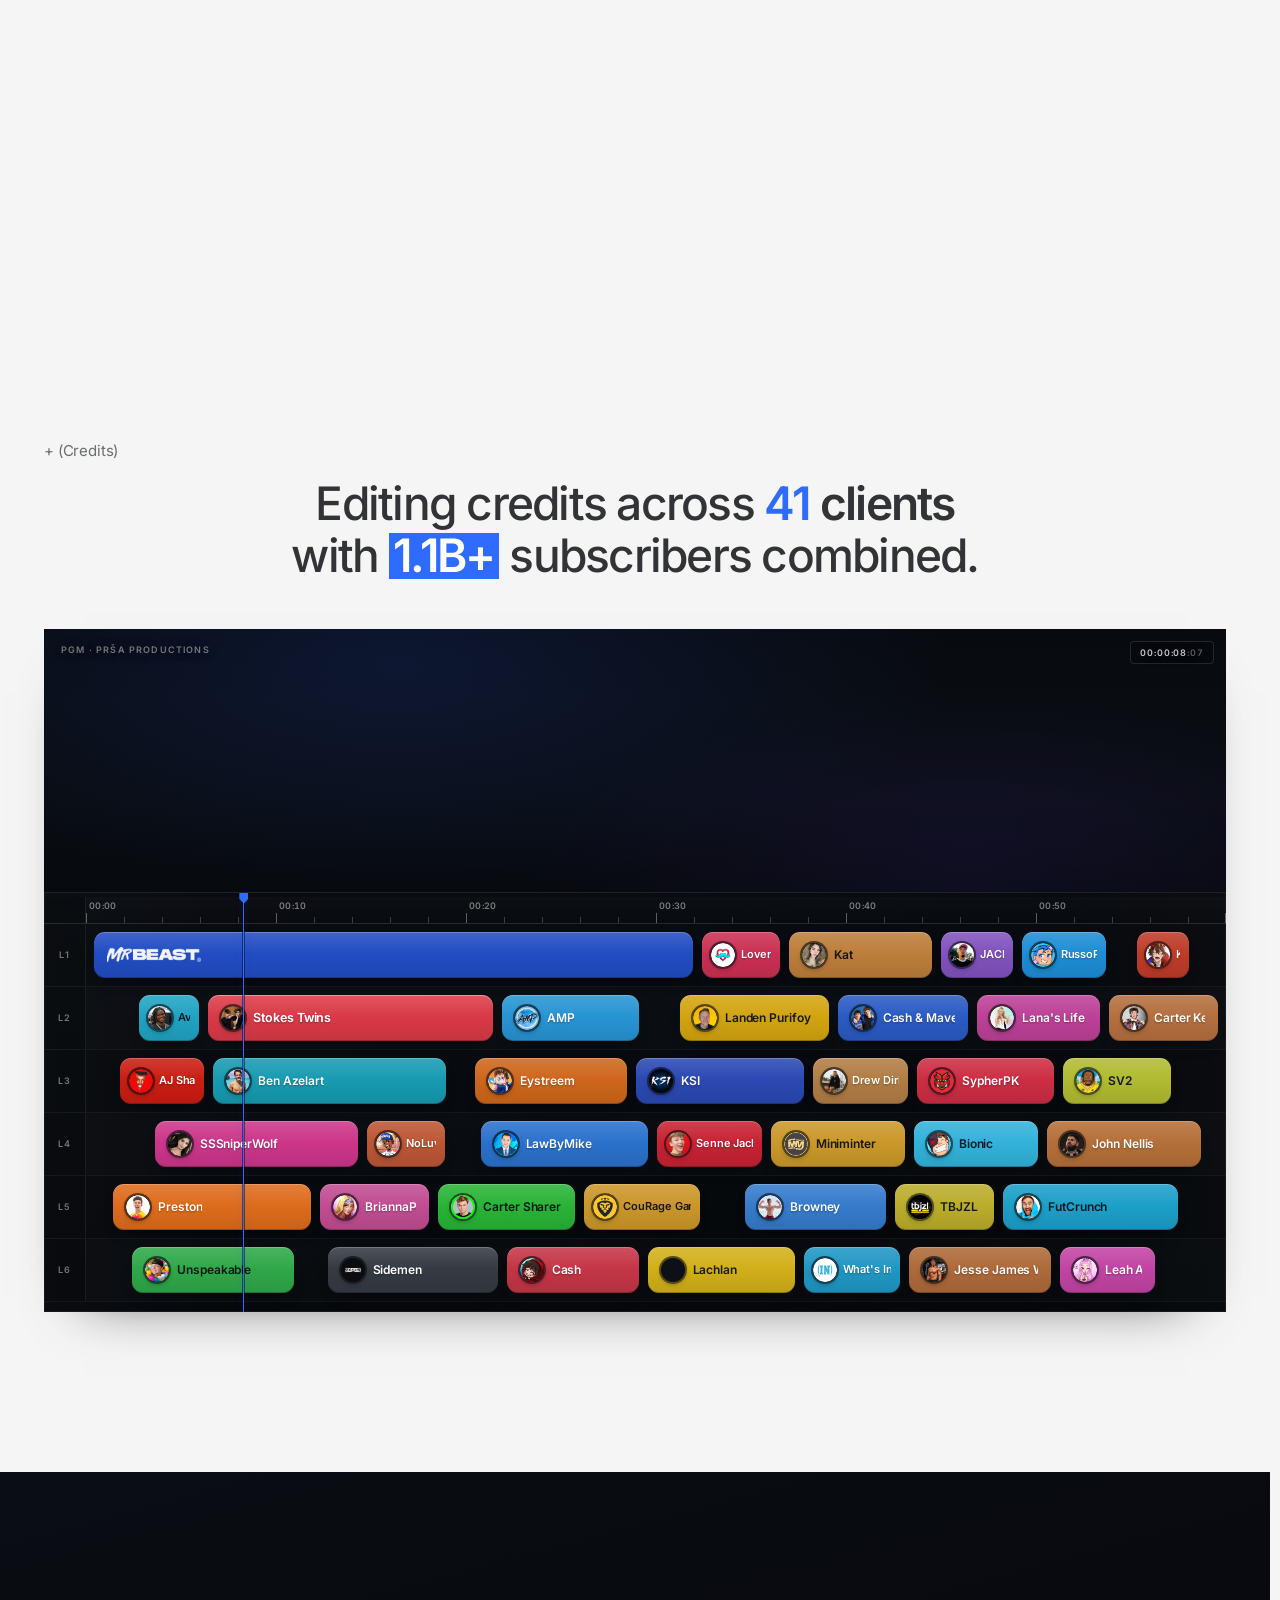
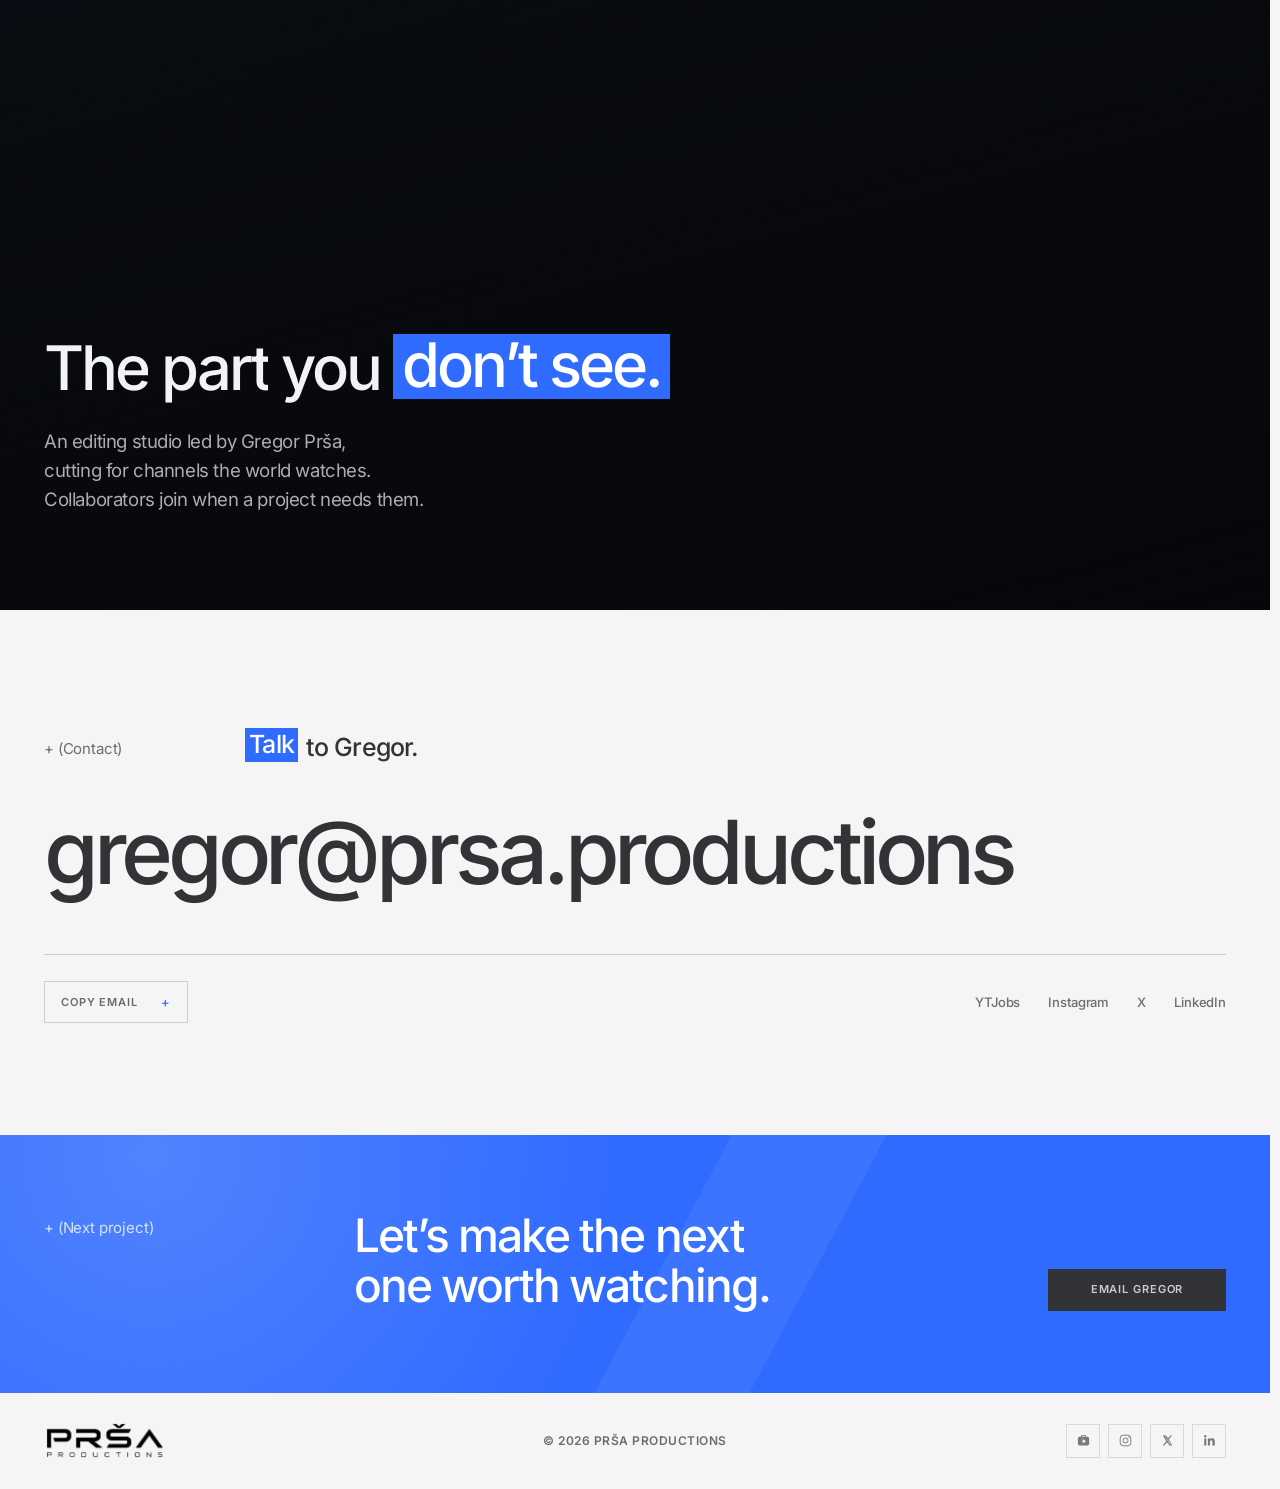
==== commit a59ec498: "Apply Typhon's remaster-172 patch: hit areas, phone legibility, graded portrait Four files from the " ====
--- a/index.html
+++ b/index.html
@@ -42,7 +42,7 @@
 </script>
 <script>document.documentElement.classList.add('js')</script>
 <link rel="stylesheet" href="assets/fonts.css" />
-<link rel="stylesheet" href="styles.css?v=remaster-171" />
+<link rel="stylesheet" href="styles.css?v=remaster-172" />
 <script src="assets/project-transition.js?v=2" defer></script>
 <noscript><style>#preloader{display:none!important}body.lock{overflow:auto!important}</style></noscript>
 </head>
@@ -73,7 +73,7 @@
       <span id="routeTransitionMeta">Prša Productions</span>
       <strong id="routeTransitionTitle">Selected work</strong>
     </div>
-    <figure class="route-transition-media"><img id="routeTransitionImage" src="" alt="" decoding="async" /></figure>
+    <figure class="route-transition-media"><img id="routeTransitionImage" alt="" decoding="async" /></figure>
   </div>
   <span class="route-transition-brand">Prša Productions</span>
   <span class="route-transition-progress" aria-hidden="true"></span>
@@ -189,7 +189,7 @@
       <span class="kicker">+ (About)</span>
     </div>
     <figure class="about-figure">
-      <img src="assets/gregor-profile.png" alt="Gregor Prša" loading="lazy" decoding="async" />
+      <img src="assets/gregor-profile-graded.png" alt="Gregor Prša" loading="lazy" decoding="async" />
     </figure>
     <div class="wrap about-scene">
       <h2 id="aboutTitle">The part you <span class="hl">don&rsquo;t see.</span></h2>
--- a/styles.css
+++ b/styles.css
@@ -527,8 +527,8 @@
 .contact-copy:focus-visible{outline:2px solid rgba(47,107,255,.45);outline-offset:3px}
 .contact-utility{margin-top:40px;padding-top:26px;display:flex;align-items:center;justify-content:space-between;gap:20px 32px;border-top:1px solid rgba(19,21,26,.18)}
 .contact-elsewhere-links{display:flex;align-items:center;justify-content:flex-end;flex-wrap:wrap;gap:8px 28px}
-.contact-elsewhere-links a{position:relative;display:inline-flex;align-items:center;padding:9px 0;outline:0;color:rgba(49,51,54,.7);font-size:13px;font-weight:500;letter-spacing:-.01em;transition:color .28s var(--ease)}
-.contact-elsewhere-links a::after{content:"";position:absolute;left:0;right:0;bottom:4px;height:1px;background:var(--blue);transform:scaleX(0);transform-origin:right center;transition:transform .34s var(--ease-silk)}
+.contact-elsewhere-links a{position:relative;display:inline-flex;align-items:center;padding:9px 12px;margin-inline:-12px;outline:0;color:rgba(49,51,54,.7);font-size:13px;font-weight:500;letter-spacing:-.01em;transition:color .28s var(--ease)}
+.contact-elsewhere-links a::after{content:"";position:absolute;left:12px;right:12px;bottom:4px;height:1px;background:var(--blue);transform:scaleX(0);transform-origin:right center;transition:transform .34s var(--ease-silk)}
 .contact-elsewhere-links a:hover,.contact-elsewhere-links a:focus-visible{color:var(--blue)}
 .contact-elsewhere-links a:hover::after,.contact-elsewhere-links a:focus-visible::after{transform:scaleX(1);transform-origin:left center}
 .contact-elsewhere-links a:focus-visible{outline:2px solid rgba(47,107,255,.45);outline-offset:4px}
@@ -801,6 +801,13 @@
   .tl-lane{height:56px}
   .clip{height:42px;font-size:11.5px;padding:0 11px;border-radius:10px}
   .clip-pfp{width:21px;height:21px}
+  /* Pan affordance parity (audit F3, Aug 3): the board pans on a 940-980px canvas here too, so the coarse-band
+     at-start/at-end reactive edge masks apply below 821px as well. syncTimelineEdges already maintains the
+     classes at every width - this is pure CSS parity, no new motion. */
+  .tl-body{-webkit-mask-image:linear-gradient(90deg,transparent 0,#000 5%,#000 95%,transparent 100%);mask-image:linear-gradient(90deg,transparent 0,#000 5%,#000 95%,transparent 100%)}
+  .tl-body.at-start{-webkit-mask-image:linear-gradient(90deg,#000 0,#000 95%,transparent 100%);mask-image:linear-gradient(90deg,#000 0,#000 95%,transparent 100%)}
+  .tl-body.at-end{-webkit-mask-image:linear-gradient(90deg,transparent 0,#000 5%,#000 100%);mask-image:linear-gradient(90deg,transparent 0,#000 5%,#000 100%)}
+  .tl-body.at-start.at-end{-webkit-mask-image:none;mask-image:none}
   /* MOBILE ABOUT = ONE CINEMATIC SCENE (July 30, Typhon: "the about can deffo be more peak"). The portrait goes
      FULL-BLEED behind the copy and the statement anchors LOW-LEFT - the hero's own composition. The old stacked
      "text block, then a 250px photo block with a hard bottom cut" read as two flat panels, not a room. */
@@ -941,7 +948,7 @@
   .contact-copy,.btn{min-height:44px}
   .contact-utility{display:grid;grid-template-columns:1fr;gap:14px;margin-top:30px;padding-top:20px}
   .contact-elsewhere-links{justify-content:start}
-  .contact-elsewhere-links a{min-height:44px;padding:11px 0}
+  .contact-elsewhere-links a{min-height:44px;padding:11px 12px}
   .footer-cta{padding:64px 0 68px}
   .footer-cta-inner{gap:36px}
   .footer-cta-main{gap:30px}
@@ -977,7 +984,7 @@
   .tl-body.at-start.at-end{-webkit-mask-image:none;mask-image:none}
   .tl-corner,.tl-track-label{position:sticky;left:0;z-index:5;background:#0b0e14}
   .contact-copy,.btn,.cs-back,.cs-actions a{min-height:44px}
-  .contact-elsewhere-links a{min-height:44px}
+  .contact-elsewhere-links a{min-height:44px;min-width:44px}
   .foot-socials a{width:44px;height:44px}
   .cs-menu-project{display:none}
   footer:not(.site-footer){padding-bottom:calc(30px + env(safe-area-inset-bottom))}
@@ -999,8 +1006,8 @@
   .tl-monitor-identity strong{font-size:19px}
   .tl-monitor-identity img{width:62px;height:62px}
   .tl-monitor-identity img.is-lockup{width:min(190px,80%);height:44px;max-width:none;max-height:none;object-fit:contain}
-  .tl-monitor-ch{font-size:8.5px}
-  .tl-monitor-hint{display:block;opacity:.72;transform:none;margin-top:0;font-size:8px}
+  .tl-monitor-ch{font-size:9.5px}
+  .tl-monitor-hint{display:block;opacity:.72;transform:none;margin-top:0;font-size:10px}
   .tl-scroll{min-width:940px}
   .tl-tick-label{display:none}
   .about-scene h2{font-size:38px}
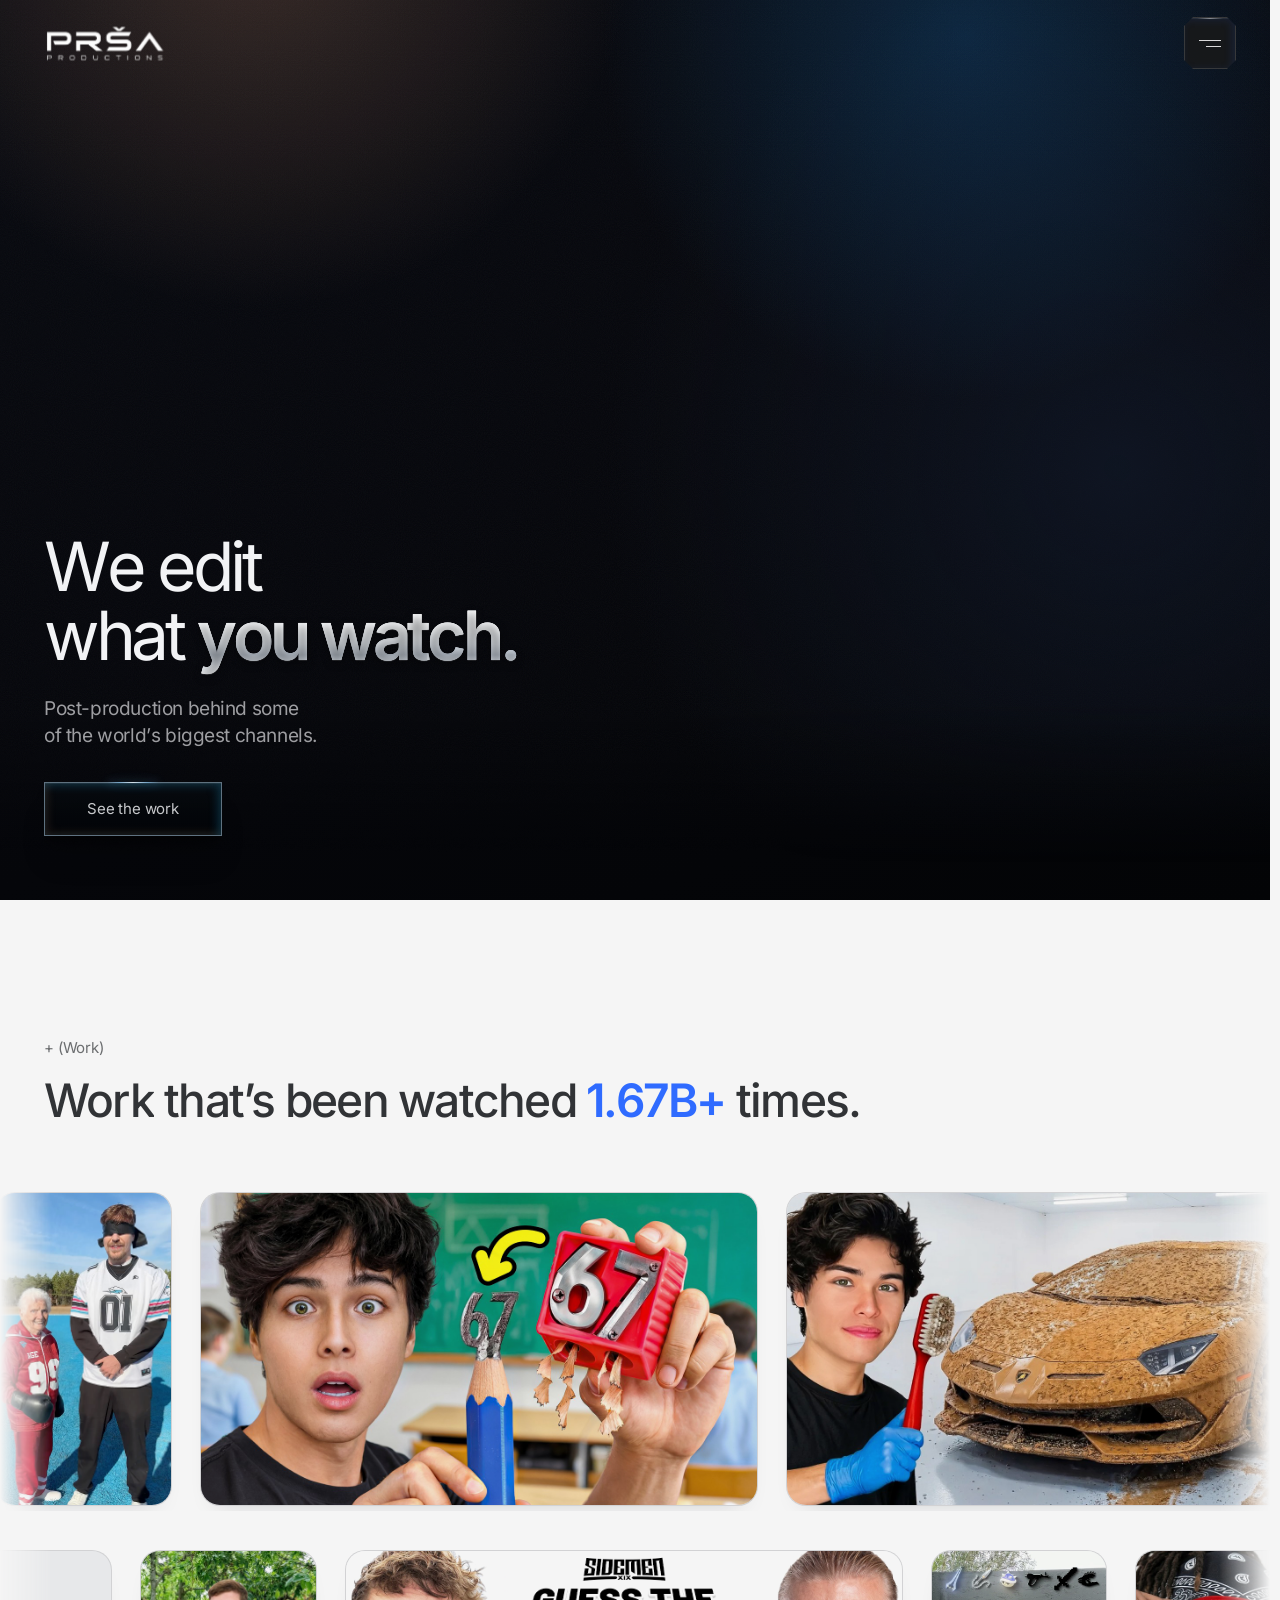
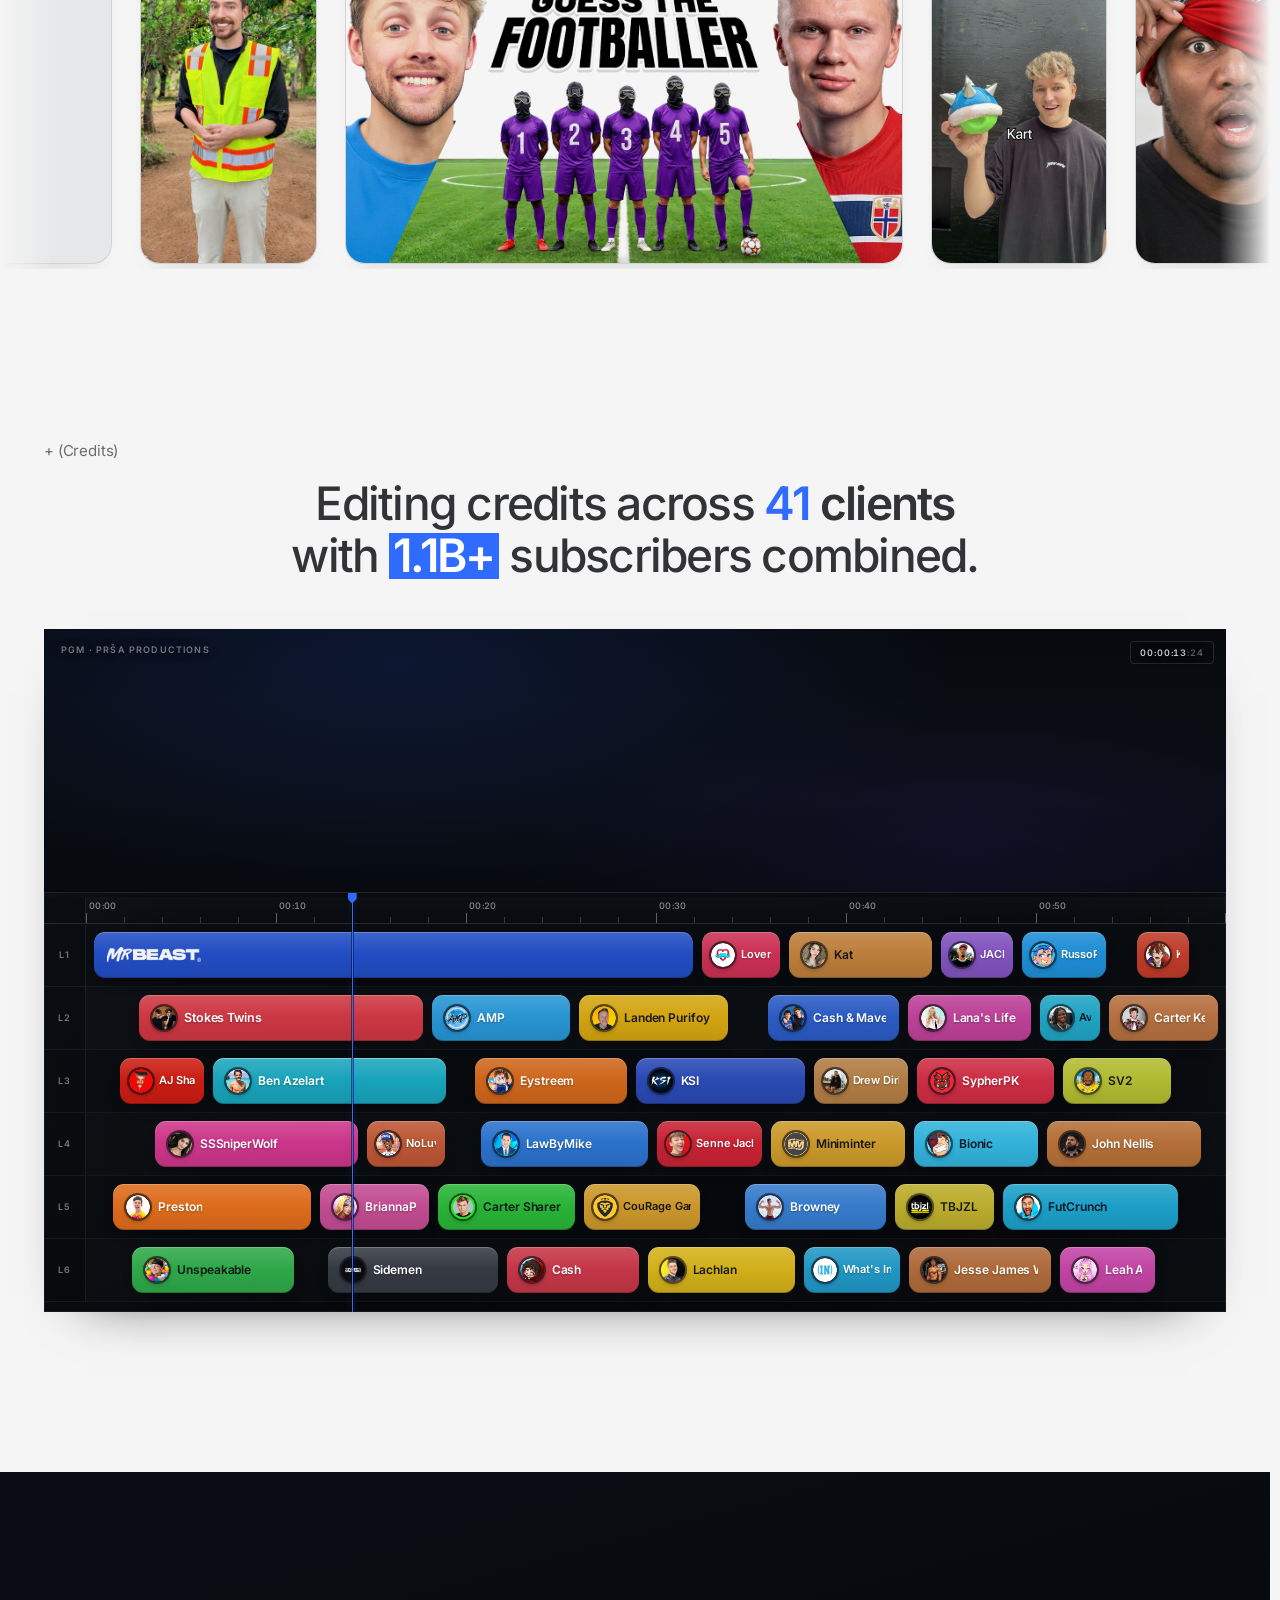
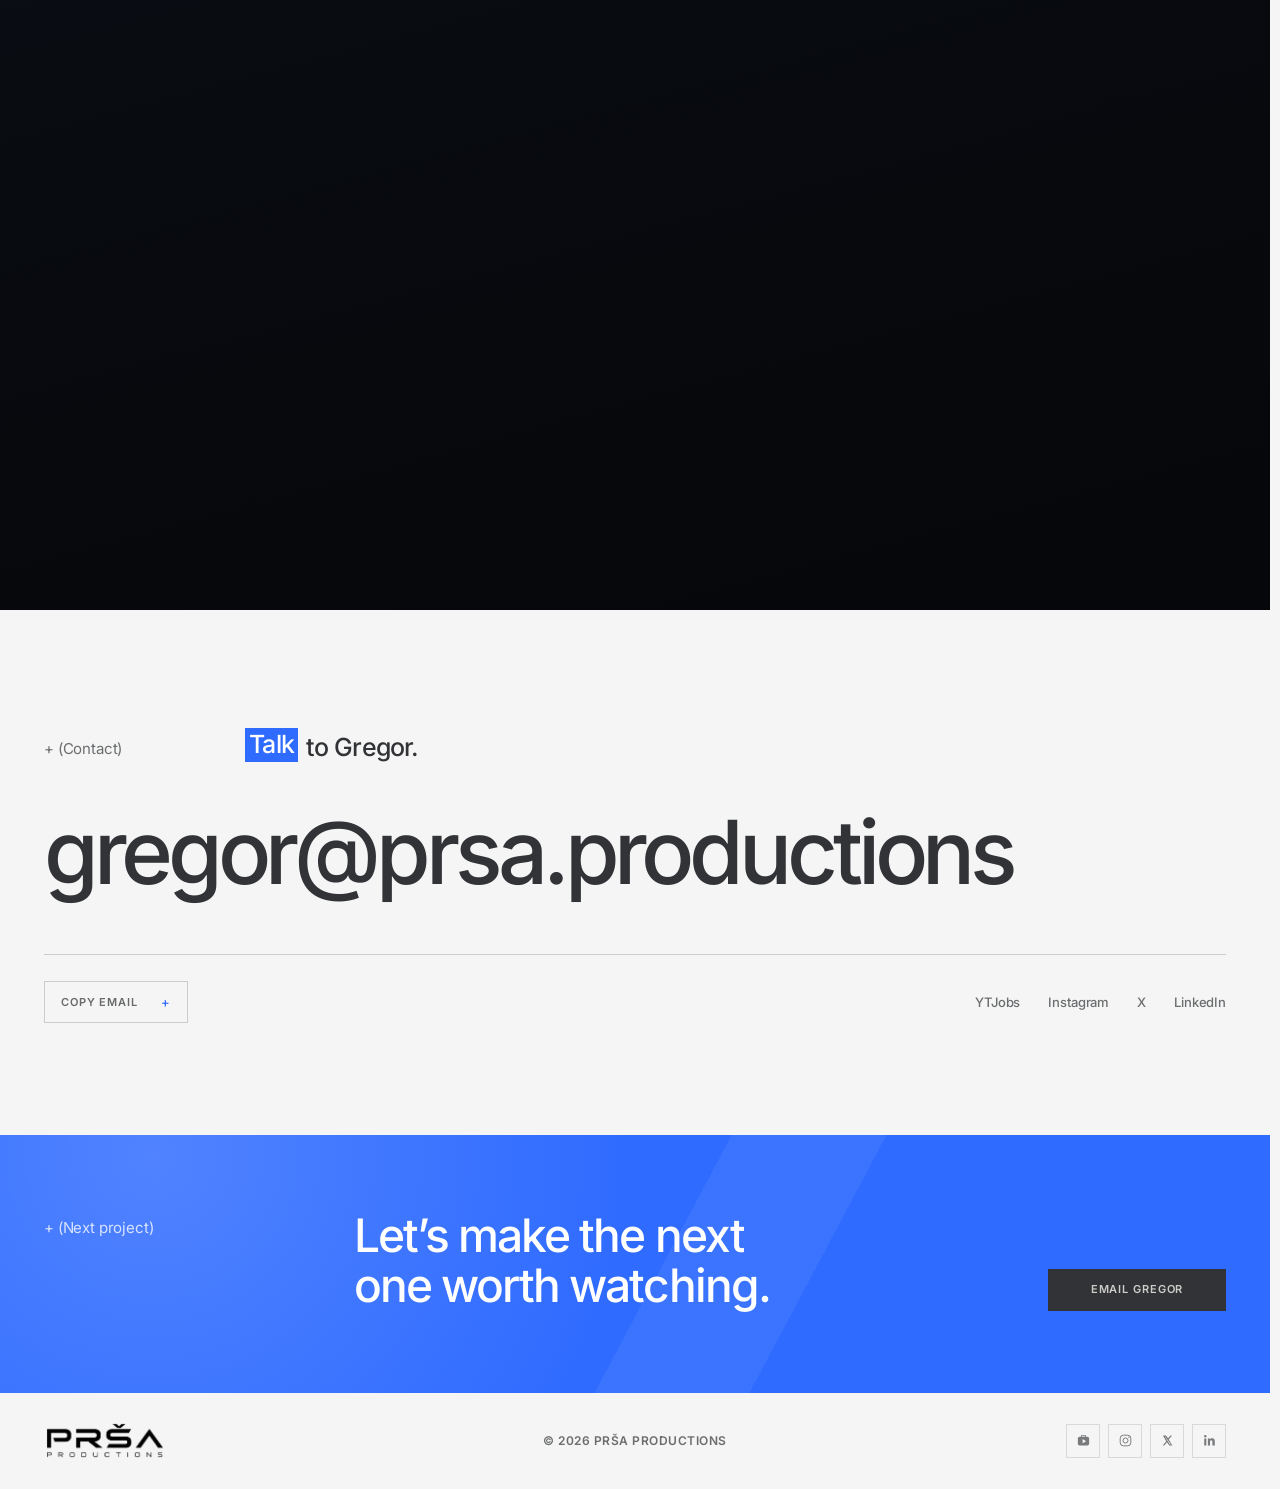
==== commit da6045f2: "Add the CashBlox layer and our own view maths to the stats pipeline Cash's profile was carrying 2 ed" ====
--- a/index.html
+++ b/index.html
@@ -171,7 +171,7 @@
   <section class="work" id="work" aria-labelledby="workTitle">
     <div class="wrap work-head">
       <span class="kicker">+ (Work)</span>
-      <h2 class="work-title skip-target" id="workTitle" tabindex="-1">Work that&rsquo;s been watched <strong>1.6B+</strong> times.</h2>
+      <h2 class="work-title skip-target" id="workTitle" tabindex="-1">Work that&rsquo;s been watched <strong>1.67B+</strong> times.</h2>
     </div>
     <div class="work-rails" id="workWall"></div>
   </section>
@@ -245,16 +245,16 @@
 </footer>
 
 <script src="assets/vendor/lenis.min.js" async onload="window.__lenisReady && window.__lenisReady()"></script>
-<script src="data/videos.js?v=5"></script>
+<script src="data/videos.js?v=7"></script>
 <script>
 const FALLBACK_WORKS = [
-  {rank:1,id:'FVm-hMh4Q9A',title:"I Tested BANNED School Products!",url:'https://youtu.be/FVm-hMh4Q9A',thumb:'https://i.ytimg.com/vi/FVm-hMh4Q9A/maxresdefault.jpg',thumbFallback:'https://i.ytimg.com/vi/FVm-hMh4Q9A/hqdefault.jpg',views:'63.34M',likes:'330.96K',role:null,channel:"Stokes Twins"},
-  {rank:2,id:'6EtuOTq5TmM',title:"Clean The Sports Car, Keep It!",url:'https://youtu.be/6EtuOTq5TmM',thumb:'https://i.ytimg.com/vi/6EtuOTq5TmM/maxresdefault.jpg',thumbFallback:'https://i.ytimg.com/vi/6EtuOTq5TmM/hqdefault.jpg',views:'62.17M',likes:'303.5K',role:"VFX",channel:"Stokes Twins"},
-  {rank:3,id:'oUee1Bv0sFE',title:"I Murdered KPop Demon Hunters..",url:'https://youtu.be/oUee1Bv0sFE',thumb:'https://i.ytimg.com/vi/oUee1Bv0sFE/maxresdefault.jpg',thumbFallback:'https://i.ytimg.com/vi/oUee1Bv0sFE/hqdefault.jpg',views:'52.98M',likes:'291.94K',role:null,channel:"Stokes Twins"},
-  {rank:4,id:'q1DwSS3O8k4',title:"KPop Demon Hunters Are MISSING..",url:'https://youtu.be/q1DwSS3O8k4',thumb:'https://i.ytimg.com/vi/q1DwSS3O8k4/maxresdefault.jpg',thumbFallback:'https://i.ytimg.com/vi/q1DwSS3O8k4/hqdefault.jpg',views:'28.44M',likes:'249.8K',role:"VFX",channel:"Stokes Twins"},
-  {rank:5,id:'9Ib1rni1SCc',title:"3 YouTubers Were Murdered..",url:'https://youtu.be/9Ib1rni1SCc',thumb:'https://i.ytimg.com/vi/9Ib1rni1SCc/maxresdefault.jpg',thumbFallback:'https://i.ytimg.com/vi/9Ib1rni1SCc/hqdefault.jpg',views:'26.98M',likes:'201.41K',role:"Intro visual",channel:"Stokes Twins"},
+  {rank:1,id:'FVm-hMh4Q9A',title:"I Tested BANNED School Products!",url:'https://youtu.be/FVm-hMh4Q9A',thumb:'https://i.ytimg.com/vi/FVm-hMh4Q9A/maxresdefault.jpg',thumbFallback:'https://i.ytimg.com/vi/FVm-hMh4Q9A/hqdefault.jpg',views:'67.4M',likes:'343.66K',role:null,channel:"Stokes Twins"},
+  {rank:2,id:'6EtuOTq5TmM',title:"Clean The Sports Car, Keep It!",url:'https://youtu.be/6EtuOTq5TmM',thumb:'https://i.ytimg.com/vi/6EtuOTq5TmM/maxresdefault.jpg',thumbFallback:'https://i.ytimg.com/vi/6EtuOTq5TmM/hqdefault.jpg',views:'73.72M',likes:'354.35K',role:"VFX",channel:"Stokes Twins"},
+  {rank:3,id:'oUee1Bv0sFE',title:"I Murdered KPop Demon Hunters..",url:'https://youtu.be/oUee1Bv0sFE',thumb:'https://i.ytimg.com/vi/oUee1Bv0sFE/maxresdefault.jpg',thumbFallback:'https://i.ytimg.com/vi/oUee1Bv0sFE/hqdefault.jpg',views:'64M',likes:'342.13K',role:null,channel:"Stokes Twins"},
+  {rank:4,id:'q1DwSS3O8k4',title:"KPop Demon Hunters Are MISSING..",url:'https://youtu.be/q1DwSS3O8k4',thumb:'https://i.ytimg.com/vi/q1DwSS3O8k4/maxresdefault.jpg',thumbFallback:'https://i.ytimg.com/vi/q1DwSS3O8k4/hqdefault.jpg',views:'37.42M',likes:'314.57K',role:"VFX",channel:"Stokes Twins"},
+  {rank:5,id:'9Ib1rni1SCc',title:"3 YouTubers Were Murdered..",url:'https://youtu.be/9Ib1rni1SCc',thumb:'https://i.ytimg.com/vi/9Ib1rni1SCc/maxresdefault.jpg',thumbFallback:'https://i.ytimg.com/vi/9Ib1rni1SCc/hqdefault.jpg',views:'31.11M',likes:'225.52K',role:"Intro visual",channel:"Stokes Twins"},
   {rank:6,id:'k6tPeMMUn6A',title:"SIDEMEN GUESS THE FOOTBALLER ft Erling Haaland",url:'https://youtu.be/k6tPeMMUn6A',thumb:'https://i.ytimg.com/vi/k6tPeMMUn6A/maxresdefault.jpg',thumbFallback:'https://i.ytimg.com/vi/k6tPeMMUn6A/hqdefault.jpg',views:'14.35M',likes:'448.07K',role:null,channel:"Sidemen"},
-  {rank:7,id:'FHF1CNBdBmI',title:"Kids World Cup Tournament",url:'https://youtu.be/FHF1CNBdBmI',thumb:'https://i.ytimg.com/vi/FHF1CNBdBmI/maxresdefault.jpg',thumbFallback:'https://i.ytimg.com/vi/FHF1CNBdBmI/hqdefault.jpg',views:'9.01M',likes:'78.6K',role:"Intro + segmentation graphics",channel:"FutCrunch"},
+  {rank:7,id:'FHF1CNBdBmI',title:"Kids World Cup Tournament",url:'https://youtu.be/FHF1CNBdBmI',thumb:'https://i.ytimg.com/vi/FHF1CNBdBmI/maxresdefault.jpg',thumbFallback:'https://i.ytimg.com/vi/FHF1CNBdBmI/hqdefault.jpg',views:'19.08M',likes:'139.94K',role:"Intro + segmentation graphics",channel:"FutCrunch"},
   {rank:8,id:'S_KiWI6dNK4',title:"GUESS THE LANGUAGE (ft. Mrwhosetheboss & Callux)",url:'https://youtu.be/S_KiWI6dNK4',thumb:'https://i.ytimg.com/vi/S_KiWI6dNK4/maxresdefault.jpg',thumbFallback:'https://i.ytimg.com/vi/S_KiWI6dNK4/hqdefault.jpg',views:'6.67M',likes:'175.78K',role:"Cutdown + pacing",channel:"KSI"},
   {rank:9,id:'qNfFC-v1jfY',title:"Guess The World Cup Footballer",url:'https://youtu.be/qNfFC-v1jfY',thumb:'https://i.ytimg.com/vi/qNfFC-v1jfY/maxresdefault.jpg',thumbFallback:'https://i.ytimg.com/vi/qNfFC-v1jfY/hqdefault.jpg',views:'4.86M',likes:'50.39K',role:null,channel:"John Nellis"},
   {rank:10,id:'s-XhQ2Ong14',title:"If You Beat The Maze, You Win $1,000!",url:'https://youtu.be/s-XhQ2Ong14',thumb:'https://i.ytimg.com/vi/s-XhQ2Ong14/maxresdefault.jpg',thumbFallback:'https://i.ytimg.com/vi/s-XhQ2Ong14/hqdefault.jpg',views:'4.22M',likes:'23.46K',role:null,channel:"Ben Azelart"},
@@ -367,14 +367,14 @@
 const FALLBACK_CREDITS = [
   {name:"MrBeast",avatar:"assets/wordmarks/mrbeast-lockup-color.png",subs:509},
   {name:"Stokes Twins",avatar:"assets/wordmarks/stoketwins-fig.png",subs:142},
-  {name:"Ben Azelart",avatar:"assets/wordmarks/benazelart-fig.png",subs:50.9},
+  {name:"Ben Azelart",avatar:"assets/wordmarks/benazelart-fig.png",subs:51},
   {name:"SSSniperWolf",avatar:"assets/wordmarks/sniperwolf-fig.png",subs:35},
   {name:"Preston",avatar:"assets/wordmarks/preston-fig.png",subs:32.2},
   {name:"Sidemen",avatar:"assets/wordmarks/sidemen-row.png",subs:23.3},
   {name:"FutCrunch",avatar:"assets/wordmarks/futcrunch-fig.png",subs:21.8},
   {name:"Unspeakable",avatar:"assets/wordmarks/unspeakable-fig.png",subs:19.9},
   {name:"LawByMike",avatar:"assets/wordmarks/lawbymike-fig.png",subs:19.3},
-  {name:"KSI",avatar:"assets/wordmarks/ksi-row.png",subs:18.6},
+  {name:"KSI",avatar:"assets/wordmarks/ksi-row.png",subs:18.8},
   {name:"Landen Purifoy",avatar:"assets/wordmarks/landen-fig.png",subs:15.9},
   {name:"Lachlan",avatar:"assets/channels/lachlan-logo.jpg",subs:15.3},
   {name:"John Nellis",avatar:"assets/wordmarks/johnnellis-fig.png",subs:15.3},
@@ -386,13 +386,13 @@
   {name:"Carter Sharer",avatar:"assets/channels/cartersharer-logo.jpg",subs:11.2},
   {name:"Miniminter",avatar:"assets/wordmarks/miniminter-row.png",subs:10.6},
   {name:"SypherPK",avatar:"assets/wordmarks/sypherpk-fig.png",subs:10.6},
-  {name:"Jesse James West",avatar:"assets/wordmarks/jessejameswest-fig.png",subs:9.8},
+  {name:"Jesse James West",avatar:"assets/wordmarks/jessejameswest-fig.png",subs:10},
   {name:"Lana's Life",avatar:"assets/wordmarks/lanarae-fig.png",subs:9.6},
   {name:"Bionic",avatar:"assets/wordmarks/bionic-fig.png",subs:8.8},
   {name:"Carter Kench",avatar:"assets/wordmarks/karterkench-fig.png",subs:6.5},
   {name:"BriannaPlayz",avatar:"assets/wordmarks/briannaplayz-fig.png",subs:6.4},
   {name:"SV2",avatar:"assets/wordmarks/sv2-fig.png",subs:5.9},
-  {name:"Cash & Maverick",avatar:"assets/wordmarks/cashnmaverik-fig.png",subs:5.3},
+  {name:"Cash & Maverick",avatar:"assets/wordmarks/cashnmaverik-fig.png",subs:5.4},
   {name:"TBJZL",avatar:"assets/wordmarks/tbjzl-row.png",subs:5.1},
   {name:"Leah Ashe",avatar:"assets/wordmarks/leahashe-fig.png",subs:5.1},
   {name:"Drew Dirksen",avatar:"assets/wordmarks/drewdirksen-fig.png",subs:4.6},
